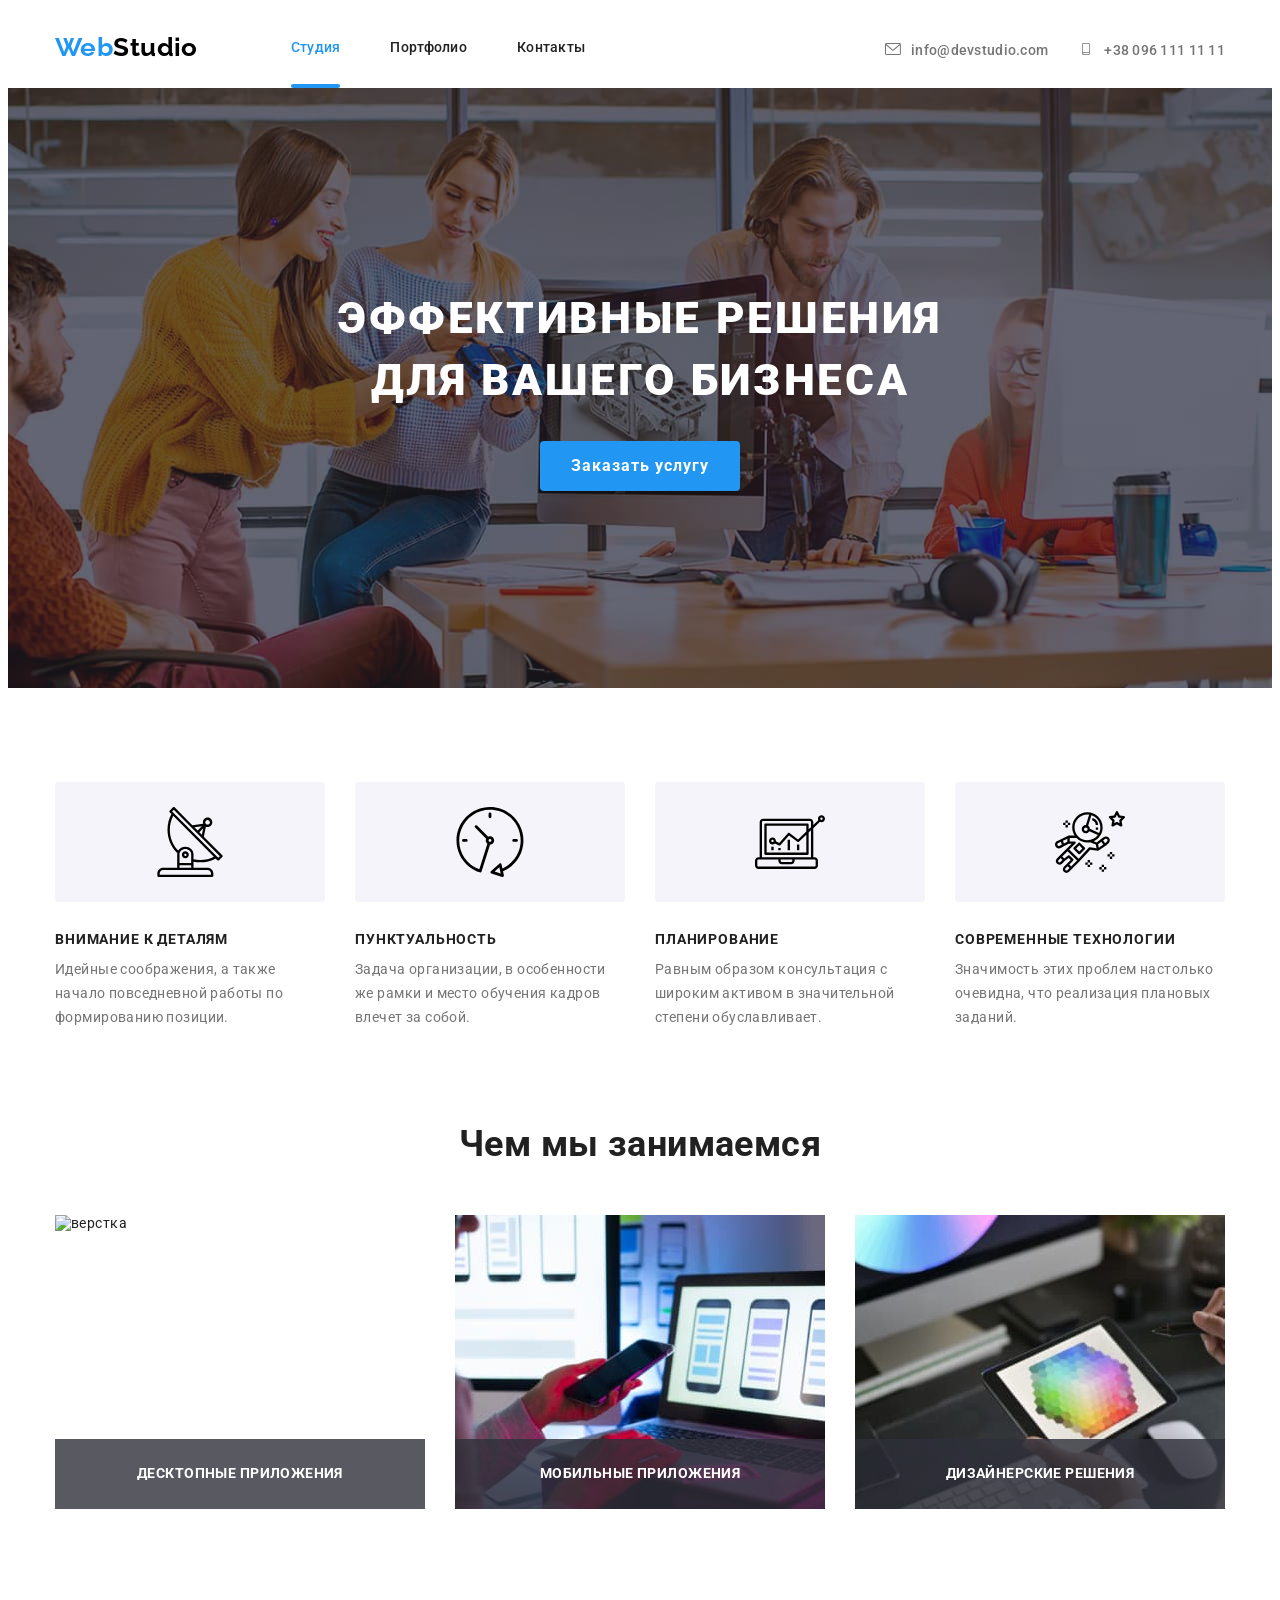
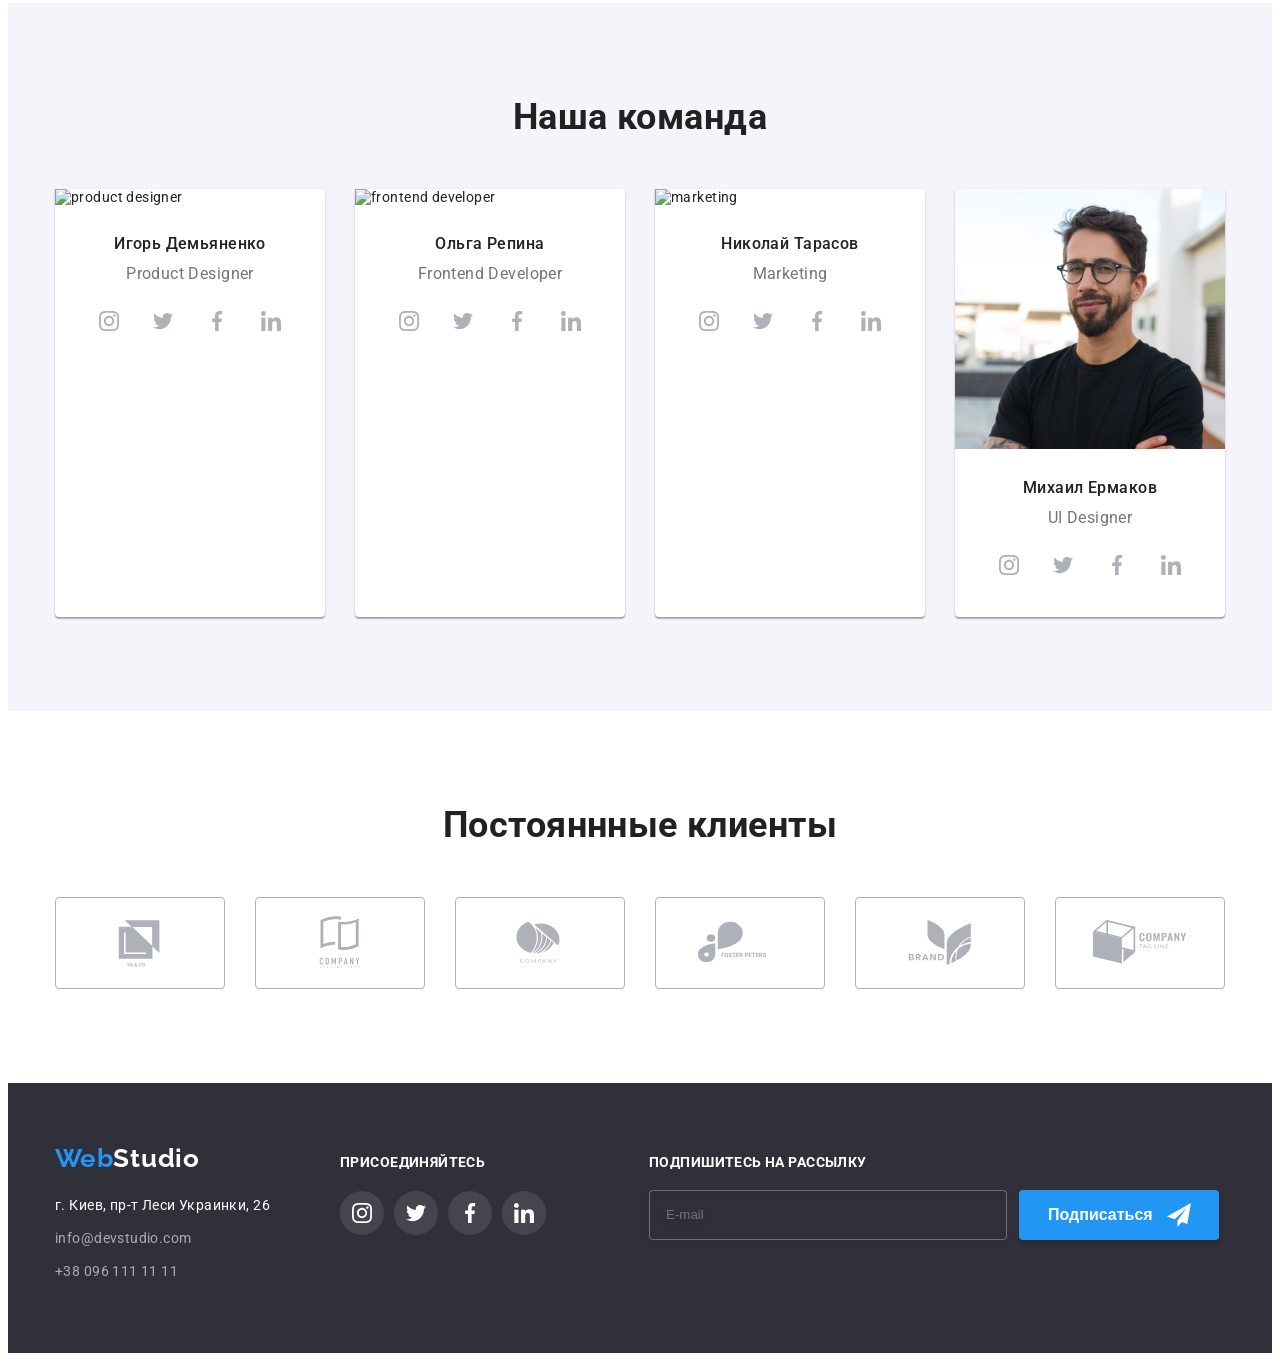
==== index.html @ c9134919 "qwert" ====
<!DOCTYPE html>
<html lang="ru">

<head>
    <meta charset="UTF-8" />
    <meta http-equiv="X-UA-Compatible" content="IE=edge" />
    <meta name="viewport" content="width=device-width, initial-scale=1.0" />
    <title>WebStudio</title>
    <!--Шрифты -->
    <link rel="preconnect" href="https://fonts.googleapis.com">
    <link rel="preconnect" href="https://fonts.gstatic.com" crossorigin>
    <link
        href="https://fonts.googleapis.com/css2?family=Raleway:wght@700&family=Roboto:wght@400;500;700;900&display=swap"
        rel="stylesheet">

    <!--normalize css  -->
    <link rel="stylesheet" href="./css/normalize.css">

    <!--Стили -->
  <!-- <link rel="stylesheet" href="./css/styles.css" />-->
    <link rel="stylesheet" href="./css/main.min.css"  />
</head>

<body>
    <header class="header">
        <div class="header__container container">

            <a href="./index.html" class="logo">
            <span class="logo-color">Web</span>Studio</a>

            <nav class="contact-links nav">
                <ul class=" nav__site">
                    <li class="nav__item"><a href="./index.html" class="nav__link  current">Студия</a></li>
                    <li class="nav__item"><a href="./portfolio.html" class=" nav__link">Портфолио</a></li>
                    <li class="nav__item"><a href="" class=" nav__link">Контакты</a></li>
                </ul>
            </nav>
            <ul class="contact">
                <li class="contact__item"><a href="mailto:info@devstudio.com" class="contact__e"><svg class="header-icon"
                            width="16" height="12">
                            <use href="./images/symbol-defs-1.svg#icon-envelope-1"></use>
                        </svg>info@devstudio.com</a></li>
                <li class="contact__item"><a href="tel:+380961111111" class="contact__tel"><svg class="header-icon" width="16"
                            height="12">
                            <use href="./images/symbol-defs-1.svg#icon-smartphone-1"></use>
                        </svg>+38 096 111 11 11</a></li>
            </ul>
        </div>
    </header>
    <main>
        <section class="hero hero__container">

            <h1 class="hero__titel">Эффективные решения
                <br>
                для вашего бизнеса
            </h1>
            <button data-modal-open type="button" class="hero__btn">Заказать услугу</button>

        </section>

        <section class="benefit">
            <h2 hidden>Наши приемущества</h2>
            <div class="container benefit__container">
                <ul class="benefit__list">
                    <li class="benefit__item">
                        <div class="icons">
                            <svg class="benefit-icon benefit__icon">
                                <use href="./images/symbol-defs-2.svg#icon-antenna1"></use>
                            </svg>
                        </div>
                        <h3 class="benefit__title">Внимание к деталям</h3>
                        <p class=" benefit__text">Идейные соображения, а также начало повседневной работы по формированию позиции.
                        </p>
                    </li>
                    <li class="benefit__item">
                        <div class="icons">
                            <svg class="benefit-icon">
                                <use href="./images/symbol-defs-2.svg#icon-clock1"></use>
                            </svg>
                        </div>
                        <h3 class="benefit__title">Пунктуальность</h3>
                        <p class="benefit__text">Задача организации, в особенности же рамки и место обучения кадров влечет за
                            собой.</p>
                    </li>
                    <li class="benefit__item">
                        <div class="icons">
                            <svg class="benefit-icon">
                                <use href="./images/symbol-defs-2.svg#icon-diagram1"></use>
                            </svg>
                        </div>
                        <h3 class="benefit__title">Планирование</h3>
                        <p class="benefit__text">Равным образом консультация с широким активом в значительной степени
                            обуславливает.</p>
                    </li>
                    <li class="benefit__item">
                        <div class="icons">
                            <svg class="benefit-icon">
                                <use href="./images/symbol-defs-2.svg#icon-astronaut1"></use>
                            </svg>
                        </div>
                        <h3 class="benefit__title">Современные технологии</h3>
                        <p class="benefit__text">Значимость этих проблем настолько очевидна, что реализация плановых заданий.</p>
                    </li>
                </ul>
            </div>
        </section>

        <section class="our-work">
            <div class="container our-work__container">
                <h2 class="section__title ">Чем мы занимаемся</h2>
                <ul class="our-work__list">
                    <li class="our-work__item ">
                        <div class="box">
                        <img src="./images/services/comp.jpg" alt="верстка" width="370">
                    </div>
                   <p class="our-work__text">Десктопные приложения</p>
                    </li>
                    
                    <li class="our-work__item">
                        <div class="box">
                        <img src="./images/services/phone.jpg" alt="дизайн" width="370">
                    </div>
                    
                        <p class="our-work__text">Мобильные приложения</p>
                    
                    </li>
                    <li class="our-work__item">
                    <div class="box">
                        <img src="./images/services/tablet.jpg" alt="оформление" width="370">
                    </div>
                        
                        <p class="our-work__text">Дизайнерские решения</p>
                    
                    </li>

                </ul>
            </div>
        </section>

        <section class="about-us">

            <h2 class="section__title">Наша команда</h2>
            <div class="container about-us__container">
                <ul class="about-us__list">
                    <li class="about-us__item">
                        <article class="about-us__card ">
                            <div class=" about-us__thumb">
                                <img src="./images/team/product_designer.jpg" alt="product designer" width="270">
                            </div>
                            <div class="position worker-container">
                                <h3 class="name worker-container__name">Игорь Демьяненко</h3>
                                <p class="text worker-container__text">Product Designer</p>
                                <ul class="list workers-soc__list">
                                    <li class="workers-soc__item">
                                        <a href="" class=" link workers-soc__link">
                                            <svg class="workers-soc__icon" width="20" height="20">
                                                <use href="./images/symbol-defs.svg#icon-instagram-2"></use>
                                            </svg>
                                        </a>
                                    </li>
                                    <li class="workers-soc__item"><a href="" class=" link workers-soc__link">
                                            <svg class="workers-soc__icon" width="20" height="20">
                                                <use href="./images/symbol-defs.svg#icon-twitter-1"></use>
                                            </svg>
                                        </a>
                                    </li>
                                    <li class=" workers-soc__item"><a href="" class="link workers-soc__link">
                                            <svg class="workers-soc__icon" width="20" height="20">
                                                <use href="./images/symbol-defs.svg#icon-facebook-1"></use>
                                            </svg>
                                        </a>
                                    </li>
                                    <li class=" workers-soc__item"><a href="" class=" link workers-soc__link">
                                            <svg class="workers-soc__icon" width="20" height="20">
                                                <use href="./images/symbol-defs.svg#icon-linkedin-1"></use>
                                            </svg>
                                        </a>
                                    </li>
                                </ul>
                            </div>
                        </article>
                    </li>

                    <li class="about-us__item">
                        <article class="about-us__card">
                            <div class="about-us__thumb">
                                <img src="./images/team/frontend_developer.jpg" alt="frontend developer" width="270">
                            </div>
                            <div class="position worker-container">
                                <h3 class="name worker-container__name">Ольга Репина</h3>
                                <p class="text worker-container__text">Frontend Developer</p>
                                <ul class="workers-soc__list list">
                                    <li class="workers-soc__item">
                                        <a href="" class="link workers-soc__link">
                                            <svg class="workers-soc__icon" width="20" height="20">
                                                <use href="./images/symbol-defs.svg#icon-instagram-2"></use>
                                            </svg>
                                        </a>
                                    </li>
                                    <li class="workers-soc__item"><a href="" class="workers-soc__link link">
                                            <svg class="workers-soc__icon" width="20" height="20">
                                                <use href="./images/symbol-defs.svg#icon-twitter-1"></use>
                                            </svg>
                                        </a>
                                    </li>
                                    <li class="workers-soc__item"><a href="" class="workers-soc__link link">
                                            <svg class="workers-soc__icon" width="20" height="20">
                                                <use href="./images/symbol-defs.svg#icon-facebook-1"></use>
                                            </svg>
                                        </a>
                                    </li>
                                    <li class="workers-soc__item"><a href="" class="workers-soc__link link">
                                            <svg class="workers-soc__icon" width="20" height="20">
                                                <use href="./images/symbol-defs.svg#icon-linkedin-1"></use>
                                            </svg>
                                        </a>
                                    </li>
                                </ul>
                            </div>
                        </article>
                    </li>

                    <li class="about-us__item">
                        <article class="about-us__card">
                            <div class="about-us__thumb">
                                <img src="./images/team/marketing.jpg" alt="marketing" width="270">
                            </div>
                            <div class="position worker-container">
                                <h3 class="name worker-container__name">Николай Тарасов</h3>
                                <p class="text worker-container__text">Marketing</p>
                                <ul class="list workers-soc__list">
                                    <li class="workers-soc__item">
                                        <a href="" class="link workers-soc__link">
                                            <svg class="workers-soc__icon" width="20" height="20">
                                                <use href="./images/symbol-defs.svg#icon-instagram-2"></use>
                                            </svg>
                                        </a>
                                    </li>
                                    <li class="workers-soc__item"><a href="" class="link workers-soc__link">
                                            <svg class="workers-soc__icon" width="20" height="20">
                                                <use href="./images/symbol-defs.svg#icon-twitter-1"></use>
                                            </svg>
                                        </a>
                                    </li>
                                    <li class="workers-soc__item"><a href="" class="link workers-soc__link">
                                            <svg class="workers-soc__icon" width="20" height="20">
                                                <use href="./images/symbol-defs.svg#icon-facebook-1"></use>
                                            </svg>
                                        </a>
                                    </li>
                                    <li class="workers-soc__item"><a href="" class="link workers-soc__link">
                                            <svg class="workers-soc__icon" width="20" height="20">
                                                <use href="./images/symbol-defs.svg#icon-linkedin-1"></use>
                                            </svg>
                                        </a>
                                    </li>
                                </ul>
                            </div>
                        </article>
                    </li>

                    <li class="about-us__item">
                        <article class="about-us__card">
                            <div class="about-us__thumb">
                                <img src="./images/team/ui_designer.jpg" alt="ui_designer" width="270">
                            </div>
                            <div class="position worker-container">
                                <h3 class="name worker-container__name">Михаил Ермаков</h3>
                                <p class="text worker-container__text">UI Designer</p>
                                <ul class="list workers-soc__list">
                                    <li class="workers-soc__item">
                                        <a href="" class="link workers-soc__link">
                                            <svg class="workers-soc__icon" width="20" height="20">
                                                <use href="./images/symbol-defs.svg#icon-instagram-2"></use>
                                            </svg>
                                        </a>
                                    </li>
                                    <li class="workers-soc__item"><a href="" class="link workers-soc__link">
                                            <svg class="workers-soc__icon" width="20" height="20">
                                                <use href="./images/symbol-defs.svg#icon-twitter-1"></use>
                                            </svg>
                                        </a>
                                    </li>
                                    <li class="workers-soc__item"><a href="" class="link workers-soc__link">
                                            <svg class="workers-soc__icon" width="20" height="20">
                                                <use href="./images/symbol-defs.svg#icon-facebook-1"></use>
                                            </svg>
                                        </a>
                                    </li>
                                    <li class="workers-soc__item"><a href="" class="link workers-soc__link">
                                            <svg class="workers-soc__icon" width="20" height="20">
                                                <use href="./images/symbol-defs.svg#icon-linkedin-1"></use>
                                            </svg>
                                        </a>
                                    </li>
                                </ul>
                            </div>
                        </article>

                    </li>

                </ul>
            </div>
        </section>
        <section class="section clients">
            <div class="container clients__container">
                <h2 class="clients__title">Постояннные клиенты</h2>
                <ul class="clients__list">
                    <li class="clients__item">
                        <a class="clients__link" href="">
                            <svg class="clients-icon" width="106" height="60">
                                <use href="./images/symbol-defs-2.svg#icon-Logo1"></use>
                            </svg>
                        </a>
                    </li>
                    <li class=" clients__item">
                        <a class="clients__link" href="">
                            <svg class="clients-icon" width="106" height="60">
                                <use href="./images/symbol-defs-2.svg#icon-Logo2"></use>
                            </svg>
                        </a>
                    </li>
                    <li class=" clients__item">
                        <a class="clients__link" href="">
                            <svg class="clients-icon" width="106" height="60">
                                <use href="./images/symbol-defs-2.svg#icon-Logo3"></use>
                            </svg>
                        </a>
                    </li>
                    <li class="clients__item">
                        <a class="clients__link" href="">
                            <svg class="clients-icon" width="106" height="60">
                                <use href="./images/symbol-defs-2.svg#icon-Logo4"></use>
                            </svg>
                        </a>
                    </li>
                    <li class=" clients__item">
                        <a class="clients__link" href="">
                            <svg class="clients-icon" width="106" height="60">
                                <use href="./images/symbol-defs-4.svg#icon-Logo5"></use>
                            </svg>
                        </a>
                    </li>
                    <li class="clients__item">
                        <a class="clients__link" href="">
                            <svg class="clients-icon" width="106" height="60">
                                <use href="./images/symbol-defs-2.svg#icon-Logo6"></use>
                            </svg>
                        </a>
                    </li>
                </ul>
            </div>
        </section>
<div class="backdrop is-hidden" data-modal>
            <div class="modal">
        <botton type="botton" class="modal-bnt_close" data-modal-close>
                    <svg class="modal-close modal-bnt_img" width="18" height="18">
                    <use href="./images/symbol-defs-5.svg#icon-close-black-18dp-2-1-2-1"></use>
                </svg>
            
        </botton>

        <p class="modal_title">Оставьте свои данные, мы вам перезвоним</p>

        <form>
        <div class="modal_field">
            <label class="modal_label" for="user-name">Имя</label>
            <div class="input-wrap">
            <input
            type="text"
            class="modal-input input-wrap"
            name="user-name"
            id="user-name"
            />
            <svg class="modal-icon" width="18" height="18">
                <use href="./images/symbol-defs6.svg#icon-person-black-18dp-1-1"></use>
            </svg>
        </div>
        </div>
        <div class=" modal_field">
            <label for="user-tel" class="modal_label">Телефон</label>
            <div class="input-wrap">
            <input
            type="tel"
            class="modal-input"
            name="user-tel"
            id="user-tel"
            />
            <svg class="modal-icon" width="18" height="18">
                <use href="./images/symbol-defs6.svg#icon-phone-black-18dp-1-1"></use>
            </svg>
        </div>
        </div>
        <div class=" modal_field">
            <label for="user-email" class="modal_label">Почта</label>
            <div class="input-wrap">
            <input
                type="email"
                class="modal-input"
                name="user-email"
                id="user-email"
            />
            <svg class="modal-icon" width="18" height="18">
                <use href="./images/symbol-defs6.svg#icon-Vector-1-1"></use>
            </svg>
            </div>
        </div>
        <div class=" modal_field">
            <label for="user-text" class="modal_label">Комментарий</label>
            <textarea
            name="user-text"
            id="user-text"
            class="modal-text"
            placeholder="Введите текст"
            ></textarea>
        </div>

        <div class="covenant">
            <input class="checkbox-policy visually-hidden"
             type="checkbox" 
             name="covenant"
              id="covenant">
            <label for="covenant" class="covenant-title">
Соглашаюсь с рассылкой и принимаю
            
            </label><a class="covenant-link" href="">Условия договора</a>
        </div>

            <button type="submit" class="modal-bnt-send">Отправить</button>
        </form>
        </div>
        </div>
        
        </div>

        <script src="./js/modal.js">
                    </script>
</body>

<footer>
    <section class="footer__section">
    <div class="container footer">
    <div class="logo-adress">
        <a href="./index.html" class="logo"><span class="logo-color">Web</span><span class="bottom-logo-color">Studio</span></a>
        <address>
        <ul class="contact-link__list">
        <li class="item">
        <a href="https://g.page/stamp-capital?share" 
                            class="addres-link"
                            target="_blank" rel="noopener nofollow noreferrer">г. Киев, пр-т Леси Украинки, 26
                        </a>
        </li>

        <li class="item"><a href="mailto:info@devstudio.com" class="e-link">info@devstudio.com</a></li>
                        <li class="item"><a href="tel:+380961111111" class="ph-link">+38 096 111 11 11</a></li>
                    </ul>
        </address>
    </div>

    <div class="footer-soc">
        <p class="footer-soc__titel">Присоединяйтесь</p>
        <ul class="footer-soc__list">
        <li class="footer-soc__item">
        <a class="footer-soc__link" href="">
        <svg class="footer-soc__icon" width="20" height="20">
        <use href="./images/symbol-defs.svg#icon-instagram-2"></use>
        </svg>
        </a>
        </li>

        <li class=" footer-soc__item">
        <a class=" footer-soc__link" href="">
        <svg class=" footer-soc__icon" width="20" height="20">
        <use href="./images/symbol-defs.svg#icon-twitter-1"></use>
        </svg>
        </a>
        </li>
        
        <li class=" footer-soc__item">
        <a class=" footer-soc__link" href="">
        <svg class=" footer-soc__icon" width="20" height="20">
        <use href="./images/symbol-defs.svg#icon-facebook-1"></use>
        </svg>
        </a>
        </li>
        
        <li class="footer-soc__item">
        <a class="footer-soc__link" href="">
        <svg class="footer-soc__icon" width="20" height="20">
        <use href="./images/symbol-defs.svg#icon-linkedin-1"></use>
        </svg>
        </a>
        </li>
        </ul>

    </div>
<div class="footer-form">
        <p class="footer-form__title">Подпишитесь на рассылку</p>
        <form class="footer-form__mail">
            <input type="email" class="footer-form__input" name="footer-mail" placeholder="E-mail" id="footer-mail">
            <button class="footer-form__btn" type="submit">
            Подписаться<svg class="icon-send" width="24" height="24">
                <use href="./images/symbol-defs8.svg#icon-icon-send-1"></use>
            </svg>
            </button>
        </form>
        </div>  
    </div>
    </section>
</footer>


</html>
---- css/styles.css ----
/**,
*::before,
*::after {
    box-sizing: border-box
}*/

/* Переменные */
/*
:root {
    --text-color: #757575;
    --bnt-color-hover: #F5F4FA;
    --btn-color-hb: #2196F3;
    --btn-color-text: #212121;
    --default-white: #ffffff;
    --font-size: 14px;
    --bg-color: #2F303A;
    --set-gap: 30px;
    --card-shadow: 0px 1px 3px rgba(0, 0, 0, 0.12),
        0px 1px 1px rgba(0, 0, 0, 0.14),
        0px 2px 1px rgba(0, 0, 0, 0.2);
    --timing-duration: 250ms;
    --timing-function: cubic-bezier(0.4, 0, 0.2, 1);
}*/

/*Основные: цвет и текст */
/*body {
    font-family: 'Roboto', sans-serif;
    color: var(--btn-color-text);
    font-size: 14px;
    letter-spacing: 0.03em;
}
*/
/*
.container {
    width: 1200px;
    margin-left: auto;
    margin-right: auto;
    padding-left: 15px;
    padding-right: 15px;
    
}*/

/*Утилиты*/
/*
img {
    display: block;
    width: 100%;
    height: auto;
}
.contact__e,
.contact__tel {
    text-decoration: none;
    font-style: normal;
}

.visually-hidden {
    position: absolute;
    white-space: nowrap;
    width: 1px;
    height: 1px;
    overflow: hidden;
    border: 0;
    padding: 0;
    clip: rect(0 0 0 0);
    clip-path: inset(50%);
    margin: -1px;
}

.e-link {
    text-decoration: none;
    font-style: normal;
}

.ph-link {
    text-decoration: none;
    font-style: normal;
}

ul {
    padding: 0;
    margin: 0;
    list-style: none;
}

li {
    list-style-type: none;
}

p,
h1,
h2,
h3,
h4,
h5,
h6 {
    margin: 0;
}

ul,
ol,
li {
    margin: 0;
    padding: 0;
}
*/

/*Header*/
/*
.header__container {
    display: flex;
    align-items: center;
}

.logo-color {
    color: var(--btn-color-hb);
    text-decoration: none;
    font-family: Raleway;
    font-weight: 700;
    font-size: 26px;
    line-height: 1.2;
}

.logo {
    text-decoration: none;
    font-family: Raleway;
    font-weight: 700;
    font-size: 26px;
    line-height: 1.2;
    color: #000000;
}

.header-icon {

    align-items: center;
    vertical-align: middle;
    margin-right: 10px;
    fill: currentColor;
}

/*Header-Навигация */
/*
.nav__site {
    display: flex;
    justify-content: center;


    font-style: normal;
    font-weight: 500;
    font-size: var(--font-size);
    line-height: 1.14;
}


.nav__site:hover,
.nav__site:focus {
    color: var(--btn-color-hb);
}



.contact {
    padding: 0;
    margin: 0;
    display: flex;

}

.nav__site:first-child {
    margin-left: 93px;
}

.nav__site .nav__item {
    margin-right: 50px;
}

.contact .contact__item:last-child {
    margin-right: 0;
}

.nav__site .current {
    color: var(--btn-color-hb);
}


.current::after {
    content: '';
    position: absolute;
    left: 0;
    bottom: 0;
    display: flex;
    width: 100%;
    height: 4px;
    background-color: #2196F3;
    border-radius: 2px;

}



/*Header-Контактные линки */
/*
.contact {
    margin-left: auto;

    font-style: normal;
    font-weight: 400;
    line-height: 1.14;
    color: var(--text-color);
    padding-top: 5px;
}

.contact__e {
    margin-right: 30px;
}

.contact__e,
.contact__tel {
    display: flex;
    font-style: normal;
    font-weight: 500;
    font-size: var(--font-size);
    line-height: 1.14;
    letter-spacing: 0.02em;

    color: var(--text-color);

transition: color var(--timing-duration) var(--timing-function);
}

.contact .contact__e:hover,
.contact .contact__e:focus,
.contact .contact__tel:hover,
.contact .contact__tel:focus {
    color: var(--btn-color-hb);
}

.nav {
    /*display: block;*/
    /*align-items: baseline;

}*/

/*Ссылки в шапке*/
/*
.nav__link {
    display: flex;
    position: relative;

    padding-top: 32px;
    padding-bottom: 32px;

    text-decoration: none;
    font-weight: 500;
    line-height: 1.14;
    letter-spacing: 0.02em;
    color: var(--btn-color-text);

    transition: color var(--timing-duration) var(--timing-function);

}

.nav__link:hover,
.nav__link:focus {
    color: var(--btn-color-hb);
}

*/
/* Кнопки-Главная */
/*button {
    cursor: pointer;
    border: none;
}*/
/*
.hero {
    padding-bottom: 200px;
    background-color: var(--bg-color);
}

.hero__container {
    max-width: 1600px;
    height: 600px;
    margin: 0 auto;
    padding-top: 200px;
    padding-bottom: 200px;
    background-image: linear-gradient(rgba(47, 48, 58, 0.4), rgba(47, 48, 58, 0.4)), url(../images/background-img/hero.jpg);
    background-repeat: no-repeat;
    background-position: center;


}

.hero__titel {
    width: 696px;
    margin-left: auto;
    margin-right: auto;
    margin-bottom: 30px;
    color: #FFFFFF;
    font-weight: 900;
    font-size: 44px;
    line-height: 1.4;
    letter-spacing: 0.06em;
    text-align: center;
    text-transform: uppercase
}

.hero__btn {
    width: 200px;
    height: 50px;
    display: block;
    margin: 0 auto;


    background: var(--btn-color-hb);
    box-shadow: 0px 4px 4px rgba(0, 0, 0, 0.15);
    border-radius: 4px;


    font-family: 'Roboto';
    font-style: normal;
    font-weight: 700;
    font-size: 16px;
    line-height: 1.87;
    letter-spacing: 0.06em;
    color: #FFFFFF;
}
*/


/*Страница "Главная"*/
/*.benefit {
    padding-top: 94px;
    padding-bottom: 94px;
}

.benefit__list{
    display: flex;
    flex-wrap: wrap;
    justify-content: center;
    margin: 0px;
    padding: 0px;
    margin-left: -30px;

}

.benefit__title{
    font-style: normal;
    font-weight: 700;
    font-size: var(--font-size);
    line-height: 1.14;
    letter-spacing: 0.06em;
    text-transform: uppercase;
}

.benefit__text {
    font-style: normal;
    font-weight: 400;
    line-height: 1.71;
    color: var(--text-color);
    padding-top: 10px;

}

.benefit__item {
    display: flex;
    flex-wrap: wrap;
    width: 270px;
    flex-basis: calc(100% / 4 -30px);
    margin-left: 30px;
}

.benefit__item:last-child {
    margin-right: 0;
}

.benefit-icon {
    width: 70px;
    height: 70px;
}

.icons {
    margin-bottom: 30px;
    width: 270px;
    height: 120px;
    justify-content: center;
    display: inline-flex;
    align-items: center;
    background: #F5F4FA;
    border-radius: 4px;
}
*/

/*Чем мы занимаемся*/
/*
.our-work__container {
    padding-bottom: 94px;
}

.our-work__container>.our-work__list {
    display: flex;

}

.our-work__list .our-work__item+.our-work__item {
    flex-basis: calc(100% / 3 -30px);
}

.our-work__item:not(:last-child) {
    margin-right: 30px;
}

.our-work__item {
    position: relative;
}

.work-card-text {

    padding-top: 27px;
    padding-bottom: 27px;
    width: 370px;
    height: 70px;
    left: 615px;
    top: 1435px;
    background-color: rgba(47, 48, 58, 0.8);
    background-image: linear-gradient(rgba(47, 48, 58, 0.4), rgba(47, 48, 58, 0.4));
    
}

.our-work__text  {
        position: absolute;
        bottom: 0;
        right: 0;
        left: 0;
        display: flex;
        align-items: center;
        justify-content: center;
        height: 70px;
        text-transform: uppercase;
        line-height: 1.14;
        font-weight: 700;
        color: #ffffff;
        background: rgba(47, 48, 58, 0.8);
    }
*/
/*Команда*/
/*
.about-us {
    display: block;
    margin: 0 auto;
    padding-top: 94px;
    padding-bottom: 94px;
    background: #F5F4FA;
}

.section__title {
    text-align: center;
    font-style: normal;
    font-weight: 700;
    font-size: 36px;
    line-height: 1.16;
    color: var(--btn-color-text);
    margin-bottom: 50px;
}

.about-us__list {
    display: flex;
}

.w-card {
    width: 270px;
    height: 428px;
    left: 215px;
    top: 1635px;

    margin-right: 30px;

    background-color: #FFFFFF;

    box-shadow: 0px 1px 3px rgba(0, 0, 0, 0.12), 0px 1px 1px rgba(0, 0, 0, 0.14), 0px 2px 1px rgba(0, 0, 0, 0.2);
    border-radius: 0px 0px 4px 4px;
}


.name-position {
    padding-top: 30px;
    padding-bottom: 30px;
  
}

.name-position .name {
    margin-bottom: 10px;
}

.about-us .name {
    font-weight: 500;
    font-size: 16px;
    line-height: 1.18;
    text-align: center;
}

.about-us .text {
    display: block;
    margin-bottom: 16px;
    font-weight: 400;
    font-size: 16px;
    line-height: 1.19;
    text-align: center;
    color: var(--text-color);
}

.our-work__item:last-child {
    margin-right: 0;
}


.workers-soc-list {
    display: flex;
    justify-content: center;
   

}

.workers-soc-item {
    width: 44px;
    height: 44px;
    margin-right: 10px;
}

.workers-soc-item:last-child {
    margin-right: 0;
}

.workers-soc-link {
    width: 100%;
    height: 100%;
    background-color: var(--default-white);
    border-radius: 50%;
    display: flex;
    align-items: center;
    justify-content: center;
    fill: #AFB1B8;
transition: background-color var(--timing-duration) var(--timing-function);

}

.workers-soc-link:hover,
.workers-soc-link:focus {
    background-color: var(--btn-color-hb);
}

.workers-soc-link:hover .workers-soc-icon,
.workers-soc-link:focus .workers-soc-icon {
    fill: var(--default-white);
}*/
 /*Клиенты*/
/*
.clients {
    padding-top: 94px;
    padding-bottom: 94px;
}

.clients__container {
    width: 1200px;
    margin: 0 auto;
    padding-left: 15px;
    padding-right: 15px;
}

.clients__title {
    font-weight: 700;
    font-size: 36px;
    line-height: 1.16;
    text-align: center;
    margin-bottom: 50px;
    color: var(--btn-color-text);
}


.clients__list {
    display: flex;
}

.clients__item {
    margin-right: 30px;
    color: #AFB1B8;
    transition: color var(--timing-duration) var(--timing-function)
}

.clients__item:hover,
.clients__item:focus {
    color: var(--btn-color-hb);
}

.clients__link {
    display: inline-flex;
    align-items: center;
    justify-content: center;
    width: 170px;
    height: 92px;
    border-radius: 4px;
    border: 1px solid #AFB1B8;
    color: #AFB1B8;
    fill: currentColor;
    transition: color var(--timing-duration) var(--timing-function), 
    border-color var(--timing-duration) var(--timing-function);
}

.clients__link:hover,
.clients__link:focus {
    border-color: var(--btn-color-hb);
}

.clients__link:hover ,
.clients__link:focus  {
    color: var(--btn-color-hb);
}*/


/*Страница "Портфолио"*/
/*
.set {
    border-top: 1px solid #ECECEC;
    padding-top: 94px;
    padding-bottom: 94px;
}*/

/* Кнопки-Портфолио */
/*
.card-nav-list {
    display: flex;
    justify-content: center;
    margin-bottom: 50px;

}

.card-nav-list .item {
    margin-left: 8px;
}

.card-nav-list .site-nav-btn {

    font-family: inherit;
    font-weight: 500;
    line-height: 1.14;
    letter-spacing: 0.03em;
    color: var(--btn-color-text);
    background-color: #F5F4FA;
}

.site-bnt {
    display: block;

    border-radius: 4px;

    font-family: 'Roboto';
    font-weight: 500;
    font-size: 16px;
    line-height: 1.62;
    letter-spacing: 0.03em;
    color: var(--btn-color-text);
    background-color: var(--bnt-color-hover);

    padding: 6px 22px;

transition: color var(--timing-duration) var(--timing-function),
background-color var(--timing-duration) var(--timing-function),
box-shadow var(--timing-duration) var(--timing-function);

}

.site-bnt:hover,
.site-bnt:focus {
    color: var(--bnt-color-hover);
    background-color: var(--btn-color-hb);
    box-shadow: 0px 3px 1px rgba(0, 0, 0, 0.1), 0px 1px 2px rgba(0, 0, 0, 0.08), 0px 2px 2px rgba(0, 0, 0, 0.12);
    border-radius: 4px;
}*/

/*Карточки*/

/*
.set-list {
    display: flex;
    flex-wrap: wrap;
    margin-bottom: -30px;
}

.set-list>.item {
    flex-basis: calc(100% / 3 - 30px);
    margin-right: 30px;
    margin-bottom: 30px;
    
}


/*
.set-list .item:nth-child(3n) {
    margin-right: 0px;
    padding-right: 0px;
}

.set-list .title {
    font-weight: 700;
    font-size: 18px;
    line-height: 2;
    letter-spacing: 0.06em;
    align-items: center;

}
/*
.set-list .text {
    font-style: normal;
    font-size: 16px;
    line-height: 2.25;
    color: var(--text-color);
}
*/
/* CARD */
/*
.card {
    width: 370px;
    height: 404px;
    overflow: hidden;
    background-color: #FFFFFF;
    border: 1px solid #EEEEEE;
    cursor: pointer;
    transition: box-shadow var(--timing-duration) var(--timing-function),
    border-radius var(--timing-duration) var(--timing-function);
}

.card-content {
    padding: 20px 24px;

}

.card:hover,
.card:focus {
    box-shadow: var(--card-shadow);
    border-radius: 0px 0px 4px 4px;
}

.card-thumb {
    position: relative;
    overflow: hidden;
}

.card-top-text{
        font-weight: 400;
        font-size: 18px;
        line-height: 1.55;
        letter-spacing: 0.03em;
        
        color: #FFFFFF;

        position: absolute;
        display: inline-block;
        width: 100%;
        height: 100%;
        left: 0;
        top: 0;
        background-color: rgba(33, 150, 243, 0.9);
        padding: 63px 24px;
    

        transform: translateY(100%);
        transition: transform 250ms var(--timing-function) ;

}
.set-list .item:hover .card-top-text {
    transform: translateY(0%)
}
*/
/*Модальное окно*/
/*
.backdrop {
    position: fixed;
    top: 0;
    left: 0;
    width: 100%;
    height: 100%;
    
    background: rgba(0, 0, 0, 0.2);
    opacity: 1;

    transform:  opacity var(--timing-duration) var(--timing-function), 
    visibility var(--timing-duration) var(--timing-function);  
}

.backdrop.is-hidden {
    opacity:0; 
    visibility: hidden; 
    pointer-events: none;
}

.modal {
    padding: 40px;
    position: absolute;
    top: 50%;
    left: 50%;
    width: 528px;
    height: 581px;
    background-color: #fff;
    box-shadow: 0px 1px 3px rgb(0 0 0 / 12%), 0px 1px 1px rgb(0 0 0 / 14%),
    0px 2px 1px rgb(0 0 0 / 20%);
    border-radius: 4px;
    
    transform: translate(-50%, -50% );
    transition: transform 250ms cubic-bezier(0.4, 0, 0.2, 1),
    opacity 250ms cubic-bezier(0.4, 0, 0.2, 1);
}

.backdrop.is-hidden .modal {
    transform: translate(-50%, -50%) scale(0.75);
    opacity: 0;
  }


.modal-bnt-close {
    display: flex;
    position: absolute;
    top: 8px;
    right: 8px;
    width: 30px;
    height: 30px;
    border-radius: 50%;
    border: 1px solid rgba(0, 0, 0, 0.1);
    background-color: var(--secondary-background-color);
    cursor: pointer;
    align-items: center;
    justify-content: center;
    transition: fill 250ms cubic-bezier(0.4, 0, 0.2, 1);
}

.modal-bnt-close:hover,
.modal-bnt-close:focus {
    fill: var(--btn-color-hb);
}

.modal-title {
    text-align: center;
    font-size: 18px;
    font-weight: 600;
    margin-bottom: 15px;
    font-weight: 700;
    font-size: 20px;
    line-height: 1.15;
    letter-spacing: 0.03em;
    color: #212121;
    }
*/
    /*Форма*/
/*
    .modal-field {
    margin-bottom: 10px;
    }  

    .input-wrap {
    position: relative;
    }

    .modal-icon {
    position: absolute;
    left: 7px;
    top: 50%;
    transform: translateY(-50%);
    }

    .modal-input {
    width: 100%;
    height: 45px;
    border: 1px solid rgba(33, 33, 33, 0.2);
    border-radius: 4px;
    fill: currentColor;
    padding-left: 30px;
    outline: none;
    transition: border-color 250ms var(--timing-function), 
    fill 250ms var(--timing-function) ;
    }

    .modal-input:focus,
    .modal-input:hover {
    border-color: #2196F3;
    }


    .modal-input:focus + .modal-icon,
    .modal-input:hover + .modal-icon
    {
    fill: #2196F3;
    }

    .modal-label {
    position: relative;
    display: block;
    font-size: 12px;
    line-height: 1.17;
    letter-spacing: 0.01em;
    margin-bottom: 4px;
    color: #757575;
    }

    textarea {
        resize: none;
        } 
    
.modal-text {
    padding: 12px 16px;
    width: 100%;
    height: 120px;

    border: 1px solid rgba(33, 33, 33, 0.2);
    border-radius: 4px;
    resize: none;
    outline: none;
    transition: border 250ms var(--transition-cubic);
}

.modal-text:focus,
.modal-text:hover {
    border: 1px solid #2196F3;
}
*/
/*Чекбокс*/
/*
.covenant{
    display: flex;
    align-items: center;
    margin-bottom: 30px; ;
    
}

.covenant-title  {
    padding-left: 8px;
    font-weight: 400;
    font-size: 14px;
    line-height: 1.71;
    letter-spacing: 0.03em;
    color: #757575;

    display: flex;
    align-items: center;
    }

.covenant-title::before {
    content: "";
    width: 16px;
    height: 15px;
    border: 2px solid  #212121;
    border-radius: 3px;
    margin-right: 8px;
} 

.checkbox-policy:checked +.covenant-title::before {
    background-color: #2196F3;
    background-image: url(../images/icon/checkbox.svg);
    border: none;
    background-repeat: no-repeat;
    background-position: center;

}
.checkbox-policy:focus +.covenant-title::before {
    border-color: #2196F3;
}

.checkbox-policy:focus:not(:checked) +.covenant-title::before {
    border-color: #2196F3;
  }

  .checkbox-policy:disabled +.covenant-title::before {
    border-color: #2196F3;
  }

.covenant-link {
    display: block;
    padding-left: 4px;
    font-weight: 400;
    font-size: 14px;
    line-height: 1.71;
    letter-spacing: 0.03em;
    color: #2196F3;
}

    .modal-bnt-send {
    
        width: 200px;
        height: 50px;
        display: block;
        margin: 0 auto;
    
        background: var(--btn-color-hb);
        box-shadow: 0px 4px 4px rgba(0, 0, 0, 0.15);
        border-radius: 4px;
    
        font-family: 'Roboto';
        font-style: normal;
        font-weight: 700;
        font-size: 16px;
        line-height: 1.87;
        letter-spacing: 0.06em;
        color: #FFFFFF;
        transition: background var(--timing-duration) var(--timing-function);
    }
    

    .modal-bnt-send:hover,
    .modal-bnt-send:focus {
        background: #188CE8;
    }

*/
/*Подвал*/
/*
.logo-adress {
    margin-right: 70px;
}

.footer>.container {
    display: flex;
    align-items: baseline;
}

.footer_section {
    margin: 0 auto;
    background: var(--bg-color);
    padding-top: 60px;
    padding-bottom: 60px;

}

.footer_section .footer {
    display: flex;
    align-items: baseline;
}


.contact-link-list .item:first-child {
    margin-top: 20px;
}

.bottom-logo-color {
    color: #ffffff;
    text-decoration: none;
    font-weight: 700;
    font-size: 26px;
    line-height: 1.2;
    letter-spacing: 0.03em;
}

.contact-link-list .item {
    margin-bottom: 9px;
}

.e-link,
.ph-link {
    font-style: normal;
    font-weight: 400;
    line-height: 1.71;
    letter-spacing: 0.03em;
    color: rgba(255, 255, 255, 0.6);

    display: block;
transition: color var(--timing-duration) var(--timing-function);

}

.contact-link-list .e-link:hover,
.contact-link-list .e-link:focus,
.contact-link-list .addres-link:hover,
.contact-link-list .addres-link:focus,
.contact-link-list .ph-link:hover,
.contact-link-list .ph-link:focus {
    color: var(--btn-color-hb);
}

.addres-link {
    text-decoration: none;

    font-style: normal;
    font-weight: 400;
    line-height: 1.71;
    letter-spacing: 0.03em;
    color: #ffffff;
    transition: color var(--timing-duration) var(--timing-function);
}

.title-soc {
    margin-bottom: 20px;
    font-weight: 700;
    font-size: 14px;
    line-height: 1.14;
    text-transform: uppercase;
    color: #FFFFFF;
}

.footer-soc {
margin-right: 93px;
}


.footer-soc-list {
    display: flex;
    margin-bottom: 30px;
}

.footer-soc-item {
    width: 44px;
    height: 44px;
    margin-right: 10px;
}

.footer-soc-icon {
    fill: #FFFFFF;
}

.footer-soc-link {
    width: 100%;
    height: 100%;
    background-color: rgba(255, 255, 255, 0.1);
    
    border-radius: 50%;
    display: flex;
    align-items: center;
    justify-content: center;
    fill: #ffffff;

    transition: background-color var(--timing-duration) var(--timing-function);
    
}

.footer-soc-link:hover,
.footer-soc-link:focus {
    background-color: var(--btn-color-hb);
}

.footer-soc-link:hover .footer-soc-icon,
.footer-soc-link:focus .footer-soc-icon {
    fill: var(--default-white);
}

.footer-form {
  margin-right: auto;
}

.footer-title {
  font-family: 'Roboto';
  font-style: normal;
  font-weight: 700;
  font-size: 14px;
  line-height: calc(16 / 14);
  letter-spacing: 0.03em;
  text-transform: uppercase;
  margin-bottom: 20px;
  color: #FFFFFF;
}

.footer-mail-form {
    display: flex;
    border: none;
}


.footer-input {
    width: 358px;
    height: 50px;

    background-color: transparent;
    border: 1px solid rgba(255, 255, 255, 0.3);
    filter: drop-shadow(0px 4px 4px rgba(0, 0, 0, 0.15));
    border-radius: 4px;
    outline: none;
    color: rgba(255, 255, 255, 0.6);

    padding-left: 16px;
    margin-right: 12px;

    transition: border var(--timing-duration) var(--timing-function);
}


.footer-input:focus,
.footer-input:hover {
    border-color: var(--btn-color-hb);
    }

.footer-btn {
    position: relative;
    display: flex;
    align-items: center;
    width: 200px;
    height: 50px;
    background-color: var(--btn-color-hb);
    box-shadow: 0px 4px 4px rgba(0, 0, 0, 0.15);
    border-radius: 4px;
    border-color: transparent;
    font-weight: 700;
    font-size: 16px;
    line-height: calc(30 / 16);
    padding-left: 29px;
    color: #ffffff;
    fill: currentColor;;
    transition: fill var(--timing-duration) var(--timing-function);
    transition: background-color var(--timing-duration) var(--timing-function);
}

.footer-btn:hover,
.footer-btn:focus {
    background-color: #ffffff;
    color: var(--btn-color-hb);
}

.icon-send {
    position: absolute;
    right: 28px;
    margin-left: 10px;
}

.icon-send:hover,
.icon-send:focus {
    background-color: #ffffff;
    color: var(--btn-color-hb);
    fill:  var(--btn-color-hb);
}*/
---- css/main.min.css ----
*,*::before,*::after{box-sizing:border-box}:root{--text-color: #757575;--bnt-color-hover: #F5F4FA;--btn-color-hb: #2196F3;--btn-color-text: #212121;--default-white: #ffffff;--font-size: 14px;--bg-color: #2F303A;--set-gap: 30px;--card-shadow: 0px 1px 3px rgba(0, 0, 0, 0.12), 0px 1px 1px rgba(0, 0, 0, 0.14), 0px 2px 1px rgba(0, 0, 0, 0.2);--timing-duration: 250ms;--timing-function: cubic-bezier(0.4, 0, 0.2, 1)}img{display:block;height:auto}.contact__e,.contact__tel{text-decoration:none;font-style:normal}.visually-hidden{position:absolute;white-space:nowrap;width:1px;height:1px;overflow:hidden;border:0;padding:0;clip:rect(0 0 0 0);clip-path:inset(50%);margin:-1px}.e-link{text-decoration:none;font-style:normal}.ph-link{text-decoration:none;font-style:normal}ul{padding:0;margin:0;list-style:none}li{list-style-type:none}p,h1,h2,h3,h4,h5,h6{margin:0}ul,ol,li{margin:0;padding:0}body{font-family:"Roboto",sans-serif;color:var(--btn-color-text);font-size:14px;letter-spacing:.03em}.container{width:1200px;margin-left:auto;margin-right:auto;padding-left:15px;padding-right:15px}button{cursor:pointer;border:none}.header__container{display:flex;align-items:center}.logo-color{color:var(--btn-color-hb);text-decoration:none;font-family:Raleway;font-weight:700;font-size:26px;line-height:1.2}.logo{text-decoration:none;font-family:Raleway;font-weight:700;font-size:26px;line-height:1.2;color:#000}.header-icon{align-items:center;vertical-align:middle;margin-right:10px;fill:currentColor}.nav__site{display:flex;justify-content:center;font-style:normal;font-weight:500;font-size:var(--font-size);line-height:1.14}.nav__site:hover,.nav__site:focus{color:var(--btn-color-hb)}.contact{padding:0;margin:0;display:flex}.nav__site:first-child{margin-left:93px}.nav__site .nav__item{margin-right:50px}.contact .contact__item:last-child{margin-right:0}.nav__site .current{color:var(--btn-color-hb)}.current::after{content:"";position:absolute;left:0;bottom:0;display:flex;width:100%;height:4px;background-color:#2196f3;border-radius:2px}.contact{margin-left:auto;font-style:normal;font-weight:400;line-height:1.14;color:var(--text-color);padding-top:5px}.contact__e{margin-right:30px}.contact__e,.contact__tel{display:flex;font-style:normal;font-weight:500;font-size:var(--font-size);line-height:1.14;letter-spacing:.02em;color:var(--text-color);transition:color var(--timing-duration) var(--timing-function)}.contact .contact__e:hover,.contact .contact__e:focus,.contact .contact__e:hover,.contact .contact__e:focus,.contact .contact__tel:hover,.contact .contact__tel:focus,.contact .contact__tel:hover,.contact .contact__tel:focus{color:var(--btn-color-hb)}.nav{align-items:baseline}.nav__link{display:flex;position:relative;padding-top:32px;padding-bottom:32px;text-decoration:none;font-weight:500;line-height:1.14;letter-spacing:.02em;color:var(--btn-color-text);transition:color var(--timing-duration) var(--timing-function)}.nav__link:hover,.nav__link:focus{color:var(--btn-color-hb)}.hero{padding-bottom:200px;background-color:var(--bg-color)}.hero__container{max-width:1600px;height:600px;margin:0 auto;padding-top:200px;padding-bottom:200px;background-image:linear-gradient(rgba(47, 48, 58, 0.4), rgba(47, 48, 58, 0.4)),url(../images/background-img/hero.jpg);background-repeat:no-repeat;background-position:center}.hero__titel{width:696px;margin-left:auto;margin-right:auto;margin-bottom:30px;color:#fff;font-weight:900;font-size:44px;line-height:1.4;letter-spacing:.06em;text-align:center;text-transform:uppercase}.hero__btn{width:200px;height:50px;display:block;margin:0 auto;background:var(--btn-color-hb);box-shadow:0px 4px 4px rgba(0,0,0,.15);border-radius:4px;font-family:"Roboto";font-style:normal;font-weight:700;font-size:16px;line-height:1.87;letter-spacing:.06em;color:#fff}.benefit{padding-top:94px;padding-bottom:94px}.benefit__list{display:flex;flex-wrap:wrap;justify-content:center;margin:0px;padding:0px;margin-left:-30px}.benefit__title{font-style:normal;font-weight:700;font-size:var(--font-size);line-height:1.14;letter-spacing:.06em;text-transform:uppercase}.benefit__text{font-style:normal;font-weight:400;line-height:1.71;color:var(--text-color);padding-top:10px}.benefit__item{display:flex;flex-wrap:wrap;width:270px;flex-basis:calc(25% - 30px);margin-left:30px}.benefit__item:last-child{margin-right:0}.benefit-icon{width:70px;height:70px}.icons{margin-bottom:30px;width:270px;height:120px;justify-content:center;display:inline-flex;align-items:center;background:#f5f4fa;border-radius:4px}.our-work__container{padding-bottom:94px}.our-work__container>.our-work__list{display:flex}.our-work__list .our-work__item+.our-work__item{flex-basis:calc(33.3333333333% - 30px)}.our-work__item:not(:last-child){margin-right:30px}.our-work__item{position:relative}.work-card-text{padding-top:27px;padding-bottom:27px;width:370px;height:70px;left:615px;top:1435px;background-color:rgba(47,48,58,.8);background-image:linear-gradient(rgba(47, 48, 58, 0.4), rgba(47, 48, 58, 0.4))}.our-work__text{position:absolute;bottom:0;right:0;left:0;display:flex;align-items:center;justify-content:center;height:70px;text-transform:uppercase;line-height:1.14;font-weight:700;color:#fff;background:rgba(47,48,58,.8)}.about-us{display:block;margin:0 auto;padding-top:94px;padding-bottom:94px;background:#f5f4fa}.section__title{text-align:center;font-style:normal;font-weight:700;font-size:36px;line-height:1.16;color:var(--btn-color-text);margin-bottom:50px}.about-us__list{display:flex}.about-us__card{width:270px;height:428px;left:215px;top:1635px;margin-right:30px;background-color:#fff;box-shadow:0px 1px 3px rgba(0,0,0,.12),0px 1px 1px rgba(0,0,0,.14),0px 2px 1px rgba(0,0,0,.2);border-radius:0px 0px 4px 4px}.worker-container{padding-top:30px;padding-bottom:30px}.worker-container .worker-container__name{margin-bottom:10px}.about-us .name{font-weight:500;font-size:16px;line-height:1.18;text-align:center}.about-us .text{display:block;margin-bottom:16px;font-weight:400;font-size:16px;line-height:1.19;text-align:center;color:var(--text-color)}.our-work__item:last-child{margin-right:0}.workers-soc__list{display:flex;justify-content:center}.workers-soc__item{width:44px;height:44px;margin-right:10px}.workers-soc__item:last-child{margin-right:0}.workers-soc__link{width:100%;height:100%;background-color:var(--default-white);border-radius:50%;display:flex;align-items:center;justify-content:center;fill:#afb1b8;transition:background-color var(--timing-duration) var(--timing-function)}.workers-soc__link:hover,.workers-soc__link:focus{background-color:var(--btn-color-hb)}.workers-soc__link:hover .workers-soc__icon,.workers-soc__link:focus .workers-soc__icon{fill:var(--default-white)}.clients{padding-top:94px;padding-bottom:94px}.clients__container{width:1200px;margin:0 auto;padding-left:15px;padding-right:15px}.clients__title{font-weight:700;font-size:36px;line-height:1.16;text-align:center;margin-bottom:50px;color:var(--btn-color-text)}.clients__list{display:flex}.clients__item{margin-right:30px;color:#afb1b8;transition:color var(--timing-duration) var(--timing-function)}.clients__item:hover,.clients__item:focus{color:var(--btn-color-hb)}.clients__link{display:inline-flex;align-items:center;justify-content:center;width:170px;height:92px;border-radius:4px;border:1px solid #afb1b8;color:#afb1b8;fill:currentColor;transition:color var(--timing-duration) var(--timing-function),border-color var(--timing-duration) var(--timing-function)}.clients__link:hover,.clients__link:focus{border-color:var(--btn-color-hb)}.clients__link:hover,.clients__link:focus{color:var(--btn-color-hb)}.set{border-top:1px solid #ececec;padding-top:94px;padding-bottom:94px}.set__list{display:flex;flex-wrap:wrap;margin-bottom:-30px}.set__list>.set__item{flex-basis:calc(33.3333333333% - 30px);margin-right:30px;margin-bottom:30px}.set__item:nth-child(3n){margin-right:0px;padding-right:0px}.card-content__title{font-weight:700;font-size:18px;line-height:2;letter-spacing:.06em;align-items:center}.card-content__text{font-style:normal;font-size:16px;line-height:2.25;color:var(--text-color)}.logo-adress{margin-right:70px}.footer>.container{display:flex;align-items:baseline}.footer__section{margin:0 auto;background:var(--bg-color);padding-top:60px;padding-bottom:60px}.footer__section .footer{display:flex;align-items:baseline}.contact-link__list .item:first-child{margin-top:20px}.bottom-logo-color{color:#fff;text-decoration:none;font-weight:700;font-size:26px;line-height:1.2;letter-spacing:.03em}.contact-link__list .item{margin-bottom:9px}.e-link,.ph-link{font-style:normal;font-weight:400;line-height:1.71;letter-spacing:.03em;color:rgba(255,255,255,.6);display:block;transition:color var(--timing-duration) var(--timing-function)}.contact-link__list .e-link:hover,.contact-link__list .e-link:focus,.contact-link__list .addres-link:hover,.contact-link__list .addres-link:focus,.contact-link__list .ph-link:hover,.contact-link__list .ph-link:focus{color:var(--btn-color-hb)}.addres-link{text-decoration:none;font-style:normal;font-weight:400;line-height:1.71;letter-spacing:.03em;color:#fff;transition:color var(--timing-duration) var(--timing-function)}.footer-soc__titel{margin-bottom:20px;font-weight:700;font-size:14px;line-height:1.14;text-transform:uppercase;color:#fff}.footer-soc{margin-right:93px}.footer-soc__list{display:flex;margin-bottom:30px}.footer-soc__item{width:44px;height:44px;margin-right:10px}.footer-soc__icon{fill:#fff}.footer-soc__link{width:100%;height:100%;background-color:rgba(255,255,255,.1);border-radius:50%;display:flex;align-items:center;justify-content:center;fill:#fff;transition:background-color var(--timing-duration) var(--timing-function)}.footer-soc__link:hover,.footer-soc__link:focus{background-color:var(--btn-color-hb)}.footer-soc__link:hover .footer-soc_icon,.footer-soc__link:focus .footer-soc_icon{fill:var(--default-white)}.footer-form{margin-right:auto}.footer-form__title{font-family:"Roboto";font-style:normal;font-weight:700;font-size:14px;line-height:1.1428571429;letter-spacing:.03em;text-transform:uppercase;margin-bottom:20px;color:#fff}.footer-form__mail{display:flex;border:none}.footer-form__input{width:358px;height:50px;background-color:rgba(0,0,0,0);border:1px solid rgba(255,255,255,.3);filter:drop-shadow(0px 4px 4px rgba(0, 0, 0, 0.15));border-radius:4px;outline:none;color:rgba(255,255,255,.6);padding-left:16px;margin-right:12px;transition:border var(--timing-duration) var(--timing-function)}.footer-form__input:focus,.footer-form__input:hover{border-color:var(--btn-color-hb)}.footer-form__btn{position:relative;display:flex;align-items:center;width:200px;height:50px;background-color:var(--btn-color-hb);box-shadow:0px 4px 4px rgba(0,0,0,.15);border-radius:4px;border-color:rgba(0,0,0,0);font-weight:700;font-size:16px;line-height:1.875;padding-left:29px;color:#fff;fill:currentColor;transition:fill var(--timing-duration) var(--timing-function);transition:background-color var(--timing-duration) var(--timing-function)}.footer-form__btn:hover,.footer-form__btn:focus{background-color:#fff;color:var(--btn-color-hb)}.icon-send{position:absolute;right:28px;margin-left:10px}.icon-send:hover,.icon-send:focus{background-color:#fff;color:var(--btn-color-hb);fill:var(--btn-color-hb)}.nav-list_card{display:flex;justify-content:center;margin-bottom:50px}.nav-list_item{margin-left:8px}.nav-list_card .site-nav-btn{font-family:inherit;font-weight:500;line-height:1.14;letter-spacing:.03em;color:var(--btn-color-text);background-color:#f5f4fa}.site-bnt{display:block;border-radius:4px;font-family:"Roboto";font-weight:500;font-size:16px;line-height:1.62;letter-spacing:.03em;color:var(--btn-color-text);background-color:var(--bnt-color-hover);padding:6px 22px;transition:color var(--timing-duration) var(--timing-function),background-color var(--timing-duration) var(--timing-function),box-shadow var(--timing-duration) var(--timing-function)}.site-bnt:hover,.site-bnt:focus{color:var(--bnt-color-hover);background-color:var(--btn-color-hb);box-shadow:0px 3px 1px rgba(0,0,0,.1),0px 1px 2px rgba(0,0,0,.08),0px 2px 2px rgba(0,0,0,.12);border-radius:4px}.card{width:370px;height:404px;overflow:hidden;background-color:#fff;border:1px solid #eee;cursor:pointer;transition:box-shadow var(--timing-duration) var(--timing-function),border-radius var(--timing-duration) var(--timing-function)}.card:hover,.card:focus{box-shadow:var(--card-shadow);border-radius:0px 0px 4px 4px}.card-content{padding:20px 24px}.card-thumb{position:relative;overflow:hidden}.card-top-text{font-weight:400;font-size:18px;line-height:1.55;letter-spacing:.03em;color:#fff;position:absolute;display:inline-block;width:100%;height:100%;left:0;top:0;background-color:rgba(33,150,243,.9);padding:63px 24px;transform:translateY(100%);transition:transform 250ms var(--timing-function)}.set__item:hover .card-top-text{transform:translateY(0%)}.backdrop{position:fixed;top:0;left:0;width:100%;height:100%;background:rgba(0,0,0,.2);opacity:1;transform:opacity var(--timing-duration) var(--timing-function),visibility var(--timing-duration) var(--timing-function)}.backdrop.is-hidden{opacity:0;visibility:hidden;pointer-events:none}.modal{padding:40px;position:absolute;top:50%;left:50%;width:528px;height:581px;background-color:#fff;box-shadow:0px 1px 3px rgba(0,0,0,.12),0px 1px 1px rgba(0,0,0,.14),0px 2px 1px rgba(0,0,0,.2);border-radius:4px;transform:translate(-50%, -50%);transition:transform 250ms cubic-bezier(0.4, 0, 0.2, 1),opacity 250ms cubic-bezier(0.4, 0, 0.2, 1)}.backdrop.is-hidden .modal{transform:translate(-50%, -50%) scale(0.75);opacity:0}.modal-bnt_close{display:flex;position:absolute;top:8px;right:8px;width:30px;height:30px;border-radius:50%;border:1px solid rgba(0,0,0,.1);background-color:var(--secondary-background-color);cursor:pointer;align-items:center;justify-content:center;transition:fill 250ms cubic-bezier(0.4, 0, 0.2, 1)}.modal-bnt_close:hover,.modal-bnt_close:focus{fill:var(--btn-color-hb)}.modal_title{text-align:center;font-size:18px;font-weight:600;margin-bottom:15px;font-weight:700;font-size:20px;line-height:1.15;letter-spacing:.03em;color:#212121}.modal_field{margin-bottom:10px}.input-wrap{position:relative}.modal-icon{position:absolute;left:7px;top:50%;transform:translateY(-50%)}.modal-input{width:100%;height:45px;border:1px solid rgba(33,33,33,.2);border-radius:4px;fill:currentColor;padding-left:30px;outline:none;transition:border-color 250ms var(--timing-function),fill 250ms var(--timing-function)}.modal-input:focus,.modal-input:hover{border-color:#2196f3}.modal-input:focus+.modal-icon,.modal-input:hover+.modal-icon{fill:#2196f3}.modal_label{position:relative;display:block;font-size:12px;line-height:1.17;letter-spacing:.01em;margin-bottom:4px;color:#757575}textarea{resize:none}.modal-text{padding:12px 16px;width:100%;height:120px;border:1px solid rgba(33,33,33,.2);border-radius:4px;resize:none;outline:none;transition:border 250ms var(--transition-cubic)}.modal-text:focus,.modal-text:hover{border:1px solid #2196f3}.covenant{display:flex;align-items:center;margin-bottom:30px}.covenant-title{padding-left:8px;font-weight:400;font-size:14px;line-height:1.71;letter-spacing:.03em;color:#757575;display:flex;align-items:center}.covenant-title::before{content:"";width:16px;height:15px;border:2px solid #212121;border-radius:3px;margin-right:8px}.checkbox-policy:checked+.covenant-title::before{background-color:#2196f3;background-image:url(../images/icon/checkbox.svg);border:none;background-repeat:no-repeat;background-position:center}.checkbox-policy:focus+.covenant-title::before{border-color:#2196f3}.checkbox-policy:focus:not(:checked)+.covenant-title::before{border-color:#2196f3}.checkbox-policy:disabled+.covenant-title::before{border-color:#2196f3}.covenant-link{display:block;padding-left:4px;font-weight:400;font-size:14px;line-height:1.71;letter-spacing:.03em;color:#2196f3}.modal-bnt-send{width:200px;height:50px;display:block;margin:0 auto;background:var(--btn-color-hb);box-shadow:0px 4px 4px rgba(0,0,0,.15);border-radius:4px;font-family:"Roboto";font-style:normal;font-weight:700;font-size:16px;line-height:1.87;letter-spacing:.06em;color:#fff;transition:background var(--timing-duration) var(--timing-function)}.modal-bnt-send:hover,.modal-bnt-send:focus{background:#188ce8}/*# sourceMappingURL=main.min.css.map */
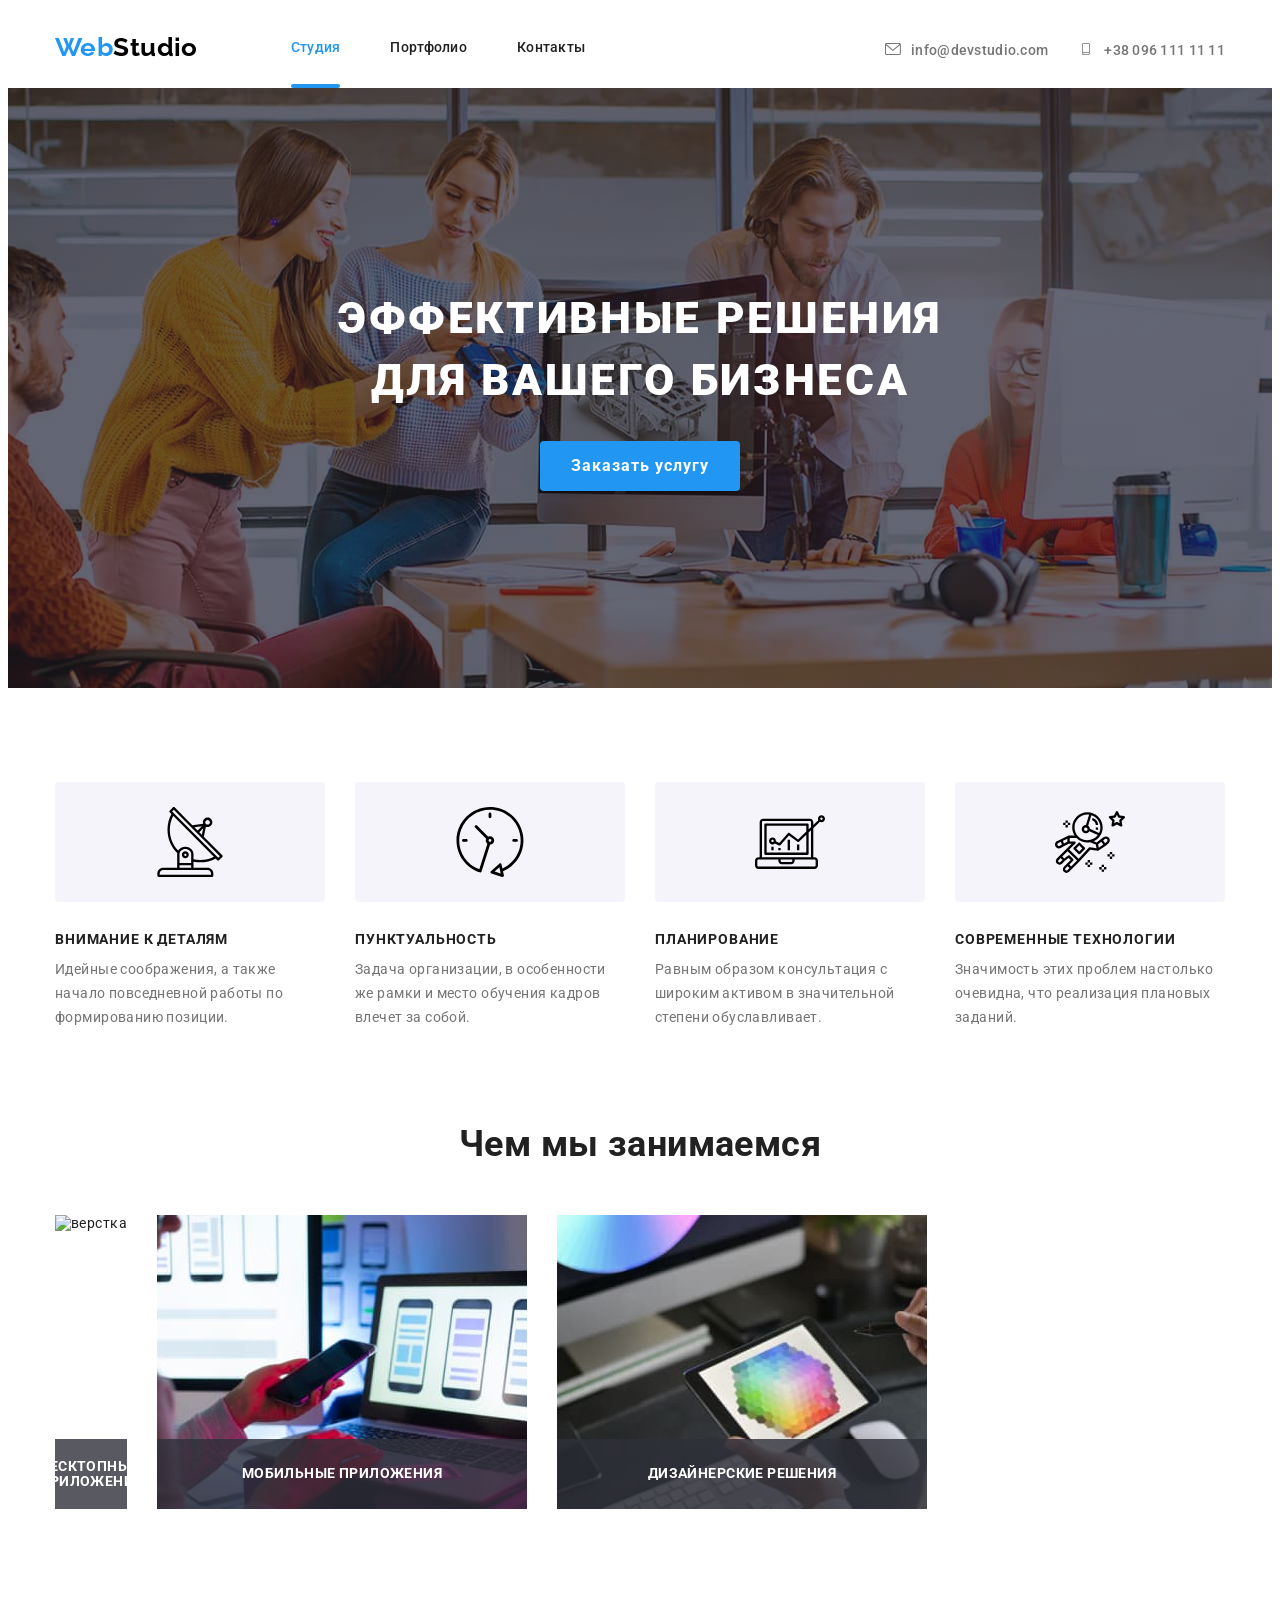
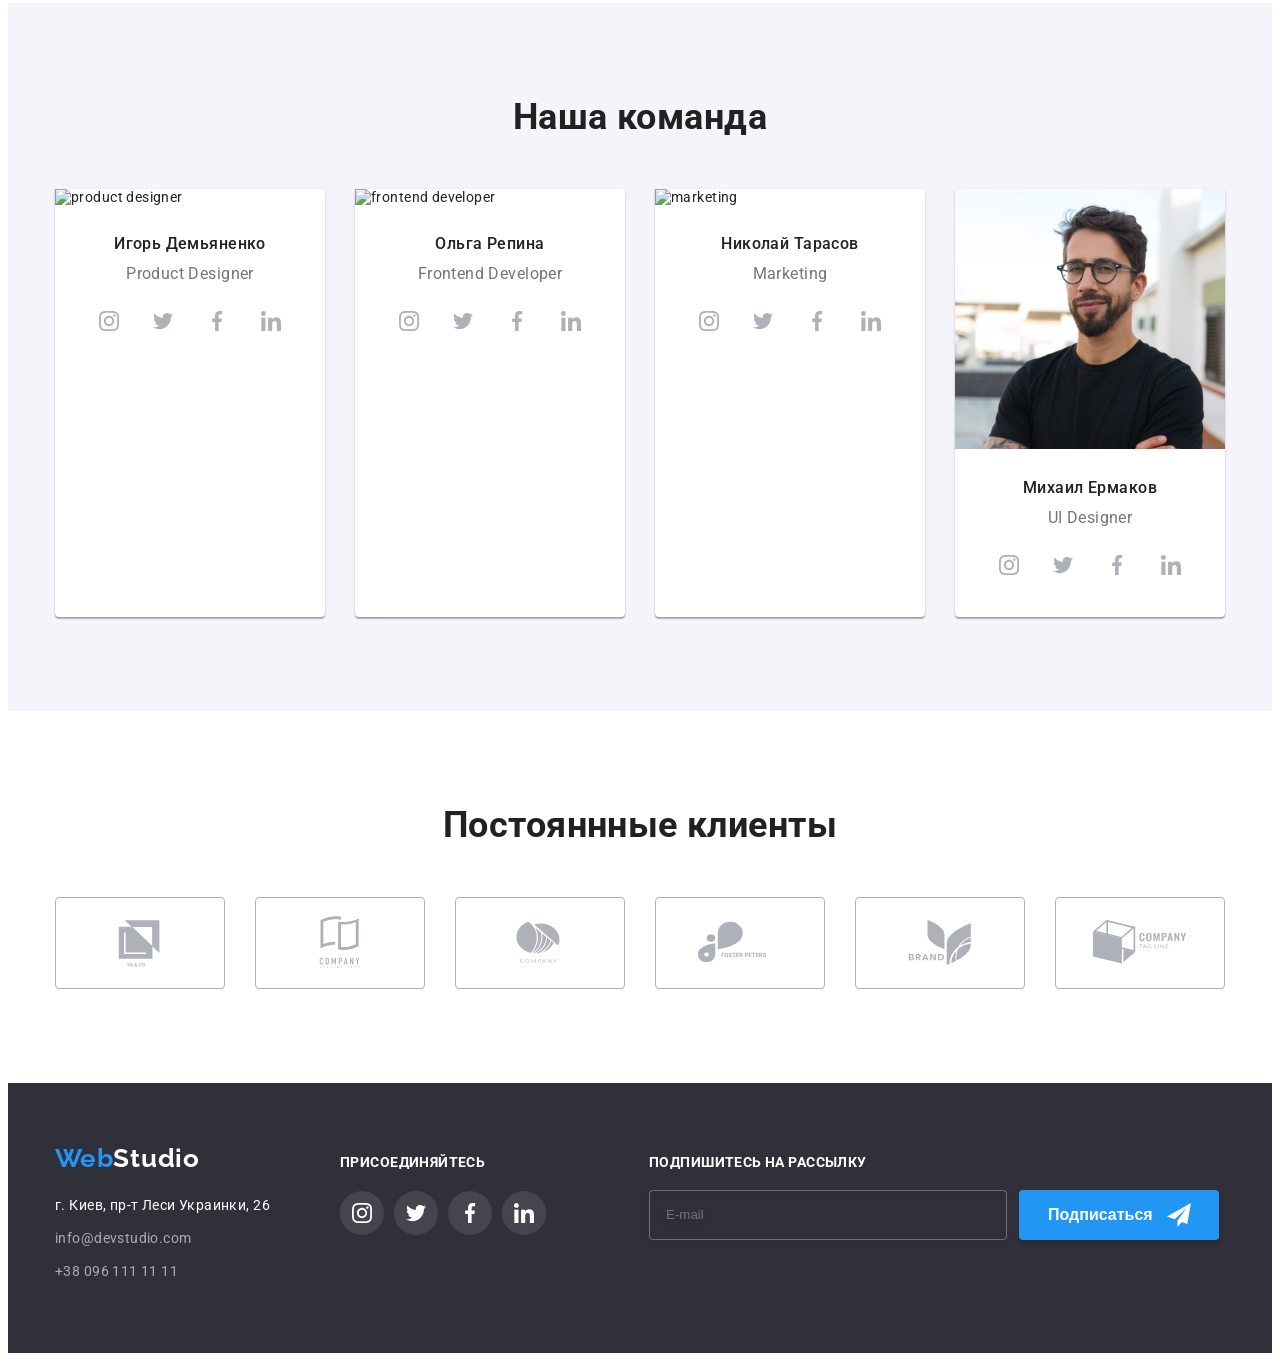
==== commit 33923c94: "start" ====
--- a/index.html
+++ b/index.html
@@ -1,516 +1,529 @@
 <!DOCTYPE html>
 <html lang="ru">
-
-<head>
+  <head>
     <meta charset="UTF-8" />
     <meta http-equiv="X-UA-Compatible" content="IE=edge" />
     <meta name="viewport" content="width=device-width, initial-scale=1.0" />
     <title>WebStudio</title>
     <!--Шрифты -->
-    <link rel="preconnect" href="https://fonts.googleapis.com">
-    <link rel="preconnect" href="https://fonts.gstatic.com" crossorigin>
+    <link rel="preconnect" href="https://fonts.googleapis.com" />
+    <link rel="preconnect" href="https://fonts.gstatic.com" crossorigin />
     <link
-        href="https://fonts.googleapis.com/css2?family=Raleway:wght@700&family=Roboto:wght@400;500;700;900&display=swap"
-        rel="stylesheet">
+      href="https://fonts.googleapis.com/css2?family=Raleway:wght@700&family=Roboto:wght@400;500;700;900&display=swap"
+      rel="stylesheet"
+    />
 
     <!--normalize css  -->
-    <link rel="stylesheet" href="./css/normalize.css">
+    <link rel="stylesheet" href="./css/normalize.css" />
 
     <!--Стили -->
-  <!-- <link rel="stylesheet" href="./css/styles.css" />-->
-    <link rel="stylesheet" href="./css/main.min.css"  />
-</head>
-
-<body>
-    <header class="header">
-        <div class="header__container container">
-
-            <a href="./index.html" class="logo">
-            <span class="logo-color">Web</span>Studio</a>
-
-            <nav class="contact-links nav">
-                <ul class=" nav__site">
-                    <li class="nav__item"><a href="./index.html" class="nav__link  current">Студия</a></li>
-                    <li class="nav__item"><a href="./portfolio.html" class=" nav__link">Портфолио</a></li>
-                    <li class="nav__item"><a href="" class=" nav__link">Контакты</a></li>
-                </ul>
-            </nav>
-            <ul class="contact">
-                <li class="contact__item"><a href="mailto:info@devstudio.com" class="contact__e"><svg class="header-icon"
-                            width="16" height="12">
-                            <use href="./images/symbol-defs-1.svg#icon-envelope-1"></use>
-                        </svg>info@devstudio.com</a></li>
-                <li class="contact__item"><a href="tel:+380961111111" class="contact__tel"><svg class="header-icon" width="16"
-                            height="12">
-                            <use href="./images/symbol-defs-1.svg#icon-smartphone-1"></use>
-                        </svg>+38 096 111 11 11</a></li>
-            </ul>
-        </div>
+    <link rel="stylesheet" href="./css/styles.css" />
+  </head>
+
+  <body>
+    <header>
+      <div class="container c-site-nav">
+        <a href="./index.html" class="logo"><span class="logo-color">Web</span>Studio</a>
+        <nav class="contact-links">
+          <ul class="site-nav">
+            <li class="item"><a href="./index.html" class="site-nav-link current">Студия</a></li>
+            <li class="item"><a href="./portfolio.html" class="site-nav-link">Портфолио</a></li>
+            <li class="item"><a href="" class="site-nav-link">Контакты</a></li>
+          </ul>
+        </nav>
+        <ul class="header-contact-link">
+          <li class="item">
+            <a href="mailto:info@devstudio.com" class="h-e-link"
+              ><svg class="header-icon" width="16" height="12">
+                <use href="./images/symbol-defs-1.svg#icon-envelope-1"></use></svg
+              >info@devstudio.com</a
+            >
+          </li>
+          <li class="item">
+            <a href="tel:+380961111111" class="h-ph-link"
+              ><svg class="header-icon" width="16" height="12">
+                <use href="./images/symbol-defs-1.svg#icon-smartphone-1"></use></svg
+              >+38 096 111 11 11</a
+            >
+          </li>
+        </ul>
+      </div>
     </header>
     <main>
-        <section class="hero hero__container">
-
-            <h1 class="hero__titel">Эффективные решения
-                <br>
-                для вашего бизнеса
-            </h1>
-            <button data-modal-open type="button" class="hero__btn">Заказать услугу</button>
-
-        </section>
-
-        <section class="benefit">
-            <h2 hidden>Наши приемущества</h2>
-            <div class="container benefit__container">
-                <ul class="benefit__list">
-                    <li class="benefit__item">
-                        <div class="icons">
-                            <svg class="benefit-icon benefit__icon">
-                                <use href="./images/symbol-defs-2.svg#icon-antenna1"></use>
-                            </svg>
-                        </div>
-                        <h3 class="benefit__title">Внимание к деталям</h3>
-                        <p class=" benefit__text">Идейные соображения, а также начало повседневной работы по формированию позиции.
-                        </p>
-                    </li>
-                    <li class="benefit__item">
-                        <div class="icons">
-                            <svg class="benefit-icon">
-                                <use href="./images/symbol-defs-2.svg#icon-clock1"></use>
-                            </svg>
-                        </div>
-                        <h3 class="benefit__title">Пунктуальность</h3>
-                        <p class="benefit__text">Задача организации, в особенности же рамки и место обучения кадров влечет за
-                            собой.</p>
-                    </li>
-                    <li class="benefit__item">
-                        <div class="icons">
-                            <svg class="benefit-icon">
-                                <use href="./images/symbol-defs-2.svg#icon-diagram1"></use>
-                            </svg>
-                        </div>
-                        <h3 class="benefit__title">Планирование</h3>
-                        <p class="benefit__text">Равным образом консультация с широким активом в значительной степени
-                            обуславливает.</p>
-                    </li>
-                    <li class="benefit__item">
-                        <div class="icons">
-                            <svg class="benefit-icon">
-                                <use href="./images/symbol-defs-2.svg#icon-astronaut1"></use>
-                            </svg>
-                        </div>
-                        <h3 class="benefit__title">Современные технологии</h3>
-                        <p class="benefit__text">Значимость этих проблем настолько очевидна, что реализация плановых заданий.</p>
-                    </li>
-                </ul>
+      <section class="hero hero-container">
+        <h1 class="hero-titel">
+          Эффективные решения
+          <br />
+          для вашего бизнеса
+        </h1>
+        <button data-modal-open type="button" class="hero-botton">Заказать услугу</button>
+      </section>
+
+      <section class="s-benefit">
+        <h2 hidden>Наши приемущества</h2>
+        <div class="container benefit-block">
+          <ul class="benefit-list">
+            <li class="item">
+              <div class="icons">
+                <svg class="benefit-icon">
+                  <use href="./images/symbol-defs-2.svg#icon-antenna1"></use>
+                </svg>
+              </div>
+              <h3 class="title">Внимание к деталям</h3>
+              <p class="text">
+                Идейные соображения, а также начало повседневной работы по формированию позиции.
+              </p>
+            </li>
+            <li class="item">
+              <div class="icons">
+                <svg class="benefit-icon">
+                  <use href="./images/symbol-defs-2.svg#icon-clock1"></use>
+                </svg>
+              </div>
+              <h3 class="title">Пунктуальность</h3>
+              <p class="text">
+                Задача организации, в особенности же рамки и место обучения кадров влечет за собой.
+              </p>
+            </li>
+            <li class="item">
+              <div class="icons">
+                <svg class="benefit-icon">
+                  <use href="./images/symbol-defs-2.svg#icon-diagram1"></use>
+                </svg>
+              </div>
+              <h3 class="title">Планирование</h3>
+              <p class="text">
+                Равным образом консультация с широким активом в значительной степени обуславливает.
+              </p>
+            </li>
+            <li class="item">
+              <div class="icons">
+                <svg class="benefit-icon">
+                  <use href="./images/symbol-defs-2.svg#icon-astronaut1"></use>
+                </svg>
+              </div>
+              <h3 class="title">Современные технологии</h3>
+              <p class="text">
+                Значимость этих проблем настолько очевидна, что реализация плановых заданий.
+              </p>
+            </li>
+          </ul>
+        </div>
+      </section>
+
+      <section class="s-about-our-work">
+        <div class="container about-our-work">
+          <h2 class="work about-us-title">Чем мы занимаемся</h2>
+          <ul class="our-work-list">
+            <li class="work-item">
+              <div class="box">
+                <img src="./images/services/comp.jpg" alt="верстка" width="370" />
+              </div>
+              <p class="work-c-text">Десктопные приложения</p>
+            </li>
+
+            <li class="work-item">
+              <div class="box">
+                <img src="./images/services/phone.jpg" alt="дизайн" width="370" />
+              </div>
+
+              <p class="work-c-text">Мобильные приложения</p>
+            </li>
+            <li class="work-item">
+              <div class="box">
+                <img src="./images/services/tablet.jpg" alt="оформление" width="370" />
+              </div>
+
+              <p class="work-c-text">Дизайнерские решения</p>
+            </li>
+          </ul>
+        </div>
+      </section>
+
+      <section class="about-us">
+        <h2 class="about-us-title">Наша команда</h2>
+        <div class="container about-us-block">
+          <ul class="about-us-list">
+            <li class="list">
+              <article class="w-card">
+                <div class="w-card-thumb">
+                  <img
+                    src="./images/team/product_designer.jpg"
+                    alt="product designer"
+                    width="270"
+                  />
+                </div>
+                <div class="name-position">
+                  <h3 class="name">Игорь Демьяненко</h3>
+                  <p class="text">Product Designer</p>
+                  <ul class="workers-soc-list list">
+                    <li class="workers-soc-item">
+                      <a href="" class="workers-soc-link link">
+                        <svg class="workers-soc-icon" width="20" height="20">
+                          <use href="./images/symbol-defs.svg#icon-instagram-2"></use>
+                        </svg>
+                      </a>
+                    </li>
+                    <li class="workers-soc-item">
+                      <a href="" class="workers-soc-link link">
+                        <svg class="workers-soc-icon" width="20" height="20">
+                          <use href="./images/symbol-defs.svg#icon-twitter-1"></use>
+                        </svg>
+                      </a>
+                    </li>
+                    <li class="workers-soc-item">
+                      <a href="" class="workers-soc-link link">
+                        <svg class="workers-soc-icon" width="20" height="20">
+                          <use href="./images/symbol-defs.svg#icon-facebook-1"></use>
+                        </svg>
+                      </a>
+                    </li>
+                    <li class="workers-soc-item">
+                      <a href="" class="workers-soc-link link">
+                        <svg class="workers-soc-icon" width="20" height="20">
+                          <use href="./images/symbol-defs.svg#icon-linkedin-1"></use>
+                        </svg>
+                      </a>
+                    </li>
+                  </ul>
+                </div>
+              </article>
+            </li>
+
+            <li class="list">
+              <article class="w-card">
+                <div class="w-card-thumb">
+                  <img
+                    src="./images/team/frontend_developer.jpg"
+                    alt="frontend developer"
+                    width="270"
+                  />
+                </div>
+                <div class="name-position">
+                  <h3 class="name">Ольга Репина</h3>
+                  <p class="text">Frontend Developer</p>
+                  <ul class="workers-soc-list list">
+                    <li class="workers-soc-item">
+                      <a href="" class="workers-soc-link link">
+                        <svg class="workers-soc-icon" width="20" height="20">
+                          <use href="./images/symbol-defs.svg#icon-instagram-2"></use>
+                        </svg>
+                      </a>
+                    </li>
+                    <li class="workers-soc-item">
+                      <a href="" class="workers-soc-link link">
+                        <svg class="workers-soc-icon" width="20" height="20">
+                          <use href="./images/symbol-defs.svg#icon-twitter-1"></use>
+                        </svg>
+                      </a>
+                    </li>
+                    <li class="workers-soc-item">
+                      <a href="" class="workers-soc-link link">
+                        <svg class="workers-soc-icon" width="20" height="20">
+                          <use href="./images/symbol-defs.svg#icon-facebook-1"></use>
+                        </svg>
+                      </a>
+                    </li>
+                    <li class="workers-soc-item">
+                      <a href="" class="workers-soc-link link">
+                        <svg class="workers-soc-icon" width="20" height="20">
+                          <use href="./images/symbol-defs.svg#icon-linkedin-1"></use>
+                        </svg>
+                      </a>
+                    </li>
+                  </ul>
+                </div>
+              </article>
+            </li>
+
+            <li class="list">
+              <article class="w-card">
+                <div class="w-card-thumb">
+                  <img src="./images/team/marketing.jpg" alt="marketing" width="270" />
+                </div>
+                <div class="name-position">
+                  <h3 class="name">Николай Тарасов</h3>
+                  <p class="text">Marketing</p>
+                  <ul class="workers-soc-list list">
+                    <li class="workers-soc-item">
+                      <a href="" class="workers-soc-link link">
+                        <svg class="workers-soc-icon" width="20" height="20">
+                          <use href="./images/symbol-defs.svg#icon-instagram-2"></use>
+                        </svg>
+                      </a>
+                    </li>
+                    <li class="workers-soc-item">
+                      <a href="" class="workers-soc-link link">
+                        <svg class="workers-soc-icon" width="20" height="20">
+                          <use href="./images/symbol-defs.svg#icon-twitter-1"></use>
+                        </svg>
+                      </a>
+                    </li>
+                    <li class="workers-soc-item">
+                      <a href="" class="workers-soc-link link">
+                        <svg class="workers-soc-icon" width="20" height="20">
+                          <use href="./images/symbol-defs.svg#icon-facebook-1"></use>
+                        </svg>
+                      </a>
+                    </li>
+                    <li class="workers-soc-item">
+                      <a href="" class="workers-soc-link link">
+                        <svg class="workers-soc-icon" width="20" height="20">
+                          <use href="./images/symbol-defs.svg#icon-linkedin-1"></use>
+                        </svg>
+                      </a>
+                    </li>
+                  </ul>
+                </div>
+              </article>
+            </li>
+
+            <li class="list">
+              <article class="w-card">
+                <div class="w-card-thumb">
+                  <img src="./images/team/ui_designer.jpg" alt="ui_designer" width="270" />
+                </div>
+                <div class="name-position">
+                  <h3 class="name">Михаил Ермаков</h3>
+                  <p class="text">UI Designer</p>
+                  <ul class="workers-soc-list list">
+                    <li class="workers-soc-item">
+                      <a href="" class="workers-soc-link link">
+                        <svg class="workers-soc-icon" width="20" height="20">
+                          <use href="./images/symbol-defs.svg#icon-instagram-2"></use>
+                        </svg>
+                      </a>
+                    </li>
+                    <li class="workers-soc-item">
+                      <a href="" class="workers-soc-link link">
+                        <svg class="workers-soc-icon" width="20" height="20">
+                          <use href="./images/symbol-defs.svg#icon-twitter-1"></use>
+                        </svg>
+                      </a>
+                    </li>
+                    <li class="workers-soc-item">
+                      <a href="" class="workers-soc-link link">
+                        <svg class="workers-soc-icon" width="20" height="20">
+                          <use href="./images/symbol-defs.svg#icon-facebook-1"></use>
+                        </svg>
+                      </a>
+                    </li>
+                    <li class="workers-soc-item">
+                      <a href="" class="workers-soc-link link">
+                        <svg class="workers-soc-icon" width="20" height="20">
+                          <use href="./images/symbol-defs.svg#icon-linkedin-1"></use>
+                        </svg>
+                      </a>
+                    </li>
+                  </ul>
+                </div>
+              </article>
+            </li>
+          </ul>
+        </div>
+      </section>
+      <section class="section clients">
+        <div class="container our-clients">
+          <h2 class="title-clients">Постояннные клиенты</h2>
+          <ul class="list-clients">
+            <li class="list-item">
+              <a class="clients-link" href="">
+                <svg class="clients-icon" width="106" height="60">
+                  <use href="./images/symbol-defs-2.svg#icon-Logo1"></use>
+                </svg>
+              </a>
+            </li>
+            <li class="list-item">
+              <a class="clients-link" href="">
+                <svg class="clients-icon" width="106" height="60">
+                  <use href="./images/symbol-defs-2.svg#icon-Logo2"></use>
+                </svg>
+              </a>
+            </li>
+            <li class="list-item">
+              <a class="clients-link" href="">
+                <svg class="clients-icon" width="106" height="60">
+                  <use href="./images/symbol-defs-2.svg#icon-Logo3"></use>
+                </svg>
+              </a>
+            </li>
+            <li class="list-item">
+              <a class="clients-link" href="">
+                <svg class="clients-icon" width="106" height="60">
+                  <use href="./images/symbol-defs-2.svg#icon-Logo4"></use>
+                </svg>
+              </a>
+            </li>
+            <li class="list-item">
+              <a class="clients-link" href="">
+                <svg class="clients-icon" width="106" height="60">
+                  <use href="./images/symbol-defs-4.svg#icon-Logo5"></use>
+                </svg>
+              </a>
+            </li>
+            <li class="list-item">
+              <a class="clients-link" href="">
+                <svg class="clients-icon" width="106" height="60">
+                  <use href="./images/symbol-defs-2.svg#icon-Logo6"></use>
+                </svg>
+              </a>
+            </li>
+          </ul>
+        </div>
+      </section>
+      <div class="backdrop is-hidden" data-modal>
+        <div class="modal">
+          <button type="button" class="modal-bnt-close" data-modal-close>
+            <svg class="modal-close" width="18" height="18">
+              <use href="./images/symbol-defs-5.svg#icon-close-black-18dp-2-1-2-1"></use>
+            </svg>
+          </button>
+
+          <p class="modal-title">Оставьте свои данные, мы вам перезвоним</p>
+
+          <form>
+            <div class="modal-field">
+              <label class="modal-label" for="user-name">Имя</label>
+              <div class="input-wrap">
+                <input type="text" class="modal-input" name="user-name" id="user-name" />
+                <svg class="modal-icon" width="18" height="18">
+                  <use href="./images/symbol-defs6.svg#icon-person-black-18dp-1-1"></use>
+                </svg>
+              </div>
             </div>
-        </section>
-
-        <section class="our-work">
-            <div class="container our-work__container">
-                <h2 class="section__title ">Чем мы занимаемся</h2>
-                <ul class="our-work__list">
-                    <li class="our-work__item ">
-                        <div class="box">
-                        <img src="./images/services/comp.jpg" alt="верстка" width="370">
-                    </div>
-                   <p class="our-work__text">Десктопные приложения</p>
-                    </li>
-                    
-                    <li class="our-work__item">
-                        <div class="box">
-                        <img src="./images/services/phone.jpg" alt="дизайн" width="370">
-                    </div>
-                    
-                        <p class="our-work__text">Мобильные приложения</p>
-                    
-                    </li>
-                    <li class="our-work__item">
-                    <div class="box">
-                        <img src="./images/services/tablet.jpg" alt="оформление" width="370">
-                    </div>
-                        
-                        <p class="our-work__text">Дизайнерские решения</p>
-                    
-                    </li>
-
-                </ul>
+            <div class="modal-field">
+              <label for="user-tel" class="modal-label">Телефон</label>
+              <div class="input-wrap">
+                <input type="tel" class="modal-input" name="user-tel" id="user-tel" />
+                <svg class="modal-icon" width="18" height="18">
+                  <use href="./images/symbol-defs6.svg#icon-phone-black-18dp-1-1"></use>
+                </svg>
+              </div>
             </div>
-        </section>
-
-        <section class="about-us">
-
-            <h2 class="section__title">Наша команда</h2>
-            <div class="container about-us__container">
-                <ul class="about-us__list">
-                    <li class="about-us__item">
-                        <article class="about-us__card ">
-                            <div class=" about-us__thumb">
-                                <img src="./images/team/product_designer.jpg" alt="product designer" width="270">
-                            </div>
-                            <div class="position worker-container">
-                                <h3 class="name worker-container__name">Игорь Демьяненко</h3>
-                                <p class="text worker-container__text">Product Designer</p>
-                                <ul class="list workers-soc__list">
-                                    <li class="workers-soc__item">
-                                        <a href="" class=" link workers-soc__link">
-                                            <svg class="workers-soc__icon" width="20" height="20">
-                                                <use href="./images/symbol-defs.svg#icon-instagram-2"></use>
-                                            </svg>
-                                        </a>
-                                    </li>
-                                    <li class="workers-soc__item"><a href="" class=" link workers-soc__link">
-                                            <svg class="workers-soc__icon" width="20" height="20">
-                                                <use href="./images/symbol-defs.svg#icon-twitter-1"></use>
-                                            </svg>
-                                        </a>
-                                    </li>
-                                    <li class=" workers-soc__item"><a href="" class="link workers-soc__link">
-                                            <svg class="workers-soc__icon" width="20" height="20">
-                                                <use href="./images/symbol-defs.svg#icon-facebook-1"></use>
-                                            </svg>
-                                        </a>
-                                    </li>
-                                    <li class=" workers-soc__item"><a href="" class=" link workers-soc__link">
-                                            <svg class="workers-soc__icon" width="20" height="20">
-                                                <use href="./images/symbol-defs.svg#icon-linkedin-1"></use>
-                                            </svg>
-                                        </a>
-                                    </li>
-                                </ul>
-                            </div>
-                        </article>
-                    </li>
-
-                    <li class="about-us__item">
-                        <article class="about-us__card">
-                            <div class="about-us__thumb">
-                                <img src="./images/team/frontend_developer.jpg" alt="frontend developer" width="270">
-                            </div>
-                            <div class="position worker-container">
-                                <h3 class="name worker-container__name">Ольга Репина</h3>
-                                <p class="text worker-container__text">Frontend Developer</p>
-                                <ul class="workers-soc__list list">
-                                    <li class="workers-soc__item">
-                                        <a href="" class="link workers-soc__link">
-                                            <svg class="workers-soc__icon" width="20" height="20">
-                                                <use href="./images/symbol-defs.svg#icon-instagram-2"></use>
-                                            </svg>
-                                        </a>
-                                    </li>
-                                    <li class="workers-soc__item"><a href="" class="workers-soc__link link">
-                                            <svg class="workers-soc__icon" width="20" height="20">
-                                                <use href="./images/symbol-defs.svg#icon-twitter-1"></use>
-                                            </svg>
-                                        </a>
-                                    </li>
-                                    <li class="workers-soc__item"><a href="" class="workers-soc__link link">
-                                            <svg class="workers-soc__icon" width="20" height="20">
-                                                <use href="./images/symbol-defs.svg#icon-facebook-1"></use>
-                                            </svg>
-                                        </a>
-                                    </li>
-                                    <li class="workers-soc__item"><a href="" class="workers-soc__link link">
-                                            <svg class="workers-soc__icon" width="20" height="20">
-                                                <use href="./images/symbol-defs.svg#icon-linkedin-1"></use>
-                                            </svg>
-                                        </a>
-                                    </li>
-                                </ul>
-                            </div>
-                        </article>
-                    </li>
-
-                    <li class="about-us__item">
-                        <article class="about-us__card">
-                            <div class="about-us__thumb">
-                                <img src="./images/team/marketing.jpg" alt="marketing" width="270">
-                            </div>
-                            <div class="position worker-container">
-                                <h3 class="name worker-container__name">Николай Тарасов</h3>
-                                <p class="text worker-container__text">Marketing</p>
-                                <ul class="list workers-soc__list">
-                                    <li class="workers-soc__item">
-                                        <a href="" class="link workers-soc__link">
-                                            <svg class="workers-soc__icon" width="20" height="20">
-                                                <use href="./images/symbol-defs.svg#icon-instagram-2"></use>
-                                            </svg>
-                                        </a>
-                                    </li>
-                                    <li class="workers-soc__item"><a href="" class="link workers-soc__link">
-                                            <svg class="workers-soc__icon" width="20" height="20">
-                                                <use href="./images/symbol-defs.svg#icon-twitter-1"></use>
-                                            </svg>
-                                        </a>
-                                    </li>
-                                    <li class="workers-soc__item"><a href="" class="link workers-soc__link">
-                                            <svg class="workers-soc__icon" width="20" height="20">
-                                                <use href="./images/symbol-defs.svg#icon-facebook-1"></use>
-                                            </svg>
-                                        </a>
-                                    </li>
-                                    <li class="workers-soc__item"><a href="" class="link workers-soc__link">
-                                            <svg class="workers-soc__icon" width="20" height="20">
-                                                <use href="./images/symbol-defs.svg#icon-linkedin-1"></use>
-                                            </svg>
-                                        </a>
-                                    </li>
-                                </ul>
-                            </div>
-                        </article>
-                    </li>
-
-                    <li class="about-us__item">
-                        <article class="about-us__card">
-                            <div class="about-us__thumb">
-                                <img src="./images/team/ui_designer.jpg" alt="ui_designer" width="270">
-                            </div>
-                            <div class="position worker-container">
-                                <h3 class="name worker-container__name">Михаил Ермаков</h3>
-                                <p class="text worker-container__text">UI Designer</p>
-                                <ul class="list workers-soc__list">
-                                    <li class="workers-soc__item">
-                                        <a href="" class="link workers-soc__link">
-                                            <svg class="workers-soc__icon" width="20" height="20">
-                                                <use href="./images/symbol-defs.svg#icon-instagram-2"></use>
-                                            </svg>
-                                        </a>
-                                    </li>
-                                    <li class="workers-soc__item"><a href="" class="link workers-soc__link">
-                                            <svg class="workers-soc__icon" width="20" height="20">
-                                                <use href="./images/symbol-defs.svg#icon-twitter-1"></use>
-                                            </svg>
-                                        </a>
-                                    </li>
-                                    <li class="workers-soc__item"><a href="" class="link workers-soc__link">
-                                            <svg class="workers-soc__icon" width="20" height="20">
-                                                <use href="./images/symbol-defs.svg#icon-facebook-1"></use>
-                                            </svg>
-                                        </a>
-                                    </li>
-                                    <li class="workers-soc__item"><a href="" class="link workers-soc__link">
-                                            <svg class="workers-soc__icon" width="20" height="20">
-                                                <use href="./images/symbol-defs.svg#icon-linkedin-1"></use>
-                                            </svg>
-                                        </a>
-                                    </li>
-                                </ul>
-                            </div>
-                        </article>
-
-                    </li>
-
-                </ul>
+            <div class="modal-field">
+              <label for="user-email" class="modal-label">Почта</label>
+              <div class="input-wrap">
+                <input type="email" class="modal-input" name="user-email" id="user-email" />
+                <svg class="modal-icon" width="18" height="18">
+                  <use href="./images/symbol-defs6.svg#icon-Vector-1-1"></use>
+                </svg>
+              </div>
             </div>
-        </section>
-        <section class="section clients">
-            <div class="container clients__container">
-                <h2 class="clients__title">Постояннные клиенты</h2>
-                <ul class="clients__list">
-                    <li class="clients__item">
-                        <a class="clients__link" href="">
-                            <svg class="clients-icon" width="106" height="60">
-                                <use href="./images/symbol-defs-2.svg#icon-Logo1"></use>
-                            </svg>
-                        </a>
-                    </li>
-                    <li class=" clients__item">
-                        <a class="clients__link" href="">
-                            <svg class="clients-icon" width="106" height="60">
-                                <use href="./images/symbol-defs-2.svg#icon-Logo2"></use>
-                            </svg>
-                        </a>
-                    </li>
-                    <li class=" clients__item">
-                        <a class="clients__link" href="">
-                            <svg class="clients-icon" width="106" height="60">
-                                <use href="./images/symbol-defs-2.svg#icon-Logo3"></use>
-                            </svg>
-                        </a>
-                    </li>
-                    <li class="clients__item">
-                        <a class="clients__link" href="">
-                            <svg class="clients-icon" width="106" height="60">
-                                <use href="./images/symbol-defs-2.svg#icon-Logo4"></use>
-                            </svg>
-                        </a>
-                    </li>
-                    <li class=" clients__item">
-                        <a class="clients__link" href="">
-                            <svg class="clients-icon" width="106" height="60">
-                                <use href="./images/symbol-defs-4.svg#icon-Logo5"></use>
-                            </svg>
-                        </a>
-                    </li>
-                    <li class="clients__item">
-                        <a class="clients__link" href="">
-                            <svg class="clients-icon" width="106" height="60">
-                                <use href="./images/symbol-defs-2.svg#icon-Logo6"></use>
-                            </svg>
-                        </a>
-                    </li>
-                </ul>
+            <div class="modal-field">
+              <label for="user-text" class="modal-label">Комментарий</label>
+              <textarea
+                name="user-text"
+                id="user-text"
+                class="modal-text"
+                placeholder="Введите текст"
+              ></textarea>
             </div>
-        </section>
-<div class="backdrop is-hidden" data-modal>
-            <div class="modal">
-        <botton type="botton" class="modal-bnt_close" data-modal-close>
-                    <svg class="modal-close modal-bnt_img" width="18" height="18">
-                    <use href="./images/symbol-defs-5.svg#icon-close-black-18dp-2-1-2-1"></use>
-                </svg>
-            
-        </botton>
-
-        <p class="modal_title">Оставьте свои данные, мы вам перезвоним</p>
-
-        <form>
-        <div class="modal_field">
-            <label class="modal_label" for="user-name">Имя</label>
-            <div class="input-wrap">
-            <input
-            type="text"
-            class="modal-input input-wrap"
-            name="user-name"
-            id="user-name"
-            />
-            <svg class="modal-icon" width="18" height="18">
-                <use href="./images/symbol-defs6.svg#icon-person-black-18dp-1-1"></use>
-            </svg>
+
+            <div class="covenant">
+              <input
+                class="checkbox-policy visually-hidden"
+                type="checkbox"
+                name="covenant"
+                id="covenant"
+              />
+              <label for="covenant" class="covenant-title">
+                Соглашаюсь с рассылкой и принимаю </label
+              ><a class="covenant-link" href="">Условия договора</a>
+            </div>
+
+            <button type="submit" class="modal-bnt-send">Отправить</button>
+          </form>
         </div>
+      </div>
+
+      <script src="./js/modal.js"></script>
+    </main>
+    <footer>
+      <section class="s-footer">
+        <h2 hidden>Футер</h2>
+        <div class="container footer">
+          <div class="logo-adress">
+            <a href="./index.html" class="logo"
+              ><span class="logo-color">Web</span><span class="bottom-logo-color">Studio</span></a
+            >
+            <address>
+              <ul class="contact-link-list">
+                <li class="item">
+                  <a
+                    href="https://g.page/stamp-capital?share"
+                    class="addres-link"
+                    target="_blank"
+                    rel="noopener nofollow noreferrer"
+                    >г. Киев, пр-т Леси Украинки, 26
+                  </a>
+                </li>
+
+                <li class="item">
+                  <a href="mailto:info@devstudio.com" class="e-link">info@devstudio.com</a>
+                </li>
+                <li class="item">
+                  <a href="tel:+380961111111" class="ph-link">+38 096 111 11 11</a>
+                </li>
+              </ul>
+            </address>
+          </div>
+
+          <div class="footer-soc">
+            <p class="title-soc">Присоединяйтесь</p>
+            <ul class="footer-soc-list">
+              <li class="footer-soc-item">
+                <a class="footer-soc-link" href="">
+                  <svg class="footer-soc-icon" width="20" height="20">
+                    <use href="./images/symbol-defs.svg#icon-instagram-2"></use>
+                  </svg>
+                </a>
+              </li>
+
+              <li class="footer-soc-item">
+                <a class="footer-soc-link" href="">
+                  <svg class="footer-soc-icon" width="20" height="20">
+                    <use href="./images/symbol-defs.svg#icon-twitter-1"></use>
+                  </svg>
+                </a>
+              </li>
+
+              <li class="footer-soc-item">
+                <a class="footer-soc-link" href="">
+                  <svg class="footer-soc-icon" width="20" height="20">
+                    <use href="./images/symbol-defs.svg#icon-facebook-1"></use>
+                  </svg>
+                </a>
+              </li>
+
+              <li class="footer-soc-item">
+                <a class="footer-soc-link" href="">
+                  <svg class="footer-soc-icon" width="20" height="20">
+                    <use href="./images/symbol-defs.svg#icon-linkedin-1"></use>
+                  </svg>
+                </a>
+              </li>
+            </ul>
+          </div>
+          <div class="footer-form">
+            <p class="footer-title">Подпишитесь на рассылку</p>
+            <form class="footer-mail-form">
+              <label for="footer-mail"></label>
+              <input
+                type="email"
+                class="footer-input"
+                name="footer-mail"
+                placeholder="E-mail"
+                id="footer-mail"
+              />
+              <button class="footer-btn button" type="submit">
+                Подписаться<svg class="icon-send" width="24" height="24">
+                  <use href="./images/symbol-defs8.svg#icon-icon-send-1"></use>
+                </svg>
+              </button>
+            </form>
+          </div>
         </div>
-        <div class=" modal_field">
-            <label for="user-tel" class="modal_label">Телефон</label>
-            <div class="input-wrap">
-            <input
-            type="tel"
-            class="modal-input"
-            name="user-tel"
-            id="user-tel"
-            />
-            <svg class="modal-icon" width="18" height="18">
-                <use href="./images/symbol-defs6.svg#icon-phone-black-18dp-1-1"></use>
-            </svg>
-        </div>
-        </div>
-        <div class=" modal_field">
-            <label for="user-email" class="modal_label">Почта</label>
-            <div class="input-wrap">
-            <input
-                type="email"
-                class="modal-input"
-                name="user-email"
-                id="user-email"
-            />
-            <svg class="modal-icon" width="18" height="18">
-                <use href="./images/symbol-defs6.svg#icon-Vector-1-1"></use>
-            </svg>
-            </div>
-        </div>
-        <div class=" modal_field">
-            <label for="user-text" class="modal_label">Комментарий</label>
-            <textarea
-            name="user-text"
-            id="user-text"
-            class="modal-text"
-            placeholder="Введите текст"
-            ></textarea>
-        </div>
-
-        <div class="covenant">
-            <input class="checkbox-policy visually-hidden"
-             type="checkbox" 
-             name="covenant"
-              id="covenant">
-            <label for="covenant" class="covenant-title">
-Соглашаюсь с рассылкой и принимаю
-            
-            </label><a class="covenant-link" href="">Условия договора</a>
-        </div>
-
-            <button type="submit" class="modal-bnt-send">Отправить</button>
-        </form>
-        </div>
-        </div>
-        
-        </div>
-
-        <script src="./js/modal.js">
-                    </script>
-</body>
-
-<footer>
-    <section class="footer__section">
-    <div class="container footer">
-    <div class="logo-adress">
-        <a href="./index.html" class="logo"><span class="logo-color">Web</span><span class="bottom-logo-color">Studio</span></a>
-        <address>
-        <ul class="contact-link__list">
-        <li class="item">
-        <a href="https://g.page/stamp-capital?share" 
-                            class="addres-link"
-                            target="_blank" rel="noopener nofollow noreferrer">г. Киев, пр-т Леси Украинки, 26
-                        </a>
-        </li>
-
-        <li class="item"><a href="mailto:info@devstudio.com" class="e-link">info@devstudio.com</a></li>
-                        <li class="item"><a href="tel:+380961111111" class="ph-link">+38 096 111 11 11</a></li>
-                    </ul>
-        </address>
-    </div>
-
-    <div class="footer-soc">
-        <p class="footer-soc__titel">Присоединяйтесь</p>
-        <ul class="footer-soc__list">
-        <li class="footer-soc__item">
-        <a class="footer-soc__link" href="">
-        <svg class="footer-soc__icon" width="20" height="20">
-        <use href="./images/symbol-defs.svg#icon-instagram-2"></use>
-        </svg>
-        </a>
-        </li>
-
-        <li class=" footer-soc__item">
-        <a class=" footer-soc__link" href="">
-        <svg class=" footer-soc__icon" width="20" height="20">
-        <use href="./images/symbol-defs.svg#icon-twitter-1"></use>
-        </svg>
-        </a>
-        </li>
-        
-        <li class=" footer-soc__item">
-        <a class=" footer-soc__link" href="">
-        <svg class=" footer-soc__icon" width="20" height="20">
-        <use href="./images/symbol-defs.svg#icon-facebook-1"></use>
-        </svg>
-        </a>
-        </li>
-        
-        <li class="footer-soc__item">
-        <a class="footer-soc__link" href="">
-        <svg class="footer-soc__icon" width="20" height="20">
-        <use href="./images/symbol-defs.svg#icon-linkedin-1"></use>
-        </svg>
-        </a>
-        </li>
-        </ul>
-
-    </div>
-<div class="footer-form">
-        <p class="footer-form__title">Подпишитесь на рассылку</p>
-        <form class="footer-form__mail">
-            <input type="email" class="footer-form__input" name="footer-mail" placeholder="E-mail" id="footer-mail">
-            <button class="footer-form__btn" type="submit">
-            Подписаться<svg class="icon-send" width="24" height="24">
-                <use href="./images/symbol-defs8.svg#icon-icon-send-1"></use>
-            </svg>
-            </button>
-        </form>
-        </div>  
-    </div>
-    </section>
-</footer>
-
-
+      </section>
+    </footer>
+  </body>
 </html>
-
-
-
--- a/css/styles.css
+++ b/css/styles.css
@@ -1,89 +1,85 @@
-/**,
+*,
 *::before,
 *::after {
-    box-sizing: border-box
-}*/
-
-/* Переменные */
-/*
+  box-sizing: border-box;
+}
+
+/* Змінні */
 :root {
-    --text-color: #757575;
-    --bnt-color-hover: #F5F4FA;
-    --btn-color-hb: #2196F3;
-    --btn-color-text: #212121;
-    --default-white: #ffffff;
-    --font-size: 14px;
-    --bg-color: #2F303A;
-    --set-gap: 30px;
-    --card-shadow: 0px 1px 3px rgba(0, 0, 0, 0.12),
-        0px 1px 1px rgba(0, 0, 0, 0.14),
-        0px 2px 1px rgba(0, 0, 0, 0.2);
-    --timing-duration: 250ms;
-    --timing-function: cubic-bezier(0.4, 0, 0.2, 1);
-}*/
-
-/*Основные: цвет и текст */
-/*body {
-    font-family: 'Roboto', sans-serif;
-    color: var(--btn-color-text);
-    font-size: 14px;
-    letter-spacing: 0.03em;
-}
-*/
-/*
+  --text-color: #757575;
+  --bnt-color-hover: #f5f4fa;
+  --btn-color-hb: #2196f3;
+  --btn-color-text: #212121;
+  --default-white: #ffffff;
+  --font-size: 14px;
+  --bg-color: #2f303a;
+  --set-gap: 30px;
+  --card-shadow: 0px 1px 3px rgba(0, 0, 0, 0.12), 0px 1px 1px rgba(0, 0, 0, 0.14),
+    0px 2px 1px rgba(0, 0, 0, 0.2);
+  --timing-duration: 250ms;
+  --timing-function: cubic-bezier(0.4, 0, 0.2, 1);
+}
+
+body {
+  font-family: 'Roboto', sans-serif;
+  color: var(--btn-color-text);
+  font-size: 14px;
+  letter-spacing: 0.03em;
+}
+
+img {
+  display: block;
+  width: 100%;
+  height: auto;
+}
+
 .container {
-    width: 1200px;
-    margin-left: auto;
-    margin-right: auto;
-    padding-left: 15px;
-    padding-right: 15px;
-    
-}*/
-
-/*Утилиты*/
-/*
-img {
-    display: block;
-    width: 100%;
-    height: auto;
-}
-.contact__e,
-.contact__tel {
-    text-decoration: none;
-    font-style: normal;
+  width: 1200px;
+  margin-left: auto;
+  margin-right: auto;
+  padding-left: 15px;
+  padding-right: 15px;
+  /*outline: 1px solid red*/
+}
+
+/*Утиліти*/
+.h-e-link,
+.h-ph-link {
+  text-decoration: none;
+  font-style: normal;
 }
 
 .visually-hidden {
-    position: absolute;
-    white-space: nowrap;
-    width: 1px;
-    height: 1px;
-    overflow: hidden;
-    border: 0;
-    padding: 0;
-    clip: rect(0 0 0 0);
-    clip-path: inset(50%);
-    margin: -1px;
+  position: absolute;
+  white-space: nowrap;
+  width: 1px;
+  height: 1px;
+  overflow: hidden;
+  border: 0;
+  padding: 0;
+  clip: rect(0 0 0 0);
+  clip-path: inset(50%);
+  margin: -1px;
 }
 
 .e-link {
-    text-decoration: none;
-    font-style: normal;
+  text-decoration: none;
+  font-style: normal;
 }
 
 .ph-link {
-    text-decoration: none;
-    font-style: normal;
+  text-decoration: none;
+  font-style: normal;
 }
 
 ul {
-    padding: 0;
-    margin: 0;
-    list-style: none;
+  padding: 0;
+  margin: 0;
+  list-style: none;
 }
 
 li {
-    list-style-type: none;
+  list-style-type: none;
 }
 
 p,
@@ -93,973 +89,895 @@
 h4,
 h5,
 h6 {
-    margin: 0;
+  margin: 0;
 }
 
 ul,
 ol,
 li {
-    margin: 0;
-    padding: 0;
-}
-*/
-
-/*Header*/
-/*
-.header__container {
-    display: flex;
-    align-items: center;
+  margin: 0;
+  padding: 0;
+}
+
+.c-site-nav {
+  display: flex;
+  align-items: center;
 }
 
 .logo-color {
-    color: var(--btn-color-hb);
-    text-decoration: none;
-    font-family: Raleway;
-    font-weight: 700;
-    font-size: 26px;
-    line-height: 1.2;
+  color: var(--btn-color-hb);
+  text-decoration: none;
+  font-family: Raleway;
+  font-weight: 700;
+  font-size: 26px;
+  line-height: 1.2;
 }
 
 .logo {
-    text-decoration: none;
-    font-family: Raleway;
-    font-weight: 700;
-    font-size: 26px;
-    line-height: 1.2;
-    color: #000000;
+  text-decoration: none;
+  font-family: Raleway;
+  font-weight: 700;
+  font-size: 26px;
+  line-height: 1.2;
+  color: #000000;
 }
 
 .header-icon {
-
-    align-items: center;
-    vertical-align: middle;
-    margin-right: 10px;
-    fill: currentColor;
-}
-
-/*Header-Навигация */
-/*
-.nav__site {
-    display: flex;
-    justify-content: center;
-
-
-    font-style: normal;
-    font-weight: 500;
-    font-size: var(--font-size);
-    line-height: 1.14;
-}
-
-
-.nav__site:hover,
-.nav__site:focus {
-    color: var(--btn-color-hb);
-}
-
-
-
-.contact {
-    padding: 0;
-    margin: 0;
-    display: flex;
-
-}
-
-.nav__site:first-child {
-    margin-left: 93px;
-}
-
-.nav__site .nav__item {
-    margin-right: 50px;
-}
-
-.contact .contact__item:last-child {
-    margin-right: 0;
-}
-
-.nav__site .current {
-    color: var(--btn-color-hb);
-}
-
+  align-items: center;
+  vertical-align: middle;
+  margin-right: 10px;
+  fill: currentColor;
+}
+
+.site-nav {
+  display: flex;
+  justify-content: center;
+
+  font-style: normal;
+  font-weight: 500;
+  font-size: var(--font-size);
+  line-height: 1.14;
+}
+
+.site-nav:hover,
+.site-nav:focus {
+  color: var(--btn-color-hb);
+}
+
+.site-nav .header-contact-link {
+  padding: 0;
+  margin: 0;
+}
+
+.site-nav:first-child {
+  margin-left: 93px;
+}
+
+.site-nav .item {
+  margin-right: 50px;
+}
+
+.header-contact-link .item:last-child {
+  margin-right: 0;
+}
+
+.site-nav .current {
+  color: var(--btn-color-hb);
+}
 
 .current::after {
-    content: '';
-    position: absolute;
-    left: 0;
-    bottom: 0;
-    display: flex;
-    width: 100%;
-    height: 4px;
-    background-color: #2196F3;
-    border-radius: 2px;
-
-}
-
-
-
-/*Header-Контактные линки */
-/*
-.contact {
-    margin-left: auto;
-
-    font-style: normal;
-    font-weight: 400;
-    line-height: 1.14;
-    color: var(--text-color);
-    padding-top: 5px;
-}
-
-.contact__e {
-    margin-right: 30px;
-}
-
-.contact__e,
-.contact__tel {
-    display: flex;
-    font-style: normal;
-    font-weight: 500;
-    font-size: var(--font-size);
-    line-height: 1.14;
-    letter-spacing: 0.02em;
-
-    color: var(--text-color);
-
-transition: color var(--timing-duration) var(--timing-function);
-}
-
-.contact .contact__e:hover,
-.contact .contact__e:focus,
-.contact .contact__tel:hover,
-.contact .contact__tel:focus {
-    color: var(--btn-color-hb);
-}
-
-.nav {
-    /*display: block;*/
-    /*align-items: baseline;
-
-}*/
-
-/*Ссылки в шапке*/
-/*
-.nav__link {
-    display: flex;
-    position: relative;
-
-    padding-top: 32px;
-    padding-bottom: 32px;
-
-    text-decoration: none;
-    font-weight: 500;
-    line-height: 1.14;
-    letter-spacing: 0.02em;
-    color: var(--btn-color-text);
-
-    transition: color var(--timing-duration) var(--timing-function);
-
-}
-
-.nav__link:hover,
-.nav__link:focus {
-    color: var(--btn-color-hb);
-}
-
-*/
-/* Кнопки-Главная */
-/*button {
-    cursor: pointer;
-    border: none;
-}*/
-/*
+  content: '';
+  position: absolute;
+  left: 0;
+  bottom: 0;
+  display: flex;
+  width: 100%;
+  height: 4px;
+  background-color: #2196f3;
+  border-radius: 2px;
+}
+
+.header-contact-link {
+  margin-left: auto;
+}
+
+.h-e-link {
+  margin-right: 30px;
+}
+
+.h-e-link,
+.h-ph-link {
+  display: flex;
+  font-style: normal;
+  font-weight: 500;
+  font-size: var(--font-size);
+  line-height: 1.14;
+  letter-spacing: 0.02em;
+
+  color: var(--text-color);
+
+  transition: color var(--timing-duration) var(--timing-function);
+}
+
+.header-contact-link {
+  display: flex;
+}
+
+.header-contact-link .h-e-link:hover,
+.header-contact-link .h-e-link:focus,
+.header-contact-link .h-ph-link:hover,
+.header-contact-link .h-ph-link:focus {
+  color: var(--btn-color-hb);
+}
+
+.contact-links {
+  align-items: baseline;
+}
+
+.site-nav-link {
+  display: flex;
+  position: relative;
+
+  padding-top: 32px;
+  padding-bottom: 32px;
+
+  text-decoration: none;
+  font-weight: 500;
+  line-height: 1.14;
+  letter-spacing: 0.02em;
+  color: var(--btn-color-text);
+
+  transition: color var(--timing-duration) var(--timing-function);
+}
+
+.site-nav-link:hover,
+.site-nav-link:focus {
+  color: var(--btn-color-hb);
+}
+
+button {
+  cursor: pointer;
+  border: none;
+}
+
 .hero {
-    padding-bottom: 200px;
-    background-color: var(--bg-color);
-}
-
-.hero__container {
-    max-width: 1600px;
-    height: 600px;
-    margin: 0 auto;
-    padding-top: 200px;
-    padding-bottom: 200px;
-    background-image: linear-gradient(rgba(47, 48, 58, 0.4), rgba(47, 48, 58, 0.4)), url(../images/background-img/hero.jpg);
-    background-repeat: no-repeat;
-    background-position: center;
-
-
-}
-
-.hero__titel {
-    width: 696px;
-    margin-left: auto;
-    margin-right: auto;
-    margin-bottom: 30px;
-    color: #FFFFFF;
-    font-weight: 900;
-    font-size: 44px;
-    line-height: 1.4;
-    letter-spacing: 0.06em;
-    text-align: center;
-    text-transform: uppercase
-}
-
-.hero__btn {
-    width: 200px;
-    height: 50px;
-    display: block;
-    margin: 0 auto;
-
-
-    background: var(--btn-color-hb);
-    box-shadow: 0px 4px 4px rgba(0, 0, 0, 0.15);
-    border-radius: 4px;
-
-
-    font-family: 'Roboto';
-    font-style: normal;
-    font-weight: 700;
-    font-size: 16px;
-    line-height: 1.87;
-    letter-spacing: 0.06em;
-    color: #FFFFFF;
-}
-*/
-
-
-/*Страница "Главная"*/
-/*.benefit {
-    padding-top: 94px;
-    padding-bottom: 94px;
-}
-
-.benefit__list{
-    display: flex;
-    flex-wrap: wrap;
-    justify-content: center;
-    margin: 0px;
-    padding: 0px;
-    margin-left: -30px;
-
-}
-
-.benefit__title{
-    font-style: normal;
-    font-weight: 700;
-    font-size: var(--font-size);
-    line-height: 1.14;
-    letter-spacing: 0.06em;
-    text-transform: uppercase;
-}
-
-.benefit__text {
-    font-style: normal;
-    font-weight: 400;
-    line-height: 1.71;
-    color: var(--text-color);
-    padding-top: 10px;
-
-}
-
-.benefit__item {
-    display: flex;
-    flex-wrap: wrap;
-    width: 270px;
-    flex-basis: calc(100% / 4 -30px);
-    margin-left: 30px;
-}
-
-.benefit__item:last-child {
-    margin-right: 0;
+  padding-bottom: 200px;
+  background-color: var(--bg-color);
+}
+
+.hero-container {
+  max-width: 1600px;
+  height: 600px;
+  margin: 0 auto;
+  padding-top: 200px;
+  padding-bottom: 200px;
+  background-image: linear-gradient(rgba(47, 48, 58, 0.4), rgba(47, 48, 58, 0.4)),
+    url(../images/background-img/hero.jpg);
+  background-repeat: no-repeat;
+  background-position: center;
+}
+
+.hero-titel {
+  width: 696px;
+  margin-left: auto;
+  margin-right: auto;
+  margin-bottom: 30px;
+  color: #ffffff;
+  font-weight: 900;
+  font-size: 44px;
+  line-height: 1.4;
+  letter-spacing: 0.06em;
+  text-align: center;
+  text-transform: uppercase;
+}
+
+.hero-botton {
+  width: 200px;
+  height: 50px;
+  display: block;
+  margin: 0 auto;
+
+  background: var(--btn-color-hb);
+  box-shadow: 0px 4px 4px rgba(0, 0, 0, 0.15);
+  border-radius: 4px;
+
+  font-family: 'Roboto';
+  font-style: normal;
+  font-weight: 700;
+  font-size: 16px;
+  line-height: 1.87;
+  letter-spacing: 0.06em;
+  color: #ffffff;
+}
+
+.s-benefit {
+  padding-top: 94px;
+  padding-bottom: 94px;
+}
+
+.benefit-list {
+  display: flex;
+  flex-wrap: wrap;
+  justify-content: center;
+  margin: 0px;
+  padding: 0px;
+  margin-left: -30px;
+}
+
+.benefit-list .title {
+  font-style: normal;
+  font-weight: 700;
+  font-size: var(--font-size);
+  line-height: 1.14;
+  letter-spacing: 0.06em;
+  text-transform: uppercase;
+}
+
+.benefit-list .item {
+  display: flex;
+  flex-wrap: wrap;
+  width: 270px;
+  flex-basis: calc(100% / 4 -30px);
+  margin-left: 30px;
+}
+
+.benefit-list.item:last-child {
+  margin-right: 0;
 }
 
 .benefit-icon {
-    width: 70px;
-    height: 70px;
+  width: 70px;
+  height: 70px;
 }
 
 .icons {
-    margin-bottom: 30px;
-    width: 270px;
-    height: 120px;
-    justify-content: center;
-    display: inline-flex;
-    align-items: center;
-    background: #F5F4FA;
-    border-radius: 4px;
-}
-*/
-
-/*Чем мы занимаемся*/
-/*
-.our-work__container {
-    padding-bottom: 94px;
-}
-
-.our-work__container>.our-work__list {
-    display: flex;
-
-}
-
-.our-work__list .our-work__item+.our-work__item {
-    flex-basis: calc(100% / 3 -30px);
-}
-
-.our-work__item:not(:last-child) {
-    margin-right: 30px;
-}
-
-.our-work__item {
-    position: relative;
+  margin-bottom: 30px;
+  width: 270px;
+  height: 120px;
+  justify-content: center;
+  display: inline-flex;
+  align-items: center;
+  background: #f5f4fa;
+  border-radius: 4px;
+}
+
+.s-about-our-work {
+  padding-bottom: 94px;
+}
+
+.about-our-work > .our-work-list {
+  display: flex;
+}
+
+.our-work-list .work-item + .work-item {
+  flex-basis: calc(100% / 3 -30px);
+}
+
+.work-item:not(:last-child) {
+  margin-right: 30px;
+}
+
+.our-work-list .work-item {
+  position: relative;
 }
 
 .work-card-text {
-
-    padding-top: 27px;
-    padding-bottom: 27px;
-    width: 370px;
-    height: 70px;
-    left: 615px;
-    top: 1435px;
-    background-color: rgba(47, 48, 58, 0.8);
-    background-image: linear-gradient(rgba(47, 48, 58, 0.4), rgba(47, 48, 58, 0.4));
-    
-}
-
-.our-work__text  {
-        position: absolute;
-        bottom: 0;
-        right: 0;
-        left: 0;
-        display: flex;
-        align-items: center;
-        justify-content: center;
-        height: 70px;
-        text-transform: uppercase;
-        line-height: 1.14;
-        font-weight: 700;
-        color: #ffffff;
-        background: rgba(47, 48, 58, 0.8);
-    }
-*/
-/*Команда*/
-/*
+  padding-top: 27px;
+  padding-bottom: 27px;
+  width: 370px;
+  height: 70px;
+  left: 615px;
+  top: 1435px;
+  background-color: rgba(47, 48, 58, 0.8);
+  background-image: linear-gradient(rgba(47, 48, 58, 0.4), rgba(47, 48, 58, 0.4));
+}
+
+.work-c-text {
+  position: absolute;
+  bottom: 0;
+  right: 0;
+  left: 0;
+  display: flex;
+  align-items: center;
+  justify-content: center;
+  height: 70px;
+  text-transform: uppercase;
+  line-height: 1.14;
+  font-weight: 700;
+  color: #ffffff;
+  background: rgba(47, 48, 58, 0.8);
+}
+
 .about-us {
-    display: block;
-    margin: 0 auto;
-    padding-top: 94px;
-    padding-bottom: 94px;
-    background: #F5F4FA;
-}
-
-.section__title {
-    text-align: center;
-    font-style: normal;
-    font-weight: 700;
-    font-size: 36px;
-    line-height: 1.16;
-    color: var(--btn-color-text);
-    margin-bottom: 50px;
-}
-
-.about-us__list {
-    display: flex;
+  display: block;
+  margin: 0 auto;
+  padding-top: 94px;
+  padding-bottom: 94px;
+  background: #f5f4fa;
+}
+
+.about-us-title {
+  text-align: center;
+  font-style: normal;
+  font-weight: 700;
+  font-size: 36px;
+  line-height: 1.16;
+  color: var(--btn-color-text);
+  margin-bottom: 50px;
+}
+
+.about-us-list {
+  display: flex;
 }
 
 .w-card {
-    width: 270px;
-    height: 428px;
-    left: 215px;
-    top: 1635px;
-
-    margin-right: 30px;
-
-    background-color: #FFFFFF;
-
-    box-shadow: 0px 1px 3px rgba(0, 0, 0, 0.12), 0px 1px 1px rgba(0, 0, 0, 0.14), 0px 2px 1px rgba(0, 0, 0, 0.2);
-    border-radius: 0px 0px 4px 4px;
-}
-
+  width: 270px;
+  height: 428px;
+  left: 215px;
+  top: 1635px;
+
+  margin-right: 30px;
+
+  background-color: #ffffff;
+
+  box-shadow: 0px 1px 3px rgba(0, 0, 0, 0.12), 0px 1px 1px rgba(0, 0, 0, 0.14),
+    0px 2px 1px rgba(0, 0, 0, 0.2);
+  border-radius: 0px 0px 4px 4px;
+}
 
 .name-position {
-    padding-top: 30px;
-    padding-bottom: 30px;
-  
+  padding-top: 30px;
+  padding-bottom: 30px;
 }
 
 .name-position .name {
-    margin-bottom: 10px;
+  margin-bottom: 10px;
 }
 
 .about-us .name {
-    font-weight: 500;
-    font-size: 16px;
-    line-height: 1.18;
-    text-align: center;
+  font-weight: 500;
+  font-size: 16px;
+  line-height: 1.18;
+  text-align: center;
 }
 
 .about-us .text {
-    display: block;
-    margin-bottom: 16px;
-    font-weight: 400;
-    font-size: 16px;
-    line-height: 1.19;
-    text-align: center;
-    color: var(--text-color);
-}
-
-.our-work__item:last-child {
-    margin-right: 0;
-}
-
+  display: block;
+  margin-bottom: 16px;
+  font-weight: 400;
+  font-size: 16px;
+  line-height: 1.19;
+  text-align: center;
+  color: var(--text-color);
+}
+
+.work-item:last-child {
+  margin-right: 0;
+}
 
 .workers-soc-list {
-    display: flex;
-    justify-content: center;
-   
-
+  display: flex;
+  justify-content: center;
 }
 
 .workers-soc-item {
-    width: 44px;
-    height: 44px;
-    margin-right: 10px;
+  width: 44px;
+  height: 44px;
+  margin-right: 10px;
 }
 
 .workers-soc-item:last-child {
-    margin-right: 0;
+  margin-right: 0;
 }
 
 .workers-soc-link {
-    width: 100%;
-    height: 100%;
-    background-color: var(--default-white);
-    border-radius: 50%;
-    display: flex;
-    align-items: center;
-    justify-content: center;
-    fill: #AFB1B8;
-transition: background-color var(--timing-duration) var(--timing-function);
-
+  width: 100%;
+  height: 100%;
+  background-color: var(--default-white);
+  border-radius: 50%;
+  display: flex;
+  align-items: center;
+  justify-content: center;
+  fill: #afb1b8;
+  transition: background-color var(--timing-duration) var(--timing-function);
 }
 
 .workers-soc-link:hover,
 .workers-soc-link:focus {
-    background-color: var(--btn-color-hb);
+  background-color: var(--btn-color-hb);
 }
 
 .workers-soc-link:hover .workers-soc-icon,
 .workers-soc-link:focus .workers-soc-icon {
-    fill: var(--default-white);
-}*/
- /*Клиенты*/
-/*
+  fill: var(--default-white);
+}
+
 .clients {
-    padding-top: 94px;
-    padding-bottom: 94px;
-}
-
-.clients__container {
-    width: 1200px;
-    margin: 0 auto;
-    padding-left: 15px;
-    padding-right: 15px;
-}
-
-.clients__title {
-    font-weight: 700;
-    font-size: 36px;
-    line-height: 1.16;
-    text-align: center;
-    margin-bottom: 50px;
-    color: var(--btn-color-text);
-}
-
-
-.clients__list {
-    display: flex;
-}
-
-.clients__item {
-    margin-right: 30px;
-    color: #AFB1B8;
-    transition: color var(--timing-duration) var(--timing-function)
-}
-
-.clients__item:hover,
-.clients__item:focus {
-    color: var(--btn-color-hb);
-}
-
-.clients__link {
-    display: inline-flex;
-    align-items: center;
-    justify-content: center;
-    width: 170px;
-    height: 92px;
-    border-radius: 4px;
-    border: 1px solid #AFB1B8;
-    color: #AFB1B8;
-    fill: currentColor;
-    transition: color var(--timing-duration) var(--timing-function), 
+  padding-top: 94px;
+  padding-bottom: 94px;
+}
+
+.our-clients {
+  width: 1200px;
+  margin: 0 auto;
+  padding-left: 15px;
+  padding-right: 15px;
+}
+
+.title-clients {
+  font-weight: 700;
+  font-size: 36px;
+  line-height: 1.16;
+  text-align: center;
+  margin-bottom: 50px;
+  color: var(--btn-color-text);
+}
+
+.list-clients {
+  display: flex;
+}
+
+.list-item {
+  margin-right: 30px;
+  color: #afb1b8;
+  transition: color var(--timing-duration) var(--timing-function);
+}
+
+.list-item:hover,
+.list-item:focus {
+  color: var(--btn-color-hb);
+}
+
+.clients-link {
+  display: inline-flex;
+  align-items: center;
+  justify-content: center;
+  width: 170px;
+  height: 92px;
+  border-radius: 4px;
+  border: 1px solid #afb1b8;
+  color: #afb1b8;
+  fill: currentColor;
+  transition: color var(--timing-duration) var(--timing-function),
     border-color var(--timing-duration) var(--timing-function);
 }
 
-.clients__link:hover,
-.clients__link:focus {
-    border-color: var(--btn-color-hb);
-}
-
-.clients__link:hover ,
-.clients__link:focus  {
-    color: var(--btn-color-hb);
-}*/
-
-
-/*Страница "Портфолио"*/
-/*
+.clients-link:hover,
+.clients-link:focus {
+  border-color: var(--btn-color-hb);
+}
+
+.clients-link:hover,
+.clients-link:focus {
+  color: var(--btn-color-hb);
+}
+.clients-icon:hover .clients-icon:focus {
+  color: var(--btn-color-hb);
+}
+
 .set {
-    border-top: 1px solid #ECECEC;
-    padding-top: 94px;
-    padding-bottom: 94px;
-}*/
-
-/* Кнопки-Портфолио */
-/*
+  border-top: 1px solid #ececec;
+  padding-top: 94px;
+  padding-bottom: 94px;
+}
+
 .card-nav-list {
-    display: flex;
-    justify-content: center;
-    margin-bottom: 50px;
-
+  display: flex;
+  justify-content: center;
+  margin-bottom: 50px;
 }
 
 .card-nav-list .item {
-    margin-left: 8px;
+  margin-left: 8px;
 }
 
 .card-nav-list .site-nav-btn {
-
-    font-family: inherit;
-    font-weight: 500;
-    line-height: 1.14;
-    letter-spacing: 0.03em;
-    color: var(--btn-color-text);
-    background-color: #F5F4FA;
+  font-family: inherit;
+  font-weight: 500;
+  line-height: 1.14;
+  letter-spacing: 0.03em;
+  color: var(--btn-color-text);
+  background-color: #f5f4fa;
 }
 
 .site-bnt {
-    display: block;
-
-    border-radius: 4px;
-
-    font-family: 'Roboto';
-    font-weight: 500;
-    font-size: 16px;
-    line-height: 1.62;
-    letter-spacing: 0.03em;
-    color: var(--btn-color-text);
-    background-color: var(--bnt-color-hover);
-
-    padding: 6px 22px;
-
-transition: color var(--timing-duration) var(--timing-function),
-background-color var(--timing-duration) var(--timing-function),
-box-shadow var(--timing-duration) var(--timing-function);
-
+  display: block;
+
+  border-radius: 4px;
+
+  font-family: 'Roboto';
+  font-weight: 500;
+  font-size: 16px;
+  line-height: 1.62;
+  letter-spacing: 0.03em;
+  color: var(--btn-color-text);
+  background-color: var(--bnt-color-hover);
+
+  padding: 6px 22px;
+
+  transition: color var(--timing-duration) var(--timing-function),
+    background-color var(--timing-duration) var(--timing-function),
+    box-shadow var(--timing-duration) var(--timing-function);
 }
 
 .site-bnt:hover,
 .site-bnt:focus {
-    color: var(--bnt-color-hover);
-    background-color: var(--btn-color-hb);
-    box-shadow: 0px 3px 1px rgba(0, 0, 0, 0.1), 0px 1px 2px rgba(0, 0, 0, 0.08), 0px 2px 2px rgba(0, 0, 0, 0.12);
-    border-radius: 4px;
-}*/
-
-/*Карточки*/
-
-/*
+  color: var(--bnt-color-hover);
+  background-color: var(--btn-color-hb);
+  box-shadow: 0px 3px 1px rgba(0, 0, 0, 0.1), 0px 1px 2px rgba(0, 0, 0, 0.08),
+    0px 2px 2px rgba(0, 0, 0, 0.12);
+  border-radius: 4px;
+}
+
 .set-list {
-    display: flex;
-    flex-wrap: wrap;
-    margin-bottom: -30px;
-}
-
-.set-list>.item {
-    flex-basis: calc(100% / 3 - 30px);
-    margin-right: 30px;
-    margin-bottom: 30px;
-    
-}
-
-
-/*
+  display: flex;
+  flex-wrap: wrap;
+  margin-bottom: -30px;
+}
+
+.set-list > .item {
+  flex-basis: calc(100% / 3 - 30px);
+  margin-right: 30px;
+  margin-bottom: 30px;
+}
+
 .set-list .item:nth-child(3n) {
-    margin-right: 0px;
-    padding-right: 0px;
+  margin-right: 0px;
+  padding-right: 0px;
 }
 
 .set-list .title {
-    font-weight: 700;
-    font-size: 18px;
-    line-height: 2;
-    letter-spacing: 0.06em;
-    align-items: center;
-
-}
-/*
+  font-weight: 700;
+  font-size: 18px;
+  line-height: 2;
+  letter-spacing: 0.06em;
+  align-items: center;
+}
+
 .set-list .text {
-    font-style: normal;
-    font-size: 16px;
-    line-height: 2.25;
-    color: var(--text-color);
-}
-*/
-/* CARD */
-/*
+  font-style: normal;
+  font-size: 16px;
+  line-height: 2.25;
+  color: var(--text-color);
+}
+
 .card {
-    width: 370px;
-    height: 404px;
-    overflow: hidden;
-    background-color: #FFFFFF;
-    border: 1px solid #EEEEEE;
-    cursor: pointer;
-    transition: box-shadow var(--timing-duration) var(--timing-function),
+  width: 370px;
+  height: 404px;
+  overflow: hidden;
+  background-color: #ffffff;
+  border: 1px solid #eeeeee;
+  cursor: pointer;
+  transition: box-shadow var(--timing-duration) var(--timing-function),
     border-radius var(--timing-duration) var(--timing-function);
 }
 
 .card-content {
-    padding: 20px 24px;
-
+  padding: 20px 24px;
 }
 
 .card:hover,
 .card:focus {
-    box-shadow: var(--card-shadow);
-    border-radius: 0px 0px 4px 4px;
+  box-shadow: var(--card-shadow);
+  border-radius: 0px 0px 4px 4px;
 }
 
 .card-thumb {
-    position: relative;
-    overflow: hidden;
-}
-
-.card-top-text{
-        font-weight: 400;
-        font-size: 18px;
-        line-height: 1.55;
-        letter-spacing: 0.03em;
-        
-        color: #FFFFFF;
-
-        position: absolute;
-        display: inline-block;
-        width: 100%;
-        height: 100%;
-        left: 0;
-        top: 0;
-        background-color: rgba(33, 150, 243, 0.9);
-        padding: 63px 24px;
-    
-
-        transform: translateY(100%);
-        transition: transform 250ms var(--timing-function) ;
-
+  position: relative;
+  overflow: hidden;
+}
+
+.card-top-text {
+  font-weight: 400;
+  font-size: 18px;
+  line-height: 1.55;
+  letter-spacing: 0.03em;
+
+  color: #ffffff;
+
+  position: absolute;
+  display: inline-block;
+  width: 100%;
+  height: 100%;
+  left: 0;
+  top: 0;
+  background-color: rgba(33, 150, 243, 0.9);
+  padding: 63px 24px;
+
+  transform: translateY(100%);
+  transition: transform 250ms var(--timing-function);
 }
 .set-list .item:hover .card-top-text {
-    transform: translateY(0%)
-}
-*/
-/*Модальное окно*/
-/*
+  transform: translateY(0%);
+}
+
+.header-contact-link {
+  font-style: normal;
+  font-weight: 400;
+  line-height: 1.14;
+  color: var(--text-color);
+  padding-top: 5px;
+}
+
+.benefit-list .text {
+  font-style: normal;
+  font-weight: 400;
+  line-height: 1.71;
+  color: var(--text-color);
+  padding-top: 10px;
+}
+
 .backdrop {
-    position: fixed;
-    top: 0;
-    left: 0;
-    width: 100%;
-    height: 100%;
-    
-    background: rgba(0, 0, 0, 0.2);
-    opacity: 1;
-
-    transform:  opacity var(--timing-duration) var(--timing-function), 
-    visibility var(--timing-duration) var(--timing-function);  
+  position: fixed;
+  top: 0;
+  left: 0;
+  width: 100%;
+  height: 100%;
+
+  background: rgba(0, 0, 0, 0.2);
+  opacity: 1;
+
+  transform: opacity var(--timing-duration) var(--timing-function),
+    visibility var(--timing-duration) var(--timing-function);
 }
 
 .backdrop.is-hidden {
-    opacity:0; 
-    visibility: hidden; 
-    pointer-events: none;
+  opacity: 0;
+  visibility: hidden;
+  pointer-events: none;
 }
 
 .modal {
-    padding: 40px;
-    position: absolute;
-    top: 50%;
-    left: 50%;
-    width: 528px;
-    height: 581px;
-    background-color: #fff;
-    box-shadow: 0px 1px 3px rgb(0 0 0 / 12%), 0px 1px 1px rgb(0 0 0 / 14%),
+  padding: 40px;
+  position: absolute;
+  top: 50%;
+  left: 50%;
+  width: 528px;
+  height: 581px;
+  background-color: #fff;
+  box-shadow: 0px 1px 3px rgb(0 0 0 / 12%), 0px 1px 1px rgb(0 0 0 / 14%),
     0px 2px 1px rgb(0 0 0 / 20%);
-    border-radius: 4px;
-    
-    transform: translate(-50%, -50% );
-    transition: transform 250ms cubic-bezier(0.4, 0, 0.2, 1),
+  border-radius: 4px;
+
+  transform: translate(-50%, -50%);
+  transition: transform 250ms cubic-bezier(0.4, 0, 0.2, 1),
     opacity 250ms cubic-bezier(0.4, 0, 0.2, 1);
 }
 
 .backdrop.is-hidden .modal {
-    transform: translate(-50%, -50%) scale(0.75);
-    opacity: 0;
-  }
-
+  transform: translate(-50%, -50%) scale(0.75);
+  opacity: 0;
+}
 
 .modal-bnt-close {
-    display: flex;
-    position: absolute;
-    top: 8px;
-    right: 8px;
-    width: 30px;
-    height: 30px;
-    border-radius: 50%;
-    border: 1px solid rgba(0, 0, 0, 0.1);
-    background-color: var(--secondary-background-color);
-    cursor: pointer;
-    align-items: center;
-    justify-content: center;
-    transition: fill 250ms cubic-bezier(0.4, 0, 0.2, 1);
+  display: flex;
+  position: absolute;
+  top: 8px;
+  right: 8px;
+  width: 30px;
+  height: 30px;
+  border-radius: 50%;
+  border: 1px solid rgba(0, 0, 0, 0.1);
+  background-color: var(--secondary-background-color);
+  cursor: pointer;
+  align-items: center;
+  justify-content: center;
+  transition: fill 250ms cubic-bezier(0.4, 0, 0.2, 1);
 }
 
 .modal-bnt-close:hover,
 .modal-bnt-close:focus {
-    fill: var(--btn-color-hb);
+  fill: var(--btn-color-hb);
 }
 
 .modal-title {
-    text-align: center;
-    font-size: 18px;
-    font-weight: 600;
-    margin-bottom: 15px;
-    font-weight: 700;
-    font-size: 20px;
-    line-height: 1.15;
-    letter-spacing: 0.03em;
-    color: #212121;
-    }
-*/
-    /*Форма*/
-/*
-    .modal-field {
-    margin-bottom: 10px;
-    }  
-
-    .input-wrap {
-    position: relative;
-    }
-
-    .modal-icon {
-    position: absolute;
-    left: 7px;
-    top: 50%;
-    transform: translateY(-50%);
-    }
-
-    .modal-input {
-    width: 100%;
-    height: 45px;
-    border: 1px solid rgba(33, 33, 33, 0.2);
-    border-radius: 4px;
-    fill: currentColor;
-    padding-left: 30px;
-    outline: none;
-    transition: border-color 250ms var(--timing-function), 
-    fill 250ms var(--timing-function) ;
-    }
-
-    .modal-input:focus,
-    .modal-input:hover {
-    border-color: #2196F3;
-    }
-
-
-    .modal-input:focus + .modal-icon,
-    .modal-input:hover + .modal-icon
-    {
-    fill: #2196F3;
-    }
-
-    .modal-label {
-    position: relative;
-    display: block;
-    font-size: 12px;
-    line-height: 1.17;
-    letter-spacing: 0.01em;
-    margin-bottom: 4px;
-    color: #757575;
-    }
-
-    textarea {
-        resize: none;
-        } 
-    
+  text-align: center;
+  font-size: 18px;
+  font-weight: 600;
+  margin-bottom: 15px;
+  font-weight: 700;
+  font-size: 20px;
+  line-height: 1.15;
+  letter-spacing: 0.03em;
+  color: #212121;
+}
+
+.modal-field {
+  margin-bottom: 10px;
+}
+
+.input-wrap {
+  position: relative;
+}
+
+.modal-icon {
+  position: absolute;
+  left: 7px;
+  top: 50%;
+  transform: translateY(-50%);
+}
+
+.modal-input {
+  width: 100%;
+  height: 40px;
+  border: 1px solid rgba(33, 33, 33, 0.2);
+  border-radius: 4px;
+  fill: currentColor;
+  padding-left: 30px;
+  outline: none;
+  transition: border-color 250ms var(--timing-function), fill 250ms var(--timing-function);
+}
+
+.modal-input:focus,
+.modal-input:hover {
+  border-color: #2196f3;
+}
+
+.modal-input:focus + .modal-icon,
+.modal-input:hover + .modal-icon {
+  fill: #2196f3;
+}
+
+.modal-label {
+  position: relative;
+  display: block;
+  font-size: 12px;
+  line-height: 1.17;
+  letter-spacing: 0.01em;
+  margin-bottom: 4px;
+  color: #757575;
+}
+
+textarea {
+  resize: none;
+}
+
 .modal-text {
-    padding: 12px 16px;
-    width: 100%;
-    height: 120px;
-
-    border: 1px solid rgba(33, 33, 33, 0.2);
-    border-radius: 4px;
-    resize: none;
-    outline: none;
-    transition: border 250ms var(--transition-cubic);
+  padding: 12px 16px;
+  width: 100%;
+  height: 120px;
+
+  border: 1px solid rgba(33, 33, 33, 0.2);
+  border-radius: 4px;
+  resize: none;
+  outline: none;
+  transition: border 250ms var(--transition-cubic);
 }
 
 .modal-text:focus,
 .modal-text:hover {
-    border: 1px solid #2196F3;
-}
-*/
-/*Чекбокс*/
-/*
-.covenant{
-    display: flex;
-    align-items: center;
-    margin-bottom: 30px; ;
-    
-}
-
-.covenant-title  {
-    padding-left: 8px;
-    font-weight: 400;
-    font-size: 14px;
-    line-height: 1.71;
-    letter-spacing: 0.03em;
-    color: #757575;
-
-    display: flex;
-    align-items: center;
-    }
+  border: 1px solid #2196f3;
+}
+
+.covenant {
+  display: flex;
+  align-items: center;
+  margin-bottom: 30px;
+}
+
+.covenant-title {
+  padding-left: 8px;
+  font-weight: 400;
+  font-size: 14px;
+  line-height: 1.71;
+  letter-spacing: 0.03em;
+  color: #757575;
+
+  display: flex;
+  align-items: center;
+}
 
 .covenant-title::before {
-    content: "";
-    width: 16px;
-    height: 15px;
-    border: 2px solid  #212121;
-    border-radius: 3px;
-    margin-right: 8px;
-} 
-
-.checkbox-policy:checked +.covenant-title::before {
-    background-color: #2196F3;
-    background-image: url(../images/icon/checkbox.svg);
-    border: none;
-    background-repeat: no-repeat;
-    background-position: center;
-
-}
-.checkbox-policy:focus +.covenant-title::before {
-    border-color: #2196F3;
-}
-
-.checkbox-policy:focus:not(:checked) +.covenant-title::before {
-    border-color: #2196F3;
-  }
-
-  .checkbox-policy:disabled +.covenant-title::before {
-    border-color: #2196F3;
-  }
+  content: '';
+  width: 16px;
+  height: 15px;
+  border: 2px solid #212121;
+  border-radius: 3px;
+  margin-right: 8px;
+}
+
+.checkbox-policy:checked + .covenant-title::before {
+  background-color: #2196f3;
+  background-image: url(../images/icon/checkbox.svg);
+  border: none;
+  background-repeat: no-repeat;
+  background-position: center;
+}
+.checkbox-policy:focus + .covenant-title::before {
+  border-color: #2196f3;
+}
+
+.checkbox-policy:focus:not(:checked) + .covenant-title::before {
+  border-color: #2196f3;
+}
+
+.checkbox-policy:disabled + .covenant-title::before {
+  border-color: #2196f3;
+}
 
 .covenant-link {
-    display: block;
-    padding-left: 4px;
-    font-weight: 400;
-    font-size: 14px;
-    line-height: 1.71;
-    letter-spacing: 0.03em;
-    color: #2196F3;
-}
-
-    .modal-bnt-send {
-    
-        width: 200px;
-        height: 50px;
-        display: block;
-        margin: 0 auto;
-    
-        background: var(--btn-color-hb);
-        box-shadow: 0px 4px 4px rgba(0, 0, 0, 0.15);
-        border-radius: 4px;
-    
-        font-family: 'Roboto';
-        font-style: normal;
-        font-weight: 700;
-        font-size: 16px;
-        line-height: 1.87;
-        letter-spacing: 0.06em;
-        color: #FFFFFF;
-        transition: background var(--timing-duration) var(--timing-function);
-    }
-    
-
-    .modal-bnt-send:hover,
-    .modal-bnt-send:focus {
-        background: #188CE8;
-    }
-
-*/
-/*Подвал*/
-/*
+  display: block;
+  padding-left: 4px;
+  font-weight: 400;
+  font-size: 14px;
+  line-height: 1.71;
+  letter-spacing: 0.03em;
+  color: #2196f3;
+}
+
+.modal-bnt-send {
+  width: 200px;
+  height: 50px;
+  display: block;
+  margin: 0 auto;
+
+  background: var(--btn-color-hb);
+  box-shadow: 0px 4px 4px rgba(0, 0, 0, 0.15);
+  border-radius: 4px;
+
+  font-family: 'Roboto';
+  font-style: normal;
+  font-weight: 700;
+  font-size: 16px;
+  line-height: 1.87;
+  letter-spacing: 0.06em;
+  color: #ffffff;
+  transition: background var(--timing-duration) var(--timing-function);
+}
+
+.modal-bnt-send:hover,
+.modal-bnt-send:focus {
+  background: #188ce8;
+}
+
 .logo-adress {
-    margin-right: 70px;
-}
-
-.footer>.container {
-    display: flex;
-    align-items: baseline;
-}
-
-.footer_section {
-    margin: 0 auto;
-    background: var(--bg-color);
-    padding-top: 60px;
-    padding-bottom: 60px;
-
-}
-
-.footer_section .footer {
-    display: flex;
-    align-items: baseline;
-}
-
+  margin-right: 70px;
+}
+
+.footer > .container {
+  display: flex;
+  align-items: baseline;
+}
+
+.s-footer {
+  margin: 0 auto;
+  background: var(--bg-color);
+  padding-top: 60px;
+  padding-bottom: 60px;
+}
+
+.s-footer .footer {
+  display: flex;
+  align-items: baseline;
+}
 
 .contact-link-list .item:first-child {
-    margin-top: 20px;
+  margin-top: 20px;
 }
 
 .bottom-logo-color {
-    color: #ffffff;
-    text-decoration: none;
-    font-weight: 700;
-    font-size: 26px;
-    line-height: 1.2;
-    letter-spacing: 0.03em;
+  color: #ffffff;
+  text-decoration: none;
+  font-weight: 700;
+  font-size: 26px;
+  line-height: 1.2;
+  letter-spacing: 0.03em;
 }
 
 .contact-link-list .item {
-    margin-bottom: 9px;
+  margin-bottom: 9px;
 }
 
 .e-link,
 .ph-link {
-    font-style: normal;
-    font-weight: 400;
-    line-height: 1.71;
-    letter-spacing: 0.03em;
-    color: rgba(255, 255, 255, 0.6);
-
-    display: block;
-transition: color var(--timing-duration) var(--timing-function);
-
+  font-style: normal;
+  font-weight: 400;
+  line-height: 1.71;
+  letter-spacing: 0.03em;
+  color: rgba(255, 255, 255, 0.6);
+
+  display: block;
+  transition: color var(--timing-duration) var(--timing-function);
 }
 
 .contact-link-list .e-link:hover,
@@ -1068,72 +986,70 @@
 .contact-link-list .addres-link:focus,
 .contact-link-list .ph-link:hover,
 .contact-link-list .ph-link:focus {
-    color: var(--btn-color-hb);
+  color: var(--btn-color-hb);
 }
 
 .addres-link {
-    text-decoration: none;
-
-    font-style: normal;
-    font-weight: 400;
-    line-height: 1.71;
-    letter-spacing: 0.03em;
-    color: #ffffff;
-    transition: color var(--timing-duration) var(--timing-function);
+  text-decoration: none;
+
+  font-style: normal;
+  font-weight: 400;
+  line-height: 1.71;
+  letter-spacing: 0.03em;
+  color: #ffffff;
+  transition: color var(--timing-duration) var(--timing-function);
 }
 
 .title-soc {
-    margin-bottom: 20px;
-    font-weight: 700;
-    font-size: 14px;
-    line-height: 1.14;
-    text-transform: uppercase;
-    color: #FFFFFF;
+  margin-bottom: 20px;
+  font-weight: 700;
+  font-size: 14px;
+  line-height: 1.14;
+  text-transform: uppercase;
+  color: #ffffff;
 }
 
 .footer-soc {
-margin-right: 93px;
-}
-
+  margin-right: 93px;
+}
 
 .footer-soc-list {
-    display: flex;
-    margin-bottom: 30px;
+  display: flex;
+  margin-bottom: 30px;
 }
 
 .footer-soc-item {
-    width: 44px;
-    height: 44px;
-    margin-right: 10px;
+  width: 44px;
+  height: 44px;
+  margin-right: 10px;
 }
 
 .footer-soc-icon {
-    fill: #FFFFFF;
+  fill: #ffffff;
 }
 
 .footer-soc-link {
-    width: 100%;
-    height: 100%;
-    background-color: rgba(255, 255, 255, 0.1);
-    
-    border-radius: 50%;
-    display: flex;
-    align-items: center;
-    justify-content: center;
-    fill: #ffffff;
-
-    transition: background-color var(--timing-duration) var(--timing-function);
-    
+  width: 100%;
+  height: 100%;
+  background-color: rgba(255, 255, 255, 0.1);
+
+  border-radius: 50%;
+  display: flex;
+  align-items: center;
+  justify-content: center;
+  fill: #ffffff;
+
+  transition: background-color var(--timing-duration) var(--timing-function);
 }
 
 .footer-soc-link:hover,
 .footer-soc-link:focus {
-    background-color: var(--btn-color-hb);
+  background-color: var(--btn-color-hb);
 }
 
 .footer-soc-link:hover .footer-soc-icon,
 .footer-soc-link:focus .footer-soc-icon {
-    fill: var(--default-white);
+  fill: var(--default-white);
 }
 
 .footer-form {
@@ -1149,73 +1065,71 @@
   letter-spacing: 0.03em;
   text-transform: uppercase;
   margin-bottom: 20px;
-  color: #FFFFFF;
+  color: #ffffff;
 }
 
 .footer-mail-form {
-    display: flex;
-    border: none;
-}
-
+  display: flex;
+  border: none;
+}
 
 .footer-input {
-    width: 358px;
-    height: 50px;
-
-    background-color: transparent;
-    border: 1px solid rgba(255, 255, 255, 0.3);
-    filter: drop-shadow(0px 4px 4px rgba(0, 0, 0, 0.15));
-    border-radius: 4px;
-    outline: none;
-    color: rgba(255, 255, 255, 0.6);
-
-    padding-left: 16px;
-    margin-right: 12px;
-
-    transition: border var(--timing-duration) var(--timing-function);
-}
-
+  width: 358px;
+  height: 50px;
+
+  background-color: transparent;
+  border: 1px solid rgba(255, 255, 255, 0.3);
+  filter: drop-shadow(0px 4px 4px rgba(0, 0, 0, 0.15));
+  border-radius: 4px;
+  outline: none;
+  color: rgba(255, 255, 255, 0.6);
+
+  padding-left: 16px;
+  margin-right: 12px;
+
+  transition: border var(--timing-duration) var(--timing-function);
+}
 
 .footer-input:focus,
 .footer-input:hover {
-    border-color: var(--btn-color-hb);
-    }
+  border-color: var(--btn-color-hb);
+}
 
 .footer-btn {
-    position: relative;
-    display: flex;
-    align-items: center;
-    width: 200px;
-    height: 50px;
-    background-color: var(--btn-color-hb);
-    box-shadow: 0px 4px 4px rgba(0, 0, 0, 0.15);
-    border-radius: 4px;
-    border-color: transparent;
-    font-weight: 700;
-    font-size: 16px;
-    line-height: calc(30 / 16);
-    padding-left: 29px;
-    color: #ffffff;
-    fill: currentColor;;
-    transition: fill var(--timing-duration) var(--timing-function);
-    transition: background-color var(--timing-duration) var(--timing-function);
+  position: relative;
+  display: flex;
+  align-items: center;
+  width: 200px;
+  height: 50px;
+  background-color: var(--btn-color-hb);
+  box-shadow: 0px 4px 4px rgba(0, 0, 0, 0.15);
+  border-radius: 4px;
+  border-color: transparent;
+  font-weight: 700;
+  font-size: 16px;
+  line-height: calc(30 / 16);
+  padding-left: 29px;
+  color: #ffffff;
+  fill: currentColor;
+  transition: fill var(--timing-duration) var(--timing-function);
+  transition: background-color var(--timing-duration) var(--timing-function);
 }
 
 .footer-btn:hover,
 .footer-btn:focus {
-    background-color: #ffffff;
-    color: var(--btn-color-hb);
+  background-color: #ffffff;
+  color: var(--btn-color-hb);
 }
 
 .icon-send {
-    position: absolute;
-    right: 28px;
-    margin-left: 10px;
+  position: absolute;
+  right: 28px;
+  margin-left: 10px;
 }
 
 .icon-send:hover,
 .icon-send:focus {
-    background-color: #ffffff;
-    color: var(--btn-color-hb);
-    fill:  var(--btn-color-hb);
-}*/+  background-color: #ffffff;
+  color: var(--btn-color-hb);
+  fill: var(--btn-color-hb);
+}
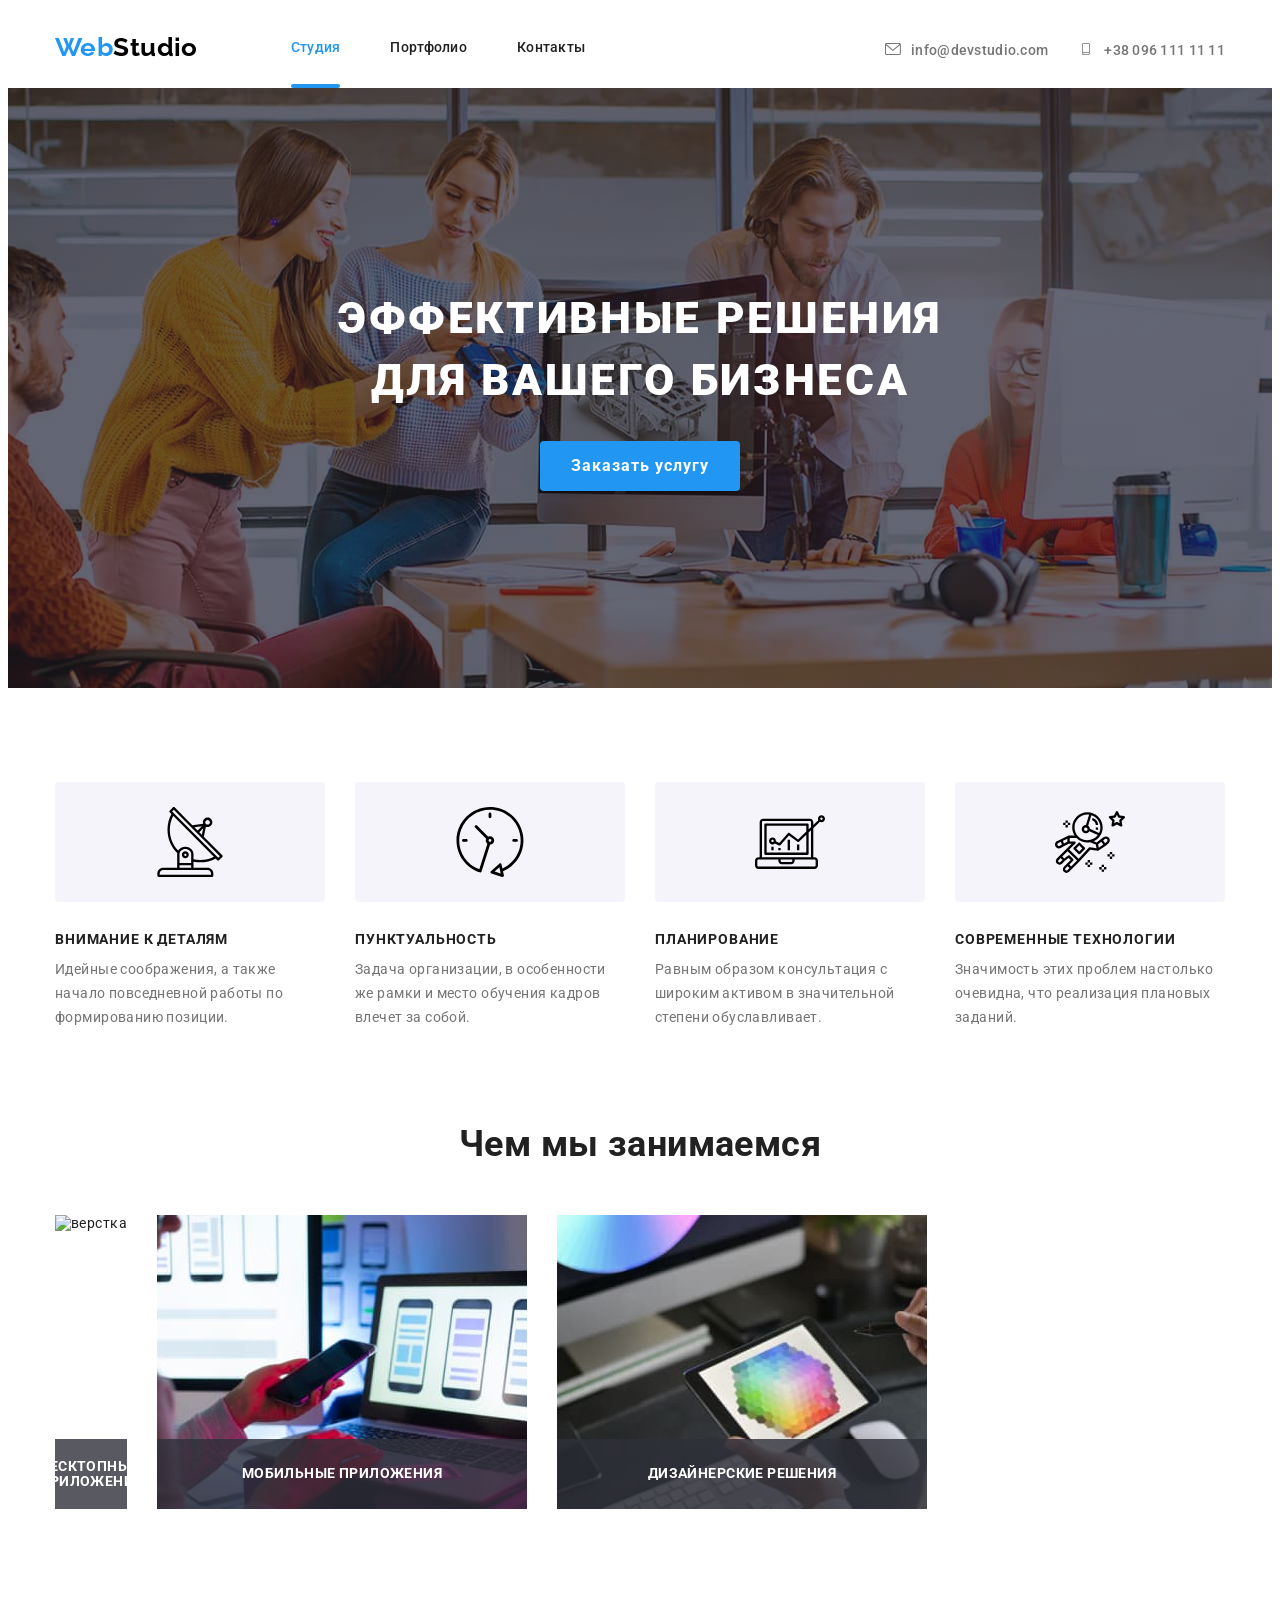
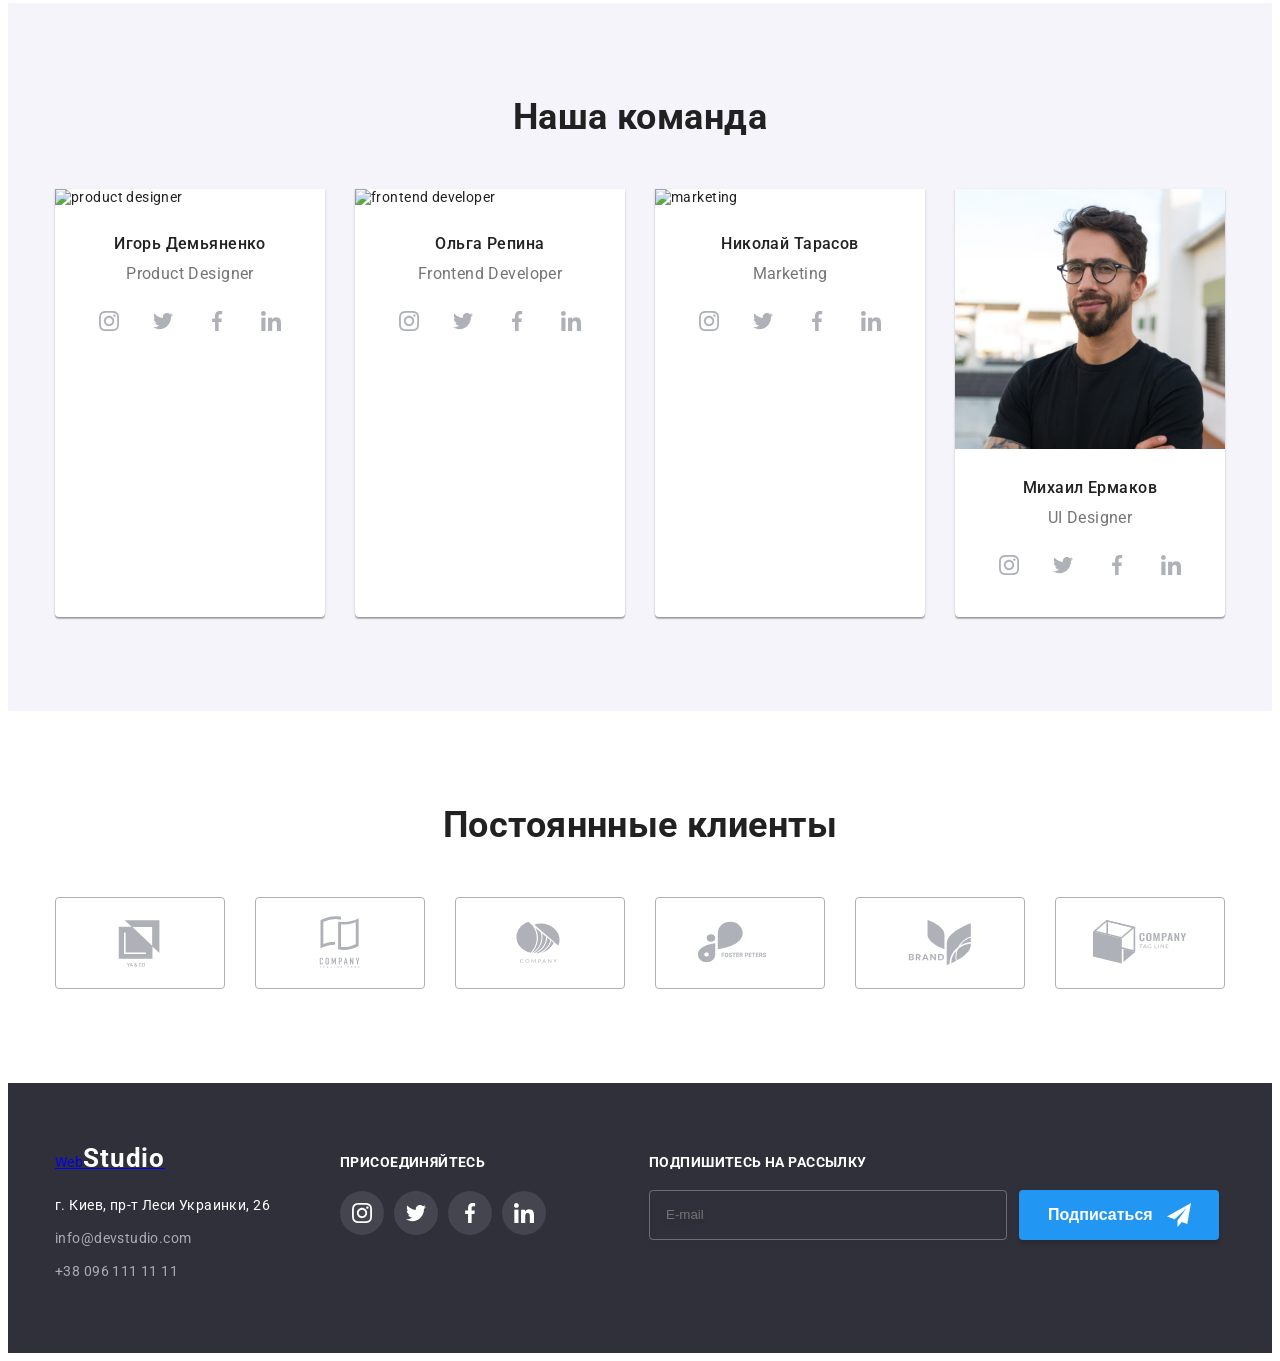
==== commit bae1ef76: "rewrited-header" ====
--- a/index.html
+++ b/index.html
@@ -23,25 +23,25 @@
   <body>
     <header>
       <div class="container c-site-nav">
-        <a href="./index.html" class="logo"><span class="logo-color">Web</span>Studio</a>
+        <a href="./index.html" class="c-site-nav__logo"><span class="c-site-nav__logo-color">Web</span>Studio</a>
         <nav class="contact-links">
-          <ul class="site-nav">
-            <li class="item"><a href="./index.html" class="site-nav-link current">Студия</a></li>
-            <li class="item"><a href="./portfolio.html" class="site-nav-link">Портфолио</a></li>
-            <li class="item"><a href="" class="site-nav-link">Контакты</a></li>
+          <ul class="contact-list">
+            <li class="contact-list__item"><a href="./index.html" class="contact-list__link current">Студия</a></li>
+            <li class="contact-list__item"><a href="./portfolio.html" class="contact-list__link">Портфолио</a></li>
+            <li class="contact-list__item"><a href="" class="contact-list__link">Контакты</a></li>
           </ul>
         </nav>
-        <ul class="header-contact-link">
-          <li class="item">
-            <a href="mailto:info@devstudio.com" class="h-e-link"
-              ><svg class="header-icon" width="16" height="12">
+        <ul class="header-contact">
+          <li class="header-contact__item">
+            <a href="mailto:info@devstudio.com" class="header-contact__mail"
+              ><svg class="header-contact__icon" width="16" height="12">
                 <use href="./images/symbol-defs-1.svg#icon-envelope-1"></use></svg
               >info@devstudio.com</a
             >
           </li>
-          <li class="item">
-            <a href="tel:+380961111111" class="h-ph-link"
-              ><svg class="header-icon" width="16" height="12">
+          <li class="header-contact__item">
+            <a href="tel:+380961111111" class="header-contact__phone"
+              ><svg class="header-contact__icon" width="16" height="12">
                 <use href="./images/symbol-defs-1.svg#icon-smartphone-1"></use></svg
               >+38 096 111 11 11</a
             >
--- a/css/styles.css
+++ b/css/styles.css
@@ -43,8 +43,8 @@
 }
 
 /*Утиліти*/
-.h-e-link,
-.h-ph-link {
+.header-contact__mail,
+.header-contact__phone {
   text-decoration: none;
   font-style: normal;
 }
@@ -104,7 +104,7 @@
   align-items: center;
 }
 
-.logo-color {
+.c-site-nav__logo-color {
   color: var(--btn-color-hb);
   text-decoration: none;
   font-family: Raleway;
@@ -113,7 +113,7 @@
   line-height: 1.2;
 }
 
-.logo {
+.c-site-nav__logo {
   text-decoration: none;
   font-family: Raleway;
   font-weight: 700;
@@ -122,14 +122,14 @@
   color: #000000;
 }
 
-.header-icon {
+.header-contact__icon {
   align-items: center;
   vertical-align: middle;
   margin-right: 10px;
   fill: currentColor;
 }
 
-.site-nav {
+.contact-list {
   display: flex;
   justify-content: center;
 
@@ -139,29 +139,29 @@
   line-height: 1.14;
 }
 
-.site-nav:hover,
-.site-nav:focus {
+.contact-list:hover,
+.contact-list:focus {
   color: var(--btn-color-hb);
 }
 
-.site-nav .header-contact-link {
+.contact-list .header-contact {
   padding: 0;
   margin: 0;
 }
 
-.site-nav:first-child {
+.contact-list:first-child {
   margin-left: 93px;
 }
 
-.site-nav .item {
+.contact-list .contact-list__item {
   margin-right: 50px;
 }
 
-.header-contact-link .item:last-child {
+.header-contact .header-contact__item:last-child {
   margin-right: 0;
 }
 
-.site-nav .current {
+.contact-list .current {
   color: var(--btn-color-hb);
 }
 
@@ -177,16 +177,16 @@
   border-radius: 2px;
 }
 
-.header-contact-link {
+.header-contact {
   margin-left: auto;
 }
 
-.h-e-link {
+.header-contact__mail {
   margin-right: 30px;
 }
 
-.h-e-link,
-.h-ph-link {
+.header-contact__mail,
+.header-contact__phone {
   display: flex;
   font-style: normal;
   font-weight: 500;
@@ -199,14 +199,14 @@
   transition: color var(--timing-duration) var(--timing-function);
 }
 
-.header-contact-link {
-  display: flex;
-}
-
-.header-contact-link .h-e-link:hover,
-.header-contact-link .h-e-link:focus,
-.header-contact-link .h-ph-link:hover,
-.header-contact-link .h-ph-link:focus {
+.header-contact {
+  display: flex;
+}
+
+.header-contact .header-contact__mail:hover,
+.header-contact .header-contact__mail:focus,
+.header-contact .header-contact__phone:hover,
+.header-contact .header-contact__phone:focus {
   color: var(--btn-color-hb);
 }
 
@@ -214,7 +214,7 @@
   align-items: baseline;
 }
 
-.site-nav-link {
+.contact-list__link {
   display: flex;
   position: relative;
 
@@ -230,8 +230,8 @@
   transition: color var(--timing-duration) var(--timing-function);
 }
 
-.site-nav-link:hover,
-.site-nav-link:focus {
+.contact-list__link:hover,
+.contact-list__link:focus {
   color: var(--btn-color-hb);
 }
 
@@ -691,7 +691,7 @@
   transform: translateY(0%);
 }
 
-.header-contact-link {
+.header-contact {
   font-style: normal;
   font-weight: 400;
   line-height: 1.14;
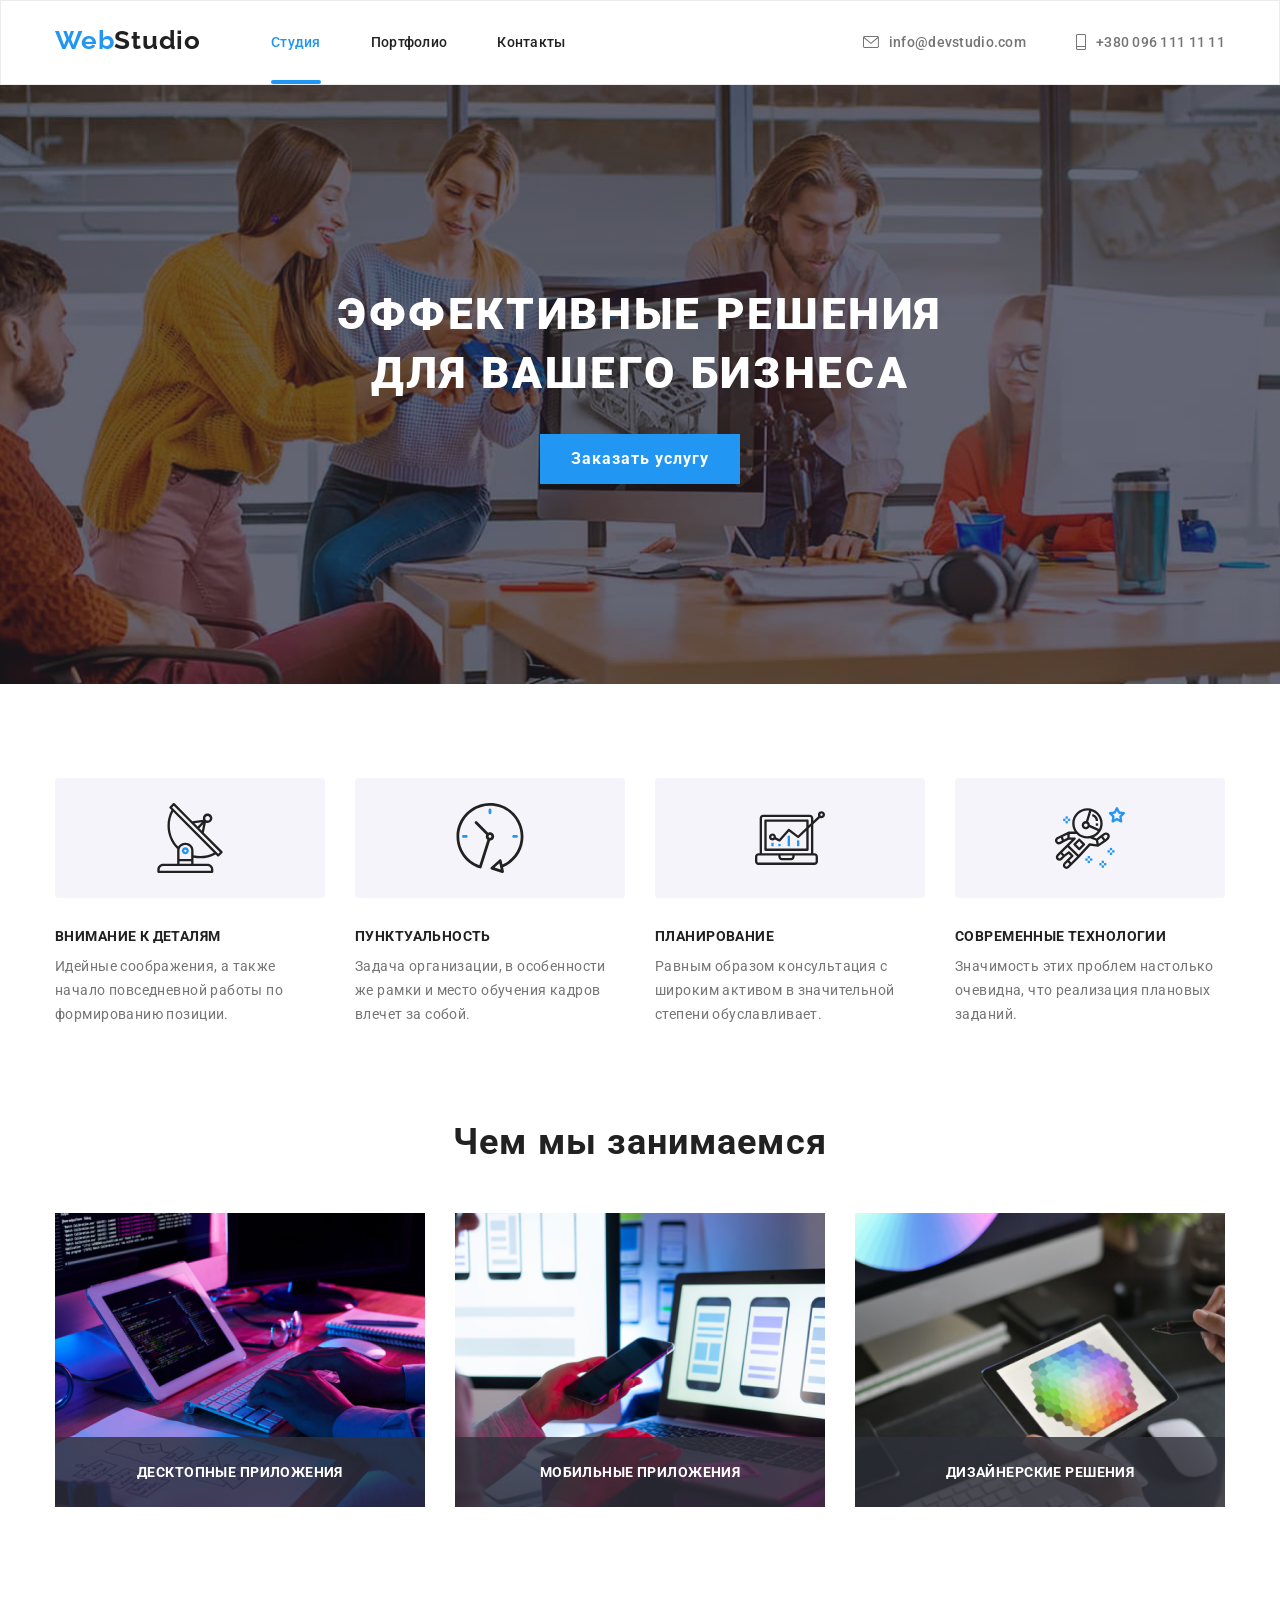
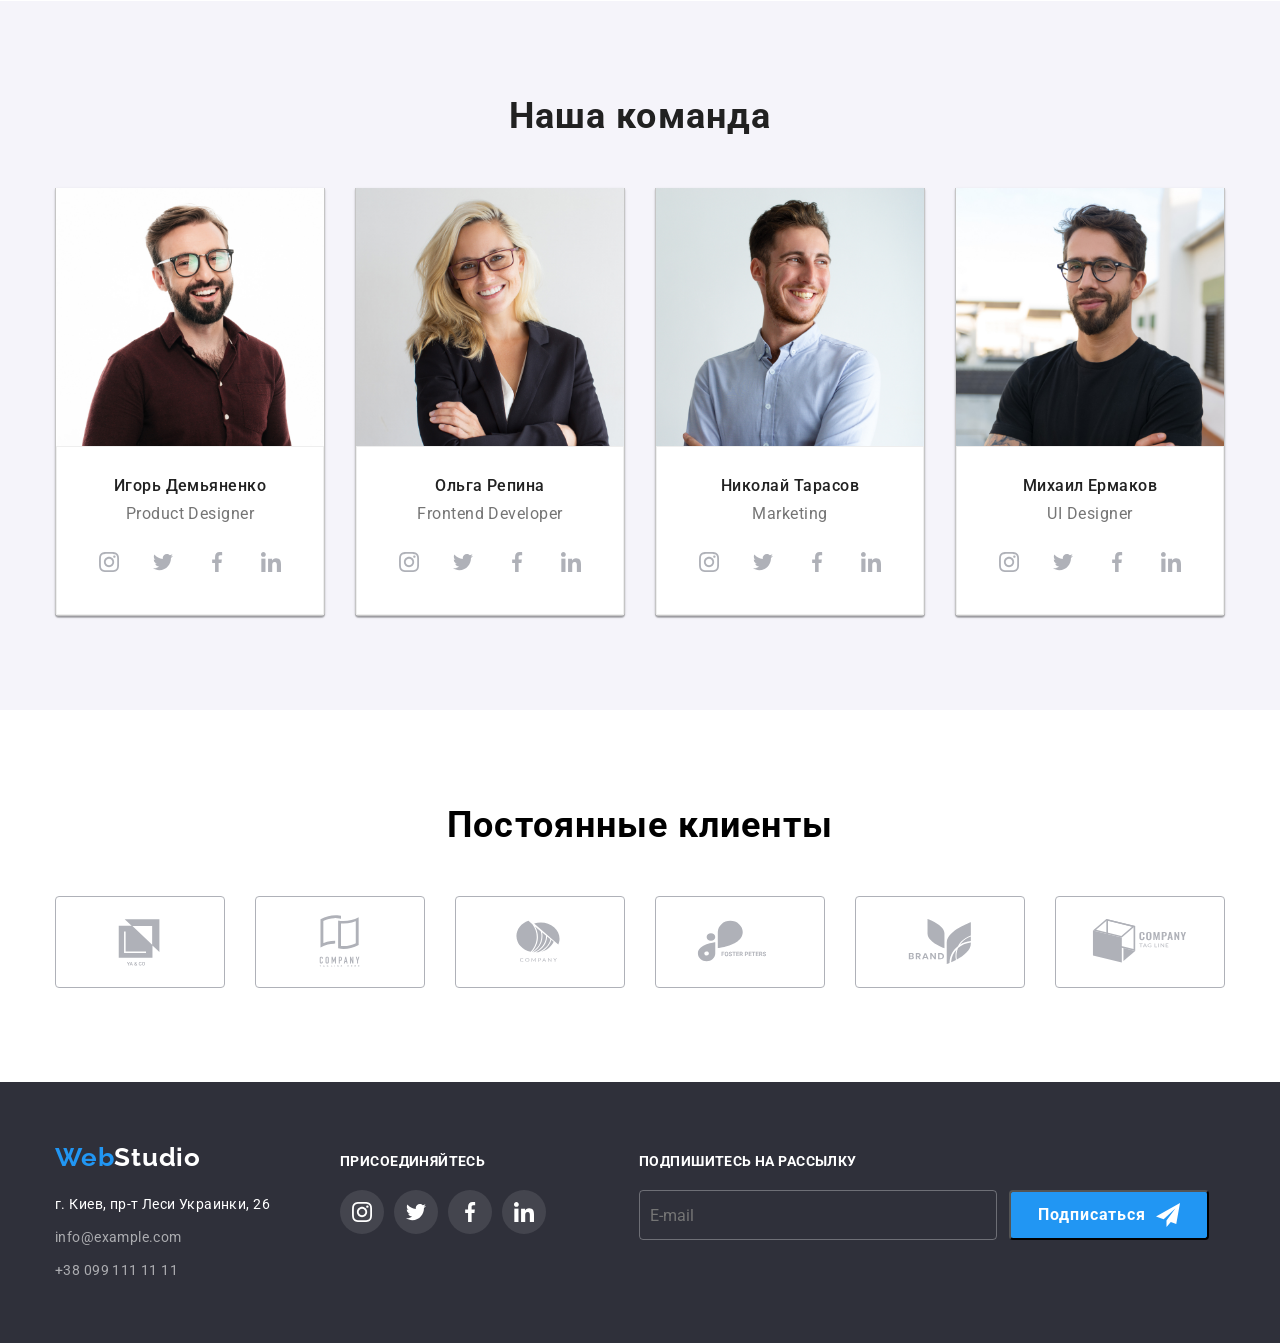
==== commit b9e337ee: "final" ====
--- a/index.html
+++ b/index.html
@@ -4,526 +4,504 @@
     <meta charset="UTF-8" />
     <meta http-equiv="X-UA-Compatible" content="IE=edge" />
     <meta name="viewport" content="width=device-width, initial-scale=1.0" />
-    <title>WebStudio</title>
-    <!--Шрифты -->
+    <title>Document</title>
     <link rel="preconnect" href="https://fonts.googleapis.com" />
     <link rel="preconnect" href="https://fonts.gstatic.com" crossorigin />
     <link
-      href="https://fonts.googleapis.com/css2?family=Raleway:wght@700&family=Roboto:wght@400;500;700;900&display=swap"
+      href="https://fonts.googleapis.com/css2?family=Raleway:wght@700&family=Roboto:wght@500&display=swap"
       rel="stylesheet"
     />
-
-    <!--normalize css  -->
-    <link rel="stylesheet" href="./css/normalize.css" />
-
-    <!--Стили -->
-    <link rel="stylesheet" href="./css/styles.css" />
+    <link
+      rel="stylesheet"
+      href="https://cdnjs.cloudflare.com/ajax/libs/modern-normalize/1.1.0/modern-normalize.min.css"
+      integrity="sha512-wpPYUAdjBVSE4KJnH1VR1HeZfpl1ub8YT/NKx4PuQ5NmX2tKuGu6U/JRp5y+Y8XG2tV+wKQpNHVUX03MfMFn9Q=="
+      crossorigin="anonymous"
+      referrerpolicy="no-referrer"
+    />
+    
+    <link rel="stylesheet" href="./css/style.css" />
+    <link rel="stylesheet" href="./css/main.min.css">
   </head>
-
   <body>
-    <header>
-      <div class="container c-site-nav">
-        <a href="./index.html" class="c-site-nav__logo"><span class="c-site-nav__logo-color">Web</span>Studio</a>
-        <nav class="contact-links">
-          <ul class="contact-list">
-            <li class="contact-list__item"><a href="./index.html" class="contact-list__link current">Студия</a></li>
-            <li class="contact-list__item"><a href="./portfolio.html" class="contact-list__link">Портфолио</a></li>
-            <li class="contact-list__item"><a href="" class="contact-list__link">Контакты</a></li>
+    <header class="header">
+      <div class="container flex header__container">
+        <a class="header__logo link" href="" lang="en">
+          Web<span class="header__studio">Studio</span></a
+        >
+        <nav class="nav">
+          <ul class="nav__list list">
+            <li class="nav__item">
+              <a href="index.html" class="nav__link current link">Студия</a>
+            </li>
+            <li class="nav__item">
+              <a href="portfolio.html" class="nav__link link">Портфолио</a>
+            </li>
+            <li class="nav__item">
+              <a href="#contact" class="nav__link link">Контакты</a>
+            </li>
           </ul>
         </nav>
-        <ul class="header-contact">
-          <li class="header-contact__item">
-            <a href="mailto:info@devstudio.com" class="header-contact__mail"
-              ><svg class="header-contact__icon" width="16" height="12">
-                <use href="./images/symbol-defs-1.svg#icon-envelope-1"></use></svg
-              >info@devstudio.com</a
-            >
-          </li>
-          <li class="header-contact__item">
-            <a href="tel:+380961111111" class="header-contact__phone"
-              ><svg class="header-contact__icon" width="16" height="12">
-                <use href="./images/symbol-defs-1.svg#icon-smartphone-1"></use></svg
-              >+38 096 111 11 11</a
-            >
-          </li>
-        </ul>
+        <div class="header-connect">
+          <ul class="flex list">
+            <li class="header-info">
+              <a href="" class="header-contacts link"
+                ><svg class="header-soc-icon" width="16" height="12">
+                  <use href="./1/icons.svg#icon-envelope"></use></svg
+                >info@devstudio.com</a
+              >
+            </li>
+            <li class="header-info">
+              <a href="" class="header-tel link"
+                ><svg class="header-soc-icon" width="10" height="16">
+                  <use href="./1/icons.svg#icon-Vector"></use></svg
+                >+380 096 111 11 11</a
+              >
+            </li>
+          </ul>
+        </div>
       </div>
     </header>
     <main>
-      <section class="hero hero-container">
-        <h1 class="hero-titel">
-          Эффективные решения
-          <br />
-          для вашего бизнеса
-        </h1>
-        <button data-modal-open type="button" class="hero-botton">Заказать услугу</button>
+      <section class="hero">
+        <div class="container">
+          <h1 class="hero-title">
+            Эффективные решения<br />
+            для вашего бизнеса
+          </h1>
+
+          <button class="hero-btn link" type="button" data-modal-open>
+            Заказать услугу
+          </button>
+        </div>
+      </section>
+      <section class="about">
+        <div class="container">
+          <ul class="about-list list flex">
+            <li class="about-item item">
+              <div class="about-square-item">
+                <svg class="about-soc-icon" width="70" height="70">
+                  <use href="./1/icons.svg#icon-antenna-1"></use>
+                </svg>
+              </div>
+              <h3 class="about-title">Внимание к деталям</h3>
+              <p class="about-text">
+                Идейные соображения, а также начало повседневной работы по
+                формированию позиции.
+              </p>
+            </li>
+            <li class="about-item item">
+              <div class="about-square-item">
+                <svg class="about-soc-icon" width="70" height="70">
+                  <use href="./1/icons.svg#icon-clock-1"></use>
+                </svg>
+              </div>
+              <h3 class="about-title">Пунктуальность</h3>
+              <p class="about-text">
+                Задача организации, в особенности же рамки и место обучения
+                кадров влечет за собой.
+              </p>
+            </li>
+            <li class="about-item item">
+              <div class="about-square-item">
+                <svg class="about-soc-icon" width="70" height="70">
+                  <use href="./1/icons.svg#icon-diagram-1"></use>
+                </svg>
+              </div>
+              <h3 class="about-title">Планирование</h3>
+              <p class="about-text">
+                Равным образом консультация с широким активом в значительной
+                степени обуславливает.
+              </p>
+            </li>
+            <li class="about-item item">
+              <div class="about-square-item">
+                <svg class="about-soc-icon" width="70" height="70">
+                  <use href="./1/icons.svg#icon-astronaut-1"></use>
+                </svg>
+              </div>
+              <h3 class="about-title">Современные технологии</h3>
+              <p class="about-text">
+                Значимость этих проблем настолько очевидна, что реализация
+                плановых заданий.
+              </p>
+            </li>
+          </ul>
+        </div>
+      </section>
+      <section class="about-second">
+        <div class="container">
+          <h2 class="about-second-title">Чем мы занимаемся</h2>
+          <ul class="about-second-list list flex">
+            <li class="about-second-item item">
+              <img
+                src="./1/1.png"
+                alt="Человек пишет на клавиатуре"
+                width="370"
+                height="294"
+              />
+              <p class="about-top-text">Десктопные приложения</p>
+            </li>
+            <li class="about-second-item item">
+              <img
+                src="./1/2.png"
+                alt="Человек держит телефон"
+                width="370"
+                height="294"
+              />
+              <p class="about-top-text">Мобильные приложения</p>
+            </li>
+            <li class="about-second-item item">
+              <img
+                src="./1/3.png"
+                alt="Человек держит планшет"
+                width="370"
+                height="294"
+              />
+              <p class="about-top-text">Дизайнерские решения</p>
+            </li>
+          </ul>
+        </div>
+      </section>
+      <section class="team">
+        <div class="container">
+          <h2 class="team-title">Наша команда</h2>
+          <ul class="team-list list flex">
+            <li class="team-item item">
+              <img src="./1/4.jpg" alt="Человек" width="270" height="260" />
+              <div class="main-wrap">
+                <h3 class="team-item-title">Игорь Демьяненко</h3>
+                <p class="team-item-text" lang="en">Product Designer</p>
+                <ul class="team-soc-list list">
+                  <li class="team-soc-item">
+                    <a href="" class="team-soc-link link"
+                      ><svg class="team-soc-icon" width="20" height="20">
+                        <use href="./1/icons.svg#icon-instagram-2-2"></use></svg
+                    ></a>
+                  </li>
+                  <li class="team-soc-item">
+                    <a href="" class="team-soc-link link"
+                      ><svg class="team-soc-icon" width="20" height="20">
+                        <use href="./1/icons.svg#icon-twitter-1-2"></use></svg
+                    ></a>
+                  </li>
+                  <li class="team-soc-item">
+                    <a href="" class="team-soc-link link"
+                      ><svg class="team-soc-icon" width="20" height="20">
+                        <use href="./1/icons.svg#icon-facebook-1-1"></use></svg
+                    ></a>
+                  </li>
+                  <li class="team-soc-item">
+                    <a href="" class="team-soc-link link"
+                      ><svg class="team-soc-icon" width="20" height="20">
+                        <use href="./1/icons.svg#icon-linkedin-1-1"></use></svg
+                    ></a>
+                  </li>
+                </ul>
+              </div>
+            </li>
+            <li class="team-item item">
+              <img src="./1/5.jpg" alt="Человек" width="270" height="260" />
+              <div class="main-wrap">
+                <h3 class="team-item-title">Ольга Репина</h3>
+                <p class="team-item-text" lang="en">Frontend Developer</p>
+                <ul class="team-soc-list list">
+                  <li class="team-soc-item">
+                    <a href="" class="team-soc-link link"
+                      ><svg class="team-soc-icon" width="20" height="20">
+                        <use href="./1/icons.svg#icon-instagram-2-2"></use></svg
+                    ></a>
+                  </li>
+                  <li class="team-soc-item">
+                    <a href="" class="team-soc-link link"
+                      ><svg class="team-soc-icon" width="20" height="20">
+                        <use href="./1/icons.svg#icon-twitter-1-2"></use></svg
+                    ></a>
+                  </li>
+                  <li class="team-soc-item">
+                    <a href="" class="team-soc-link link"
+                      ><svg class="team-soc-icon" width="20" height="20">
+                        <use href="./1/icons.svg#icon-facebook-1-1"></use></svg
+                    ></a>
+                  </li>
+                  <li class="team-soc-item">
+                    <a href="" class="team-soc-link link"
+                      ><svg class="team-soc-icon" width="20" height="20">
+                        <use href="./1/icons.svg#icon-linkedin-1-1"></use></svg
+                    ></a>
+                  </li>
+                </ul>
+              </div>
+            </li>
+            <li class="team-item item">
+              <img src="./1/6.jpg" alt="Человек" width="270" height="260" />
+              <div class="main-wrap">
+                <h3 class="team-item-title">Николай Тарасов</h3>
+                <p class="team-item-text" lang="en">Marketing</p>
+                <ul class="team-soc-list list">
+                  <li class="team-soc-item">
+                    <a href="" class="team-soc-link link"
+                      ><svg class="team-soc-icon" width="20" height="20">
+                        <use href="./1/icons.svg#icon-instagram-2-2"></use></svg
+                    ></a>
+                  </li>
+                  <li class="team-soc-item">
+                    <a href="" class="team-soc-link link"
+                      ><svg class="team-soc-icon" width="20" height="20">
+                        <use href="./1/icons.svg#icon-twitter-1-2"></use></svg
+                    ></a>
+                  </li>
+                  <li class="team-soc-item">
+                    <a href="" class="team-soc-link link"
+                      ><svg class="team-soc-icon" width="20" height="20">
+                        <use href="./1/icons.svg#icon-facebook-1-1"></use></svg
+                    ></a>
+                  </li>
+                  <li class="team-soc-item">
+                    <a href="" class="team-soc-link link"
+                      ><svg class="team-soc-icon" width="20" height="20">
+                        <use href="./1/icons.svg#icon-linkedin-1-1"></use></svg
+                    ></a>
+                  </li>
+                </ul>
+              </div>
+            </li>
+            <li class="team-item item">
+              <img src="./1/7.jpg" alt="Человек" width="270" height="260" />
+              <div class="main-wrap">
+                <h3 class="team-item-title">Михаил Ермаков</h3>
+                <p class="team-item-text" lang="en">UI Designer</p>
+                <ul class="team-soc-list list">
+                  <li class="team-soc-item">
+                    <a href="" class="team-soc-link link"
+                      ><svg class="team-soc-icon" width="20" height="20">
+                        <use href="./1/icons.svg#icon-instagram-2-2"></use></svg
+                    ></a>
+                  </li>
+                  <li class="team-soc-item">
+                    <a href="" class="team-soc-link link"
+                      ><svg class="team-soc-icon" width="20" height="20">
+                        <use href="./1/icons.svg#icon-twitter-1-2"></use></svg
+                    ></a>
+                  </li>
+                  <li class="team-soc-item">
+                    <a href="" class="team-soc-link link"
+                      ><svg class="team-soc-icon" width="20" height="20">
+                        <use href="./1/icons.svg#icon-facebook-1-1"></use></svg
+                    ></a>
+                  </li>
+                  <li class="team-soc-item">
+                    <a href="" class="team-soc-link link"
+                      ><svg class="team-soc-icon" width="20" height="20">
+                        <use href="./1/icons.svg#icon-linkedin-1-1"></use></svg
+                    ></a>
+                  </li>
+                </ul>
+              </div>
+            </li>
+          </ul>
+        </div>
       </section>
 
-      <section class="s-benefit">
-        <h2 hidden>Наши приемущества</h2>
-        <div class="container benefit-block">
-          <ul class="benefit-list">
-            <li class="item">
-              <div class="icons">
-                <svg class="benefit-icon">
-                  <use href="./images/symbol-defs-2.svg#icon-antenna1"></use>
-                </svg>
-              </div>
-              <h3 class="title">Внимание к деталям</h3>
-              <p class="text">
-                Идейные соображения, а также начало повседневной работы по формированию позиции.
-              </p>
-            </li>
-            <li class="item">
-              <div class="icons">
-                <svg class="benefit-icon">
-                  <use href="./images/symbol-defs-2.svg#icon-clock1"></use>
-                </svg>
-              </div>
-              <h3 class="title">Пунктуальность</h3>
-              <p class="text">
-                Задача организации, в особенности же рамки и место обучения кадров влечет за собой.
-              </p>
-            </li>
-            <li class="item">
-              <div class="icons">
-                <svg class="benefit-icon">
-                  <use href="./images/symbol-defs-2.svg#icon-diagram1"></use>
-                </svg>
-              </div>
-              <h3 class="title">Планирование</h3>
-              <p class="text">
-                Равным образом консультация с широким активом в значительной степени обуславливает.
-              </p>
-            </li>
-            <li class="item">
-              <div class="icons">
-                <svg class="benefit-icon">
-                  <use href="./images/symbol-defs-2.svg#icon-astronaut1"></use>
-                </svg>
-              </div>
-              <h3 class="title">Современные технологии</h3>
-              <p class="text">
-                Значимость этих проблем настолько очевидна, что реализация плановых заданий.
-              </p>
+      <section class="client">
+        <div class="container">
+          <h2 class="client-title">Постоянные клиенты</h2>
+          <ul class="client-list list">
+            <li class="client-item item">
+              <a href="" class="client-soc-link link"
+                ><svg class="client-soc-icon" width="106" height="60">
+                  <use href="./1/icons.svg#icon-photo5"></use></svg
+              ></a>
+            </li>
+            <li class="client-item item">
+              <a href="" class="client-soc-link link"
+                ><svg class="client-soc-icon" width="106" height="60">
+                  <use href="./1/icons.svg#icon-photo4"></use></svg
+              ></a>
+            </li>
+            <li class="client-item item">
+              <a href="" class="client-soc-link link"
+                ><svg class="client-soc-icon" width="106" height="60">
+                  <use href="./1/icons.svg#icon-photo3"></use></svg
+              ></a>
+            </li>
+            <li class="client-item item">
+              <a href="" class="client-soc-link link"
+                ><svg class="client-soc-icon" width="106" height="60">
+                  <use href="./1/icons.svg#icon-photo2"></use></svg
+              ></a>
+            </li>
+            <li class="client-item item">
+              <a href="" class="client-soc-link link"
+                ><svg class="client-soc-icon" width="106" height="60">
+                  <use href="./1/icons.svg#icon-photo1"></use></svg
+              ></a>
+            </li>
+            <li class="client-item item">
+              <a href="" class="client-soc-link link"
+                ><svg class="client-soc-icon" width="106" height="60">
+                  <use href="./1/icons.svg#icon-photo"></use></svg
+              ></a>
             </li>
           </ul>
         </div>
       </section>
 
-      <section class="s-about-our-work">
-        <div class="container about-our-work">
-          <h2 class="work about-us-title">Чем мы занимаемся</h2>
-          <ul class="our-work-list">
-            <li class="work-item">
-              <div class="box">
-                <img src="./images/services/comp.jpg" alt="верстка" width="370" />
-              </div>
-              <p class="work-c-text">Десктопные приложения</p>
-            </li>
+      <footer class="footer">
+        <div class="container">
+          <div class="footerf-felx">
+            <div class="footer-content">
+              <a class="link header-logo-footer" href="" lang="en">
+                Web<span class="header-studio-footer">Studio</span></a
+              >
 
-            <li class="work-item">
-              <div class="box">
-                <img src="./images/services/phone.jpg" alt="дизайн" width="370" />
-              </div>
+              <address>
+                <ul class="contacts-list list">
+                  <li class="contacts-item item">
+                    <a href="" class="contacts-link-addres link"
+                      >г. Киев, пр-т Леси Украинки, 26</a
+                    >
+                  </li>
+                  <li class="contacts-item item">
+                    <a href="" class="contacts-link link">info@example.com</a>
+                  </li>
+                  <li class="contacts-item item">
+                    <a href="" class="contacts-link link">+38 099 111 11 11</a>
+                  </li>
+                </ul>
+              </address>
+            </div>
+          </div>
 
-              <p class="work-c-text">Мобильные приложения</p>
-            </li>
-            <li class="work-item">
-              <div class="box">
-                <img src="./images/services/tablet.jpg" alt="оформление" width="370" />
-              </div>
-
-              <p class="work-c-text">Дизайнерские решения</p>
-            </li>
-          </ul>
-        </div>
-      </section>
-
-      <section class="about-us">
-        <h2 class="about-us-title">Наша команда</h2>
-        <div class="container about-us-block">
-          <ul class="about-us-list">
-            <li class="list">
-              <article class="w-card">
-                <div class="w-card-thumb">
-                  <img
-                    src="./images/team/product_designer.jpg"
-                    alt="product designer"
-                    width="270"
-                  />
-                </div>
-                <div class="name-position">
-                  <h3 class="name">Игорь Демьяненко</h3>
-                  <p class="text">Product Designer</p>
-                  <ul class="workers-soc-list list">
-                    <li class="workers-soc-item">
-                      <a href="" class="workers-soc-link link">
-                        <svg class="workers-soc-icon" width="20" height="20">
-                          <use href="./images/symbol-defs.svg#icon-instagram-2"></use>
-                        </svg>
-                      </a>
-                    </li>
-                    <li class="workers-soc-item">
-                      <a href="" class="workers-soc-link link">
-                        <svg class="workers-soc-icon" width="20" height="20">
-                          <use href="./images/symbol-defs.svg#icon-twitter-1"></use>
-                        </svg>
-                      </a>
-                    </li>
-                    <li class="workers-soc-item">
-                      <a href="" class="workers-soc-link link">
-                        <svg class="workers-soc-icon" width="20" height="20">
-                          <use href="./images/symbol-defs.svg#icon-facebook-1"></use>
-                        </svg>
-                      </a>
-                    </li>
-                    <li class="workers-soc-item">
-                      <a href="" class="workers-soc-link link">
-                        <svg class="workers-soc-icon" width="20" height="20">
-                          <use href="./images/symbol-defs.svg#icon-linkedin-1"></use>
-                        </svg>
-                      </a>
-                    </li>
-                  </ul>
-                </div>
-              </article>
-            </li>
-
-            <li class="list">
-              <article class="w-card">
-                <div class="w-card-thumb">
-                  <img
-                    src="./images/team/frontend_developer.jpg"
-                    alt="frontend developer"
-                    width="270"
-                  />
-                </div>
-                <div class="name-position">
-                  <h3 class="name">Ольга Репина</h3>
-                  <p class="text">Frontend Developer</p>
-                  <ul class="workers-soc-list list">
-                    <li class="workers-soc-item">
-                      <a href="" class="workers-soc-link link">
-                        <svg class="workers-soc-icon" width="20" height="20">
-                          <use href="./images/symbol-defs.svg#icon-instagram-2"></use>
-                        </svg>
-                      </a>
-                    </li>
-                    <li class="workers-soc-item">
-                      <a href="" class="workers-soc-link link">
-                        <svg class="workers-soc-icon" width="20" height="20">
-                          <use href="./images/symbol-defs.svg#icon-twitter-1"></use>
-                        </svg>
-                      </a>
-                    </li>
-                    <li class="workers-soc-item">
-                      <a href="" class="workers-soc-link link">
-                        <svg class="workers-soc-icon" width="20" height="20">
-                          <use href="./images/symbol-defs.svg#icon-facebook-1"></use>
-                        </svg>
-                      </a>
-                    </li>
-                    <li class="workers-soc-item">
-                      <a href="" class="workers-soc-link link">
-                        <svg class="workers-soc-icon" width="20" height="20">
-                          <use href="./images/symbol-defs.svg#icon-linkedin-1"></use>
-                        </svg>
-                      </a>
-                    </li>
-                  </ul>
-                </div>
-              </article>
-            </li>
-
-            <li class="list">
-              <article class="w-card">
-                <div class="w-card-thumb">
-                  <img src="./images/team/marketing.jpg" alt="marketing" width="270" />
-                </div>
-                <div class="name-position">
-                  <h3 class="name">Николай Тарасов</h3>
-                  <p class="text">Marketing</p>
-                  <ul class="workers-soc-list list">
-                    <li class="workers-soc-item">
-                      <a href="" class="workers-soc-link link">
-                        <svg class="workers-soc-icon" width="20" height="20">
-                          <use href="./images/symbol-defs.svg#icon-instagram-2"></use>
-                        </svg>
-                      </a>
-                    </li>
-                    <li class="workers-soc-item">
-                      <a href="" class="workers-soc-link link">
-                        <svg class="workers-soc-icon" width="20" height="20">
-                          <use href="./images/symbol-defs.svg#icon-twitter-1"></use>
-                        </svg>
-                      </a>
-                    </li>
-                    <li class="workers-soc-item">
-                      <a href="" class="workers-soc-link link">
-                        <svg class="workers-soc-icon" width="20" height="20">
-                          <use href="./images/symbol-defs.svg#icon-facebook-1"></use>
-                        </svg>
-                      </a>
-                    </li>
-                    <li class="workers-soc-item">
-                      <a href="" class="workers-soc-link link">
-                        <svg class="workers-soc-icon" width="20" height="20">
-                          <use href="./images/symbol-defs.svg#icon-linkedin-1"></use>
-                        </svg>
-                      </a>
-                    </li>
-                  </ul>
-                </div>
-              </article>
-            </li>
-
-            <li class="list">
-              <article class="w-card">
-                <div class="w-card-thumb">
-                  <img src="./images/team/ui_designer.jpg" alt="ui_designer" width="270" />
-                </div>
-                <div class="name-position">
-                  <h3 class="name">Михаил Ермаков</h3>
-                  <p class="text">UI Designer</p>
-                  <ul class="workers-soc-list list">
-                    <li class="workers-soc-item">
-                      <a href="" class="workers-soc-link link">
-                        <svg class="workers-soc-icon" width="20" height="20">
-                          <use href="./images/symbol-defs.svg#icon-instagram-2"></use>
-                        </svg>
-                      </a>
-                    </li>
-                    <li class="workers-soc-item">
-                      <a href="" class="workers-soc-link link">
-                        <svg class="workers-soc-icon" width="20" height="20">
-                          <use href="./images/symbol-defs.svg#icon-twitter-1"></use>
-                        </svg>
-                      </a>
-                    </li>
-                    <li class="workers-soc-item">
-                      <a href="" class="workers-soc-link link">
-                        <svg class="workers-soc-icon" width="20" height="20">
-                          <use href="./images/symbol-defs.svg#icon-facebook-1"></use>
-                        </svg>
-                      </a>
-                    </li>
-                    <li class="workers-soc-item">
-                      <a href="" class="workers-soc-link link">
-                        <svg class="workers-soc-icon" width="20" height="20">
-                          <use href="./images/symbol-defs.svg#icon-linkedin-1"></use>
-                        </svg>
-                      </a>
-                    </li>
-                  </ul>
-                </div>
-              </article>
-            </li>
-          </ul>
-        </div>
-      </section>
-      <section class="section clients">
-        <div class="container our-clients">
-          <h2 class="title-clients">Постояннные клиенты</h2>
-          <ul class="list-clients">
-            <li class="list-item">
-              <a class="clients-link" href="">
-                <svg class="clients-icon" width="106" height="60">
-                  <use href="./images/symbol-defs-2.svg#icon-Logo1"></use>
-                </svg>
-              </a>
-            </li>
-            <li class="list-item">
-              <a class="clients-link" href="">
-                <svg class="clients-icon" width="106" height="60">
-                  <use href="./images/symbol-defs-2.svg#icon-Logo2"></use>
-                </svg>
-              </a>
-            </li>
-            <li class="list-item">
-              <a class="clients-link" href="">
-                <svg class="clients-icon" width="106" height="60">
-                  <use href="./images/symbol-defs-2.svg#icon-Logo3"></use>
-                </svg>
-              </a>
-            </li>
-            <li class="list-item">
-              <a class="clients-link" href="">
-                <svg class="clients-icon" width="106" height="60">
-                  <use href="./images/symbol-defs-2.svg#icon-Logo4"></use>
-                </svg>
-              </a>
-            </li>
-            <li class="list-item">
-              <a class="clients-link" href="">
-                <svg class="clients-icon" width="106" height="60">
-                  <use href="./images/symbol-defs-4.svg#icon-Logo5"></use>
-                </svg>
-              </a>
-            </li>
-            <li class="list-item">
-              <a class="clients-link" href="">
-                <svg class="clients-icon" width="106" height="60">
-                  <use href="./images/symbol-defs-2.svg#icon-Logo6"></use>
-                </svg>
-              </a>
-            </li>
-          </ul>
-        </div>
-      </section>
+          <div class="footer-slogan">
+            <p class="footer-text-slogan">присоединяйтесь</p>
+            <ul class="team-soc-list-footer list">
+              <li class="team-soc-item">
+                <a href="" class="team-soc-link-footer link"
+                  ><svg class="footer-soc-icon" width="20" height="20">
+                    <use href="./1/icons.svg#icon-instagram-2-2"></use></svg
+                ></a>
+              </li>
+              <li class="team-soc-item">
+                <a href="" class="team-soc-link-footer link"
+                  ><svg class="footer-soc-icon" width="20" height="20">
+                    <use href="./1/icons.svg#icon-twitter-1-2"></use></svg
+                ></a>
+              </li>
+              <li class="team-soc-item">
+                <a href="" class="team-soc-link-footer link"
+                  ><svg class="footer-soc-icon" width="20" height="20">
+                    <use href="./1/icons.svg#icon-facebook-1-1"></use></svg
+                ></a>
+              </li>
+              <li class="team-soc-item">
+                <a href="" class="team-soc-link-footer link"
+                  ><svg class="footer-soc-icon" width="20" height="20">
+                    <use href="./1/icons.svg#icon-linkedin-1-1"></use></svg
+                ></a>
+              </li>
+            </ul>
+          </div>
+          <form >
+          <div class="footer-field">
+            
+            <p class="footer-text">Подпишитесь на рассылку</p>
+            <div class="footer-flex">
+              <input
+                type="email"
+                class="footer-input"
+                name="user-mail"
+                placeholder="E-mail"
+                required
+              />
+              <button class="telegram">
+                Подписаться<svg class="footer-btn" width="24px" height="24px">
+                  <use href="./1/icons.svg#icon-icon-send"></use>
+                </svg>
+              </button>
+            </div>
+          </div>
+        </div>
+      </form>
+      </footer>
       <div class="backdrop is-hidden" data-modal>
+        <!-- я удалил тут ис хиден!! -->
         <div class="modal">
-          <button type="button" class="modal-bnt-close" data-modal-close>
-            <svg class="modal-close" width="18" height="18">
-              <use href="./images/symbol-defs-5.svg#icon-close-black-18dp-2-1-2-1"></use>
+          <button type="button" class="modal-btn" data-modal-close>
+            <svg class="modal-icon" width="17" height="17">
+              <use href="./1/icons.svg#icon-close-black-18dp-2-1"></use>
             </svg>
           </button>
-
           <p class="modal-title">Оставьте свои данные, мы вам перезвоним</p>
-
           <form>
             <div class="modal-field">
-              <label class="modal-label" for="user-name">Имя</label>
+              <label class="moda-text">Ваше имя </label>
               <div class="input-wrap">
-                <input type="text" class="modal-input" name="user-name" id="user-name" />
-                <svg class="modal-icon" width="18" height="18">
-                  <use href="./images/symbol-defs6.svg#icon-person-black-18dp-1-1"></use>
+                <input
+                  type="text"
+                  class="modal-input"
+                  name="user-name"
+                  required
+                />
+                <svg class="modal-icons" width="18" height="18">
+                  <use href="./1/icons.svg#icon-person-black-18dp-1"></use>
                 </svg>
               </div>
             </div>
             <div class="modal-field">
-              <label for="user-tel" class="modal-label">Телефон</label>
+              <label class="moda-text">Телефон</label>
               <div class="input-wrap">
-                <input type="tel" class="modal-input" name="user-tel" id="user-tel" />
-                <svg class="modal-icon" width="18" height="18">
-                  <use href="./images/symbol-defs6.svg#icon-phone-black-18dp-1-1"></use>
+                <input
+                  type="text"
+                  class="modal-input"
+                  name="user-name"
+                  required
+                />
+                <svg class="modal-icons" width="18" height="18">
+                  <use href="./1/icons.svg#icon-phone-black-18dp-1"></use>
                 </svg>
               </div>
             </div>
             <div class="modal-field">
-              <label for="user-email" class="modal-label">Почта</label>
+              <label class="moda-text">Почта</label>
               <div class="input-wrap">
-                <input type="email" class="modal-input" name="user-email" id="user-email" />
-                <svg class="modal-icon" width="18" height="18">
-                  <use href="./images/symbol-defs6.svg#icon-Vector-1-1"></use>
-                </svg>
-              </div>
-            </div>
-            <div class="modal-field">
-              <label for="user-text" class="modal-label">Комментарий</label>
+                <input
+                  type="text"
+                  class="modal-input"
+                  name="user-name"
+                  required
+                />
+                <svg class="modal-icons" width="18" height="18">
+                  <use href="./1/icons.svg#icon-email-black-18dp-1"></use>
+                </svg>
+              </div>
+            </div>
+            <div class="modal-field-com">
+              <label for="user-text" class="moda-text">Комментарий</label>
               <textarea
                 name="user-text"
                 id="user-text"
-                class="modal-text"
+                class="modal-textarea"
                 placeholder="Введите текст"
               ></textarea>
             </div>
-
-            <div class="covenant">
+            <div class="modal-field-flex">
               <input
-                class="checkbox-policy visually-hidden"
                 type="checkbox"
-                name="covenant"
-                id="covenant"
+                name="privacy"
+                value="true"
+                class="modal-check visually-hidden"
+                id="privacy"
               />
-              <label for="covenant" class="covenant-title">
-                Соглашаюсь с рассылкой и принимаю </label
-              ><a class="covenant-link" href="">Условия договора</a>
-            </div>
-
-            <button type="submit" class="modal-bnt-send">Отправить</button>
+              <label for="privacy" class="check-text">
+                Соглашаюсь с рассылкой и принимаю
+              </label>
+              <a href="" class="modal-doc">Условия договора</a>
+            </div>
+            <button type="submit" class="modal-btn-sbm">Отправить</button>
           </form>
         </div>
       </div>
-
-      <script src="./js/modal.js"></script>
     </main>
-    <footer>
-      <section class="s-footer">
-        <h2 hidden>Футер</h2>
-        <div class="container footer">
-          <div class="logo-adress">
-            <a href="./index.html" class="logo"
-              ><span class="logo-color">Web</span><span class="bottom-logo-color">Studio</span></a
-            >
-            <address>
-              <ul class="contact-link-list">
-                <li class="item">
-                  <a
-                    href="https://g.page/stamp-capital?share"
-                    class="addres-link"
-                    target="_blank"
-                    rel="noopener nofollow noreferrer"
-                    >г. Киев, пр-т Леси Украинки, 26
-                  </a>
-                </li>
-
-                <li class="item">
-                  <a href="mailto:info@devstudio.com" class="e-link">info@devstudio.com</a>
-                </li>
-                <li class="item">
-                  <a href="tel:+380961111111" class="ph-link">+38 096 111 11 11</a>
-                </li>
-              </ul>
-            </address>
-          </div>
-
-          <div class="footer-soc">
-            <p class="title-soc">Присоединяйтесь</p>
-            <ul class="footer-soc-list">
-              <li class="footer-soc-item">
-                <a class="footer-soc-link" href="">
-                  <svg class="footer-soc-icon" width="20" height="20">
-                    <use href="./images/symbol-defs.svg#icon-instagram-2"></use>
-                  </svg>
-                </a>
-              </li>
-
-              <li class="footer-soc-item">
-                <a class="footer-soc-link" href="">
-                  <svg class="footer-soc-icon" width="20" height="20">
-                    <use href="./images/symbol-defs.svg#icon-twitter-1"></use>
-                  </svg>
-                </a>
-              </li>
-
-              <li class="footer-soc-item">
-                <a class="footer-soc-link" href="">
-                  <svg class="footer-soc-icon" width="20" height="20">
-                    <use href="./images/symbol-defs.svg#icon-facebook-1"></use>
-                  </svg>
-                </a>
-              </li>
-
-              <li class="footer-soc-item">
-                <a class="footer-soc-link" href="">
-                  <svg class="footer-soc-icon" width="20" height="20">
-                    <use href="./images/symbol-defs.svg#icon-linkedin-1"></use>
-                  </svg>
-                </a>
-              </li>
-            </ul>
-          </div>
-          <div class="footer-form">
-            <p class="footer-title">Подпишитесь на рассылку</p>
-            <form class="footer-mail-form">
-              <label for="footer-mail"></label>
-              <input
-                type="email"
-                class="footer-input"
-                name="footer-mail"
-                placeholder="E-mail"
-                id="footer-mail"
-              />
-              <button class="footer-btn button" type="submit">
-                Подписаться<svg class="icon-send" width="24" height="24">
-                  <use href="./images/symbol-defs8.svg#icon-icon-send-1"></use>
-                </svg>
-              </button>
-            </form>
-          </div>
-        </div>
-      </section>
-    </footer>
+    <script src="./js/modal.js"></script>
   </body>
 </html>
--- a/css/style.css
+++ b/css/style.css
@@ -0,0 +1,156 @@
+/* -----------------------------------------------vars------------------------------------------------------------------------------- */
+
+
+
+
+
+
+
+
+
+
+.portfolio-hero-btn:focus,
+.portfolio-hero-btn:hover {
+    color: #FFFFFF;
+    background-color: var(--accent-color);
+    box-shadow: 0px 3px 1px rgba(0, 0, 0, 0.1), 0px 1px 2px rgba(0, 0, 0, 0.08),
+        0px 2px 2px rgba(0, 0, 0, 0.12);
+
+
+}
+
+.porfolio-hero-item1:hover .prt-text,
+.porfolio-hero-item1:focus .prt-text,
+.prt-link:focus .prt-text {
+    transform: translateY(0);
+}
+
+
+.prt-wrap-text {
+    position: relative;
+    overflow: hidden;
+}
+
+.prt-text {
+    position: absolute;
+    top: 0;
+    background-color: rgba(33, 150, 243, 0.9);
+    ;
+    height: 100%;
+    font-weight: 400;
+    font-size: 18px;
+    line-height: 1.55;
+    letter-spacing: 0.03em;
+    color: #FFFFFF;
+    text-align: center;
+    padding: 63px 24px 63px 24px;
+    transform: translateY(101%);
+    transition: transform 250ms cubic-bezier(0.4, 0, 0.2, 1);
+
+}
+
+.prt-link {
+    display: block;
+}
+
+.prt-link:hover,
+.prt-link:focus {
+    box-shadow: 0px 1px 1px rgba(0, 0, 0, 0.12), 0px 4px 4px rgba(0, 0, 0, 0.06), 1px 4px 6px rgba(0, 0, 0, 0.16);
+}
+
+.portfolio-wrap {
+    padding: 20px 24px;
+}
+
+.porfolio-hero1 {
+    padding-top: 56px;
+}
+
+.portfolio-hero {
+    padding-bottom: 94px;
+    padding-top: 94px;
+}
+
+.portfolio-hero-title {
+    font-weight: bold;
+    font-size: 18px;
+    line-height: 2;
+    color: var(--main-text-color);
+    letter-spacing: 0.06em;
+
+}
+
+.portfolio-hero-text {
+    font-size: 18px;
+    line-height: 2;
+    color: var(--second-text-color);
+    letter-spacing: 0.06em;
+    margin-top: 4px;
+}
+
+.porfolio-hero-item {
+    margin-left: 8px;
+}
+
+
+
+.portfolio-hero-btn {
+    display: inline-block;
+    border-radius: 4px;
+    border: 0px;
+    padding: 6px 22px;
+    background-color: var(--team-background-color);
+
+    font-family: inherit;
+    font-style: normal;
+    font-weight: 500;
+    font-size: 16px;
+    line-height: 1.62;
+    text-align: center;
+    letter-spacing: 0.03em;
+    color: var(--main-title-color);
+    cursor: pointer;
+    transition: box-shadow 250ms cubic-bezier(0.4, 0, 0.2, 1),
+        color 250ms cubic-bezier(0.4, 0, 0.2, 1),
+        background-color 250ms cubic-bezier(0.4, 0, 0.2, 1);
+
+
+}
+
+.porfolio-hero-item1 {
+    margin-right: 30px;
+    margin-bottom: 30px;
+    border: 1px solid #EEEEEE;
+    transition: box-shadow 250ms cubic-bezier(0.4, 0, 0.2, 1);
+}
+
+.porfolio-hero-item1:focus,
+.porfolio-hero-item1:hover {
+    box-shadow: 0px 1px 1px rgba(0, 0, 0, 0.12), 0px 4px 4px rgba(0, 0, 0, 0.06), 1px 4px 6px rgba(0, 0, 0, 0.16);
+
+}
+
+.porfolio-hero-item1:nth-child(n+7) {
+    margin-bottom: 0px;
+}
+
+.porfolio-hero-item1:nth-child(3n) {
+    margin-right: 0;
+}
+
+.porfolio-hero-list1 {
+    flex-wrap: wrap;
+    padding-inline-start: 0px;
+    display: flex;
+    justify-content: center;
+    width: 1200px;
+
+}
+
+
+.porfolio-hero-list {
+    display: flex;
+    justify-content: center;
+    margin: 0;
+    margin-bottom: 50px;
+}
--- a/css/main.min.css
+++ b/css/main.min.css
@@ -0,0 +1,2 @@
+.header{border:1px solid #ECECEC}.header-info{margin-right:50px;display:flex}.header-info:last-child{margin-right:0px}.header-connect{margin-left:auto}.header__container{justify-content:space-between;text-align:center;display:flex}.header__studio{color:var(--main-text-color)}.header-tel{display:flex;font-weight:500;font-size:14px;line-height:1.33;letter-spacing:0.02em;color:var(--second-text-color);align-items:center;flex-wrap:nowrap;transition:color 250ms cubic-bezier(0.4, 0, 0.2, 1);padding-bottom:32px;padding-top:32px}.header-tel:focus,.header-tel:hover{color:var(--accent-color)}.header-soc-icon:focus .header-tel,.header-soc-icon:hover .header-tel{color:var(--accent-color)}.header-contacts{display:flex;font-weight:500;font-size:14px;line-height:1.33;letter-spacing:0.02em;color:var(--second-text-color);padding-top:32px;padding-bottom:32px;height:100%;display:flex;align-items:center;justify-content:center;transition:color 250ms cubic-bezier(0.4, 0, 0.2, 1)}.header-contacts:hover,.header-contacts:focus{color:var(--accent-color)}.header-contacts:hover .header-soc-icon,.header-contacts:focus .header-soc-icon{fill:var(--accent-color)}.header__logo{padding:24px 0;display:block;font-family:Raleway;font-style:normal;font-weight:bold;font-size:26px;line-height:1.19;letter-spacing:0.03em;margin-right:70px;color:var(--accent-color)}.header-soc-link{height:100%;display:flex;align-items:center;justify-content:center}.header-soc-icon{fill:currentColor;margin-right:10px;transition:fill 250ms cubic-bezier(0.4, 0, 0.2, 1)}.header-soc-icon:focus,.header-soc-icon:hover{fill:var(--accent-color)}.header-soc-icon:focus .header-contacts,.header-soc-icon:hover .header-contacts{color:var(--accent-color)}.header-tel:hover .header-soc-icon,.header-tel:focus .header-soc-icon{fill:var(--accent-color)}.nav__item{margin-right:50px;box-sizing:border-box}.nav__item:last-child{margin-right:0px}.nav__link.current::after{content:"";position:absolute;width:100%;height:4px;background-color:var(--accent-color);border-radius:2px;left:0;bottom:0}.nav__list{display:flex}.nav__link{display:block;font-weight:500;font-size:14px;line-height:1.33;letter-spacing:0.02em;color:var(--header-text-color);padding-bottom:32px;padding-top:32px;transition:color 250ms cubic-bezier(0.4, 0, 0.2, 1);position:relative}.nav__link:focus,.nav__link:hover{color:var(--accent-color)}.hero{background-color:var(--header-background-color);background-image:linear-gradient(rgba(47,48,58,0.4), rgba(47,48,58,0.4)),url(../1/Background.jpg);background-repeat:no-repeat;background-position:center;background-size:cover;padding-bottom:200px;padding-top:200px;max-width:1600px;margin:0 auto}.hero-title{font-weight:900;font-size:44px;line-height:1.36;text-align:center;letter-spacing:0.06em;text-transform:uppercase;color:var(--first-button-color)}.hero-btn{font-family:inherit;font-weight:bold;font-size:16px;line-height:30px;border:none;letter-spacing:0.06em;color:var(--first-button-color);background-color:var(--accent-color);width:200px;height:50px;margin-top:40px;display:block;align-items:center;text-align:center;margin:0 auto;margin-top:30px;transition:background-color 250ms cubic-bezier(0.4, 0, 0.2, 1)}.hero-btn:focus,.hero-btn:hover{background-color:#188ce8}.about-top-text{position:absolute;bottom:0;font-weight:700;font-size:14px;line-height:1.15;letter-spacing:0.03em;text-transform:uppercase;color:#FFFFFF;background-color:rgba(47,48,58,0.8);height:23.8%;width:100%;display:flex;align-items:center;justify-content:center}.about-square{display:flex;padding-bottom:30px}.about-square-item{width:270px;height:120px;background:#F5F4FA;border-radius:4px;margin-bottom:30px;align-items:center;justify-content:center;display:flex}.about-square-list{display:flex}.about{padding-top:94px;padding-bottom:94px;margin-left:0px}.about-list{margin-top:0px;margin-bottom:0px;padding-inline-start:0px}.about-item{margin-left:30px;width:270px}.about-item:first-child{margin-left:0px}.about-title{font-weight:bold;font-size:14px;line-height:1.18;letter-spacing:0.03em;text-transform:uppercase;color:var(--main-text-color);margin-bottom:10px}.about-text{font-weight:normal;font-size:14px;line-height:1.71;letter-spacing:0.03em;color:var(--second-text-color)}.about-second-list{margin-left:-30px}.about-second{padding-bottom:94px}.about-second-title{font-weight:bold;font-size:36px;line-height:1.18;text-align:center;letter-spacing:0.03em;color:var(--main-text-color);margin-bottom:50px}.about-second-item{margin-left:30px;position:relative}.team{background-color:var(--team-background-color);padding-bottom:94px;padding-top:94px}.team-soc-list-footer{display:flex;justify-content:center}.team-soc-icon{fill:var(--icon-color);transition:fill 250ms cubic-bezier(0.4, 0, 0.2, 1)}.team-soc-link:hover .team-soc-icon,.team-soc-link:focus .team-soc-icon{fill:#FFFFFF}.team-soc-list{display:flex;justify-content:center}.team-soc-link{width:100%;height:100%;border-radius:50%;display:flex;align-items:center;justify-content:center;transition:background-color 250ms cubic-bezier(0.4, 0, 0.2, 1)}.team-soc-link:hover,.team-soc-link:focus{background-color:var(--accent-color)}.team-soc-item{width:44px;height:44px;margin-right:10px}.team-soc-item:last-child{margin-right:0px}.team-title{font-weight:bold;font-size:36px;line-height:1.18;text-align:center;letter-spacing:0.03em;color:var(--main-text-color);margin-bottom:50px}.team-item-title{font-weight:500;font-size:16px;line-height:1.18;text-align:center;letter-spacing:0.03em;color:var(--main-text-color);margin-bottom:10px}.team-item-text{font-weight:normal;font-size:16px;line-height:1.18;text-align:center;letter-spacing:0.03em;color:var(--second-text-color);margin-bottom:16px}.team-list{padding-inline-start:0px;margin:0}.team-item{margin-left:30px;justify-content:space-between;background:#FFFFFF;box-shadow:0px 1px 3px rgba(0,0,0,0.12),0px 1px 1px rgba(0,0,0,0.14),0px 2px 1px rgba(0,0,0,0.2);border-radius:0px 0px 4px 4px;border:1px solid #c5c5c5;border-top:0}.team-item:first-child{margin-left:0}.team-div{padding-top:30px;padding-bottom:30px}.contacts-item{margin-bottom:9px}.contacts-item:last-child{margin-bottom:0px}.contacts-list{display:block}.contacts-link{font-weight:normal;font-size:14px;line-height:1.71;letter-spacing:0.03em;color:var(--footer-text-color);text-decoration:none;transition:color 250ms cubic-bezier(0.4, 0, 0.2, 1)}.contacts-link:focus,.contacts-link:hover{color:var(--first-button-color)}.contacts-link-addres{font-weight:normal;font-size:14px;line-height:1.71;letter-spacing:0.03em;color:var(--first-button-color);margin-bottom:9px}.main-wrap{background:#FFFFFF;border:1px solid #EEEEEE;box-sizing:border-box;padding-bottom:30px;padding-top:30px}.telegram{width:200px;height:50px;background:#2196F3;border-radius:4px;text-align:center;display:flex;justify-content:center;align-items:center;font-weight:700;font-size:16px;line-height:1.875;letter-spacing:0.06em;color:#FFFFFF;transition:background 250ms cubic-bezier(0.4, 0, 0.2, 1),color 250ms cubic-bezier(0.4, 0, 0.2, 1);margin-left:12px}.telegram:focus,.telegram:hover{background-color:#FFFFFF;color:var(--accent-color)}.telegram:focus .footer-btn,.telegram:hover .footer-btn{fill:var(--accent-color)}.client-soc-link{fill:var(--icon-color);border-color:var(--icon-color);width:170px;height:92px;border:1px solid #AFB1B8;border-radius:4px;margin-right:30px;transition:border-color 250ms cubic-bezier(0.4, 0, 0.2, 1) fill 250ms cubic-bezier(0.4, 0, 0.2, 1)}.client-soc-link:hover,.client-soc-link:focus{fill:var(--accent-color);border-color:var(--accent-color)}.client-soc-link:hover .client-item,.client-soc-link:focus .client-item{border-color:var(--accent-color)}.client-soc-link{width:100%;height:100%;display:flex;align-items:center;justify-content:center;outline:transparent}.client{padding-bottom:94px;padding-top:94px}.client-title{text-align:center;font-weight:700;font-size:36px;line-height:1.17;text-align:center;letter-spacing:0.03em}.client-list{display:flex;margin-top:50px}.client-item{width:170px;height:92px;margin-right:30px}.client-item:hover,.client-item:focus{border-color:var(--accent-color)}.client-item:last-child{margin-right:0px}.client-item:hover .client-soc-link,.client-item:focus .client-soc-link{fill:var(--accent-color)}.current-client{fill:var(--accent-color);border-color:var(--accent-color)}.header-studio-footer{color:var(--first-button-color);margin-bottom:20px}.footer-btn{margin-left:10px;fill:#FFFFFF;transition:fill 250ms cubic-bezier(0.4, 0, 0.2, 1)}.footer-field{margin-right:auto}.footerf-felx{display:flex}.footer-input{width:358px;height:50px;border:1px solid rgba(255,255,255,0.3);border-radius:4px;background-color:transparent;padding-left:10px;color:#FFFFFF;outline:none}.footer-input:hover,.footer-input:focus{border-color:var(--accent-color)}.team-soc-link-footer{width:100%;height:100%;border-radius:50%;display:flex;align-items:center;justify-content:center;background:rgba(255,255,255,0.1);transition:background-color 250ms cubic-bezier(0.4, 0, 0.2, 1)}.footer-text-slogan{font-weight:700;font-size:14px;line-height:1.14;letter-spacing:0.03em;text-transform:uppercase;color:#FFFFFF;margin-bottom:20px}.footer-text{font-weight:700;font-size:14px;line-height:1.14;letter-spacing:0.03em;text-transform:uppercase;color:#FFFFFF;margin-bottom:20px}.footer{padding-bottom:60px;padding-top:60px}.footer .container{display:flex;align-items:baseline}.header-logo-footer{margin-bottom:20px;font-family:Raleway;font-style:normal;font-weight:bold;font-size:26px;line-height:1.19;letter-spacing:0.03em;color:var(--accent-color)}.footer-slogan{margin-right:93px}.footer-soc-icon{fill:#FFFFFF}.footer-content{margin-right:70px}.team-soc-link-footer:hover .team-soc-icon,.team-soc-link-footer:focus .team-soc-icon{fill:#FFFFFF}.team-soc-link-footer:hover,.team-soc-link-footer:focus{background-color:var(--accent-color)}.footer-flex{display:flex}.is-hidden{visibility:hidden;opacity:0;pointer-events:none}.visually-hidden{position:absolute;white-space:nowrap;width:1px;height:1px;overflow:hidden;border:0;padding:0;clip:rect(0 0 0 0);clip-path:inset(50%);margin:-1px}.backdrop{width:100%;height:100%;background-color:rgba(0,0,0,0.2);position:fixed;top:0;transition:opacity 250ms, visibility 250ms}.modal{width:528px;height:581px;background-color:#FFFFFF;box-shadow:0px 1px 3px rgba(0,0,0,0.12),0px 1px 1px rgba(0,0,0,0.14),0px 2px 1px rgba(0,0,0,0.2);border-radius:4px;position:absolute;top:50%;left:50%;transform:translate(-50%, -50%);padding:40px}.modal-btn{display:flex;position:absolute;top:8px;right:8px;width:30px;height:30px;border-radius:50%;border:1px solid rgba(0,0,0,0.1);background-color:#FFFFFF;cursor:pointer;align-items:center;justify-content:center;transition:fill 250ms cubic-bezier(0.4, 0, 0.2, 1)}.modal-icon{fill:#212121}.modal-icon:focus,.modal-icon:hover{fill:var(--accent-color)}.modal-btn:hover .modal-icon{fill:var(--accent-color)}.modal-title{font-weight:700;font-size:20px;line-height:23px;text-align:center;letter-spacing:0.03em;color:var(--main-text-color);margin-bottom:12px}.modal-input{width:100%;height:40px;border:1px solid rgba(33,33,33,0.2);border-radius:4px;padding:15px 0 15px 42px;outline:transparent;transition:border-color 250ms cubic-bezier(0.4, 0, 0.2, 1)}.modal-input:focus{border-color:var(--accent-color)}.modal-input:focus+.modal-icons{fill:var(--accent-color)}.moda-text{color:var(--second-text-color);font-weight:400;font-size:12px;line-height:1.16;letter-spacing:0.01em;display:block;margin-bottom:4px}.modal-coment{width:100%;height:120px;border:1px solid rgba(33,33,33,0.2);border-radius:4px}.modal-textarea{width:100%;background:#FFFFFF;border-radius:4px;height:120px;border:1px solid rgba(33,33,33,0.2);resize:none;padding-top:12px;padding-left:16px;padding-right:16px;padding-bottom:12px;font-weight:400;font-size:12px;line-height:1.16;letter-spacing:0.01em;color:rgba(117,117,117,0.5);outline:transparent;transition:border-color 250ms cubic-bezier(0.4, 0, 0.2, 1)}.modal-textarea:hover,.modal-textarea:focus{border-color:var(--accent-color)}.modal-field-com{margin-bottom:20px}.modal-icons{position:absolute;left:15px;top:50%;transform:translateY(-50%);fill:#212121;transition:fill 250ms cubic-bezier(0.4, 0, 0.2, 1)}.input-wrap{position:relative}.modal-field{margin-bottom:10px}.check-text{padding-left:8px;font-weight:400;font-size:14px;line-height:1.71;letter-spacing:0.03em;color:#757575;display:flex;align-items:center}.check-text::before{content:"";width:16px;height:15px;border:2px solid #212121;border-radius:3px;margin-right:8px}.modal-check:checked+.check-text::before{background-color:var(--accent-color);border-color:var(--accent-color);background-image:url(../1/check.svg);background-repeat:no-repeat;background-position:center;border:none}.modal-check:focus+.check-text::before{border-color:var(--accent-color)}.modal-field-flex{display:flex;align-items:center;margin-bottom:30px}.modal-doc{display:block;padding-left:4px;font-weight:400;font-size:14px;line-height:1.71;letter-spacing:0.03em;color:#2196F3}.modal-btn-sbm{width:200px;height:50px;display:block;margin:0 auto;background:var(--accent-color);box-shadow:0px 4px 4px rgba(0,0,0,0.15);border-radius:4px;border-color:transparent;font-family:'Roboto';font-style:normal;font-weight:700;font-size:16px;line-height:1.87;letter-spacing:0.06em;color:#FFFFFF;transition:background 250ms cubic-bezier(0.4, 0, 0.2, 1)}p,h1,h2,h3,h4,h5,h6{margin:0}ul,ol{margin:0;padding-left:0}:root{--main-text-color: #212121;--second-text-color: #757575;--header-text-color: #212121;--header-background-color: #2F303A;--first-button-color: #FFFFFF;--accent-color: #2196F3;--footer-text-color: #FFFFFF99;--team-background-color: #F5F4FA;--border-color: #EEEEEE;--icon-color: #AFB1B8}img{display:block;max-width:100%;height:auto}.flex{display:flex}.button{cursor:pointer}.link{text-decoration:none}.list{list-style:none}body{font-family:'Roboto', sans-serif;background-color:white}.current{color:var(--accent-color)}footer{background-color:var(--header-background-color)}.focus:focus{color:var(--accent-color)}.hover:hover{color:var(--accent-color)}address{font-style:normal;margin-top:20px}.current-btn{color:var(--first-button-color);background-color:var(--accent-color)}.container{width:1200px;margin:0 auto;padding-left:15px;padding-right:15px}
+/*# sourceMappingURL=main.min.css.map */
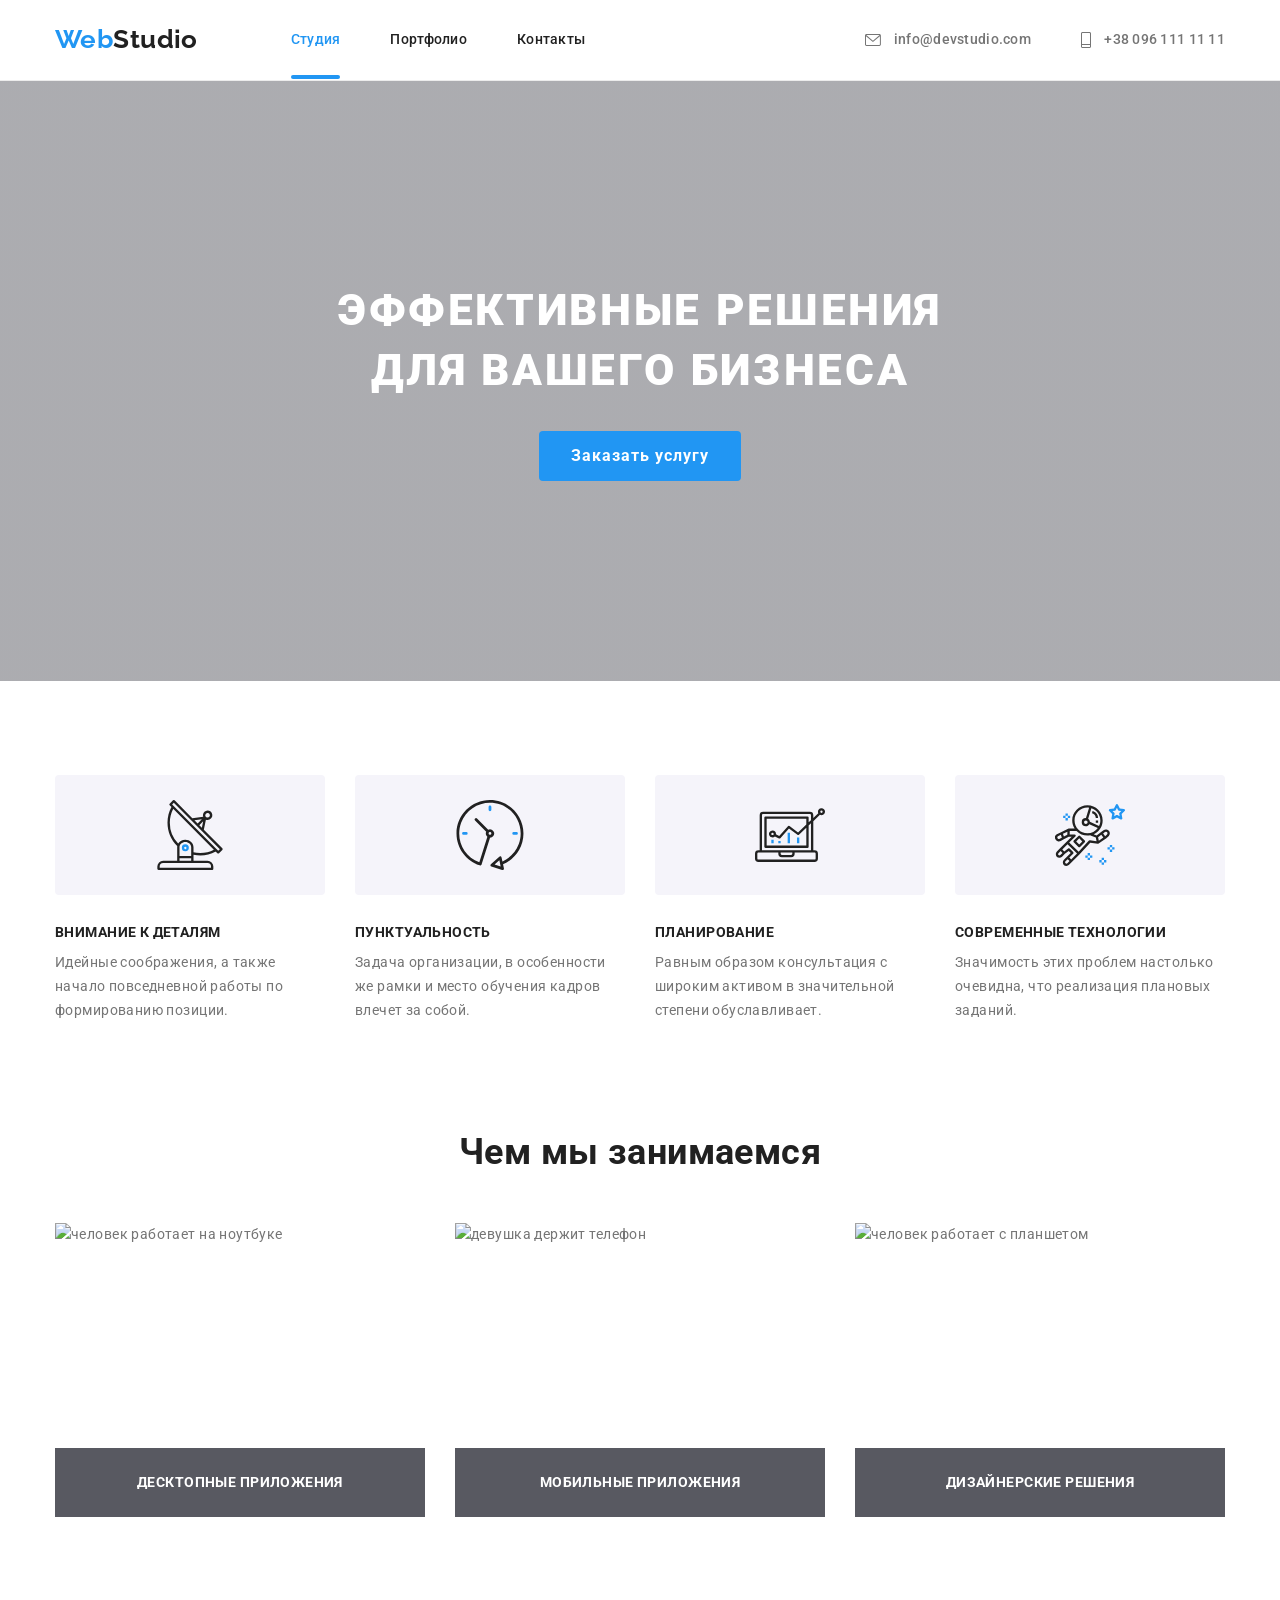
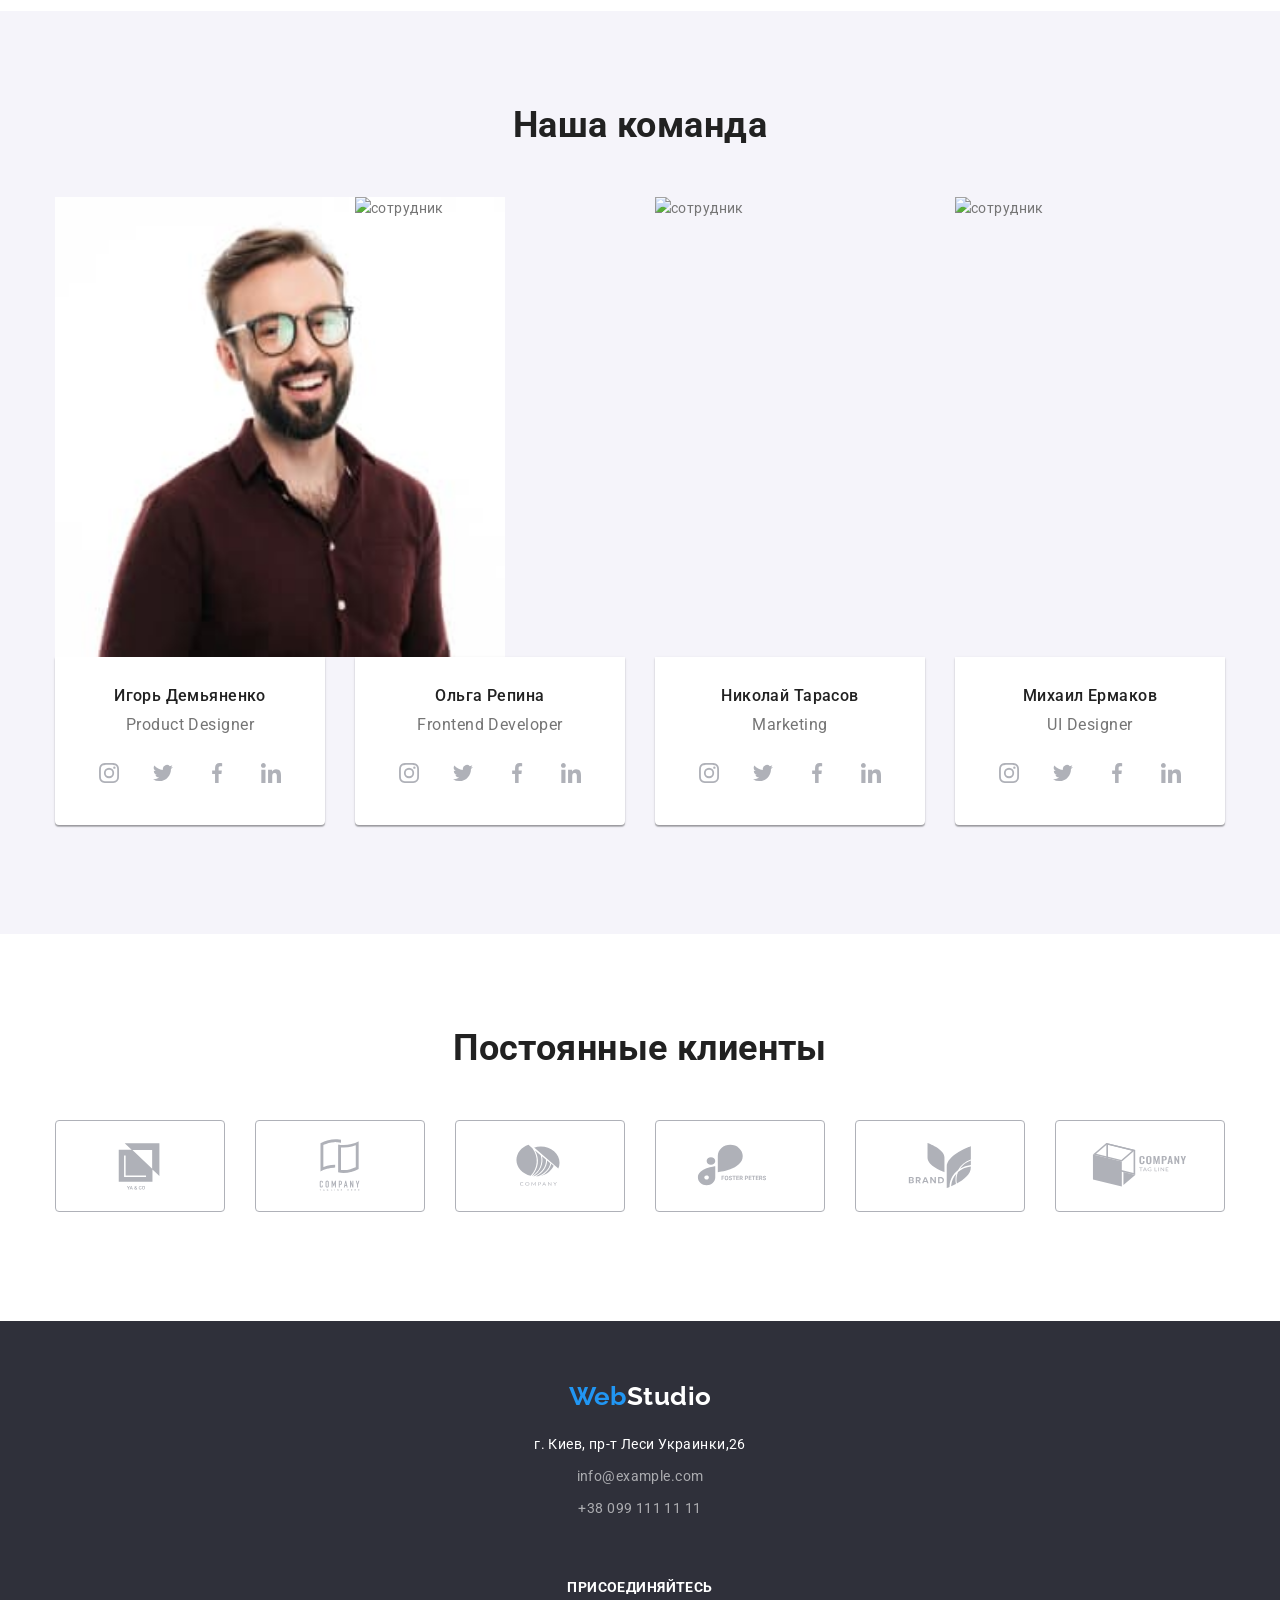
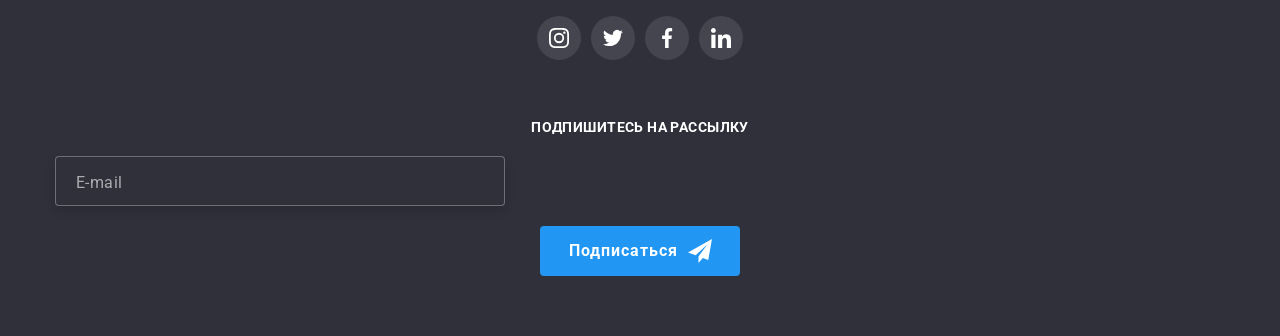
==== commit 4e75acfc: "final2" ====
--- a/index.html
+++ b/index.html
@@ -1,507 +1,792 @@
 <!DOCTYPE html>
 <html lang="ru">
-  <head>
-    <meta charset="UTF-8" />
-    <meta http-equiv="X-UA-Compatible" content="IE=edge" />
-    <meta name="viewport" content="width=device-width, initial-scale=1.0" />
-    <title>Document</title>
-    <link rel="preconnect" href="https://fonts.googleapis.com" />
-    <link rel="preconnect" href="https://fonts.gstatic.com" crossorigin />
-    <link
-      href="https://fonts.googleapis.com/css2?family=Raleway:wght@700&family=Roboto:wght@500&display=swap"
-      rel="stylesheet"
-    />
-    <link
-      rel="stylesheet"
-      href="https://cdnjs.cloudflare.com/ajax/libs/modern-normalize/1.1.0/modern-normalize.min.css"
-      integrity="sha512-wpPYUAdjBVSE4KJnH1VR1HeZfpl1ub8YT/NKx4PuQ5NmX2tKuGu6U/JRp5y+Y8XG2tV+wKQpNHVUX03MfMFn9Q=="
-      crossorigin="anonymous"
-      referrerpolicy="no-referrer"
-    />
-    
-    <link rel="stylesheet" href="./css/style.css" />
-    <link rel="stylesheet" href="./css/main.min.css">
-  </head>
-  <body>
-    <header class="header">
-      <div class="container flex header__container">
-        <a class="header__logo link" href="" lang="en">
-          Web<span class="header__studio">Studio</span></a
-        >
-        <nav class="nav">
-          <ul class="nav__list list">
-            <li class="nav__item">
-              <a href="index.html" class="nav__link current link">Студия</a>
-            </li>
-            <li class="nav__item">
-              <a href="portfolio.html" class="nav__link link">Портфолио</a>
-            </li>
-            <li class="nav__item">
-              <a href="#contact" class="nav__link link">Контакты</a>
-            </li>
-          </ul>
-        </nav>
-        <div class="header-connect">
-          <ul class="flex list">
-            <li class="header-info">
-              <a href="" class="header-contacts link"
-                ><svg class="header-soc-icon" width="16" height="12">
-                  <use href="./1/icons.svg#icon-envelope"></use></svg
-                >info@devstudio.com</a
-              >
-            </li>
-            <li class="header-info">
-              <a href="" class="header-tel link"
-                ><svg class="header-soc-icon" width="10" height="16">
-                  <use href="./1/icons.svg#icon-Vector"></use></svg
-                >+380 096 111 11 11</a
-              >
-            </li>
-          </ul>
+    <head>
+        <meta charset="UTF-8" />
+        <meta http-equiv="X-UA-Compatible" content="IE=edge" />
+        <meta name="viewport" content="width=device-width, initial-scale=1.0" />
+        <title>Document</title>
+        <link rel="preconnect" href="https://fonts.googleapis.com" />
+        <link rel="preconnect" href="https://fonts.gstatic.com" crossorigin />
+        <link
+            href="https://fonts.googleapis.com/css2?family=Raleway:wght@700&family=Roboto:wght@400;500;700;900&display=swap"
+            rel="stylesheet"
+        />
+        <link
+            rel="stylesheet"
+            href="https://cdnjs.cloudflare.com/ajax/libs/modern-normalize/1.1.0/modern-normalize.css"
+            integrity="sha512-Y0MM+V6ymRKN2zStTqzQ227DWhhp4Mzdo6gnlRnuaNCbc+YN/ZH0sBCLTM4M0oSy9c9VKiCvd4Jk44aCLrNS5Q=="
+            crossorigin="anonymous"
+            referrerpolicy="no-referrer"
+        />
+        <link rel="stylesheet" href="./css/styles.css" />
+        <link rel="stylesheet" href="./css/main.min.css" />
+    </head>
+    <body>
+        <!-- HEADER!!!!!!!!!!!!!! -->
+        <header class="header">
+            <div class="container header__container">
+                <a class="header__logo logo" href="./index.html"
+                    >Web<span class="header__accent link">Studio</span></a
+                >
+                <nav class="nav">
+                    <ul class="nav__list header__list">
+                        <li class="nav__item">
+                            <a class="link current" href="./index.html"
+                                >Cтудия</a
+                            >
+                        </li>
+                        <li class="nav__item">
+                            <a class="link" href="./portfolio.html"
+                                >Портфолио</a
+                            >
+                        </li>
+                        <li class="nav__item">
+                            <a class="link" href="">Контакты</a>
+                        </li>
+                    </ul>
+                </nav>
+                <ul class="contacts header__list">
+                    <li class="contacts__item">
+                        <a class="link" href="mailto:info@devstudio.com">
+                            <div class="icon">
+                                <svg class="icon__mail" width="16" height="12">
+                                    <use
+                                        href="./images/symbol-defs.svg#icon-mail"
+                                    ></use>
+                                </svg>
+                            </div>
+                            info@devstudio.com</a
+                        >
+                    </li>
+                    <li class="contacts__item">
+                        <a class="link" href="tel:+380961111111">
+                            <div class="icon">
+                                <svg class="icon__tel" width="10" height="16">
+                                    <use
+                                        href="./images/symbol-defs.svg#icon-tel"
+                                    ></use>
+                                </svg>
+                            </div>
+                            +38 096 111 11 11</a
+                        >
+                    </li>
+                </ul>
+            </div>
+        </header>
+        <main>
+            <!-- HERO!!!!!!!!!!!!!! -->
+            <section class="hero">
+                <h1 class="hero__title">
+                    Эффективные решения для вашего бизнеса
+                </h1>
+                <button class="primary-btn" data-modal-open type="button">
+                    Заказать услугу
+                </button>
+            </section>
+            <!-- FEATURES!!!!!!!!!!!!!!!!!! -->
+            <section class="section features">
+                <div class="container">
+                    <h2 class="hidden-title">Особенности</h2>
+                    <ul class="features__list">
+                        <li class="features__item">
+                            <div class="features__box">
+                                <svg width="70" height="70">
+                                    <use
+                                        href="./images/symbol-defs.svg#icon-antenna-1-1"
+                                    ></use>
+                                </svg>
+                            </div>
+                            <h3 class="features__title top-text">
+                                Внимание к деталям
+                            </h3>
+                            <p class="features__text">
+                                Идейные соображения, а также начало повседневной
+                                работы по формированию позиции.
+                            </p>
+                        </li>
+                        <li class="features__item">
+                            <div class="features__box">
+                                <svg width="70" height="70">
+                                    <use
+                                        href="./images/symbol-defs.svg#icon-clock-1-1"
+                                    ></use>
+                                </svg>
+                            </div>
+                            <h3 class="features__title top-text">
+                                Пунктуальность
+                            </h3>
+                            <p class="features__text">
+                                Задача организации, в особенности же рамки и
+                                место обучения кадров влечет за собой.
+                            </p>
+                        </li>
+                        <li class="features__item">
+                            <div class="features__box">
+                                <svg width="70" height="70">
+                                    <use
+                                        href="./images/symbol-defs.svg#icon-diagram-1-1"
+                                    ></use>
+                                </svg>
+                            </div>
+                            <h3 class="features__title top-text">
+                                Планирование
+                            </h3>
+                            <p class="features__text">
+                                Равным образом консультация с широким активом в
+                                значительной степени обуславливает.
+                            </p>
+                        </li>
+                        <li class="features__item">
+                            <div class="features__box">
+                                <svg width="70" height="70">
+                                    <use
+                                        href="./images/symbol-defs.svg#icon-astronaut-1-1"
+                                    ></use>
+                                </svg>
+                            </div>
+                            <h3 class="features__title top-text">
+                                Современные технологии
+                            </h3>
+                            <p class="features__text">
+                                Значимость этих проблем настолько очевидна, что
+                                реализация плановых заданий.
+                            </p>
+                        </li>
+                    </ul>
+                </div>
+            </section>
+            <!-- WORK!!!!!!!!!!!!!!! -->
+            <section class="section">
+                <div class="container">
+                    <h2 class="work-title">Чем мы занимаемся</h2>
+                    <ul class="work">
+                        <li class="work__item">
+                            <div class="work__box">
+                                <a class="work__link" href=""
+                                    ><img
+                                        src="./images/w1.jpg"
+                                        alt="человек работает на ноутбуке"
+                                        width="370"
+                                        height="294"
+                                    />
+                                    <p class="work__text top-text">
+                                        Десктопные приложения
+                                    </p></a
+                                >
+                            </div>
+                        </li>
+                        <li class="work__item">
+                            <div class="work__box">
+                                <a class="work__link" href=""
+                                    ><img
+                                        src="./images/w2.jpg"
+                                        alt="девушка держит телефон"
+                                        width="370"
+                                        height="294"
+                                    />
+                                    <p class="work__text top-text">
+                                        Мобильные приложения
+                                    </p></a
+                                >
+                            </div>
+                        </li>
+                        <li class="work__item">
+                            <div class="work__box">
+                                <a class="work__link" href=""
+                                    ><img
+                                        src="./images/w3.jpg"
+                                        alt="человек работает с планшетом"
+                                        width="370"
+                                        height="294"
+                                    />
+                                    <p class="work__text top-text">
+                                        Дизайнерские решения
+                                    </p></a
+                                >
+                            </div>
+                        </li>
+                    </ul>
+                </div>
+            </section>
+            <!-- TEAM!!!!!!!!!!!!!!!!!!!!! -->
+            <section class="section team">
+                <div class="container">
+                    <h2 class="second-title">Наша команда</h2>
+                    <ul class="team__list">
+                        <li class="team__item">
+                            <img
+                                src="./images/com.jpg"
+                                alt="сотрудник"
+                                width="450"
+                                height="460"
+                            />
+                            <div class="team__box">
+                                <h3 class="team__title">Игорь Демьяненко</h3>
+                                <p class="team__text">Product Designer</p>
+                                <ul class="social">
+                                    <li class="social__item">
+                                        <a
+                                            href=""
+                                            class="social__link team__link"
+                                        >
+                                            <svg
+                                                width="44"
+                                                height="44"
+                                                class="team__icon"
+                                            >
+                                                <use
+                                                    href="./images/symbol-defs.svg#icon-Ellipse11"
+                                                ></use></svg
+                                        ></a>
+                                    </li>
+                                    <li class="social__item">
+                                        <a
+                                            href=""
+                                            class="social__link team__link"
+                                        >
+                                            <svg
+                                                width="44"
+                                                height="44"
+                                                class="team__icon"
+                                            >
+                                                <use
+                                                    href="./images/symbol-defs.svg#icon-Ellipse22"
+                                                ></use></svg
+                                        ></a>
+                                    </li>
+                                    <li class="social__item">
+                                        <a
+                                            href=""
+                                            class="social__link team__link"
+                                        >
+                                            <svg
+                                                width="44"
+                                                height="44"
+                                                class="team__icon"
+                                            >
+                                                <use
+                                                    href="./images/symbol-defs.svg#icon-Ellipse33"
+                                                ></use></svg
+                                        ></a>
+                                    </li>
+                                    <li class="social__item">
+                                        <a
+                                            href=""
+                                            class="social__link team__link"
+                                        >
+                                            <svg
+                                                width="44"
+                                                height="44"
+                                                class="team__icon"
+                                            >
+                                                <use
+                                                    href="./images/symbol-defs.svg#icon-Ellipse44"
+                                                ></use></svg
+                                        ></a>
+                                    </li>
+                                </ul>
+                            </div>
+                        </li>
+                        <li class="team__item">
+                            <img
+                                src="./images/c1.jpg"
+                                alt="сотрудник"
+                                width="450"
+                                height="460"
+                            />
+                            <div class="team__box">
+                                <h3 class="team__title">Ольга Репина</h3>
+                                <p class="team__text">Frontend Developer</p>
+                                <ul class="social">
+                                    <li class="social__item">
+                                        <a
+                                            href=""
+                                            class="social__link team__link"
+                                        >
+                                            <svg
+                                                width="44"
+                                                height="44"
+                                                class="team__icon"
+                                            >
+                                                <use
+                                                    href="./images/symbol-defs.svg#icon-Ellipse11"
+                                                ></use></svg
+                                        ></a>
+                                    </li>
+                                    <li class="social__item">
+                                        <a
+                                            href=""
+                                            class="social__link team__link"
+                                        >
+                                            <svg
+                                                width="44"
+                                                height="44"
+                                                class="team__icon"
+                                            >
+                                                <use
+                                                    href="./images/symbol-defs.svg#icon-Ellipse22"
+                                                ></use></svg
+                                        ></a>
+                                    </li>
+                                    <li class="social__item">
+                                        <a
+                                            href=""
+                                            class="social__link team__link"
+                                        >
+                                            <svg
+                                                width="44"
+                                                height="44"
+                                                class="team__icon"
+                                            >
+                                                <use
+                                                    href="./images/symbol-defs.svg#icon-Ellipse33"
+                                                ></use></svg
+                                        ></a>
+                                    </li>
+                                    <li class="social__item">
+                                        <a
+                                            href=""
+                                            class="social__link team__link"
+                                        >
+                                            <svg
+                                                width="44"
+                                                height="44"
+                                                class="team__icon"
+                                            >
+                                                <use
+                                                    href="./images/symbol-defs.svg#icon-Ellipse44"
+                                                ></use></svg
+                                        ></a>
+                                    </li>
+                                </ul>
+                            </div>
+                        </li>
+                        <li class="team__item">
+                            <img
+                                src="./images/c2.jpg"
+                                alt="сотрудник"
+                                width="450"
+                                height="460"
+                            />
+                            <div class="team__box">
+                                <h3 class="team__title">Николай Тарасов</h3>
+                                <p class="team__text">Marketing</p>
+                                <ul class="social">
+                                    <li class="social__item">
+                                        <a
+                                            href=""
+                                            class="social__link team__link"
+                                        >
+                                            <svg
+                                                width="44"
+                                                height="44"
+                                                class="team__icon"
+                                            >
+                                                <use
+                                                    href="./images/symbol-defs.svg#icon-Ellipse11"
+                                                ></use></svg
+                                        ></a>
+                                    </li>
+                                    <li class="social__item">
+                                        <a
+                                            href=""
+                                            class="social__link team__link"
+                                        >
+                                            <svg
+                                                width="44"
+                                                height="44"
+                                                class="team__icon"
+                                            >
+                                                <use
+                                                    href="./images/symbol-defs.svg#icon-Ellipse22"
+                                                ></use></svg
+                                        ></a>
+                                    </li>
+                                    <li class="social__item">
+                                        <a
+                                            href=""
+                                            class="social__link team__link"
+                                        >
+                                            <svg
+                                                width="44"
+                                                height="44"
+                                                class="team__icon"
+                                            >
+                                                <use
+                                                    href="./images/symbol-defs.svg#icon-Ellipse33"
+                                                ></use></svg
+                                        ></a>
+                                    </li>
+                                    <li class="social__item">
+                                        <a
+                                            href=""
+                                            class="social__link team__link"
+                                        >
+                                            <svg
+                                                width="44"
+                                                height="44"
+                                                class="team__icon"
+                                            >
+                                                <use
+                                                    href="./images/symbol-defs.svg#icon-Ellipse44"
+                                                ></use></svg
+                                        ></a>
+                                    </li>
+                                </ul>
+                            </div>
+                        </li>
+                        <li class="team__item">
+                            <img
+                                src="./images/c3.jpg"
+                                alt="сотрудник"
+                                width="450"
+                                height="460"
+                            />
+                            <div class="team__box">
+                                <h3 class="team__title">Михаил Ермаков</h3>
+                                <p class="team__text">UI Designer</p>
+                                <ul class="social">
+                                    <li class="social__item">
+                                        <a
+                                            href=""
+                                            class="social__link team__link"
+                                        >
+                                            <svg
+                                                width="44"
+                                                height="44"
+                                                class="team__icon"
+                                            >
+                                                <use
+                                                    href="./images/symbol-defs.svg#icon-Ellipse11"
+                                                ></use></svg
+                                        ></a>
+                                    </li>
+                                    <li class="social__item">
+                                        <a
+                                            href=""
+                                            class="social__link team__link"
+                                        >
+                                            <svg
+                                                width="44"
+                                                height="44"
+                                                class="team__icon"
+                                            >
+                                                <use
+                                                    href="./images/symbol-defs.svg#icon-Ellipse22"
+                                                ></use></svg
+                                        ></a>
+                                    </li>
+                                    <li class="social__item">
+                                        <a
+                                            href=""
+                                            class="social__link team__link"
+                                            ><svg
+                                                width="44"
+                                                height="44"
+                                                class="team__icon"
+                                            >
+                                                <use
+                                                    href="./images/symbol-defs.svg#icon-Ellipse33"
+                                                ></use></svg
+                                        ></a>
+                                    </li>
+                                    <li class="social__item">
+                                        <a
+                                            href=""
+                                            class="social__link team__link"
+                                        >
+                                            <svg
+                                                width="44"
+                                                height="44"
+                                                class="team__icon"
+                                            >
+                                                <use
+                                                    href="./images/symbol-defs.svg#icon-Ellipse44"
+                                                ></use></svg
+                                        ></a>
+                                    </li>
+                                </ul>
+                            </div>
+                        </li>
+                    </ul>
+                </div>
+            </section>
+            <section class="section">
+                <div class="container">
+                    <h2 class="second-title">Постоянные клиенты</h2>
+                    <ul class="company">
+                        <li class="company__item">
+                            <a class="company__link" href=""
+                                ><svg
+                                    class="company__icon"
+                                    width="106"
+                                    height="60"
+                                >
+                                    <use
+                                        href="./images/symbol-defs.svg#icon-Logo1"
+                                    ></use></svg
+                            ></a>
+                        </li>
+                        <li class="company__item">
+                            <a class="company__link" href=""
+                                ><svg
+                                    class="company__icon"
+                                    width="106"
+                                    height="60"
+                                >
+                                    <use
+                                        href="./images/symbol-defs.svg#icon-Logo2"
+                                    ></use></svg
+                            ></a>
+                        </li>
+                        <li class="company__item">
+                            <a class="company__link" href=""
+                                ><svg
+                                    class="company__icon"
+                                    width="106"
+                                    height="60"
+                                >
+                                    <use
+                                        href="./images/symbol-defs.svg#icon-Logo3"
+                                    ></use></svg
+                            ></a>
+                        </li>
+                        <li class="company__item">
+                            <a class="company__link" href=""
+                                ><svg
+                                    class="company__icon"
+                                    width="106"
+                                    height="60"
+                                >
+                                    <use
+                                        href="./images/symbol-defs.svg#icon-Logo4"
+                                    ></use></svg
+                            ></a>
+                        </li>
+                        <li class="company__item">
+                            <a class="company__link" href=""
+                                ><svg
+                                    class="company__icon"
+                                    width="106"
+                                    height="60"
+                                >
+                                    <use
+                                        href="./images/symbol-defs.svg#icon-Logo5"
+                                    ></use></svg
+                            ></a>
+                        </li>
+                        <li class="company__item">
+                            <a class="company__link" href=""
+                                ><svg
+                                    class="company__icon"
+                                    width="106"
+                                    height="60"
+                                >
+                                    <use
+                                        href="./images/symbol-defs.svg#icon-Logo6"
+                                    ></use></svg
+                            ></a>
+                        </li>
+                    </ul>
+                </div>
+            </section>
+        </main>
+        <!-- FOOTER!!!!!!!!!!!!! -->
+        <footer class="footer">
+            <div class="container footer__join">
+                <div class="flex">
+                    <a class="logo" href="./index.html"
+                        >Web<span class="footer__accent link">Studio</span></a
+                    >
+                    <address class="address">
+                        <ul class="address__list">
+                            <li class="address__item">
+                                <a
+                                    class="address__link address__accent"
+                                    href="https://goo.gl/maps/76U28vaaBTSz9hpb8"
+                                    target="_blank"
+                                    >г. Киев, пр-т Леси Украинки,26</a
+                                >
+                            </li>
+                            <li class="address__item">
+                                <a
+                                    class="address__link"
+                                    href="mailto:info@example.com"
+                                    >info@example.com</a
+                                >
+                            </li>
+                            <li class="address__item">
+                                <a
+                                    class="address__link"
+                                    href="tel:+380991111111"
+                                    >+38 099 111 11 11</a
+                                >
+                            </li>
+                        </ul>
+                    </address>
+                </div>
+                <div class="join">
+                    <h2 class="join__title top-text">присоединяйтесь</h2>
+                    <ul class="social join__list">
+                        <li class="social__item">
+                            <a href="" class="join__link social__link"
+                                ><svg width="44" height="44" class="join__icon">
+                                    <use
+                                        href="./images/symbol-defs.svg#icon-Ellipse11"
+                                    ></use></svg
+                            ></a>
+                        </li>
+                        <li class="social__item">
+                            <a href="" class="join__link social__link">
+                                <svg width="44" height="44" class="join__icon">
+                                    <use
+                                        href="./images/symbol-defs.svg#icon-Ellipse22"
+                                    ></use></svg
+                            ></a>
+                        </li>
+                        <li class="social__item">
+                            <a href="" class="join__link social__link">
+                                <svg width="44" height="44" class="join__icon">
+                                    <use
+                                        href="./images/symbol-defs.svg#icon-Ellipse33"
+                                    ></use></svg
+                            ></a>
+                        </li>
+                        <li class="social__item">
+                            <a href="" class="join__link social__link"
+                                ><svg width="44" height="44" class="join__icon">
+                                    <use
+                                        href="./images/symbol-defs.svg#icon-Ellipse44"
+                                    ></use></svg
+                            ></a>
+                        </li>
+                    </ul>
+                </div>
+                <div class="subs">
+                    <h2 class="subs__title top-text">
+                        Подпишитесь на рассылку
+                    </h2>
+                    <form>
+                        <p class="form">
+                            <input
+                                class="form__mail"
+                                type="email"
+                                name="email"
+                                placeholder="E-mail"
+                                id="email"
+                            />
+                            <button type="submit" class="form__btn">
+                                <svg
+                                    width="24"
+                                    height="24"
+                                    class="form__icontg"
+                                >
+                                    <use
+                                        href="./images/icon-defs.svg#icon-tg"
+                                    ></use>
+                                </svg>
+                                Подписаться
+                            </button>
+                        </p>
+                    </form>
+                </div>
+            </div>
+        </footer>
+        <div class="backdrop is-hidden" data-modal>
+            <div class="modal">
+                <button type="button" class="modal-btn" data-modal-close>
+                    <svg class="modal-btn__icon">
+                        <use href="./images/icon-defs.svg#icon-close"></use>
+                    </svg>
+                </button>
+                <p class="modal__title">
+                    Оставьте свои данные, мы вам перезвоним
+                </p>
+                <form>
+                    <div class="modal__field">
+                        <label for="name" class="modal__label">Имя</label>
+                        <div class="input-wrap">
+                            <input
+                                type="text"
+                                name="name"
+                                id="name"
+                                class="modal-input"
+                            />
+                            <svg class="modal__icon">
+                                <use
+                                    href="./images/icon-defs.svg#icon-person"
+                                ></use>
+                            </svg>
+                        </div>
+                    </div>
+                    <div class="modal__field">
+                        <label for="tel" class="modal__label">Телефон</label>
+                        <div class="input-wrap">
+                            <input
+                                type="tel"
+                                name="tel"
+                                id="tel"
+                                class="modal-input"
+                            />
+                            <svg class="modal__icon">
+                                <use
+                                    href="./images/icon-defs.svg#icon-phone-1"
+                                ></use>
+                            </svg>
+                        </div>
+                    </div>
+                    <div class="modal__field">
+                        <label for="mail" class="modal__label">Почта</label>
+                        <div class="input-wrap">
+                            <input
+                                type="email"
+                                name="mail"
+                                id="mail"
+                                class="modal-input"
+                            />
+                            <svg class="modal__icon">
+                                <use
+                                    href="./images/icon-defs.svg#icon-email-1"
+                                ></use>
+                            </svg>
+                        </div>
+                    </div>
+                    <div class="comment-field">
+                        <label class="modal__label" for="comment"
+                            >Комментарий</label
+                        >
+                        <textarea
+                            name="comment"
+                            id="comment"
+                            placeholder="Введите текс"
+                            class="comment-field__text"
+                        ></textarea>
+                    </div>
+                    <div class="checkbox">
+                        <input
+                            type="checkbox"
+                            name="agree"
+                            id="agree"
+                            class="checkbox__check hidden-title"
+                        />
+                        <label for="agree" class="checkbox__text">
+                            <span>
+                                <svg class="checkbox__icon">
+                                    <use
+                                        href="./images/modal-defs-min.svg#icon-Vector-min"
+                                    ></use>
+                                </svg>
+                            </span>
+                            Соглашаюсь c рассылкой и принимаю
+                            <a class="checkbox__link" href="">
+                                Условия договора</a
+                            >
+                        </label>
+                    </div>
+                    <button class="btn-input" type="submit">Отправить</button>
+                </form>
+            </div>
         </div>
-      </div>
-    </header>
-    <main>
-      <section class="hero">
-        <div class="container">
-          <h1 class="hero-title">
-            Эффективные решения<br />
-            для вашего бизнеса
-          </h1>
-
-          <button class="hero-btn link" type="button" data-modal-open>
-            Заказать услугу
-          </button>
-        </div>
-      </section>
-      <section class="about">
-        <div class="container">
-          <ul class="about-list list flex">
-            <li class="about-item item">
-              <div class="about-square-item">
-                <svg class="about-soc-icon" width="70" height="70">
-                  <use href="./1/icons.svg#icon-antenna-1"></use>
-                </svg>
-              </div>
-              <h3 class="about-title">Внимание к деталям</h3>
-              <p class="about-text">
-                Идейные соображения, а также начало повседневной работы по
-                формированию позиции.
-              </p>
-            </li>
-            <li class="about-item item">
-              <div class="about-square-item">
-                <svg class="about-soc-icon" width="70" height="70">
-                  <use href="./1/icons.svg#icon-clock-1"></use>
-                </svg>
-              </div>
-              <h3 class="about-title">Пунктуальность</h3>
-              <p class="about-text">
-                Задача организации, в особенности же рамки и место обучения
-                кадров влечет за собой.
-              </p>
-            </li>
-            <li class="about-item item">
-              <div class="about-square-item">
-                <svg class="about-soc-icon" width="70" height="70">
-                  <use href="./1/icons.svg#icon-diagram-1"></use>
-                </svg>
-              </div>
-              <h3 class="about-title">Планирование</h3>
-              <p class="about-text">
-                Равным образом консультация с широким активом в значительной
-                степени обуславливает.
-              </p>
-            </li>
-            <li class="about-item item">
-              <div class="about-square-item">
-                <svg class="about-soc-icon" width="70" height="70">
-                  <use href="./1/icons.svg#icon-astronaut-1"></use>
-                </svg>
-              </div>
-              <h3 class="about-title">Современные технологии</h3>
-              <p class="about-text">
-                Значимость этих проблем настолько очевидна, что реализация
-                плановых заданий.
-              </p>
-            </li>
-          </ul>
-        </div>
-      </section>
-      <section class="about-second">
-        <div class="container">
-          <h2 class="about-second-title">Чем мы занимаемся</h2>
-          <ul class="about-second-list list flex">
-            <li class="about-second-item item">
-              <img
-                src="./1/1.png"
-                alt="Человек пишет на клавиатуре"
-                width="370"
-                height="294"
-              />
-              <p class="about-top-text">Десктопные приложения</p>
-            </li>
-            <li class="about-second-item item">
-              <img
-                src="./1/2.png"
-                alt="Человек держит телефон"
-                width="370"
-                height="294"
-              />
-              <p class="about-top-text">Мобильные приложения</p>
-            </li>
-            <li class="about-second-item item">
-              <img
-                src="./1/3.png"
-                alt="Человек держит планшет"
-                width="370"
-                height="294"
-              />
-              <p class="about-top-text">Дизайнерские решения</p>
-            </li>
-          </ul>
-        </div>
-      </section>
-      <section class="team">
-        <div class="container">
-          <h2 class="team-title">Наша команда</h2>
-          <ul class="team-list list flex">
-            <li class="team-item item">
-              <img src="./1/4.jpg" alt="Человек" width="270" height="260" />
-              <div class="main-wrap">
-                <h3 class="team-item-title">Игорь Демьяненко</h3>
-                <p class="team-item-text" lang="en">Product Designer</p>
-                <ul class="team-soc-list list">
-                  <li class="team-soc-item">
-                    <a href="" class="team-soc-link link"
-                      ><svg class="team-soc-icon" width="20" height="20">
-                        <use href="./1/icons.svg#icon-instagram-2-2"></use></svg
-                    ></a>
-                  </li>
-                  <li class="team-soc-item">
-                    <a href="" class="team-soc-link link"
-                      ><svg class="team-soc-icon" width="20" height="20">
-                        <use href="./1/icons.svg#icon-twitter-1-2"></use></svg
-                    ></a>
-                  </li>
-                  <li class="team-soc-item">
-                    <a href="" class="team-soc-link link"
-                      ><svg class="team-soc-icon" width="20" height="20">
-                        <use href="./1/icons.svg#icon-facebook-1-1"></use></svg
-                    ></a>
-                  </li>
-                  <li class="team-soc-item">
-                    <a href="" class="team-soc-link link"
-                      ><svg class="team-soc-icon" width="20" height="20">
-                        <use href="./1/icons.svg#icon-linkedin-1-1"></use></svg
-                    ></a>
-                  </li>
-                </ul>
-              </div>
-            </li>
-            <li class="team-item item">
-              <img src="./1/5.jpg" alt="Человек" width="270" height="260" />
-              <div class="main-wrap">
-                <h3 class="team-item-title">Ольга Репина</h3>
-                <p class="team-item-text" lang="en">Frontend Developer</p>
-                <ul class="team-soc-list list">
-                  <li class="team-soc-item">
-                    <a href="" class="team-soc-link link"
-                      ><svg class="team-soc-icon" width="20" height="20">
-                        <use href="./1/icons.svg#icon-instagram-2-2"></use></svg
-                    ></a>
-                  </li>
-                  <li class="team-soc-item">
-                    <a href="" class="team-soc-link link"
-                      ><svg class="team-soc-icon" width="20" height="20">
-                        <use href="./1/icons.svg#icon-twitter-1-2"></use></svg
-                    ></a>
-                  </li>
-                  <li class="team-soc-item">
-                    <a href="" class="team-soc-link link"
-                      ><svg class="team-soc-icon" width="20" height="20">
-                        <use href="./1/icons.svg#icon-facebook-1-1"></use></svg
-                    ></a>
-                  </li>
-                  <li class="team-soc-item">
-                    <a href="" class="team-soc-link link"
-                      ><svg class="team-soc-icon" width="20" height="20">
-                        <use href="./1/icons.svg#icon-linkedin-1-1"></use></svg
-                    ></a>
-                  </li>
-                </ul>
-              </div>
-            </li>
-            <li class="team-item item">
-              <img src="./1/6.jpg" alt="Человек" width="270" height="260" />
-              <div class="main-wrap">
-                <h3 class="team-item-title">Николай Тарасов</h3>
-                <p class="team-item-text" lang="en">Marketing</p>
-                <ul class="team-soc-list list">
-                  <li class="team-soc-item">
-                    <a href="" class="team-soc-link link"
-                      ><svg class="team-soc-icon" width="20" height="20">
-                        <use href="./1/icons.svg#icon-instagram-2-2"></use></svg
-                    ></a>
-                  </li>
-                  <li class="team-soc-item">
-                    <a href="" class="team-soc-link link"
-                      ><svg class="team-soc-icon" width="20" height="20">
-                        <use href="./1/icons.svg#icon-twitter-1-2"></use></svg
-                    ></a>
-                  </li>
-                  <li class="team-soc-item">
-                    <a href="" class="team-soc-link link"
-                      ><svg class="team-soc-icon" width="20" height="20">
-                        <use href="./1/icons.svg#icon-facebook-1-1"></use></svg
-                    ></a>
-                  </li>
-                  <li class="team-soc-item">
-                    <a href="" class="team-soc-link link"
-                      ><svg class="team-soc-icon" width="20" height="20">
-                        <use href="./1/icons.svg#icon-linkedin-1-1"></use></svg
-                    ></a>
-                  </li>
-                </ul>
-              </div>
-            </li>
-            <li class="team-item item">
-              <img src="./1/7.jpg" alt="Человек" width="270" height="260" />
-              <div class="main-wrap">
-                <h3 class="team-item-title">Михаил Ермаков</h3>
-                <p class="team-item-text" lang="en">UI Designer</p>
-                <ul class="team-soc-list list">
-                  <li class="team-soc-item">
-                    <a href="" class="team-soc-link link"
-                      ><svg class="team-soc-icon" width="20" height="20">
-                        <use href="./1/icons.svg#icon-instagram-2-2"></use></svg
-                    ></a>
-                  </li>
-                  <li class="team-soc-item">
-                    <a href="" class="team-soc-link link"
-                      ><svg class="team-soc-icon" width="20" height="20">
-                        <use href="./1/icons.svg#icon-twitter-1-2"></use></svg
-                    ></a>
-                  </li>
-                  <li class="team-soc-item">
-                    <a href="" class="team-soc-link link"
-                      ><svg class="team-soc-icon" width="20" height="20">
-                        <use href="./1/icons.svg#icon-facebook-1-1"></use></svg
-                    ></a>
-                  </li>
-                  <li class="team-soc-item">
-                    <a href="" class="team-soc-link link"
-                      ><svg class="team-soc-icon" width="20" height="20">
-                        <use href="./1/icons.svg#icon-linkedin-1-1"></use></svg
-                    ></a>
-                  </li>
-                </ul>
-              </div>
-            </li>
-          </ul>
-        </div>
-      </section>
-
-      <section class="client">
-        <div class="container">
-          <h2 class="client-title">Постоянные клиенты</h2>
-          <ul class="client-list list">
-            <li class="client-item item">
-              <a href="" class="client-soc-link link"
-                ><svg class="client-soc-icon" width="106" height="60">
-                  <use href="./1/icons.svg#icon-photo5"></use></svg
-              ></a>
-            </li>
-            <li class="client-item item">
-              <a href="" class="client-soc-link link"
-                ><svg class="client-soc-icon" width="106" height="60">
-                  <use href="./1/icons.svg#icon-photo4"></use></svg
-              ></a>
-            </li>
-            <li class="client-item item">
-              <a href="" class="client-soc-link link"
-                ><svg class="client-soc-icon" width="106" height="60">
-                  <use href="./1/icons.svg#icon-photo3"></use></svg
-              ></a>
-            </li>
-            <li class="client-item item">
-              <a href="" class="client-soc-link link"
-                ><svg class="client-soc-icon" width="106" height="60">
-                  <use href="./1/icons.svg#icon-photo2"></use></svg
-              ></a>
-            </li>
-            <li class="client-item item">
-              <a href="" class="client-soc-link link"
-                ><svg class="client-soc-icon" width="106" height="60">
-                  <use href="./1/icons.svg#icon-photo1"></use></svg
-              ></a>
-            </li>
-            <li class="client-item item">
-              <a href="" class="client-soc-link link"
-                ><svg class="client-soc-icon" width="106" height="60">
-                  <use href="./1/icons.svg#icon-photo"></use></svg
-              ></a>
-            </li>
-          </ul>
-        </div>
-      </section>
-
-      <footer class="footer">
-        <div class="container">
-          <div class="footerf-felx">
-            <div class="footer-content">
-              <a class="link header-logo-footer" href="" lang="en">
-                Web<span class="header-studio-footer">Studio</span></a
-              >
-
-              <address>
-                <ul class="contacts-list list">
-                  <li class="contacts-item item">
-                    <a href="" class="contacts-link-addres link"
-                      >г. Киев, пр-т Леси Украинки, 26</a
-                    >
-                  </li>
-                  <li class="contacts-item item">
-                    <a href="" class="contacts-link link">info@example.com</a>
-                  </li>
-                  <li class="contacts-item item">
-                    <a href="" class="contacts-link link">+38 099 111 11 11</a>
-                  </li>
-                </ul>
-              </address>
-            </div>
-          </div>
-
-          <div class="footer-slogan">
-            <p class="footer-text-slogan">присоединяйтесь</p>
-            <ul class="team-soc-list-footer list">
-              <li class="team-soc-item">
-                <a href="" class="team-soc-link-footer link"
-                  ><svg class="footer-soc-icon" width="20" height="20">
-                    <use href="./1/icons.svg#icon-instagram-2-2"></use></svg
-                ></a>
-              </li>
-              <li class="team-soc-item">
-                <a href="" class="team-soc-link-footer link"
-                  ><svg class="footer-soc-icon" width="20" height="20">
-                    <use href="./1/icons.svg#icon-twitter-1-2"></use></svg
-                ></a>
-              </li>
-              <li class="team-soc-item">
-                <a href="" class="team-soc-link-footer link"
-                  ><svg class="footer-soc-icon" width="20" height="20">
-                    <use href="./1/icons.svg#icon-facebook-1-1"></use></svg
-                ></a>
-              </li>
-              <li class="team-soc-item">
-                <a href="" class="team-soc-link-footer link"
-                  ><svg class="footer-soc-icon" width="20" height="20">
-                    <use href="./1/icons.svg#icon-linkedin-1-1"></use></svg
-                ></a>
-              </li>
-            </ul>
-          </div>
-          <form >
-          <div class="footer-field">
-            
-            <p class="footer-text">Подпишитесь на рассылку</p>
-            <div class="footer-flex">
-              <input
-                type="email"
-                class="footer-input"
-                name="user-mail"
-                placeholder="E-mail"
-                required
-              />
-              <button class="telegram">
-                Подписаться<svg class="footer-btn" width="24px" height="24px">
-                  <use href="./1/icons.svg#icon-icon-send"></use>
-                </svg>
-              </button>
-            </div>
-          </div>
-        </div>
-      </form>
-      </footer>
-      <div class="backdrop is-hidden" data-modal>
-        <!-- я удалил тут ис хиден!! -->
-        <div class="modal">
-          <button type="button" class="modal-btn" data-modal-close>
-            <svg class="modal-icon" width="17" height="17">
-              <use href="./1/icons.svg#icon-close-black-18dp-2-1"></use>
-            </svg>
-          </button>
-          <p class="modal-title">Оставьте свои данные, мы вам перезвоним</p>
-          <form>
-            <div class="modal-field">
-              <label class="moda-text">Ваше имя </label>
-              <div class="input-wrap">
-                <input
-                  type="text"
-                  class="modal-input"
-                  name="user-name"
-                  required
-                />
-                <svg class="modal-icons" width="18" height="18">
-                  <use href="./1/icons.svg#icon-person-black-18dp-1"></use>
-                </svg>
-              </div>
-            </div>
-            <div class="modal-field">
-              <label class="moda-text">Телефон</label>
-              <div class="input-wrap">
-                <input
-                  type="text"
-                  class="modal-input"
-                  name="user-name"
-                  required
-                />
-                <svg class="modal-icons" width="18" height="18">
-                  <use href="./1/icons.svg#icon-phone-black-18dp-1"></use>
-                </svg>
-              </div>
-            </div>
-            <div class="modal-field">
-              <label class="moda-text">Почта</label>
-              <div class="input-wrap">
-                <input
-                  type="text"
-                  class="modal-input"
-                  name="user-name"
-                  required
-                />
-                <svg class="modal-icons" width="18" height="18">
-                  <use href="./1/icons.svg#icon-email-black-18dp-1"></use>
-                </svg>
-              </div>
-            </div>
-            <div class="modal-field-com">
-              <label for="user-text" class="moda-text">Комментарий</label>
-              <textarea
-                name="user-text"
-                id="user-text"
-                class="modal-textarea"
-                placeholder="Введите текст"
-              ></textarea>
-            </div>
-            <div class="modal-field-flex">
-              <input
-                type="checkbox"
-                name="privacy"
-                value="true"
-                class="modal-check visually-hidden"
-                id="privacy"
-              />
-              <label for="privacy" class="check-text">
-                Соглашаюсь с рассылкой и принимаю
-              </label>
-              <a href="" class="modal-doc">Условия договора</a>
-            </div>
-            <button type="submit" class="modal-btn-sbm">Отправить</button>
-          </form>
-        </div>
-      </div>
-    </main>
-    <script src="./js/modal.js"></script>
-  </body>
+        <script src="./js/modal.js"></script>
+    </body>
 </html>
--- a/css/styles.css
+++ b/css/styles.css
@@ -0,0 +1,807 @@
+button,
+textarea {
+    font: inherit;
+    outline: none;
+}
+button {
+    cursor: pointer;
+}
+a {
+    color: inherit;
+    text-decoration: none;
+}
+img,
+picture,
+svg {
+    display: block;
+}
+p,
+h1,
+h2,
+h3,
+h4,
+h5 {
+    margin: 0;
+}
+ul,
+ol {
+    list-style: none;
+    padding-left: 0;
+    margin: 0;
+}
+/* ПЕРЕМЕННЫЕ!!!! */
+:root {
+    --accent-color: #2196f3;
+    --second-title-color: #212121;
+    --text-color: #757575;
+    --contacts-color: rgba(255, 255, 255, 0.6);
+    --address-color: #ffffff;
+    --title-color: #ffffff;
+    --logo-color: #2196f3;
+    --main-color: #212121;
+    --primary-btn-color: #ffffff;
+    --secondary-btn-color: #212121;
+    --background-primary-btn: #2196f3;
+    --add-accent-color: #188ce8;
+    --background-secondary-btn: #f5f4fa;
+    --background-footer: #2f303a;
+    --background-header: #ffffff;
+    --background-section: #f5f4fa;
+    --icon-color: #afb1b8;
+    --timing-function: cubic-bezier(0.4, 0, 0.2, 1);
+}
+
+/* body {
+    font-family: 'Roboto', sans-serif;
+    font-size: 14px;
+    letter-spacing: 0.03em;
+    line-height: 1.71;
+    color: var(--text-color);
+    background-color: var(--background-header);
+} */
+
+/* .container {
+    width: 1230px;
+    margin: 0 auto;
+    padding: 0 15px;
+}
+.section {
+    padding-top: 94px;
+    padding-bottom: 94px;
+}
+.hidden-title {
+    position: absolute;
+    white-space: nowrap;
+    width: 1px;
+    height: 1px;
+    overflow: hidden;
+    border: 0;
+    padding: 0;
+    opacity: 0;
+    clip: rect(0 0 0 0);
+    clip-path: inset(50%);
+    margin: -1px;
+}
+.second-title {
+    margin-bottom: 50px;
+
+    font-weight: 700;
+    font-size: 36px;
+    line-height: 1.16;
+    text-align: center;
+    color: var(--second-title-color);
+} */
+
+/* .top-text {
+    font-weight: 700;
+    font-size: 14px;
+    line-height: 1.14;
+    letter-spacing: 0.03em;
+    text-transform: uppercase;
+} */
+
+/* .logo {
+    font-family: 'Raleway', sans-serif;
+    font-weight: 700;
+    font-size: 26px;
+    line-height: 1.19;
+    color: var(--logo-color);
+    transition-property: color;
+    transition-duration: 250ms;
+    transition-timing-function: cubic-bezier(0.4, 0, 0.2, 1);
+}
+.logo .link:focus,
+.logo .link:hover {
+    color: var(--accent-color);
+} */
+
+/* .header__list {
+    display: flex;
+    font-weight: 500;
+    font-size: 14px;
+    line-height: 1.14;
+    letter-spacing: 0.02em;
+} */
+
+/* HEADER!!!!!!!!!!!!!!!!!! */
+/* .header {
+    border-bottom: 1px solid #ececec;
+}
+.header__container {
+    display: flex;
+    align-items: center;
+}
+.header__logo {
+    display: block;
+    padding-top: 24px;
+    padding-bottom: 25px;
+} */
+/* .link {
+    transition-property: color;
+    transition-duration: 250ms;
+    transition-timing-function: cubic-bezier(0.4, 0, 0.2, 1);
+} */
+/* .link.current::after {
+    position: absolute;
+    left: 0;
+    bottom: 0;
+    content: '';
+    display: block;
+    width: 100%;
+    height: 4px;
+    border-radius: 2px;
+    background-color: var(--accent-color);
+} */
+/* .link.current {
+    position: relative;
+} */
+
+/* .header__logo--accent {
+    color: var(--main-color);
+} */
+/* .nav__list {
+    display: flex;
+    margin-left: 93px;
+    color: var(--main-color);
+} */
+/* .link {
+    padding-top: 32px;
+    padding-bottom: 32px;
+} */
+/* .header__list .link:focus,
+.header__list .link:hover {
+    color: var(--accent-color);
+} */
+/* .nav__list .nav__item:not(:last-child) {
+    margin-right: 50px;
+} */
+
+/* .contacts {
+    display: flex;
+    margin-left: auto;
+    align-items: center;
+} */
+/* .current {
+    color: var(--accent-color);
+} */
+
+/* .contacts .contacts__item:not(:last-child) {
+    margin-right: 50px;
+} */
+/* .icon {
+    display: inline-flex;
+    padding-right: 10px;
+    vertical-align: middle;
+} */
+/* .icon__mail,
+.icon__tel {
+    fill: var(--text-color);
+} */
+/* .icon:hover {
+    color: var(--accent-color);
+} */
+/* .icon:hover .icon__tel {
+    fill: var(--accent-color);
+} */
+/* .contacts__item:hover .icon__tel,
+.contacts__item:hover .icon__mail {
+    fill: var(--accent-color);
+} */
+/* HERO!!!!!!!!!!!!!!!!!!!!!!!!!!!! */
+/* .hero {
+    margin-left: auto;
+    margin-right: auto;
+    max-width: 1600px;
+    height: 600px;
+    background-image: linear-gradient(
+            to right,
+            rgba(47, 48, 58, 0.4),
+            rgba(47, 48, 58, 0.4)
+        ),
+        url(../images/hero\(1\).jpg);
+    text-align: center;
+    padding: 200px 0;
+}
+.hero__title {
+    margin: 0 auto;
+    max-width: 650px;
+
+    font-weight: 900;
+    font-size: 44px;
+    line-height: 1.36;
+    letter-spacing: 0.06em;
+    text-transform: uppercase;
+    color: var(--title-color);
+}
+.primary-btn {
+    margin-top: 30px;
+    padding: 10px 32px 10px 32px;
+    font-weight: 700;
+    font-size: 16px;
+    line-height: 1.88;
+    letter-spacing: 0.06em;
+    color: var(--primary-btn-color);
+    background-color: var(--background-primary-btn);
+    border: var(--accent-color);
+    border-radius: 4px;
+}
+.primary-btn:focus,
+.primary-btn:hover {
+    background-color: var(--add-accent-color);
+    border-radius: 4px;
+} */
+
+/* FEATURE!!!!!!!!!!!!!!!!!!!!!!!! */
+/* .features {
+    padding-bottom: 0;
+}
+.features__list {
+    display: flex;
+}
+.features__list .features__item:not(:last-child) {
+    margin-right: 30px;
+}
+.features__title {
+    margin-bottom: 10px;
+    color: var(--second-title-color);
+}
+.features__item {
+    width: 270px;
+}
+.features__box {
+    display: flex;
+    align-items: center;
+    justify-content: center;
+    margin-bottom: 30px;
+    width: 100%;
+    height: 120px;
+    background: var(--background-section);
+    border-radius: 4px;
+} */
+/* WORK!!!!!!!!!!!!!!!!! */
+/* .work__link {
+    display: block;
+    position: relative;
+}
+.work__text {
+    position: absolute;
+    left: 0;
+    bottom: 0;
+    width: 100%;
+    text-align: center;
+    padding-top: 27px;
+    padding-bottom: 27px;
+    background: rgba(47, 48, 58, 0.8);
+    color: var(--title-color);
+}
+
+.work {
+    display: flex;
+}
+.work .work__item:not(:last-child) {
+    margin-right: 30px;
+} */
+
+/* TEAM!!!!!!!!!!!!!!!!!! */
+/* .team {
+    background-color: var(--background-section);
+}
+
+.team__list {
+    display: flex;
+}
+.team__list .team__item:not(:last-child) {
+    margin-right: 30px;
+}
+.team__box {
+    display: flex;
+    flex-direction: column;
+    align-items: center;
+    padding-top: 30px;
+    padding-bottom: 30px;
+    background-color: var(--title-color);
+    box-shadow: 0px 1px 3px rgba(0, 0, 0, 0.12), 0px 1px 1px rgba(0, 0, 0, 0.14),
+        0px 2px 1px rgba(0, 0, 0, 0.2);
+    border-radius: 0px 0px 4px 4px;
+}
+.team__item .team__title {
+    margin-bottom: 10px;
+
+    font-weight: 500;
+    font-size: 16px;
+    line-height: 1.18;
+    text-align: center;
+    color: var(--second-title-color);
+}
+.team__text {
+    font-size: 16px;
+    line-height: 19px;
+    text-align: center;
+    margin-bottom: 16px;
+} */
+/* .social {
+    display: flex;
+}
+.social__item:not(:last-child) {
+    margin-right: 10px;
+} */
+/* .team__link {
+    background-color: transparent;
+} */
+/* .social__link {
+    display: flex;
+    width: 44px;
+    height: 44px;
+    border: 1px;
+    border-radius: 50%;
+    transition-property: background-color, fill, border-radius;
+    transition-duration: 250ms;
+    transition-timing-function: cubic-bezier(0.4, 0, 0.2, 1);
+} */
+/* .team__icon {
+    fill: currentColor;
+    fill: var(--icon-color);
+} */
+/* .social__item:last-child .social {
+    margin-right: 0;
+}
+.social__link:hover {
+    border-radius: 50%;
+    background-color: var(--accent-color);
+} */
+/* .team__icon:hover {
+    fill: var(--primary-btn-color);
+} */
+
+/* CLIENTS!!!!!!!!!!!!!!!!!!!! */
+
+/* .company {
+    display: flex;
+    justify-content: space-around;
+}
+.company__link {
+    align-items: center;
+    display: flex;
+    width: 170px;
+    height: 92px;
+    border: 1px solid #afb1b8;
+    border-radius: 4px;
+    margin-left: auto;
+}
+.company__icon {
+    transition-property: fill;
+    transition-duration: 250ms;
+    transition-timing-function: cubic-bezier(0.4, 0, 0.2, 1);
+    margin: 0 auto;
+    fill: var(--icon-color);
+}
+.company__link:hover .company__icon {
+    fill: var(--accent-color);
+}
+.company__link:hover {
+    border: 1px solid var(--accent-color);
+} */
+
+/* FOOTER!!!!!!!!!!!!!!!!!! */
+/* .footer {
+    background-color: var(--background-footer);
+    padding-top: 60px;
+    padding-bottom: 60px;
+}
+
+.address__list {
+    color: var(--contacts-color);
+    margin-top: 20px;
+}
+.address__accent {
+    color: var(--address-color);
+}
+
+.address__link {
+    font-style: normal;
+    padding-top: 25px;
+    padding-bottom: 25px;
+    transition-property: color;
+    transition-duration: 250ms;
+    transition-timing-function: cubic-bezier(0.4, 0, 0.2, 1);
+}
+.address__list .address__link:focus,
+.address__list .address__link:hover {
+    color: var(--address-color);
+}
+.address__list .address__item:not(:last-child) {
+    margin-bottom: 9px;
+} */
+/* Присоединяйтесь!!!!!!!!!!!!!!!! */
+/* .footer__join {
+    align-items: baseline;
+    display: flex;
+}
+.join {
+    margin-left: 70px;
+    margin-right: 93px;
+}
+.join__title {
+    margin-bottom: 20px;
+    color: var(--title-color);
+}
+.join__link {
+    background-color: rgba(255, 255, 255, 0.1);
+}
+.join__icon {
+    fill: currentColor;
+    fill: var(--primary-btn-color);
+}
+.join__link:hover,
+.join__link:focus {
+    background-color: var(--accent-color);
+    border: 1px solid var(--accent-color);
+}
+.join__icon:hover,
+.join__icon:focus {
+    fill: var(--primary-btn-color);
+} */
+
+/* .form {
+    display: flex;
+}
+.subs__title {
+    margin-bottom: 20px;
+    color: var(--title-color);
+}
+.form__mail {
+    width: 358px;
+    height: 50px;
+    font-size: 18px;
+    padding-left: 20px;
+    margin-right: 12px;
+    background-color: var(--background-footer);
+    border: 1px solid rgba(255, 255, 255, 0.3);
+    filter: drop-shadow(0px 4px 4px rgba(0, 0, 0, 0.15));
+    border-radius: 4px;
+    color: var(--title-color);
+}
+.form__mail::placeholder {
+    font-weight: 400;
+    font-size: 16px;
+    line-height: 1.25;
+    letter-spacing: 0.03em;
+    color: rgba(255, 255, 255, 0.6);
+}
+.form__btn {
+    position: relative;
+    display: flex;
+    align-items: center;
+    padding-left: 29px;
+    width: 200px;
+    height: 50px;
+    font-weight: 700;
+    font-size: 16px;
+    line-height: 1.88;
+    letter-spacing: 0.06em;
+    color: var(--primary-btn-color);
+    background: #2196f3;
+    border-radius: 4px;
+    border: none;
+    transition-property: background-color;
+    transition-duration: 250ms;
+    transition-timing-function: var(--timing-function);
+}
+.form__icontg {
+    position: absolute;
+    top: 13px;
+    right: 28px;
+}
+.form__btn:hover {
+    background-color: var(--add-accent-color);
+    box-shadow: 0px 4px 4px rgba(0, 0, 0, 0.15);
+} */
+
+/* PORTFOLIO!!!!!!!!!! */
+
+/* .filter {
+    display: flex;
+    margin-bottom: 50px;
+    justify-content: center;
+
+    font-weight: 500;
+    font-size: 16px;
+    line-height: 1.62;
+    text-align: center;
+}
+.filter__btn {
+    align-items: center;
+    padding: 6px 22px 6px 22px;
+    border: none;
+    border-radius: 4px;
+    transition-property: background-color, color, box-shadow;
+    transition-duration: 250ms;
+    transition-timing-function: cubic-bezier(0.4, 0, 0.2, 1);
+}
+.filter__btn.current {
+    color: var(--primary-btn-color);
+    background-color: var(--background-primary-btn);
+}
+.filter .filter__item:not(:last-child) {
+    margin-right: 8px;
+}
+.filter .filter__btn:focus,
+.filter .filter__btn:hover {
+    background-color: var(--background-primary-btn);
+    color: var(--primary-btn-color);
+    box-shadow: 0px 3px 1px rgba(0, 0, 0, 0.1), 0px 1px 2px rgba(0, 0, 0, 0.08),
+        0px 2px 2px rgba(0, 0, 0, 0.12);
+} */
+
+/* .portfolio__list {
+    display: flex;
+    flex-wrap: wrap;
+}
+.portfolio__item {
+    margin-right: 30px;
+    margin-bottom: 30px;
+}
+.portfolio__link {
+    display: block;
+}
+.portfolio__item:nth-child(3n) {
+    margin-right: 0px;
+}
+.portfolio__item:nth-last-child(-n + 3) {
+    margin-bottom: 0px;
+}
+.portfolio__card {
+    padding-top: 20px;
+    padding-bottom: 20px;
+    padding-left: 24px;
+    padding-right: 24px;
+    width: 370px;
+    background: var(--background-header);
+    border: 1px solid #eeeeee;
+}
+.portfolio__title {
+    margin-bottom: 4px;
+
+    font-weight: 700;
+    font-size: 18px;
+    line-height: 2;
+    letter-spacing: 0.06em;
+    color: var(--second-title-color);
+}
+.portfolio__text {
+    font-size: 16px;
+    line-height: 1.88;
+    color: var(--text-color);
+}
+.portfolio-transition__text {
+    position: absolute;
+    transform: translateY(100%);
+    transition: transform 250ms cubic-bezier(0.4, 0, 0.2, 1);
+    height: 100%;
+    top: 0;
+    font-size: 18px;
+    line-height: 1.56;
+    letter-spacing: 0.03em;
+    padding: 63px 24px;
+    color: var(--primary-btn-color);
+    background-color: rgba(33, 150, 243, 0.9);
+}
+.portfolio-transition {
+    position: relative;
+    overflow: hidden;
+}
+.portfolio__item:hover .portfolio-transition__text {
+    transform: translateX(0);
+}
+.portfolio__link:focus .portfolio-transition__text {
+    transform: translateX(0);
+}
+.portfolio__card:hover,
+.portfolio__card:focus {
+    box-shadow: 0px 1px 1px rgba(0, 0, 0, 0.12), 0px 4px 4px rgba(0, 0, 0, 0.06),
+        1px 4px 6px rgba(0, 0, 0, 0.16);
+}
+.portfolio__link:hover .portfolio__card,
+.portfolio__link:focus .portfolio__card {
+    box-shadow: 0px 1px 1px rgba(0, 0, 0, 0.12), 0px 4px 4px rgba(0, 0, 0, 0.06),
+        1px 4px 6px rgba(0, 0, 0, 0.16);
+} */
+/* МОДАЛЬНОЕ ОКНО!!!!!!!!!!! */
+/* .backdrop {
+    position: fixed;
+    top: 0;
+    background-color: rgba(47, 48, 58, 0.4);
+    width: 100vw;
+    height: 100vh;
+    opacity: 1;
+    transition: opacity 250ms cubic-bezier(0.4, 0, 0.2, 1);
+}
+.modal {
+    position: absolute;
+    bottom: 50%;
+    right: 50%;
+    transform: translate(50%, 50%) scale(1);
+    transition: transform 950ms cubic-bezier(0.4, 0, 0.2, 1);
+    width: 528px;
+    padding: 40px;
+    background: var(--primary-btn-color);
+    box-shadow: 0px 1px 3px rgba(0, 0, 0, 0.12), 0px 1px 1px rgba(0, 0, 0, 0.14),
+        0px 2px 1px rgba(0, 0, 0, 0.2);
+    border-radius: 4px;
+}
+.backdrop.is-hidden .modal {
+    transform: translate(50%, 50%) scale(15);
+    transition: transform 950ms cubic-bezier(0.4, 0, 0.2, 1);
+}
+
+.modal-btn {
+    position: absolute;
+    top: 8px;
+    right: 8px;
+    width: 30px;
+    height: 30px;
+    background: var(--primary-btn-color);
+    border: 1px solid rgba(0, 0, 0, 0.1);
+    border-radius: 50%;
+}
+.modal-btn__icon {
+    fill: var(--secondary-btn-color);
+    width: 100%;
+    height: 100%;
+}
+.modal-btn:hover .modal-btn__icon {
+    fill: var(--accent-color);
+}
+.modal-btn:focus .modal-btn__icon {
+    fill: var(--accent-color);
+}
+.is-hidden {
+    opacity: 0.5;
+    visibility: hidden;
+    pointer-events: none;
+} */
+/* .modal__title {
+    margin-bottom: 12px;
+    font-weight: 700;
+    font-size: 20px;
+    line-height: 1.15;
+    text-align: center;
+    letter-spacing: 0.03em;
+    color: var(--second-title-color);
+}
+.modal__field {
+    margin-bottom: 10px;
+}
+.modal-input {
+    width: 448px;
+    height: 40px;
+    padding-left: 42px;
+    border: 1px solid rgba(33, 33, 33, 0.2);
+    border-radius: 4px;
+    outline: none;
+} */
+/* .modal-input:focus {
+    border-color: var(--accent-color);
+    outline: var(--accent-color);
+}
+.modal-input:focus + .modal-input__icon {
+    fill: var(--accent-color);
+}
+.modal__label {
+    font-size: 12px;
+    line-height: 1.16;
+    letter-spacing: 0.01em;
+    margin-bottom: 4px;
+}
+.comment-field__text {
+    width: 448px;
+    height: 120px;
+    padding: 12px 16px;
+    resize: none;
+    border: 1px solid rgba(33, 33, 33, 0.2);
+    border-radius: 4px;
+    margin-bottom: 20px;
+} */
+/* .comment-field__text::placeholder {
+    line-height: 1.14;
+    letter-spacing: 0.01em;
+    color: rgba(117, 117, 117, 0.5);
+}
+.comment-field__text:focus {
+    border-color: var(--accent-color);
+    outline: var(--accent-color);
+}
+.checkbox__text {
+    display: flex;
+}
+.checkbox {
+    margin-left: 12px;
+}
+.checkbox__text .checkbox__icon {
+    display: flex;
+    align-items: center;
+    justify-content: center;
+    width: 16px;
+    height: 15px;
+    margin-right: 8px;
+    border: 2px solid #212121;
+    border-radius: 3px;
+} */
+/* .checkbox__check:checked + .checkbox__text .checkbox__icon {
+    background-color: var(--accent-color);
+    border: none;
+}
+.checkbox__check:checked + .checkbox__text .checkbox__icon {
+    fill: var(--primary-btn-color);
+    stroke: var(--primary-btn-color);
+} */
+/* .checkbox__icon {
+    stroke: #212121;
+    fill: transparent;
+    stroke: transparent;
+    width: 16px;
+    height: 15px;
+} */
+/* .btn-input {
+    display: block;
+    margin-right: auto;
+    margin-left: auto;
+    margin-top: 30px;
+    width: 200px;
+    height: 50px;
+    background: var(--accent-color);
+    box-shadow: 0px 4px 4px rgba(0, 0, 0, 0.15);
+    border-radius: 4px;
+    font-weight: 700;
+    font-size: 16px;
+    line-height: 1.88;
+    letter-spacing: 0.06em;
+    color: var(--primary-btn-color);
+    border: none;
+    transition-property: background-color;
+    transition-duration: 250ms;
+    transition-timing-function: var(--timing-function);
+}
+.checkbox__link {
+    display: inline-block;
+    color: var(--accent-color);
+    text-decoration: underline;
+    padding-left: 2px;
+}
+.btn-input:hover,
+.btn-input:focus {
+    background-color: var(--add-accent-color);
+    color: var(--primary-btn-color);
+    box-shadow: 0px 4px 4px rgba(0, 0, 0, 0.15);
+}
+.input-wrap {
+    position: relative;
+}
+.modal-input__icon {
+    width: 18px;
+    height: 18px;
+    position: absolute;
+    left: 15px;
+    top: 50%;
+    transform: translateY(-50%);
+} */
--- a/css/main.min.css
+++ b/css/main.min.css
@@ -1,2 +1 @@
-.header{border:1px solid #ECECEC}.header-info{margin-right:50px;display:flex}.header-info:last-child{margin-right:0px}.header-connect{margin-left:auto}.header__container{justify-content:space-between;text-align:center;display:flex}.header__studio{color:var(--main-text-color)}.header-tel{display:flex;font-weight:500;font-size:14px;line-height:1.33;letter-spacing:0.02em;color:var(--second-text-color);align-items:center;flex-wrap:nowrap;transition:color 250ms cubic-bezier(0.4, 0, 0.2, 1);padding-bottom:32px;padding-top:32px}.header-tel:focus,.header-tel:hover{color:var(--accent-color)}.header-soc-icon:focus .header-tel,.header-soc-icon:hover .header-tel{color:var(--accent-color)}.header-contacts{display:flex;font-weight:500;font-size:14px;line-height:1.33;letter-spacing:0.02em;color:var(--second-text-color);padding-top:32px;padding-bottom:32px;height:100%;display:flex;align-items:center;justify-content:center;transition:color 250ms cubic-bezier(0.4, 0, 0.2, 1)}.header-contacts:hover,.header-contacts:focus{color:var(--accent-color)}.header-contacts:hover .header-soc-icon,.header-contacts:focus .header-soc-icon{fill:var(--accent-color)}.header__logo{padding:24px 0;display:block;font-family:Raleway;font-style:normal;font-weight:bold;font-size:26px;line-height:1.19;letter-spacing:0.03em;margin-right:70px;color:var(--accent-color)}.header-soc-link{height:100%;display:flex;align-items:center;justify-content:center}.header-soc-icon{fill:currentColor;margin-right:10px;transition:fill 250ms cubic-bezier(0.4, 0, 0.2, 1)}.header-soc-icon:focus,.header-soc-icon:hover{fill:var(--accent-color)}.header-soc-icon:focus .header-contacts,.header-soc-icon:hover .header-contacts{color:var(--accent-color)}.header-tel:hover .header-soc-icon,.header-tel:focus .header-soc-icon{fill:var(--accent-color)}.nav__item{margin-right:50px;box-sizing:border-box}.nav__item:last-child{margin-right:0px}.nav__link.current::after{content:"";position:absolute;width:100%;height:4px;background-color:var(--accent-color);border-radius:2px;left:0;bottom:0}.nav__list{display:flex}.nav__link{display:block;font-weight:500;font-size:14px;line-height:1.33;letter-spacing:0.02em;color:var(--header-text-color);padding-bottom:32px;padding-top:32px;transition:color 250ms cubic-bezier(0.4, 0, 0.2, 1);position:relative}.nav__link:focus,.nav__link:hover{color:var(--accent-color)}.hero{background-color:var(--header-background-color);background-image:linear-gradient(rgba(47,48,58,0.4), rgba(47,48,58,0.4)),url(../1/Background.jpg);background-repeat:no-repeat;background-position:center;background-size:cover;padding-bottom:200px;padding-top:200px;max-width:1600px;margin:0 auto}.hero-title{font-weight:900;font-size:44px;line-height:1.36;text-align:center;letter-spacing:0.06em;text-transform:uppercase;color:var(--first-button-color)}.hero-btn{font-family:inherit;font-weight:bold;font-size:16px;line-height:30px;border:none;letter-spacing:0.06em;color:var(--first-button-color);background-color:var(--accent-color);width:200px;height:50px;margin-top:40px;display:block;align-items:center;text-align:center;margin:0 auto;margin-top:30px;transition:background-color 250ms cubic-bezier(0.4, 0, 0.2, 1)}.hero-btn:focus,.hero-btn:hover{background-color:#188ce8}.about-top-text{position:absolute;bottom:0;font-weight:700;font-size:14px;line-height:1.15;letter-spacing:0.03em;text-transform:uppercase;color:#FFFFFF;background-color:rgba(47,48,58,0.8);height:23.8%;width:100%;display:flex;align-items:center;justify-content:center}.about-square{display:flex;padding-bottom:30px}.about-square-item{width:270px;height:120px;background:#F5F4FA;border-radius:4px;margin-bottom:30px;align-items:center;justify-content:center;display:flex}.about-square-list{display:flex}.about{padding-top:94px;padding-bottom:94px;margin-left:0px}.about-list{margin-top:0px;margin-bottom:0px;padding-inline-start:0px}.about-item{margin-left:30px;width:270px}.about-item:first-child{margin-left:0px}.about-title{font-weight:bold;font-size:14px;line-height:1.18;letter-spacing:0.03em;text-transform:uppercase;color:var(--main-text-color);margin-bottom:10px}.about-text{font-weight:normal;font-size:14px;line-height:1.71;letter-spacing:0.03em;color:var(--second-text-color)}.about-second-list{margin-left:-30px}.about-second{padding-bottom:94px}.about-second-title{font-weight:bold;font-size:36px;line-height:1.18;text-align:center;letter-spacing:0.03em;color:var(--main-text-color);margin-bottom:50px}.about-second-item{margin-left:30px;position:relative}.team{background-color:var(--team-background-color);padding-bottom:94px;padding-top:94px}.team-soc-list-footer{display:flex;justify-content:center}.team-soc-icon{fill:var(--icon-color);transition:fill 250ms cubic-bezier(0.4, 0, 0.2, 1)}.team-soc-link:hover .team-soc-icon,.team-soc-link:focus .team-soc-icon{fill:#FFFFFF}.team-soc-list{display:flex;justify-content:center}.team-soc-link{width:100%;height:100%;border-radius:50%;display:flex;align-items:center;justify-content:center;transition:background-color 250ms cubic-bezier(0.4, 0, 0.2, 1)}.team-soc-link:hover,.team-soc-link:focus{background-color:var(--accent-color)}.team-soc-item{width:44px;height:44px;margin-right:10px}.team-soc-item:last-child{margin-right:0px}.team-title{font-weight:bold;font-size:36px;line-height:1.18;text-align:center;letter-spacing:0.03em;color:var(--main-text-color);margin-bottom:50px}.team-item-title{font-weight:500;font-size:16px;line-height:1.18;text-align:center;letter-spacing:0.03em;color:var(--main-text-color);margin-bottom:10px}.team-item-text{font-weight:normal;font-size:16px;line-height:1.18;text-align:center;letter-spacing:0.03em;color:var(--second-text-color);margin-bottom:16px}.team-list{padding-inline-start:0px;margin:0}.team-item{margin-left:30px;justify-content:space-between;background:#FFFFFF;box-shadow:0px 1px 3px rgba(0,0,0,0.12),0px 1px 1px rgba(0,0,0,0.14),0px 2px 1px rgba(0,0,0,0.2);border-radius:0px 0px 4px 4px;border:1px solid #c5c5c5;border-top:0}.team-item:first-child{margin-left:0}.team-div{padding-top:30px;padding-bottom:30px}.contacts-item{margin-bottom:9px}.contacts-item:last-child{margin-bottom:0px}.contacts-list{display:block}.contacts-link{font-weight:normal;font-size:14px;line-height:1.71;letter-spacing:0.03em;color:var(--footer-text-color);text-decoration:none;transition:color 250ms cubic-bezier(0.4, 0, 0.2, 1)}.contacts-link:focus,.contacts-link:hover{color:var(--first-button-color)}.contacts-link-addres{font-weight:normal;font-size:14px;line-height:1.71;letter-spacing:0.03em;color:var(--first-button-color);margin-bottom:9px}.main-wrap{background:#FFFFFF;border:1px solid #EEEEEE;box-sizing:border-box;padding-bottom:30px;padding-top:30px}.telegram{width:200px;height:50px;background:#2196F3;border-radius:4px;text-align:center;display:flex;justify-content:center;align-items:center;font-weight:700;font-size:16px;line-height:1.875;letter-spacing:0.06em;color:#FFFFFF;transition:background 250ms cubic-bezier(0.4, 0, 0.2, 1),color 250ms cubic-bezier(0.4, 0, 0.2, 1);margin-left:12px}.telegram:focus,.telegram:hover{background-color:#FFFFFF;color:var(--accent-color)}.telegram:focus .footer-btn,.telegram:hover .footer-btn{fill:var(--accent-color)}.client-soc-link{fill:var(--icon-color);border-color:var(--icon-color);width:170px;height:92px;border:1px solid #AFB1B8;border-radius:4px;margin-right:30px;transition:border-color 250ms cubic-bezier(0.4, 0, 0.2, 1) fill 250ms cubic-bezier(0.4, 0, 0.2, 1)}.client-soc-link:hover,.client-soc-link:focus{fill:var(--accent-color);border-color:var(--accent-color)}.client-soc-link:hover .client-item,.client-soc-link:focus .client-item{border-color:var(--accent-color)}.client-soc-link{width:100%;height:100%;display:flex;align-items:center;justify-content:center;outline:transparent}.client{padding-bottom:94px;padding-top:94px}.client-title{text-align:center;font-weight:700;font-size:36px;line-height:1.17;text-align:center;letter-spacing:0.03em}.client-list{display:flex;margin-top:50px}.client-item{width:170px;height:92px;margin-right:30px}.client-item:hover,.client-item:focus{border-color:var(--accent-color)}.client-item:last-child{margin-right:0px}.client-item:hover .client-soc-link,.client-item:focus .client-soc-link{fill:var(--accent-color)}.current-client{fill:var(--accent-color);border-color:var(--accent-color)}.header-studio-footer{color:var(--first-button-color);margin-bottom:20px}.footer-btn{margin-left:10px;fill:#FFFFFF;transition:fill 250ms cubic-bezier(0.4, 0, 0.2, 1)}.footer-field{margin-right:auto}.footerf-felx{display:flex}.footer-input{width:358px;height:50px;border:1px solid rgba(255,255,255,0.3);border-radius:4px;background-color:transparent;padding-left:10px;color:#FFFFFF;outline:none}.footer-input:hover,.footer-input:focus{border-color:var(--accent-color)}.team-soc-link-footer{width:100%;height:100%;border-radius:50%;display:flex;align-items:center;justify-content:center;background:rgba(255,255,255,0.1);transition:background-color 250ms cubic-bezier(0.4, 0, 0.2, 1)}.footer-text-slogan{font-weight:700;font-size:14px;line-height:1.14;letter-spacing:0.03em;text-transform:uppercase;color:#FFFFFF;margin-bottom:20px}.footer-text{font-weight:700;font-size:14px;line-height:1.14;letter-spacing:0.03em;text-transform:uppercase;color:#FFFFFF;margin-bottom:20px}.footer{padding-bottom:60px;padding-top:60px}.footer .container{display:flex;align-items:baseline}.header-logo-footer{margin-bottom:20px;font-family:Raleway;font-style:normal;font-weight:bold;font-size:26px;line-height:1.19;letter-spacing:0.03em;color:var(--accent-color)}.footer-slogan{margin-right:93px}.footer-soc-icon{fill:#FFFFFF}.footer-content{margin-right:70px}.team-soc-link-footer:hover .team-soc-icon,.team-soc-link-footer:focus .team-soc-icon{fill:#FFFFFF}.team-soc-link-footer:hover,.team-soc-link-footer:focus{background-color:var(--accent-color)}.footer-flex{display:flex}.is-hidden{visibility:hidden;opacity:0;pointer-events:none}.visually-hidden{position:absolute;white-space:nowrap;width:1px;height:1px;overflow:hidden;border:0;padding:0;clip:rect(0 0 0 0);clip-path:inset(50%);margin:-1px}.backdrop{width:100%;height:100%;background-color:rgba(0,0,0,0.2);position:fixed;top:0;transition:opacity 250ms, visibility 250ms}.modal{width:528px;height:581px;background-color:#FFFFFF;box-shadow:0px 1px 3px rgba(0,0,0,0.12),0px 1px 1px rgba(0,0,0,0.14),0px 2px 1px rgba(0,0,0,0.2);border-radius:4px;position:absolute;top:50%;left:50%;transform:translate(-50%, -50%);padding:40px}.modal-btn{display:flex;position:absolute;top:8px;right:8px;width:30px;height:30px;border-radius:50%;border:1px solid rgba(0,0,0,0.1);background-color:#FFFFFF;cursor:pointer;align-items:center;justify-content:center;transition:fill 250ms cubic-bezier(0.4, 0, 0.2, 1)}.modal-icon{fill:#212121}.modal-icon:focus,.modal-icon:hover{fill:var(--accent-color)}.modal-btn:hover .modal-icon{fill:var(--accent-color)}.modal-title{font-weight:700;font-size:20px;line-height:23px;text-align:center;letter-spacing:0.03em;color:var(--main-text-color);margin-bottom:12px}.modal-input{width:100%;height:40px;border:1px solid rgba(33,33,33,0.2);border-radius:4px;padding:15px 0 15px 42px;outline:transparent;transition:border-color 250ms cubic-bezier(0.4, 0, 0.2, 1)}.modal-input:focus{border-color:var(--accent-color)}.modal-input:focus+.modal-icons{fill:var(--accent-color)}.moda-text{color:var(--second-text-color);font-weight:400;font-size:12px;line-height:1.16;letter-spacing:0.01em;display:block;margin-bottom:4px}.modal-coment{width:100%;height:120px;border:1px solid rgba(33,33,33,0.2);border-radius:4px}.modal-textarea{width:100%;background:#FFFFFF;border-radius:4px;height:120px;border:1px solid rgba(33,33,33,0.2);resize:none;padding-top:12px;padding-left:16px;padding-right:16px;padding-bottom:12px;font-weight:400;font-size:12px;line-height:1.16;letter-spacing:0.01em;color:rgba(117,117,117,0.5);outline:transparent;transition:border-color 250ms cubic-bezier(0.4, 0, 0.2, 1)}.modal-textarea:hover,.modal-textarea:focus{border-color:var(--accent-color)}.modal-field-com{margin-bottom:20px}.modal-icons{position:absolute;left:15px;top:50%;transform:translateY(-50%);fill:#212121;transition:fill 250ms cubic-bezier(0.4, 0, 0.2, 1)}.input-wrap{position:relative}.modal-field{margin-bottom:10px}.check-text{padding-left:8px;font-weight:400;font-size:14px;line-height:1.71;letter-spacing:0.03em;color:#757575;display:flex;align-items:center}.check-text::before{content:"";width:16px;height:15px;border:2px solid #212121;border-radius:3px;margin-right:8px}.modal-check:checked+.check-text::before{background-color:var(--accent-color);border-color:var(--accent-color);background-image:url(../1/check.svg);background-repeat:no-repeat;background-position:center;border:none}.modal-check:focus+.check-text::before{border-color:var(--accent-color)}.modal-field-flex{display:flex;align-items:center;margin-bottom:30px}.modal-doc{display:block;padding-left:4px;font-weight:400;font-size:14px;line-height:1.71;letter-spacing:0.03em;color:#2196F3}.modal-btn-sbm{width:200px;height:50px;display:block;margin:0 auto;background:var(--accent-color);box-shadow:0px 4px 4px rgba(0,0,0,0.15);border-radius:4px;border-color:transparent;font-family:'Roboto';font-style:normal;font-weight:700;font-size:16px;line-height:1.87;letter-spacing:0.06em;color:#FFFFFF;transition:background 250ms cubic-bezier(0.4, 0, 0.2, 1)}p,h1,h2,h3,h4,h5,h6{margin:0}ul,ol{margin:0;padding-left:0}:root{--main-text-color: #212121;--second-text-color: #757575;--header-text-color: #212121;--header-background-color: #2F303A;--first-button-color: #FFFFFF;--accent-color: #2196F3;--footer-text-color: #FFFFFF99;--team-background-color: #F5F4FA;--border-color: #EEEEEE;--icon-color: #AFB1B8}img{display:block;max-width:100%;height:auto}.flex{display:flex}.button{cursor:pointer}.link{text-decoration:none}.list{list-style:none}body{font-family:'Roboto', sans-serif;background-color:white}.current{color:var(--accent-color)}footer{background-color:var(--header-background-color)}.focus:focus{color:var(--accent-color)}.hover:hover{color:var(--accent-color)}address{font-style:normal;margin-top:20px}.current-btn{color:var(--first-button-color);background-color:var(--accent-color)}.container{width:1200px;margin:0 auto;padding-left:15px;padding-right:15px}
-/*# sourceMappingURL=main.min.css.map */+:root{--accent-color: #2196f3;--second-title-color: #212121;--text-color: #757575;--contacts-color: rgba(255, 255, 255, 0.6);--address-color: #ffffff;--title-color: #ffffff;--logo-color: #2196f3;--main-color: #212121;--primary-btn-color: #ffffff;--secondary-btn-color: #212121;--background-primary-btn: #2196f3;--add-accent-color: #188ce8;--background-secondary-btn: #f5f4fa;--background-footer: #2f303a;--background-header: #ffffff;--background-section: #f5f4fa;--icon-color: #afb1b8;--timing-function: cubic-bezier(0.4, 0, 0.2, 1)}button,textarea{font:inherit;outline:none}button{cursor:pointer}a{color:inherit;text-decoration:none}img,picture,svg{display:block}p,h1,h2,h3,h4,h5{margin:0}ul,ol{list-style:none;padding-left:0;margin:0}body{font-family:"Roboto",sans-serif;font-size:14px;letter-spacing:.03em;line-height:1.71;color:var(--text-color);background-color:var(--background-header)}.container{margin-left:auto;margin-right:auto;padding:0 15px}@media screen and (min-width: 480px){.container{width:480px}}@media screen and (min-width: 768px){.container{width:768px}}@media screen and (min-width: 1200px){.container{width:1200px}}.section{padding-top:60px;padding-bottom:60px}@media screen and (min-width: 1200px){.section{padding-top:94px;padding-bottom:94px}}.hidden-title{position:absolute;white-space:nowrap;width:1px;height:1px;overflow:hidden;border:0;padding:0;opacity:0;clip:rect(0 0 0 0);clip-path:inset(50%);margin:-1px}.second-title{margin-bottom:50px;font-weight:700;font-size:36px;line-height:1.16;text-align:center;color:var(--second-title-color)}.top-text{font-weight:700;font-size:14px;line-height:1.14;letter-spacing:.03em;text-transform:uppercase}.logo{font-family:"Raleway",sans-serif;font-weight:700;font-size:26px;line-height:1.19;color:var(--logo-color);transition-property:color;transition-duration:250ms;transition-timing-function:cubic-bezier(0.4, 0, 0.2, 1)}.logo .link:focus,.logo .link:hover{color:var(--accent-color)}.header__accent{color:var(--main-color)}.footer__accent{color:var(--address-color)}.header{border-bottom:1px solid #ececec}.header__container{display:flex;align-items:center}.header__logo{display:block;padding-top:24px;padding-bottom:25px}.header__list{display:flex;font-weight:500;font-size:14px;line-height:1.14;letter-spacing:.02em}.header__list .link:focus,.header__list .link:hover{color:var(--accent-color)}.nav__list{margin-left:93px;color:var(--main-color)}.nav__list .nav__item:not(:last-child){margin-right:50px}.contacts{margin-left:auto;align-items:center}.contacts .contacts__item:not(:last-child){margin-right:50px}.icon{display:inline-flex;padding-right:10px;vertical-align:middle}.icon:hover{color:var(--accent-color)}.icon:hover .icon__tel{fill:var(--accent-color)}.icon__mail,.icon__tel{fill:var(--text-color)}.contacts__item:hover .icon__mail,.contacts__item:hover .icon__mail,.contacts__item:hover .icon__tel,.contacts__item:hover .icon__tel{fill:var(--accent-color)}.link{padding-top:32px;padding-bottom:32px}.link.current{position:relative}.link.current::after{position:absolute;left:0;bottom:0;content:"";display:block;width:100%;height:4px;border-radius:2px;background-color:var(--accent-color)}.link{transition-property:color;transition-duration:250ms;transition-timing-function:cubic-bezier(0.4, 0, 0.2, 1)}.current{color:var(--accent-color)}.social{display:flex}.social__item:last-child .social{margin-right:0}.social__item:not(:last-child){margin-right:10px}.social__link{display:flex;width:44px;height:44px;border-radius:50%;border:1px;transition-property:background-color,fill;transition-duration:250ms;transition-timing-function:cubic-bezier(0.4, 0, 0.2, 1)}.social__link:hover{border-radius:50%;background-color:var(--accent-color)}.hero{margin-left:auto;margin-right:auto;max-width:1600px;height:600px;background-image:linear-gradient(to right, rgba(47, 48, 58, 0.4), rgba(47, 48, 58, 0.4)),url(../images/hero\(1\).jpg);text-align:center;padding:200px 0}.hero__title{margin:0 auto;max-width:650px;font-weight:900;font-size:44px;line-height:1.36;letter-spacing:.06em;text-transform:uppercase;color:var(--title-color)}.primary-btn{margin-top:30px;padding:10px 32px 10px 32px;font-weight:700;font-size:16px;line-height:1.88;letter-spacing:.06em;color:var(--primary-btn-color);background-color:var(--background-primary-btn);border:var(--accent-color);border-radius:4px}.primary-btn:focus,.primary-btn:hover{background-color:var(--add-accent-color);border-radius:4px}.features{padding-bottom:0}.features__list{display:block}@media screen and (min-width: 768px){.features__list{display:flex;flex-wrap:wrap;margin:-15px}}@media screen and (min-width: 1200px){.features__list{display:flex;flex-wrap:wrap;margin:-15px}}.features__list .features__item:not(:last-child){margin-bottom:30px}.features__item{width:100%}@media screen and (min-width: 768px){.features__item{flex-basis:calc((100% - 60px)/2);margin:15px}}@media screen and (min-width: 1200px){.features__item{flex-basis:calc((100% - 120px)/4);margin:15px}}.features__box{display:flex;align-items:center;justify-content:center;margin-bottom:30px;width:450px;height:120px;border-radius:4px;background:var(--background-section)}@media screen and (min-width: 768px){.features__box{width:354px}}@media screen and (min-width: 1200px){.features__box{width:270px}}.features__title{margin-bottom:10px;color:var(--second-title-color)}.work-title{display:none}@media screen and (min-width: 1200px){.work-title{display:block;margin-bottom:50px;font-weight:700;font-size:36px;line-height:1.16;text-align:center;color:var(--second-title-color)}}.work{display:none}@media screen and (min-width: 1200px){.work{display:flex}}.work .work__item:not(:last-child){margin-right:30px}.work__link{display:block;position:relative}.work__text{position:absolute;left:0;bottom:0;width:100%;text-align:center;padding-top:27px;padding-bottom:27px;background:rgba(47,48,58,.8);color:var(--title-color)}.team{background-color:var(--background-section)}.team__list{display:block}@media screen and (min-width: 768px){.team__list{display:flex;flex-wrap:wrap;margin:-15px}}@media screen and (min-width: 1200px){.team__list{display:flex;flex-wrap:wrap;margin:-15px}}.team__list .team__item:not(:last-child){margin-bottom:30px}.team__item{width:450px}@media screen and (min-width: 768px){.team__item{flex-basis:calc((100% - 60px)/2);margin:15px;width:354px}}@media screen and (min-width: 1200px){.team__item{flex-basis:calc((100% - 120px)/4);margin:15px;width:270px}}.team__box{display:flex;flex-direction:column;align-items:center;padding-top:30px;padding-bottom:30px;background-color:var(--title-color);box-shadow:0px 1px 3px rgba(0,0,0,.12),0px 1px 1px rgba(0,0,0,.14),0px 2px 1px rgba(0,0,0,.2);border-radius:0px 0px 4px 4px}.team__item .team__title{margin-bottom:10px;font-weight:500;font-size:16px;line-height:1.18;text-align:center;color:var(--second-title-color)}.team__text{font-size:16px;line-height:1.18;letter-spacing:.03em;text-align:center;margin-bottom:16px}.team__link{background-color:rgba(0,0,0,0)}.team__icon{fill:currentColor;fill:var(--icon-color)}.team__icon:hover{fill:var(--primary-btn-color)}.company{display:flex;flex-wrap:wrap;margin:-15px}.company__item{width:100%}@media screen and (min-width: 480px){.company__item{flex-basis:calc((100% - 60px)/2);margin:15px}}@media screen and (min-width: 768px){.company__item{flex-basis:calc((100% - 90px)/3);margin:15px}}@media screen and (min-width: 1200px){.company__item{flex-basis:calc((100% - 180px)/6);margin:15px}}.company .company__item:not(:last-child){margin-bottom:30px}.company__link{align-items:center;display:flex;width:210px;height:92px;border-radius:4px;border:1px solid #afb1b8;margin-left:auto}@media screen and (min-width: 768px){.company__link{width:226px;height:92px;border-radius:4px}}@media screen and (min-width: 1200px){.company__link{width:170px;height:92px;border-radius:4px}}.company__link:hover{border:1px solid var(--accent-color)}.company__icon{transition-property:fill;transition-duration:250ms;transition-timing-function:cubic-bezier(0.4, 0, 0.2, 1);margin:0 auto;fill:var(--icon-color)}.company__link:hover .company__icon{fill:var(--accent-color)}.flex{text-align:center}.footer{background-color:var(--background-footer);padding-top:60px;padding-bottom:60px}.address__list{color:var(--contacts-color);margin-top:20px;margin-bottom:60px}.address__list .address__item:not(:last-child){margin-bottom:8px}.address__accent{color:var(--address-color)}.address__link{font-style:normal;padding-top:25px;padding-bottom:25px;transition-property:color;transition-duration:250ms;transition-timing-function:cubic-bezier(0.4, 0, 0.2, 1)}.address__list .address__link:focus,.address__list .address__link:hover{color:var(--address-color)}.footer__join{display:block}.join{text-align:center}.join__title{margin-bottom:20px;color:var(--title-color)}.join__list.social{justify-content:center;margin-bottom:60px}.join__link{background-color:rgba(255,255,255,.1)}.join__link:hover,.join__link:focus{background-color:var(--accent-color);border:1px solid var(--accent-color)}.join__icon{fill:currentColor;fill:var(--primary-btn-color)}.join__icon:hover,.join__icon:focus{fill:var(--primary-btn-color)}.form{display:block}.subs__title{margin-bottom:20px;color:var(--title-color);text-align:center}.form__mail{width:450px;height:50px;border-radius:4px;font-size:18px;padding-left:20px;margin-right:12px;background-color:var(--background-footer);border:1px solid rgba(255,255,255,.3);filter:drop-shadow(0px 4px 4px rgba(0, 0, 0, 0.15));color:var(--title-color)}.form__mail::placeholder{font-weight:400;font-size:16px;line-height:1.25;letter-spacing:.03em;color:rgba(255,255,255,.6)}.form__btn{margin-left:auto;margin-right:auto;position:relative;display:flex;align-items:center;margin-top:20px;padding-left:29px;width:200px;height:50px;border-radius:4px;font-weight:700;font-size:16px;line-height:1.88;letter-spacing:.06em;color:var(--primary-btn-color);background:#2196f3;border:none;transition-property:background-color;transition-duration:250ms;transition-timing-function:cubic-bezier(0.4, 0, 0.2, 1)}.form__btn:hover{background-color:var(--add-accent-color);box-shadow:0px 4px 4px rgba(0,0,0,.15)}.form__icontg{position:absolute;top:13px;right:28px}.backdrop{position:fixed;top:0;background-color:rgba(47,48,58,.4);width:100vw;height:100vh;width:100vw;height:100vh;opacity:1;transition-property:opacity;transition-duration:250ms;transition-timing-function:cubic-bezier(0.4, 0, 0.2, 1)}.modal{position:absolute;bottom:50%;right:50%;transform:translate(50%, 50%) scale(1);transition-property:transform;transition-duration:950ms;transition-timing-function:cubic-bezier(0.4, 0, 0.2, 1);width:528px;border-radius:4px;padding:40px;background:var(--primary-btn-color);box-shadow:0px 1px 3px rgba(0,0,0,.12),0px 1px 1px rgba(0,0,0,.14),0px 2px 1px rgba(0,0,0,.2)}.backdrop.is-hidden .modal{transform:translate(50%, 50%) scale(15);transition-property:transform;transition-duration:950ms;transition-timing-function:cubic-bezier(0.4, 0, 0.2, 1)}.modal-btn{position:absolute;top:8px;right:8px;width:30px;height:30px;border-radius:50%;background:var(--primary-btn-color);border:1px solid rgba(0,0,0,.1)}.modal-btn__icon{fill:var(--secondary-btn-color);width:100%;height:100%}.modal-btn:hover .modal-btn__icon{fill:var(--accent-color)}.modal-btn:focus .modal-btn__icon{fill:var(--accent-color)}.is-hidden{opacity:.5;visibility:hidden;pointer-events:none}.modal__title{margin-bottom:12px;font-weight:700;font-size:20px;line-height:1.15;letter-spacing:.03em;text-align:center;color:var(--second-title-color)}.modal__field{margin-bottom:10px}.modal-input{width:448px;height:40px;border-radius:4px;padding-left:42px;border:1px solid rgba(33,33,33,.2);outline:none}.modal-input:focus{border-color:var(--accent-color);outline:var(--accent-color)}.modal-input:focus+.modal__icon{fill:var(--accent-color)}.modal__icon{width:18px;height:18px;position:absolute;left:15px;top:50%;transform:translateY(-50%)}.modal__label{font-size:12px;line-height:1.16;letter-spacing:.01em;margin-bottom:4px}.comment-field__text{width:448px;height:120px;border-radius:4px;padding:12px 16px;resize:none;border:1px solid rgba(33,33,33,.2);margin-bottom:20px}.comment-field__text::placeholder{line-height:1.14;letter-spacing:.01em;color:rgba(117,117,117,.5)}.comment-field__text:focus{border-color:var(--accent-color);outline:var(--accent-color)}.checkbox__text{display:flex}.checkbox__text .checkbox__icon{display:flex;align-items:center;justify-content:center;width:16px;height:15px;margin-right:8px;border:2px solid #212121;border-radius:3px}.checkbox{margin-left:12px}.checkbox__check:checked+.checkbox__text .checkbox__icon{fill:var(--primary-btn-color);stroke:var(--primary-btn-color);background-color:var(--accent-color);border:none}.checkbox__icon{stroke:#212121;fill:rgba(0,0,0,0);stroke:rgba(0,0,0,0);width:16px;height:15px}.checkbox__link{display:inline-block;color:var(--accent-color);text-decoration:underline;padding-left:2px}.btn-input{display:block;margin-right:auto;margin-left:auto;margin-top:30px;width:200px;height:50px;border-radius:4px;background:var(--accent-color);box-shadow:0px 4px 4px rgba(0,0,0,.15);font-weight:700;font-size:16px;line-height:1.88;letter-spacing:.06em;color:var(--primary-btn-color);border:none;transition-property:background-color;transition-duration:250ms;transition-timing-function:cubic-bezier(0.4, 0, 0.2, 1)}.btn-input:hover,.btn-input:focus{background-color:var(--add-accent-color);color:var(--primary-btn-color);box-shadow:0px 4px 4px rgba(0,0,0,.15)}.input-wrap{position:relative}/*# sourceMappingURL=main.min.css.map */
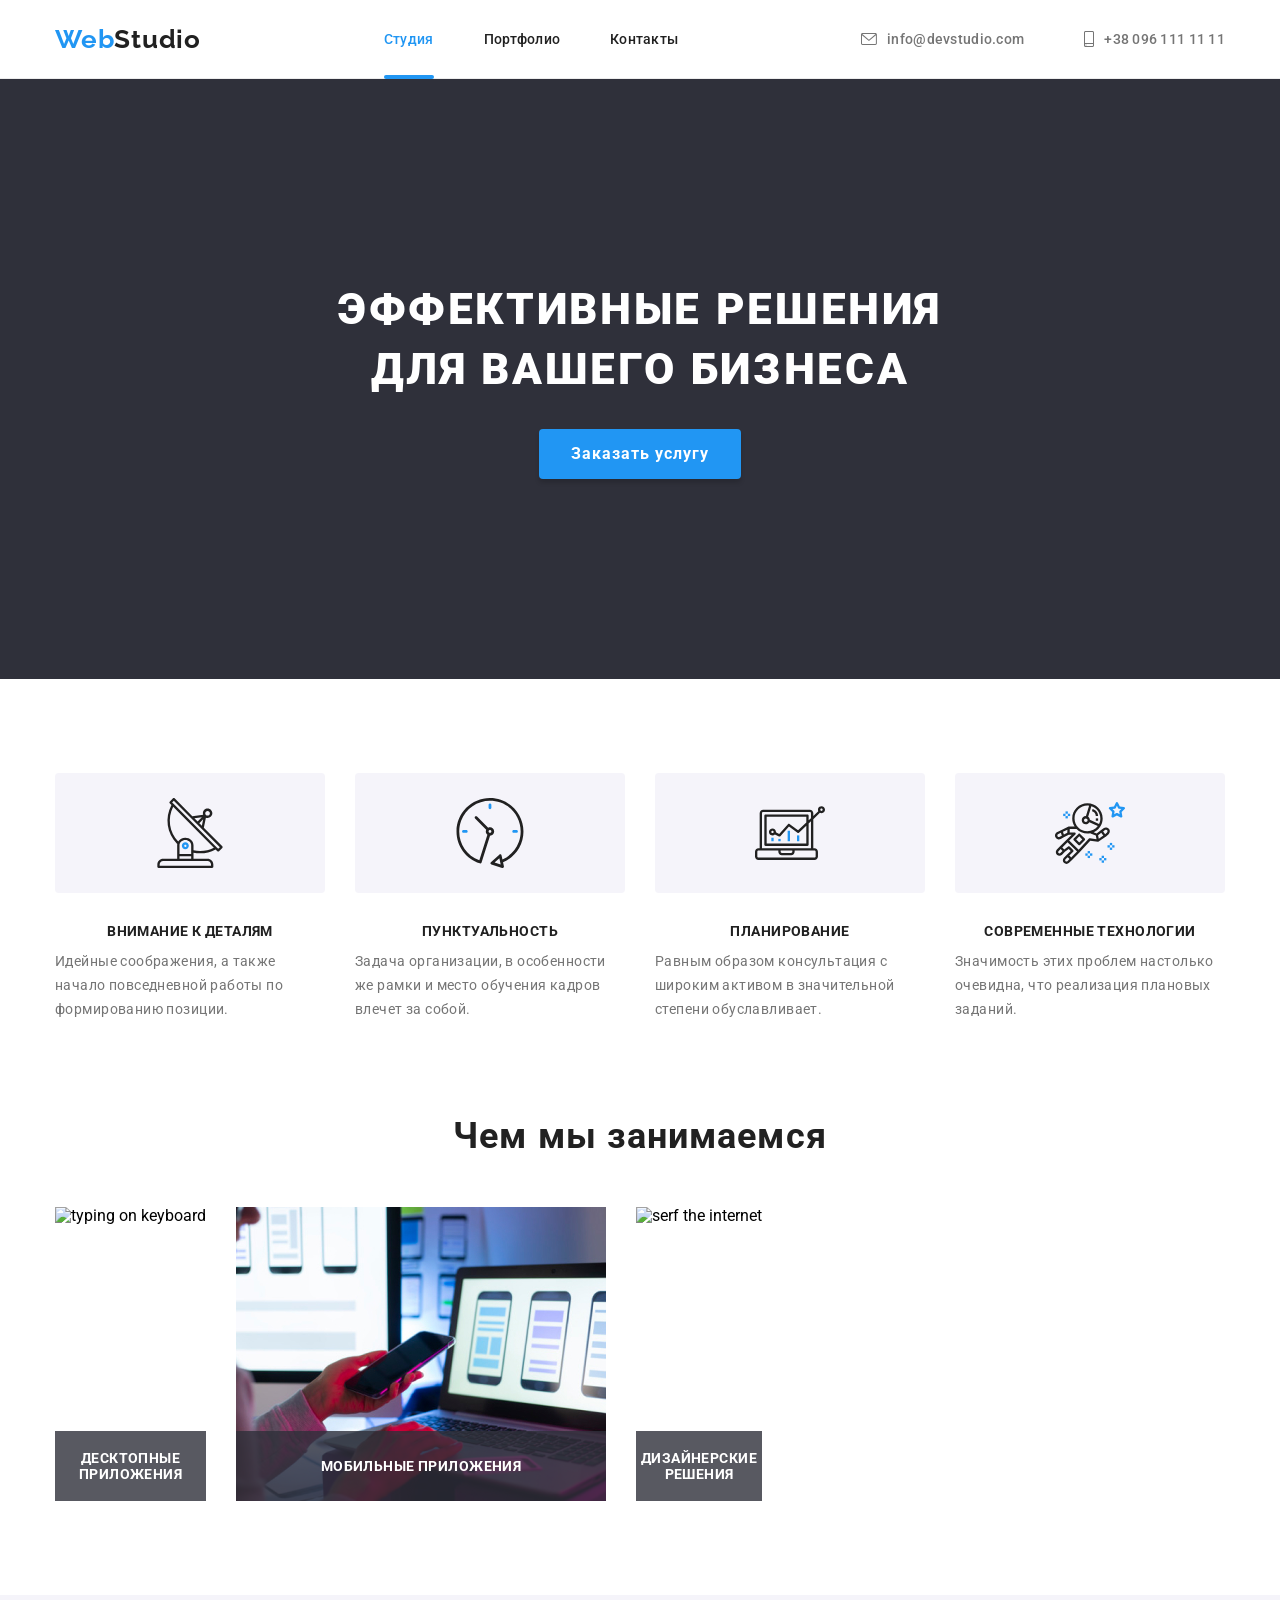
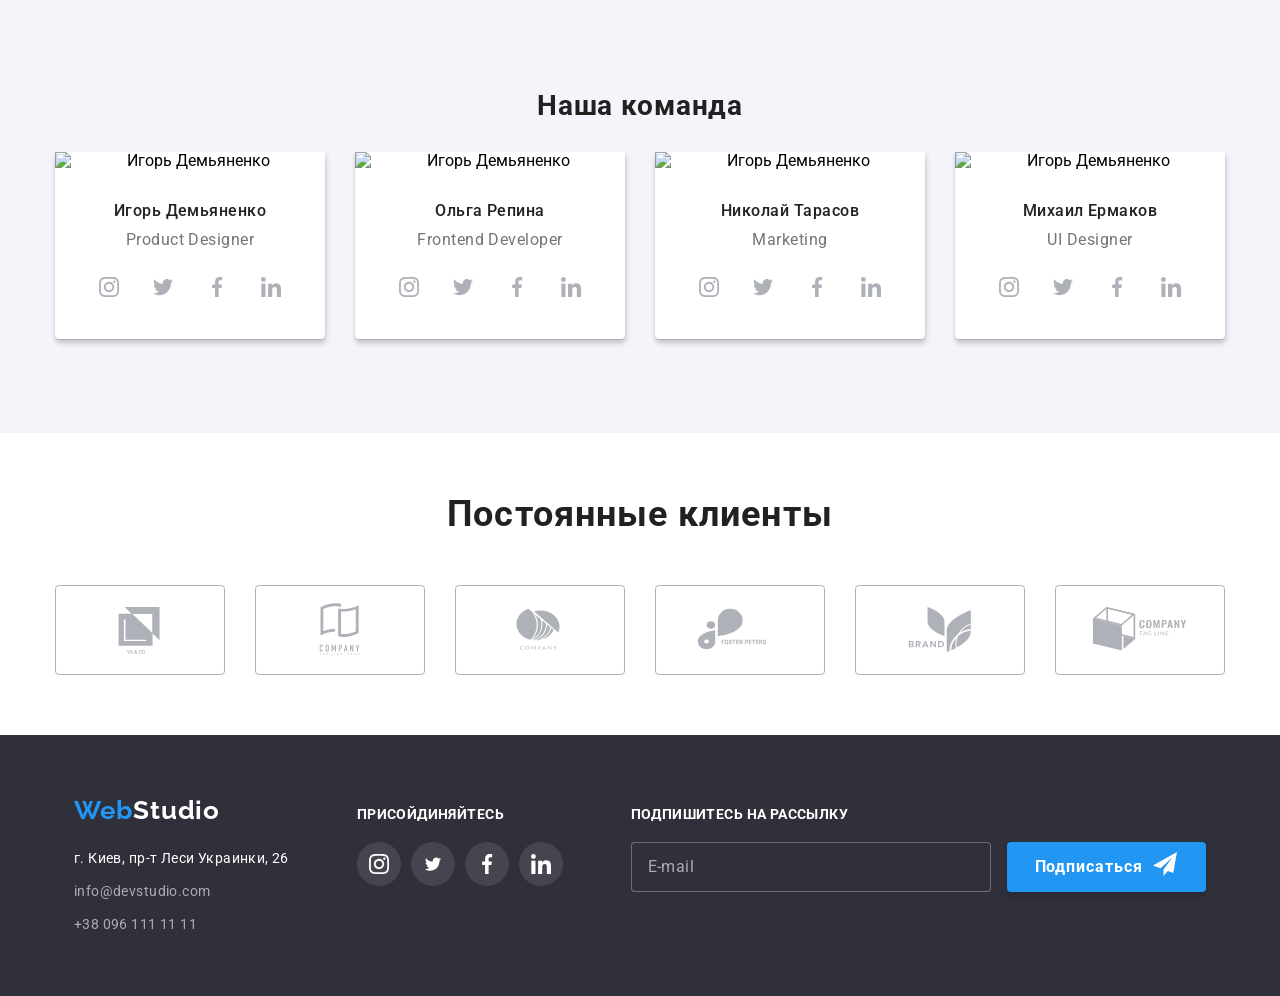
==== commit 2c8c9cc6: "final3" ====
--- a/index.html
+++ b/index.html
@@ -1,792 +1,792 @@
 <!DOCTYPE html>
 <html lang="ru">
-    <head>
-        <meta charset="UTF-8" />
-        <meta http-equiv="X-UA-Compatible" content="IE=edge" />
-        <meta name="viewport" content="width=device-width, initial-scale=1.0" />
-        <title>Document</title>
-        <link rel="preconnect" href="https://fonts.googleapis.com" />
-        <link rel="preconnect" href="https://fonts.gstatic.com" crossorigin />
-        <link
-            href="https://fonts.googleapis.com/css2?family=Raleway:wght@700&family=Roboto:wght@400;500;700;900&display=swap"
-            rel="stylesheet"
-        />
-        <link
-            rel="stylesheet"
-            href="https://cdnjs.cloudflare.com/ajax/libs/modern-normalize/1.1.0/modern-normalize.css"
-            integrity="sha512-Y0MM+V6ymRKN2zStTqzQ227DWhhp4Mzdo6gnlRnuaNCbc+YN/ZH0sBCLTM4M0oSy9c9VKiCvd4Jk44aCLrNS5Q=="
-            crossorigin="anonymous"
-            referrerpolicy="no-referrer"
-        />
-        <link rel="stylesheet" href="./css/styles.css" />
-        <link rel="stylesheet" href="./css/main.min.css" />
-    </head>
-    <body>
-        <!-- HEADER!!!!!!!!!!!!!! -->
-        <header class="header">
-            <div class="container header__container">
-                <a class="header__logo logo" href="./index.html"
-                    >Web<span class="header__accent link">Studio</span></a
+  <head>
+    <meta charset="UTF-8" />
+    <meta http-equiv="X-UA-Compatible" content="IE=edge" />
+    <meta name="viewport" content="width=device-width, initial-scale=1.0" />
+    <link rel="preconnect" href="https://fonts.googleapis.com" />
+    <link rel="preconnect" href="https://fonts.gstatic.com" crossorigin />
+    <link
+      href="https://fonts.googleapis.com/css2?family=Raleway:wght@700&family=Roboto:wght@400;500;700;900&display=swap"
+      rel="stylesheet"
+    />
+
+    <title>WebStudio</title>
+    <link
+      rel="stylesheet"
+      href="https://cdnjs.cloudflare.com/ajax/libs/modern-normalize/1.1.0/modern-normalize.min.css"
+      integrity="sha512-wpPYUAdjBVSE4KJnH1VR1HeZfpl1ub8YT/NKx4PuQ5NmX2tKuGu6U/JRp5y+Y8XG2tV+wKQpNHVUX03MfMFn9Q=="
+      crossorigin="anonymous"
+      referrerpolicy="no-referrer"
+    />
+    <link rel="stylesheet" href="./css/main.min.css" />
+  </head>
+
+  <body>
+    <header class="header">
+      <div class="header-container container">
+        <a href="./index.html" class="header-webstudio"
+          >Web<span class="header-logo">Studio</span></a
+        >
+
+        <nav class="navigation">
+          <ul class="navigation__list">
+            <li class="navigation__item">
+              <a href="./index.html" class="navigation__link current">Студия</a>
+            </li>
+            <li class="navigation__item">
+              <a href="./portfolio.html" class="navigation__link">Портфолио</a>
+            </li>
+            <li class="navigation__item">
+              <a href="tel:+380961111111" class="navigation__link">Контакты</a>
+            </li>
+          </ul>
+        </nav>
+        <ul class="contact">
+          <li class="contact__item">
+            <a class="contact__icon" href="mailto:info@devstudio.com">
+              <svg class="icon" width="16" height="12">
+                <use
+                  href="./images/icons.svg/symbol-defs.svg#icon-envelope"
+                ></use>
+              </svg>
+              info@devstudio.com</a
+            >
+          </li>
+          <li class="contact__item">
+            <a class="contact__icon" href="tel:+380961111111">
+              <svg class="icon" width="10" height="16">
+                <use
+                  href="./images/icons.svg/symbol-defs.svg#icon-smartphone"
+                ></use>
+              </svg>
+              +38 096 111 11 11</a
+            >
+          </li>
+        </ul>
+        <button type="button" class="menu-open__btn">
+          <svg class="mob-icon__open" width="40" height="40">
+            <use href="./images/icons.svg/symbol-defs.svg#icon-menu_40px"></use>
+          </svg>
+        </button>
+      </div>
+
+      <div class="mob-menu is-hidden">
+        <div class="container">
+          <div class="mob-menu__top">
+            <button type="button" class="menu-close__btn">
+              <svg class="mob-icon__close" width="40" height="40">
+                <use
+                  href="./images/icons.svg/symbol-defs.svg#icon-close_40px"
+                ></use>
+              </svg>
+            </button>
+            <ul class="mob-navigation__list">
+              <li class="mob-navigation__item">
+                <a href="./index.html" class="mob-navigation__link current"
+                  >Студия</a
                 >
-                <nav class="nav">
-                    <ul class="nav__list header__list">
-                        <li class="nav__item">
-                            <a class="link current" href="./index.html"
-                                >Cтудия</a
-                            >
-                        </li>
-                        <li class="nav__item">
-                            <a class="link" href="./portfolio.html"
-                                >Портфолио</a
-                            >
-                        </li>
-                        <li class="nav__item">
-                            <a class="link" href="">Контакты</a>
-                        </li>
-                    </ul>
-                </nav>
-                <ul class="contacts header__list">
-                    <li class="contacts__item">
-                        <a class="link" href="mailto:info@devstudio.com">
-                            <div class="icon">
-                                <svg class="icon__mail" width="16" height="12">
-                                    <use
-                                        href="./images/symbol-defs.svg#icon-mail"
-                                    ></use>
-                                </svg>
-                            </div>
-                            info@devstudio.com</a
-                        >
-                    </li>
-                    <li class="contacts__item">
-                        <a class="link" href="tel:+380961111111">
-                            <div class="icon">
-                                <svg class="icon__tel" width="10" height="16">
-                                    <use
-                                        href="./images/symbol-defs.svg#icon-tel"
-                                    ></use>
-                                </svg>
-                            </div>
-                            +38 096 111 11 11</a
-                        >
-                    </li>
+              </li>
+              <li class="mob-navigation__item">
+                <a href="./portfolio.html" class="mob-navigation__link"
+                  >Портфолио</a
+                >
+              </li>
+              <li class="mob-navigation__item">
+                <a href="" class="mob-navigation__link">Контакты</a>
+              </li>
+            </ul>
+          </div>
+
+          <div class="mob-menu__bottom">
+            <ul class="mob-contact__list">
+              <li class="mob-contact__item">
+                <a class="mob-tel__link" href="tel:+380961111111">
+                  +38 096 111 11 11</a
+                >
+              </li>
+              <li class="mob-contact__item">
+                <a class="mob-mail__link" href="mailto:info@devstudio.com">
+                  info@devstudio.com</a
+                >
+              </li>
+            </ul>
+            <ul class="mob-social">
+              <li class="mob-social__item">
+                <a href="" class="mob-social__link"> Instagram </a>
+              </li>
+              <li class="mob-social__item">
+                <a href="" class="mob-social__link"> Twitter </a>
+              </li>
+              <li class="mob-social__item">
+                <a href="" class="mob-social__link"> Facebook </a>
+              </li>
+              <li class="mob-social__item">
+                <a href="" class="mob-social__link"> Linkedin </a>
+              </li>
+            </ul>
+          </div>
+        </div>
+      </div>
+    </header>
+
+    <main>
+      <section class="bussines">
+        <div class="container">
+          <h1 class="bussines-title">Эффективные решения для вашего бизнеса</h1>
+          <button
+            type="button"
+            class="main__buttom bussines-button"
+            data-modal-open
+          >
+            Заказать услугу
+          </button>
+        </div>
+      </section>
+
+      <section class="proposition">
+        <div class="container">
+          <h2 class="visually-hidden">прихований заголовок</h2>
+          <ul class="proposition__list">
+            <li class="proposition__item">
+              <h3 class="proposition__title">Внимание к деталям</h3>
+              <p class="proposition__text">
+                Идейные соображения, а также начало повседневной работы по
+                формированию позиции.
+              </p>
+            </li>
+            <li class="proposition__item">
+              <h3 class="proposition__title">Пунктуальность</h3>
+              <p class="proposition__text">
+                Задача организации, в особенности же рамки и место обучения
+                кадров влечет за собой.
+              </p>
+            </li>
+            <li class="proposition__item">
+              <h3 class="proposition__title">Планирование</h3>
+              <p class="proposition__text">
+                Равным образом консультация с широким активом в значительной
+                степени обуславливает.
+              </p>
+            </li>
+            <li class="proposition__item">
+              <h3 class="proposition__title">Современные технологии</h3>
+              <p class="proposition__text">
+                Значимость этих проблем настолько очевидна, что реализация
+                плановых заданий.
+              </p>
+            </li>
+          </ul>
+        </div>
+      </section>
+
+      <section class="doing">
+        <div class="container">
+          <h2 class="doing__title">Чем мы занимаемся</h2>
+          <ul class="doing__list">
+            <li class="doing__item">
+              <picture>
+                <source
+                  srcset="
+                    ./images/doing-1-desk.jpg    1x,
+                    ./images/doing-1-desk-x2.jpg 2x
+                  "
+                  media="min-width: 1200px"
+                />
+
+                <img
+                  src="./images/doing-1-desk.jpg"
+                  alt="typing on keyboard"
+                  width="370"
+                />
+              </picture>
+              <div class="doing__thumb">
+                <p class="thumb__text">Десктопные приложения</p>
+              </div>
+            </li>
+            <li class="doing__item">
+              <picture>
+                <source
+                  srcset="
+                    ./images/doing-2-desk.jpg    1x,
+                    ./images/doing-2-desk-x2.jpg 2x
+                  "
+                  media="min-width: 1200px"
+                />
+                <img
+                  src="./images/doing-2-desk.jpg"
+                  alt="serf the internet"
+                  width="370"
+                />
+              </picture>
+              <div class="doing__thumb">
+                <p class="thumb__text">Мобильные приложения</p>
+              </div>
+            </li>
+            <li class="doing__item">
+              <picture>
+                <source
+                  srcset="
+                    ./images/doing-3-desk.jpg    1x,
+                    ./images/doing-3-desk-x2.jpg 2x
+                  "
+                  media="min-width: 1200px"
+                />
+                <img
+                  src="./images/doing-3-desk.jpg"
+                  alt="serf the internet"
+                  width="370"
+                />
+              </picture>
+              <div class="doing__thumb">
+                <p class="thumb__text">Дизайнерские решения</p>
+              </div>
+            </li>
+          </ul>
+        </div>
+      </section>
+
+      <section class="team">
+        <div class="container">
+          <h2 class="team__title">Наша команда</h2>
+          <ul class="team__list">
+            <li class="team__item">
+              <picture>
+                <source
+                  srcset="
+                    ./images/team_1_desk.jpg    1x,
+                    ./images/team_1_desk_x2.jpg 2x
+                  "
+                  media="(min-width: 1200px)"
+                />
+                <source
+                  srcset="
+                    ./images/team_1_tab.jpg    1x,
+                    ./images/team_1_tab_x2.jpg 2x
+                  "
+                  media="(min-width: 768px)"
+                />
+                <source
+                  srcset="
+                    ./images/team_1_mob.jpg    1x,
+                    ./images/team_1_mob_x2.jpg 2x
+                  "
+                  media="(min-width: 480px)"
+                />
+
+                <img
+                  src="./images/team_1_desk.jpg"
+                  alt="Игорь Демьяненко"
+                  width="270"
+                />
+              </picture>
+              <div class="team-card">
+                <h3 class="team-card__title">Игорь Демьяненко</h3>
+                <p class="team-card__text">Product Designer</p>
+                <ul class="social">
+                  <li class="social__item">
+                    <a href="" class="social__link social__link-color">
+                      <svg class="social__icon" width="20" height="20">
+                        <use
+                          href="./images/icons.svg/symbol-defs.svg#icon-instagram"
+                        ></use>
+                      </svg>
+                    </a>
+                  </li>
+                  <li class="social__item social__item--margin">
+                    <a href="" class="social__link social__link-color">
+                      <svg class="social__icon" width="20" height="20">
+                        <use
+                          href="./images/icons.svg/symbol-defs.svg#icon-twitter"
+                        ></use>
+                      </svg>
+                    </a>
+                  </li>
+                  <li class="social__item social__item--margin">
+                    <a href="" class="social__link social__link-color">
+                      <svg class="social__icon" width="20" height="20">
+                        <use
+                          href="./images/icons.svg/symbol-defs.svg#icon-facebook"
+                        ></use>
+                      </svg>
+                    </a>
+                  </li>
+                  <li class="social__item social__item--margin">
+                    <a href="" class="social__link social__link-color">
+                      <svg class="social__icon" width="20" height="20">
+                        <use
+                          href="./images/icons.svg/symbol-defs.svg#icon-linkedin"
+                        ></use>
+                      </svg>
+                    </a>
+                  </li>
                 </ul>
-            </div>
-        </header>
-        <main>
-            <!-- HERO!!!!!!!!!!!!!! -->
-            <section class="hero">
-                <h1 class="hero__title">
-                    Эффективные решения для вашего бизнеса
-                </h1>
-                <button class="primary-btn" data-modal-open type="button">
-                    Заказать услугу
-                </button>
-            </section>
-            <!-- FEATURES!!!!!!!!!!!!!!!!!! -->
-            <section class="section features">
-                <div class="container">
-                    <h2 class="hidden-title">Особенности</h2>
-                    <ul class="features__list">
-                        <li class="features__item">
-                            <div class="features__box">
-                                <svg width="70" height="70">
-                                    <use
-                                        href="./images/symbol-defs.svg#icon-antenna-1-1"
-                                    ></use>
-                                </svg>
-                            </div>
-                            <h3 class="features__title top-text">
-                                Внимание к деталям
-                            </h3>
-                            <p class="features__text">
-                                Идейные соображения, а также начало повседневной
-                                работы по формированию позиции.
-                            </p>
-                        </li>
-                        <li class="features__item">
-                            <div class="features__box">
-                                <svg width="70" height="70">
-                                    <use
-                                        href="./images/symbol-defs.svg#icon-clock-1-1"
-                                    ></use>
-                                </svg>
-                            </div>
-                            <h3 class="features__title top-text">
-                                Пунктуальность
-                            </h3>
-                            <p class="features__text">
-                                Задача организации, в особенности же рамки и
-                                место обучения кадров влечет за собой.
-                            </p>
-                        </li>
-                        <li class="features__item">
-                            <div class="features__box">
-                                <svg width="70" height="70">
-                                    <use
-                                        href="./images/symbol-defs.svg#icon-diagram-1-1"
-                                    ></use>
-                                </svg>
-                            </div>
-                            <h3 class="features__title top-text">
-                                Планирование
-                            </h3>
-                            <p class="features__text">
-                                Равным образом консультация с широким активом в
-                                значительной степени обуславливает.
-                            </p>
-                        </li>
-                        <li class="features__item">
-                            <div class="features__box">
-                                <svg width="70" height="70">
-                                    <use
-                                        href="./images/symbol-defs.svg#icon-astronaut-1-1"
-                                    ></use>
-                                </svg>
-                            </div>
-                            <h3 class="features__title top-text">
-                                Современные технологии
-                            </h3>
-                            <p class="features__text">
-                                Значимость этих проблем настолько очевидна, что
-                                реализация плановых заданий.
-                            </p>
-                        </li>
-                    </ul>
-                </div>
-            </section>
-            <!-- WORK!!!!!!!!!!!!!!! -->
-            <section class="section">
-                <div class="container">
-                    <h2 class="work-title">Чем мы занимаемся</h2>
-                    <ul class="work">
-                        <li class="work__item">
-                            <div class="work__box">
-                                <a class="work__link" href=""
-                                    ><img
-                                        src="./images/w1.jpg"
-                                        alt="человек работает на ноутбуке"
-                                        width="370"
-                                        height="294"
-                                    />
-                                    <p class="work__text top-text">
-                                        Десктопные приложения
-                                    </p></a
-                                >
-                            </div>
-                        </li>
-                        <li class="work__item">
-                            <div class="work__box">
-                                <a class="work__link" href=""
-                                    ><img
-                                        src="./images/w2.jpg"
-                                        alt="девушка держит телефон"
-                                        width="370"
-                                        height="294"
-                                    />
-                                    <p class="work__text top-text">
-                                        Мобильные приложения
-                                    </p></a
-                                >
-                            </div>
-                        </li>
-                        <li class="work__item">
-                            <div class="work__box">
-                                <a class="work__link" href=""
-                                    ><img
-                                        src="./images/w3.jpg"
-                                        alt="человек работает с планшетом"
-                                        width="370"
-                                        height="294"
-                                    />
-                                    <p class="work__text top-text">
-                                        Дизайнерские решения
-                                    </p></a
-                                >
-                            </div>
-                        </li>
-                    </ul>
-                </div>
-            </section>
-            <!-- TEAM!!!!!!!!!!!!!!!!!!!!! -->
-            <section class="section team">
-                <div class="container">
-                    <h2 class="second-title">Наша команда</h2>
-                    <ul class="team__list">
-                        <li class="team__item">
-                            <img
-                                src="./images/com.jpg"
-                                alt="сотрудник"
-                                width="450"
-                                height="460"
-                            />
-                            <div class="team__box">
-                                <h3 class="team__title">Игорь Демьяненко</h3>
-                                <p class="team__text">Product Designer</p>
-                                <ul class="social">
-                                    <li class="social__item">
-                                        <a
-                                            href=""
-                                            class="social__link team__link"
-                                        >
-                                            <svg
-                                                width="44"
-                                                height="44"
-                                                class="team__icon"
-                                            >
-                                                <use
-                                                    href="./images/symbol-defs.svg#icon-Ellipse11"
-                                                ></use></svg
-                                        ></a>
-                                    </li>
-                                    <li class="social__item">
-                                        <a
-                                            href=""
-                                            class="social__link team__link"
-                                        >
-                                            <svg
-                                                width="44"
-                                                height="44"
-                                                class="team__icon"
-                                            >
-                                                <use
-                                                    href="./images/symbol-defs.svg#icon-Ellipse22"
-                                                ></use></svg
-                                        ></a>
-                                    </li>
-                                    <li class="social__item">
-                                        <a
-                                            href=""
-                                            class="social__link team__link"
-                                        >
-                                            <svg
-                                                width="44"
-                                                height="44"
-                                                class="team__icon"
-                                            >
-                                                <use
-                                                    href="./images/symbol-defs.svg#icon-Ellipse33"
-                                                ></use></svg
-                                        ></a>
-                                    </li>
-                                    <li class="social__item">
-                                        <a
-                                            href=""
-                                            class="social__link team__link"
-                                        >
-                                            <svg
-                                                width="44"
-                                                height="44"
-                                                class="team__icon"
-                                            >
-                                                <use
-                                                    href="./images/symbol-defs.svg#icon-Ellipse44"
-                                                ></use></svg
-                                        ></a>
-                                    </li>
-                                </ul>
-                            </div>
-                        </li>
-                        <li class="team__item">
-                            <img
-                                src="./images/c1.jpg"
-                                alt="сотрудник"
-                                width="450"
-                                height="460"
-                            />
-                            <div class="team__box">
-                                <h3 class="team__title">Ольга Репина</h3>
-                                <p class="team__text">Frontend Developer</p>
-                                <ul class="social">
-                                    <li class="social__item">
-                                        <a
-                                            href=""
-                                            class="social__link team__link"
-                                        >
-                                            <svg
-                                                width="44"
-                                                height="44"
-                                                class="team__icon"
-                                            >
-                                                <use
-                                                    href="./images/symbol-defs.svg#icon-Ellipse11"
-                                                ></use></svg
-                                        ></a>
-                                    </li>
-                                    <li class="social__item">
-                                        <a
-                                            href=""
-                                            class="social__link team__link"
-                                        >
-                                            <svg
-                                                width="44"
-                                                height="44"
-                                                class="team__icon"
-                                            >
-                                                <use
-                                                    href="./images/symbol-defs.svg#icon-Ellipse22"
-                                                ></use></svg
-                                        ></a>
-                                    </li>
-                                    <li class="social__item">
-                                        <a
-                                            href=""
-                                            class="social__link team__link"
-                                        >
-                                            <svg
-                                                width="44"
-                                                height="44"
-                                                class="team__icon"
-                                            >
-                                                <use
-                                                    href="./images/symbol-defs.svg#icon-Ellipse33"
-                                                ></use></svg
-                                        ></a>
-                                    </li>
-                                    <li class="social__item">
-                                        <a
-                                            href=""
-                                            class="social__link team__link"
-                                        >
-                                            <svg
-                                                width="44"
-                                                height="44"
-                                                class="team__icon"
-                                            >
-                                                <use
-                                                    href="./images/symbol-defs.svg#icon-Ellipse44"
-                                                ></use></svg
-                                        ></a>
-                                    </li>
-                                </ul>
-                            </div>
-                        </li>
-                        <li class="team__item">
-                            <img
-                                src="./images/c2.jpg"
-                                alt="сотрудник"
-                                width="450"
-                                height="460"
-                            />
-                            <div class="team__box">
-                                <h3 class="team__title">Николай Тарасов</h3>
-                                <p class="team__text">Marketing</p>
-                                <ul class="social">
-                                    <li class="social__item">
-                                        <a
-                                            href=""
-                                            class="social__link team__link"
-                                        >
-                                            <svg
-                                                width="44"
-                                                height="44"
-                                                class="team__icon"
-                                            >
-                                                <use
-                                                    href="./images/symbol-defs.svg#icon-Ellipse11"
-                                                ></use></svg
-                                        ></a>
-                                    </li>
-                                    <li class="social__item">
-                                        <a
-                                            href=""
-                                            class="social__link team__link"
-                                        >
-                                            <svg
-                                                width="44"
-                                                height="44"
-                                                class="team__icon"
-                                            >
-                                                <use
-                                                    href="./images/symbol-defs.svg#icon-Ellipse22"
-                                                ></use></svg
-                                        ></a>
-                                    </li>
-                                    <li class="social__item">
-                                        <a
-                                            href=""
-                                            class="social__link team__link"
-                                        >
-                                            <svg
-                                                width="44"
-                                                height="44"
-                                                class="team__icon"
-                                            >
-                                                <use
-                                                    href="./images/symbol-defs.svg#icon-Ellipse33"
-                                                ></use></svg
-                                        ></a>
-                                    </li>
-                                    <li class="social__item">
-                                        <a
-                                            href=""
-                                            class="social__link team__link"
-                                        >
-                                            <svg
-                                                width="44"
-                                                height="44"
-                                                class="team__icon"
-                                            >
-                                                <use
-                                                    href="./images/symbol-defs.svg#icon-Ellipse44"
-                                                ></use></svg
-                                        ></a>
-                                    </li>
-                                </ul>
-                            </div>
-                        </li>
-                        <li class="team__item">
-                            <img
-                                src="./images/c3.jpg"
-                                alt="сотрудник"
-                                width="450"
-                                height="460"
-                            />
-                            <div class="team__box">
-                                <h3 class="team__title">Михаил Ермаков</h3>
-                                <p class="team__text">UI Designer</p>
-                                <ul class="social">
-                                    <li class="social__item">
-                                        <a
-                                            href=""
-                                            class="social__link team__link"
-                                        >
-                                            <svg
-                                                width="44"
-                                                height="44"
-                                                class="team__icon"
-                                            >
-                                                <use
-                                                    href="./images/symbol-defs.svg#icon-Ellipse11"
-                                                ></use></svg
-                                        ></a>
-                                    </li>
-                                    <li class="social__item">
-                                        <a
-                                            href=""
-                                            class="social__link team__link"
-                                        >
-                                            <svg
-                                                width="44"
-                                                height="44"
-                                                class="team__icon"
-                                            >
-                                                <use
-                                                    href="./images/symbol-defs.svg#icon-Ellipse22"
-                                                ></use></svg
-                                        ></a>
-                                    </li>
-                                    <li class="social__item">
-                                        <a
-                                            href=""
-                                            class="social__link team__link"
-                                            ><svg
-                                                width="44"
-                                                height="44"
-                                                class="team__icon"
-                                            >
-                                                <use
-                                                    href="./images/symbol-defs.svg#icon-Ellipse33"
-                                                ></use></svg
-                                        ></a>
-                                    </li>
-                                    <li class="social__item">
-                                        <a
-                                            href=""
-                                            class="social__link team__link"
-                                        >
-                                            <svg
-                                                width="44"
-                                                height="44"
-                                                class="team__icon"
-                                            >
-                                                <use
-                                                    href="./images/symbol-defs.svg#icon-Ellipse44"
-                                                ></use></svg
-                                        ></a>
-                                    </li>
-                                </ul>
-                            </div>
-                        </li>
-                    </ul>
-                </div>
-            </section>
-            <section class="section">
-                <div class="container">
-                    <h2 class="second-title">Постоянные клиенты</h2>
-                    <ul class="company">
-                        <li class="company__item">
-                            <a class="company__link" href=""
-                                ><svg
-                                    class="company__icon"
-                                    width="106"
-                                    height="60"
-                                >
-                                    <use
-                                        href="./images/symbol-defs.svg#icon-Logo1"
-                                    ></use></svg
-                            ></a>
-                        </li>
-                        <li class="company__item">
-                            <a class="company__link" href=""
-                                ><svg
-                                    class="company__icon"
-                                    width="106"
-                                    height="60"
-                                >
-                                    <use
-                                        href="./images/symbol-defs.svg#icon-Logo2"
-                                    ></use></svg
-                            ></a>
-                        </li>
-                        <li class="company__item">
-                            <a class="company__link" href=""
-                                ><svg
-                                    class="company__icon"
-                                    width="106"
-                                    height="60"
-                                >
-                                    <use
-                                        href="./images/symbol-defs.svg#icon-Logo3"
-                                    ></use></svg
-                            ></a>
-                        </li>
-                        <li class="company__item">
-                            <a class="company__link" href=""
-                                ><svg
-                                    class="company__icon"
-                                    width="106"
-                                    height="60"
-                                >
-                                    <use
-                                        href="./images/symbol-defs.svg#icon-Logo4"
-                                    ></use></svg
-                            ></a>
-                        </li>
-                        <li class="company__item">
-                            <a class="company__link" href=""
-                                ><svg
-                                    class="company__icon"
-                                    width="106"
-                                    height="60"
-                                >
-                                    <use
-                                        href="./images/symbol-defs.svg#icon-Logo5"
-                                    ></use></svg
-                            ></a>
-                        </li>
-                        <li class="company__item">
-                            <a class="company__link" href=""
-                                ><svg
-                                    class="company__icon"
-                                    width="106"
-                                    height="60"
-                                >
-                                    <use
-                                        href="./images/symbol-defs.svg#icon-Logo6"
-                                    ></use></svg
-                            ></a>
-                        </li>
-                    </ul>
-                </div>
-            </section>
-        </main>
-        <!-- FOOTER!!!!!!!!!!!!! -->
-        <footer class="footer">
-            <div class="container footer__join">
-                <div class="flex">
-                    <a class="logo" href="./index.html"
-                        >Web<span class="footer__accent link">Studio</span></a
-                    >
-                    <address class="address">
-                        <ul class="address__list">
-                            <li class="address__item">
-                                <a
-                                    class="address__link address__accent"
-                                    href="https://goo.gl/maps/76U28vaaBTSz9hpb8"
-                                    target="_blank"
-                                    >г. Киев, пр-т Леси Украинки,26</a
-                                >
-                            </li>
-                            <li class="address__item">
-                                <a
-                                    class="address__link"
-                                    href="mailto:info@example.com"
-                                    >info@example.com</a
-                                >
-                            </li>
-                            <li class="address__item">
-                                <a
-                                    class="address__link"
-                                    href="tel:+380991111111"
-                                    >+38 099 111 11 11</a
-                                >
-                            </li>
-                        </ul>
-                    </address>
-                </div>
-                <div class="join">
-                    <h2 class="join__title top-text">присоединяйтесь</h2>
-                    <ul class="social join__list">
-                        <li class="social__item">
-                            <a href="" class="join__link social__link"
-                                ><svg width="44" height="44" class="join__icon">
-                                    <use
-                                        href="./images/symbol-defs.svg#icon-Ellipse11"
-                                    ></use></svg
-                            ></a>
-                        </li>
-                        <li class="social__item">
-                            <a href="" class="join__link social__link">
-                                <svg width="44" height="44" class="join__icon">
-                                    <use
-                                        href="./images/symbol-defs.svg#icon-Ellipse22"
-                                    ></use></svg
-                            ></a>
-                        </li>
-                        <li class="social__item">
-                            <a href="" class="join__link social__link">
-                                <svg width="44" height="44" class="join__icon">
-                                    <use
-                                        href="./images/symbol-defs.svg#icon-Ellipse33"
-                                    ></use></svg
-                            ></a>
-                        </li>
-                        <li class="social__item">
-                            <a href="" class="join__link social__link"
-                                ><svg width="44" height="44" class="join__icon">
-                                    <use
-                                        href="./images/symbol-defs.svg#icon-Ellipse44"
-                                    ></use></svg
-                            ></a>
-                        </li>
-                    </ul>
-                </div>
-                <div class="subs">
-                    <h2 class="subs__title top-text">
-                        Подпишитесь на рассылку
-                    </h2>
-                    <form>
-                        <p class="form">
-                            <input
-                                class="form__mail"
-                                type="email"
-                                name="email"
-                                placeholder="E-mail"
-                                id="email"
-                            />
-                            <button type="submit" class="form__btn">
-                                <svg
-                                    width="24"
-                                    height="24"
-                                    class="form__icontg"
-                                >
-                                    <use
-                                        href="./images/icon-defs.svg#icon-tg"
-                                    ></use>
-                                </svg>
-                                Подписаться
-                            </button>
-                        </p>
-                    </form>
-                </div>
-            </div>
-        </footer>
-        <div class="backdrop is-hidden" data-modal>
-            <div class="modal">
-                <button type="button" class="modal-btn" data-modal-close>
-                    <svg class="modal-btn__icon">
-                        <use href="./images/icon-defs.svg#icon-close"></use>
-                    </svg>
-                </button>
-                <p class="modal__title">
-                    Оставьте свои данные, мы вам перезвоним
-                </p>
-                <form>
-                    <div class="modal__field">
-                        <label for="name" class="modal__label">Имя</label>
-                        <div class="input-wrap">
-                            <input
-                                type="text"
-                                name="name"
-                                id="name"
-                                class="modal-input"
-                            />
-                            <svg class="modal__icon">
-                                <use
-                                    href="./images/icon-defs.svg#icon-person"
-                                ></use>
-                            </svg>
-                        </div>
-                    </div>
-                    <div class="modal__field">
-                        <label for="tel" class="modal__label">Телефон</label>
-                        <div class="input-wrap">
-                            <input
-                                type="tel"
-                                name="tel"
-                                id="tel"
-                                class="modal-input"
-                            />
-                            <svg class="modal__icon">
-                                <use
-                                    href="./images/icon-defs.svg#icon-phone-1"
-                                ></use>
-                            </svg>
-                        </div>
-                    </div>
-                    <div class="modal__field">
-                        <label for="mail" class="modal__label">Почта</label>
-                        <div class="input-wrap">
-                            <input
-                                type="email"
-                                name="mail"
-                                id="mail"
-                                class="modal-input"
-                            />
-                            <svg class="modal__icon">
-                                <use
-                                    href="./images/icon-defs.svg#icon-email-1"
-                                ></use>
-                            </svg>
-                        </div>
-                    </div>
-                    <div class="comment-field">
-                        <label class="modal__label" for="comment"
-                            >Комментарий</label
-                        >
-                        <textarea
-                            name="comment"
-                            id="comment"
-                            placeholder="Введите текс"
-                            class="comment-field__text"
-                        ></textarea>
-                    </div>
-                    <div class="checkbox">
-                        <input
-                            type="checkbox"
-                            name="agree"
-                            id="agree"
-                            class="checkbox__check hidden-title"
-                        />
-                        <label for="agree" class="checkbox__text">
-                            <span>
-                                <svg class="checkbox__icon">
-                                    <use
-                                        href="./images/modal-defs-min.svg#icon-Vector-min"
-                                    ></use>
-                                </svg>
-                            </span>
-                            Соглашаюсь c рассылкой и принимаю
-                            <a class="checkbox__link" href="">
-                                Условия договора</a
-                            >
-                        </label>
-                    </div>
-                    <button class="btn-input" type="submit">Отправить</button>
-                </form>
-            </div>
-        </div>
-        <script src="./js/modal.js"></script>
-    </body>
+              </div>
+            </li>
+
+            <li class="team__item">
+              <picture>
+                <source
+                  srcset="
+                    ./images/team_2_desk.jpg    1x,
+                    ./images/team_2_desk_x2.jpg 2x
+                  "
+                  media="(min-width: 1200px)"
+                />
+                <source
+                  srcset="
+                    ./images/team_2_tab.jpg    1x,
+                    ./images/team_2_tab_x2.jpg 2x
+                  "
+                  media="(min-width: 768px)"
+                />
+                <source
+                  srcset="
+                    ./images/team_2_mob.jpg    1x,
+                    ./images/team_2_mob_x2.jpg 2x
+                  "
+                  media="(min-width: 480px)"
+                />
+
+                <img
+                  src="./images/team_2_desk.jpg"
+                  alt="Игорь Демьяненко"
+                  width="270"
+                />
+              </picture>
+
+              <div class="team-card">
+                <h3 class="team-card__title">Ольга Репина</h3>
+                <p class="team-card__text">Frontend Developer</p>
+                <ul class="social">
+                  <li class="social__item">
+                    <a href="" class="social__link social__link-color">
+                      <svg class="social__icon" width="20" height="20">
+                        <use
+                          href="./images/icons.svg/symbol-defs.svg#icon-instagram"
+                        ></use>
+                      </svg>
+                    </a>
+                  </li>
+                  <li class="social__item">
+                    <a href="" class="social__link social__link-color"
+                      ><svg class="team-soc-icon" width="20" height="20">
+                        <use
+                          href="./images/icons.svg/symbol-defs.svg#icon-twitter"
+                        ></use>
+                      </svg>
+                    </a>
+                  </li>
+                  <li class="social__item">
+                    <a href="" class="social__link social__link-color">
+                      <svg class="social__icon" width="20" height="20">
+                        <use
+                          href="./images/icons.svg/symbol-defs.svg#icon-facebook"
+                        ></use>
+                      </svg>
+                    </a>
+                  </li>
+                  <li class="social__item">
+                    <a href="" class="social__link social__link-color">
+                      <svg class="social__icon" width="20" height="20">
+                        <use
+                          href="./images/icons.svg/symbol-defs.svg#icon-linkedin"
+                        ></use>
+                      </svg>
+                    </a>
+                  </li>
+                </ul>
+              </div>
+            </li>
+
+            <li class="team__item">
+              <picture>
+                <source
+                  srcset="
+                    ./images/team_3_desk.jpg    1x,
+                    ./images/team_3_desk_x2.jpg 2x
+                  "
+                  media="(min-width: 1200px)"
+                />
+                <source
+                  srcset="
+                    ./images/team_3_tab.jpg    1x,
+                    ./images/team_3_tab_x2.jpg 2x
+                  "
+                  media="(min-width: 768px)"
+                />
+                <source
+                  srcset="
+                    ./images/team_3_mob.jpg    1x,
+                    ./images/team_3_mob_x2.jpg 2x
+                  "
+                  media="(min-width: 480px)"
+                />
+
+                <img
+                  src="./images/team_3_desk.jpg"
+                  alt="Игорь Демьяненко"
+                  width="270"
+                />
+              </picture>
+              <div class="team-card">
+                <h3 class="team-card__title">Николай Тарасов</h3>
+                <p class="team-card__text">Marketing</p>
+                <ul class="social">
+                  <li class="social__item">
+                    <a href="" class="social__link social__link-color">
+                      <svg class="social__icon" width="20" height="20">
+                        <use
+                          href="./images/icons.svg/symbol-defs.svg#icon-instagram"
+                        ></use>
+                      </svg>
+                    </a>
+                  </li>
+                  <li class="social__item">
+                    <a href="" class="social__link social__link-color">
+                      <svg class="social__icon" width="20" height="20">
+                        <use
+                          href="./images/icons.svg/symbol-defs.svg#icon-twitter"
+                        ></use>
+                      </svg>
+                    </a>
+                  </li>
+                  <li class="social__item">
+                    <a href="" class="social__link social__link-color">
+                      <svg class="social__icon" width="20" height="20">
+                        <use
+                          href="./images/icons.svg/symbol-defs.svg#icon-facebook"
+                        ></use>
+                      </svg>
+                    </a>
+                  </li>
+                  <li class="social__item">
+                    <a href="" class="social__link social__link-color">
+                      <svg class="social__icon" width="20" height="20">
+                        <use
+                          href="./images/icons.svg/symbol-defs.svg#icon-linkedin"
+                        ></use>
+                      </svg>
+                    </a>
+                  </li>
+                </ul>
+              </div>
+            </li>
+            <li class="team__item">
+              <picture>
+                <source
+                  srcset="
+                    ./images/team_4_desk.jpg    1x,
+                    ./images/team_4_desk_x2.jpg 2x
+                  "
+                  media="(min-width: 1200px)"
+                />
+                <source
+                  srcset="
+                    ./images/team_4_tab.jpg    1x,
+                    ./images/team_4_tab_x2.jpg 2x
+                  "
+                  media="(min-width: 768px)"
+                />
+                <source
+                  srcset="
+                    ./images/team_4_mob.jpg    1x,
+                    ./images/team_4_mob_x2.jpg 2x
+                  "
+                  media="(min-width: 480px)"
+                />
+
+                <img
+                  src="./images/team_4_desk.jpg"
+                  alt="Игорь Демьяненко"
+                  width="270"
+                />
+              </picture>
+
+              <div class="team-card">
+                <h3 class="team-card__title">Михаил Ермаков</h3>
+                <p class="team-card__text">UI Designer</p>
+                <ul class="social">
+                  <li class="social__item">
+                    <a href="" class="social__link social__link-color">
+                      <svg class="social__icon" width="20" height="20">
+                        <use
+                          href="./images/icons.svg/symbol-defs.svg#icon-instagram"
+                        ></use>
+                      </svg>
+                    </a>
+                  </li>
+                  <li class="social__item">
+                    <a href="" class="social__link social__link-color">
+                      <svg class="social__icon" width="20" height="20">
+                        <use
+                          href="./images/icons.svg/symbol-defs.svg#icon-twitter"
+                        ></use>
+                      </svg>
+                    </a>
+                  </li>
+                  <li class="social__item">
+                    <a href="" class="social__link social__link-color">
+                      <svg class="social__icon" width="20" height="20">
+                        <use
+                          href="./images/icons.svg/symbol-defs.svg#icon-facebook"
+                        ></use>
+                      </svg>
+                    </a>
+                  </li>
+                  <li class="social__item">
+                    <a href="" class="social__link social__link-color">
+                      <svg class="social__icon" width="20" height="20">
+                        <use
+                          href="./images/icons.svg/symbol-defs.svg#icon-linkedin"
+                        ></use>
+                      </svg>
+                    </a>
+                  </li>
+                </ul>
+              </div>
+            </li>
+          </ul>
+        </div>
+      </section>
+      <section class="customers">
+        <div class="container">
+          <h2 class="customers__title">Постоянные клиенты</h2>
+          <ul class="customers__list">
+            <li class="customers__item">
+              <a class="customers__link" href="">
+                <svg class="customers__logo" width="110" height="60">
+                  <use
+                    href="./images/icons.svg/symbol-defs.svg#icon-logo"
+                  ></use>
+                </svg>
+              </a>
+            </li>
+            <li class="customers__item">
+              <a class="customers__link" href="">
+                <svg class="customers__logo" width="106" height="60">
+                  <use
+                    href="./images/icons.svg/symbol-defs.svg#icon-logo-1"
+                  ></use>
+                </svg>
+              </a>
+            </li>
+            <li class="customers__item">
+              <a class="customers__link" href="">
+                <svg class="customers__logo" width="106" height="60">
+                  <use
+                    href="./images/icons.svg/symbol-defs.svg#icon-logo-2"
+                  ></use>
+                </svg>
+              </a>
+            </li>
+            <li class="customers__item">
+              <a class="customers__link" href="">
+                <svg class="customers__logo" width="106" height="60">
+                  <use
+                    href="./images/icons.svg/symbol-defs.svg#icon-logo-3"
+                  ></use>
+                </svg>
+              </a>
+            </li>
+            <li class="customers__item">
+              <a class="customers__link" href="">
+                <svg class="customers__logo" width="106" height="60">
+                  <use
+                    href="./images/icons.svg/symbol-defs.svg#icon-logo-4"
+                  ></use>
+                </svg>
+              </a>
+            </li>
+            <li class="customers__item">
+              <a class="customers__link" href="">
+                <svg class="customers__logo" width="106" height="60">
+                  <use
+                    href="./images/icons.svg/symbol-defs.svg#icon-logo-5"
+                  ></use>
+                </svg>
+              </a>
+            </li>
+          </ul>
+        </div>
+      </section>
+    </main>
+
+    <footer class="footer">
+      <div class="container footer-wrap">
+        <div class="footer-div-address">
+          <a href="./index.html" class="footer-webstudio"
+            >Web<span class="footer-logo">Studio</span></a
+          >
+          <address class="footer__address">
+            <ul class="footer__list">
+              <li class="footer__item">
+                <a
+                  class="footer-link address"
+                  href="https://goo.gl/maps/LqxU8Z8EwyXyZSnf8"
+                  target="_blank"
+                  rel="noopener noreferrer nofollow"
+                  >г. Киев, пр-т Леси Украинки, 26</a
+                >
+              </li>
+              <li class="footer__item">
+                <a class="footer-mail address" href="mailto:info@devstudio.com"
+                  >info@devstudio.com</a
+                >
+              </li>
+              <li class="footer__item">
+                <a class="footer-tel address" href="tel:+380961111111"
+                  >+38 096 111 11 11</a
+                >
+              </li>
+            </ul>
+          </address>
+        </div>
+        <div class="footer-soc">
+          <p class="footer-soc-text">ПРИСОЙДИНЯЙТЕСЬ</p>
+          <ul class="social">
+            <li class="social__item social__item--margin">
+              <a class="social__link footer__link-color" href="">
+                <svg class="social__icon" width="20" height="20">
+                  <use
+                    href="./images/icons.svg/symbol-defs.svg#icon-instagram"
+                  ></use>
+                </svg>
+              </a>
+            </li>
+            <li class="social__item social__item--margin">
+              <a class="social__link footer__link-color" href="">
+                <svg class="social__icon" width="20" height="16.25">
+                  <use
+                    href="./images/icons.svg/symbol-defs.svg#icon-twitter"
+                  ></use>
+                </svg>
+              </a>
+            </li>
+            <li class="social__item social__item--margin">
+              <a class="social__link footer__link-color" href="">
+                <svg class="social__icon" width="20" height="20">
+                  <use
+                    href="./images/icons.svg/symbol-defs.svg#icon-facebook"
+                  ></use>
+                </svg>
+              </a>
+            </li>
+            <li class="social__item social__item--margin">
+              <a class="social__link footer__link-color" href="">
+                <svg class="social__icon" width="20" height="20">
+                  <use
+                    href="./images/icons.svg/symbol-defs.svg#icon-linkedin"
+                  ></use>
+                </svg>
+              </a>
+            </li>
+          </ul>
+        </div>
+
+        <div class="footer-form">
+          <form>
+            <p class="footer-form-text">Подпишитесь на рассылку</p>
+
+            <input
+              type="email"
+              class="footer-imput"
+              name="user-email-footer"
+              placeholder="E-mail"
+            />
+            <button type="submit" class="main__buttom footer-form-btn">
+              Подписаться
+              <svg class="footer-icon-form" width="24" height="24">
+                <use href="./images/icons.svg/symbol-defs.svg#icon-send"></use>
+              </svg>
+            </button>
+          </form>
+        </div>
+      </div>
+    </footer>
+
+    <div class="backdrop is-hidden" data-modal>
+      <div class="modal">
+        <button class="modal__button" data-modal-close>
+          <svg class="icon__close" width="18" height="18">
+            <use
+              href="./images/icons.svg/symbol-defs.svg#icon-close-black"
+            ></use>
+          </svg>
+        </button>
+        <p class="modal__title">Оставьте свои данные, мы вам перезвоним</p>
+        <form autocomplete="on" novalidate>
+          <label for="user-name" class="modal__label">Имя</label>
+          <div class="input-wrap">
+            <input
+              type="text"
+              class="modal__input"
+              name="user-name"
+              id="user-name"
+            /><svg class="svg__modal" width="18" height="18">
+              <use href="./images/icons.svg/symbol-defs.svg#icon-person"></use>
+            </svg>
+          </div>
+
+          <label for="user-tel" class="modal__label">Телефон </label>
+          <div class="input-wrap">
+            <input
+              type="tel"
+              class="modal__input"
+              name="user-tel"
+              id="user-tel"
+              required
+            /><svg class="svg__modal" width="18" height="18">
+              <use href="./images/icons.svg/symbol-defs.svg#icon-phone"></use>
+            </svg>
+          </div>
+
+          <label for="user-email" class="modal__label">Почта</label>
+          <div class="input-wrap">
+            <input
+              class="modal__input"
+              type="email"
+              name="user-email"
+              id="user-email"
+              required
+            /><svg class="svg__modal" width="18" height="18">
+              <use href="./images/icons.svg/symbol-defs.svg#icon-email"></use>
+            </svg>
+          </div>
+
+          <label for="user-text" class="modal__label">Комментарий</label>
+          <textarea
+            class="modal__text"
+            name="user-text"
+            id="user-text"
+            placeholder="Введите текст"
+          ></textarea>
+
+          <label for="agreement" class="label__checkbox"
+            ><input
+              type="checkbox"
+              name="agreement"
+              class="modal__checkbox"
+              id="agreement"
+            />
+            <span class="custom__checkbox"></span>
+            Соглашаюсь с рассылкой и принимаю
+            <a
+              href="https://uk.wikipedia.org/wiki/%D0%94%D0%BE%D0%B3%D0%BE%D0%B2%D1%96%D1%80"
+              class="agreement__link"
+              target="_blank"
+              rel="noopener nofollow noreferrer"
+              >Условия договора
+            </a>
+          </label>
+
+          <div class="modal-button-div">
+            <button type="submit" class="modal-buttom-send">Отправить</button>
+          </div>
+        </form>
+      </div>
+    </div>
+    <script src="./js/modal.js"></script>
+    <script src="./js/menu.js"></script>
+  </body>
 </html>
--- a/css/main.min.css
+++ b/css/main.min.css
@@ -1 +1 @@
-:root{--accent-color: #2196f3;--second-title-color: #212121;--text-color: #757575;--contacts-color: rgba(255, 255, 255, 0.6);--address-color: #ffffff;--title-color: #ffffff;--logo-color: #2196f3;--main-color: #212121;--primary-btn-color: #ffffff;--secondary-btn-color: #212121;--background-primary-btn: #2196f3;--add-accent-color: #188ce8;--background-secondary-btn: #f5f4fa;--background-footer: #2f303a;--background-header: #ffffff;--background-section: #f5f4fa;--icon-color: #afb1b8;--timing-function: cubic-bezier(0.4, 0, 0.2, 1)}button,textarea{font:inherit;outline:none}button{cursor:pointer}a{color:inherit;text-decoration:none}img,picture,svg{display:block}p,h1,h2,h3,h4,h5{margin:0}ul,ol{list-style:none;padding-left:0;margin:0}body{font-family:"Roboto",sans-serif;font-size:14px;letter-spacing:.03em;line-height:1.71;color:var(--text-color);background-color:var(--background-header)}.container{margin-left:auto;margin-right:auto;padding:0 15px}@media screen and (min-width: 480px){.container{width:480px}}@media screen and (min-width: 768px){.container{width:768px}}@media screen and (min-width: 1200px){.container{width:1200px}}.section{padding-top:60px;padding-bottom:60px}@media screen and (min-width: 1200px){.section{padding-top:94px;padding-bottom:94px}}.hidden-title{position:absolute;white-space:nowrap;width:1px;height:1px;overflow:hidden;border:0;padding:0;opacity:0;clip:rect(0 0 0 0);clip-path:inset(50%);margin:-1px}.second-title{margin-bottom:50px;font-weight:700;font-size:36px;line-height:1.16;text-align:center;color:var(--second-title-color)}.top-text{font-weight:700;font-size:14px;line-height:1.14;letter-spacing:.03em;text-transform:uppercase}.logo{font-family:"Raleway",sans-serif;font-weight:700;font-size:26px;line-height:1.19;color:var(--logo-color);transition-property:color;transition-duration:250ms;transition-timing-function:cubic-bezier(0.4, 0, 0.2, 1)}.logo .link:focus,.logo .link:hover{color:var(--accent-color)}.header__accent{color:var(--main-color)}.footer__accent{color:var(--address-color)}.header{border-bottom:1px solid #ececec}.header__container{display:flex;align-items:center}.header__logo{display:block;padding-top:24px;padding-bottom:25px}.header__list{display:flex;font-weight:500;font-size:14px;line-height:1.14;letter-spacing:.02em}.header__list .link:focus,.header__list .link:hover{color:var(--accent-color)}.nav__list{margin-left:93px;color:var(--main-color)}.nav__list .nav__item:not(:last-child){margin-right:50px}.contacts{margin-left:auto;align-items:center}.contacts .contacts__item:not(:last-child){margin-right:50px}.icon{display:inline-flex;padding-right:10px;vertical-align:middle}.icon:hover{color:var(--accent-color)}.icon:hover .icon__tel{fill:var(--accent-color)}.icon__mail,.icon__tel{fill:var(--text-color)}.contacts__item:hover .icon__mail,.contacts__item:hover .icon__mail,.contacts__item:hover .icon__tel,.contacts__item:hover .icon__tel{fill:var(--accent-color)}.link{padding-top:32px;padding-bottom:32px}.link.current{position:relative}.link.current::after{position:absolute;left:0;bottom:0;content:"";display:block;width:100%;height:4px;border-radius:2px;background-color:var(--accent-color)}.link{transition-property:color;transition-duration:250ms;transition-timing-function:cubic-bezier(0.4, 0, 0.2, 1)}.current{color:var(--accent-color)}.social{display:flex}.social__item:last-child .social{margin-right:0}.social__item:not(:last-child){margin-right:10px}.social__link{display:flex;width:44px;height:44px;border-radius:50%;border:1px;transition-property:background-color,fill;transition-duration:250ms;transition-timing-function:cubic-bezier(0.4, 0, 0.2, 1)}.social__link:hover{border-radius:50%;background-color:var(--accent-color)}.hero{margin-left:auto;margin-right:auto;max-width:1600px;height:600px;background-image:linear-gradient(to right, rgba(47, 48, 58, 0.4), rgba(47, 48, 58, 0.4)),url(../images/hero\(1\).jpg);text-align:center;padding:200px 0}.hero__title{margin:0 auto;max-width:650px;font-weight:900;font-size:44px;line-height:1.36;letter-spacing:.06em;text-transform:uppercase;color:var(--title-color)}.primary-btn{margin-top:30px;padding:10px 32px 10px 32px;font-weight:700;font-size:16px;line-height:1.88;letter-spacing:.06em;color:var(--primary-btn-color);background-color:var(--background-primary-btn);border:var(--accent-color);border-radius:4px}.primary-btn:focus,.primary-btn:hover{background-color:var(--add-accent-color);border-radius:4px}.features{padding-bottom:0}.features__list{display:block}@media screen and (min-width: 768px){.features__list{display:flex;flex-wrap:wrap;margin:-15px}}@media screen and (min-width: 1200px){.features__list{display:flex;flex-wrap:wrap;margin:-15px}}.features__list .features__item:not(:last-child){margin-bottom:30px}.features__item{width:100%}@media screen and (min-width: 768px){.features__item{flex-basis:calc((100% - 60px)/2);margin:15px}}@media screen and (min-width: 1200px){.features__item{flex-basis:calc((100% - 120px)/4);margin:15px}}.features__box{display:flex;align-items:center;justify-content:center;margin-bottom:30px;width:450px;height:120px;border-radius:4px;background:var(--background-section)}@media screen and (min-width: 768px){.features__box{width:354px}}@media screen and (min-width: 1200px){.features__box{width:270px}}.features__title{margin-bottom:10px;color:var(--second-title-color)}.work-title{display:none}@media screen and (min-width: 1200px){.work-title{display:block;margin-bottom:50px;font-weight:700;font-size:36px;line-height:1.16;text-align:center;color:var(--second-title-color)}}.work{display:none}@media screen and (min-width: 1200px){.work{display:flex}}.work .work__item:not(:last-child){margin-right:30px}.work__link{display:block;position:relative}.work__text{position:absolute;left:0;bottom:0;width:100%;text-align:center;padding-top:27px;padding-bottom:27px;background:rgba(47,48,58,.8);color:var(--title-color)}.team{background-color:var(--background-section)}.team__list{display:block}@media screen and (min-width: 768px){.team__list{display:flex;flex-wrap:wrap;margin:-15px}}@media screen and (min-width: 1200px){.team__list{display:flex;flex-wrap:wrap;margin:-15px}}.team__list .team__item:not(:last-child){margin-bottom:30px}.team__item{width:450px}@media screen and (min-width: 768px){.team__item{flex-basis:calc((100% - 60px)/2);margin:15px;width:354px}}@media screen and (min-width: 1200px){.team__item{flex-basis:calc((100% - 120px)/4);margin:15px;width:270px}}.team__box{display:flex;flex-direction:column;align-items:center;padding-top:30px;padding-bottom:30px;background-color:var(--title-color);box-shadow:0px 1px 3px rgba(0,0,0,.12),0px 1px 1px rgba(0,0,0,.14),0px 2px 1px rgba(0,0,0,.2);border-radius:0px 0px 4px 4px}.team__item .team__title{margin-bottom:10px;font-weight:500;font-size:16px;line-height:1.18;text-align:center;color:var(--second-title-color)}.team__text{font-size:16px;line-height:1.18;letter-spacing:.03em;text-align:center;margin-bottom:16px}.team__link{background-color:rgba(0,0,0,0)}.team__icon{fill:currentColor;fill:var(--icon-color)}.team__icon:hover{fill:var(--primary-btn-color)}.company{display:flex;flex-wrap:wrap;margin:-15px}.company__item{width:100%}@media screen and (min-width: 480px){.company__item{flex-basis:calc((100% - 60px)/2);margin:15px}}@media screen and (min-width: 768px){.company__item{flex-basis:calc((100% - 90px)/3);margin:15px}}@media screen and (min-width: 1200px){.company__item{flex-basis:calc((100% - 180px)/6);margin:15px}}.company .company__item:not(:last-child){margin-bottom:30px}.company__link{align-items:center;display:flex;width:210px;height:92px;border-radius:4px;border:1px solid #afb1b8;margin-left:auto}@media screen and (min-width: 768px){.company__link{width:226px;height:92px;border-radius:4px}}@media screen and (min-width: 1200px){.company__link{width:170px;height:92px;border-radius:4px}}.company__link:hover{border:1px solid var(--accent-color)}.company__icon{transition-property:fill;transition-duration:250ms;transition-timing-function:cubic-bezier(0.4, 0, 0.2, 1);margin:0 auto;fill:var(--icon-color)}.company__link:hover .company__icon{fill:var(--accent-color)}.flex{text-align:center}.footer{background-color:var(--background-footer);padding-top:60px;padding-bottom:60px}.address__list{color:var(--contacts-color);margin-top:20px;margin-bottom:60px}.address__list .address__item:not(:last-child){margin-bottom:8px}.address__accent{color:var(--address-color)}.address__link{font-style:normal;padding-top:25px;padding-bottom:25px;transition-property:color;transition-duration:250ms;transition-timing-function:cubic-bezier(0.4, 0, 0.2, 1)}.address__list .address__link:focus,.address__list .address__link:hover{color:var(--address-color)}.footer__join{display:block}.join{text-align:center}.join__title{margin-bottom:20px;color:var(--title-color)}.join__list.social{justify-content:center;margin-bottom:60px}.join__link{background-color:rgba(255,255,255,.1)}.join__link:hover,.join__link:focus{background-color:var(--accent-color);border:1px solid var(--accent-color)}.join__icon{fill:currentColor;fill:var(--primary-btn-color)}.join__icon:hover,.join__icon:focus{fill:var(--primary-btn-color)}.form{display:block}.subs__title{margin-bottom:20px;color:var(--title-color);text-align:center}.form__mail{width:450px;height:50px;border-radius:4px;font-size:18px;padding-left:20px;margin-right:12px;background-color:var(--background-footer);border:1px solid rgba(255,255,255,.3);filter:drop-shadow(0px 4px 4px rgba(0, 0, 0, 0.15));color:var(--title-color)}.form__mail::placeholder{font-weight:400;font-size:16px;line-height:1.25;letter-spacing:.03em;color:rgba(255,255,255,.6)}.form__btn{margin-left:auto;margin-right:auto;position:relative;display:flex;align-items:center;margin-top:20px;padding-left:29px;width:200px;height:50px;border-radius:4px;font-weight:700;font-size:16px;line-height:1.88;letter-spacing:.06em;color:var(--primary-btn-color);background:#2196f3;border:none;transition-property:background-color;transition-duration:250ms;transition-timing-function:cubic-bezier(0.4, 0, 0.2, 1)}.form__btn:hover{background-color:var(--add-accent-color);box-shadow:0px 4px 4px rgba(0,0,0,.15)}.form__icontg{position:absolute;top:13px;right:28px}.backdrop{position:fixed;top:0;background-color:rgba(47,48,58,.4);width:100vw;height:100vh;width:100vw;height:100vh;opacity:1;transition-property:opacity;transition-duration:250ms;transition-timing-function:cubic-bezier(0.4, 0, 0.2, 1)}.modal{position:absolute;bottom:50%;right:50%;transform:translate(50%, 50%) scale(1);transition-property:transform;transition-duration:950ms;transition-timing-function:cubic-bezier(0.4, 0, 0.2, 1);width:528px;border-radius:4px;padding:40px;background:var(--primary-btn-color);box-shadow:0px 1px 3px rgba(0,0,0,.12),0px 1px 1px rgba(0,0,0,.14),0px 2px 1px rgba(0,0,0,.2)}.backdrop.is-hidden .modal{transform:translate(50%, 50%) scale(15);transition-property:transform;transition-duration:950ms;transition-timing-function:cubic-bezier(0.4, 0, 0.2, 1)}.modal-btn{position:absolute;top:8px;right:8px;width:30px;height:30px;border-radius:50%;background:var(--primary-btn-color);border:1px solid rgba(0,0,0,.1)}.modal-btn__icon{fill:var(--secondary-btn-color);width:100%;height:100%}.modal-btn:hover .modal-btn__icon{fill:var(--accent-color)}.modal-btn:focus .modal-btn__icon{fill:var(--accent-color)}.is-hidden{opacity:.5;visibility:hidden;pointer-events:none}.modal__title{margin-bottom:12px;font-weight:700;font-size:20px;line-height:1.15;letter-spacing:.03em;text-align:center;color:var(--second-title-color)}.modal__field{margin-bottom:10px}.modal-input{width:448px;height:40px;border-radius:4px;padding-left:42px;border:1px solid rgba(33,33,33,.2);outline:none}.modal-input:focus{border-color:var(--accent-color);outline:var(--accent-color)}.modal-input:focus+.modal__icon{fill:var(--accent-color)}.modal__icon{width:18px;height:18px;position:absolute;left:15px;top:50%;transform:translateY(-50%)}.modal__label{font-size:12px;line-height:1.16;letter-spacing:.01em;margin-bottom:4px}.comment-field__text{width:448px;height:120px;border-radius:4px;padding:12px 16px;resize:none;border:1px solid rgba(33,33,33,.2);margin-bottom:20px}.comment-field__text::placeholder{line-height:1.14;letter-spacing:.01em;color:rgba(117,117,117,.5)}.comment-field__text:focus{border-color:var(--accent-color);outline:var(--accent-color)}.checkbox__text{display:flex}.checkbox__text .checkbox__icon{display:flex;align-items:center;justify-content:center;width:16px;height:15px;margin-right:8px;border:2px solid #212121;border-radius:3px}.checkbox{margin-left:12px}.checkbox__check:checked+.checkbox__text .checkbox__icon{fill:var(--primary-btn-color);stroke:var(--primary-btn-color);background-color:var(--accent-color);border:none}.checkbox__icon{stroke:#212121;fill:rgba(0,0,0,0);stroke:rgba(0,0,0,0);width:16px;height:15px}.checkbox__link{display:inline-block;color:var(--accent-color);text-decoration:underline;padding-left:2px}.btn-input{display:block;margin-right:auto;margin-left:auto;margin-top:30px;width:200px;height:50px;border-radius:4px;background:var(--accent-color);box-shadow:0px 4px 4px rgba(0,0,0,.15);font-weight:700;font-size:16px;line-height:1.88;letter-spacing:.06em;color:var(--primary-btn-color);border:none;transition-property:background-color;transition-duration:250ms;transition-timing-function:cubic-bezier(0.4, 0, 0.2, 1)}.btn-input:hover,.btn-input:focus{background-color:var(--add-accent-color);color:var(--primary-btn-color);box-shadow:0px 4px 4px rgba(0,0,0,.15)}.input-wrap{position:relative}/*# sourceMappingURL=main.min.css.map */+body{font-family:"Roboto",sans-serif}p,h1,h2,h3,h4,h5,h6{margin:0}ul,a{list-style:none;padding-left:0;margin:0;text-decoration:none}img{display:block;max-width:100%;height:auto;max-width:100%;height:auto;width:100%}.container{width:100%;padding:0 15px;margin:0 auto}@media screen and (min-width: 480px){.container{width:480px}}@media screen and (min-width: 768px){.container{width:768px}}@media screen and (min-width: 1200px){.container{width:1200px}}.visually-hidden{position:absolute;white-space:nowrap;width:1px;height:1px;overflow:hidden;border:0;padding:0;clip:rect(0 0 0 0);-webkit-clip-path:inset(50%);clip-path:inset(50%);margin:-1px}.main__buttom{border:none;font-family:inherit;font-weight:700;font-size:16px;line-height:1.875;letter-spacing:.06em;cursor:pointer;border-radius:4px;-webkit-box-shadow:0px 4px 4px rgba(0,0,0,.15);box-shadow:0px 4px 4px rgba(0,0,0,.15);background:#2196f3;color:#fff;fill:#fff}.header-container{display:-webkit-box;display:-ms-flexbox;display:flex;-webkit-box-align:center;-ms-flex-align:center;align-items:center;-webkit-box-pack:justify;-ms-flex-pack:justify;justify-content:space-between}.header{border-bottom:1px solid #ececec}.header-logo{color:#212121}.header-webstudio{font-family:"Raleway";font-weight:700;font-size:26px;line-height:1.1923076923;letter-spacing:.03em;color:#2196f3}.mob-menu{position:fixed;top:0;left:0;z-index:1;background-color:#fff;width:100vw;height:100vh;padding:48px 0}.mob-menu .container{display:-webkit-box;display:-ms-flexbox;display:flex;-webkit-box-orient:vertical;-webkit-box-direction:normal;-ms-flex-direction:column;flex-direction:column;-webkit-box-pack:justify;-ms-flex-pack:justify;justify-content:space-between;height:100%;overflow-y:auto}.menu-close__btn{position:absolute;top:15px;right:15px;border:none;background-color:#fff;color:#757575}.menu-open__btn{top:15px;right:15px;border:none;background-color:#fff;color:#757575}@media screen and (min-width: 768px){.menu-open__btn{display:none}}.menu-close__btn:hover,.menu-close__btn:focus{color:#2196f3}.mob-icon__close{fill:currentColor}.mob-navigation__item:not(:last-child){margin-bottom:25px}.mob-navigation__link:hover,.mob-navigation__link:focus{color:#2196f3}.mob-navigation__link{font-family:"Roboto";font-style:normal;font-weight:500;font-size:40px;line-height:1.175;letter-spacing:.02em;color:#212121}.mob-contact__list{margin-bottom:55px}.mob-tel__link{display:block;font-family:"Roboto";font-style:normal;font-weight:500;font-size:34px;line-height:1.1764705882;letter-spacing:.02em;color:#2196f3;margin-bottom:32px}.mob-mail__link{font-family:"Roboto";font-style:normal;font-weight:500;font-size:24px;line-height:1.1666666667;letter-spacing:.02em;color:#757575}.mob-social{display:-webkit-box;display:-ms-flexbox;display:flex;-webkit-box-align:baseline;-ms-flex-align:baseline;align-items:baseline;-webkit-box-align:center;-ms-flex-align:center;align-items:center;gap:10px}.mob-social__item:nth-child(n+2)::before{content:"";border:1px solid rgba(90,87,87,.2);-webkit-transform:rotate(90deg);transform:rotate(90deg);margin-right:5px;-webkit-box-align:baseline;-ms-flex-align:baseline;align-items:baseline;-webkit-box-align:center;-ms-flex-align:center;align-items:center}.mob-social__link{font-family:"Roboto";font-style:normal;font-weight:500;font-size:14px;line-height:1.5714285714;letter-spacing:.02em;color:#2196f3}@media screen and (max-width: 767px){.contact{display:none}}@media screen and (min-width: 768px){.contact{display:-webkit-box;display:-ms-flexbox;display:flex;-webkit-box-orient:vertical;-webkit-box-direction:normal;-ms-flex-direction:column;flex-direction:column;gap:10px}}@media screen and (min-width: 1200px){.contact{display:-webkit-box;display:-ms-flexbox;display:flex;-webkit-box-orient:horizontal;-webkit-box-direction:normal;-ms-flex-direction:row;flex-direction:row}}.contact__item{width:100%;height:100%;border-radius:50%;display:-webkit-box;display:-ms-flexbox;display:flex;-webkit-box-align:center;-ms-flex-align:center;align-items:center;-webkit-box-pack:center;-ms-flex-pack:center;justify-content:center}.contact__item:not(:last-child){margin-right:50px}.contact__icon{font-weight:500;font-size:14px;line-height:1.1428571429;letter-spacing:.02em;font-family:inherit;display:-webkit-box;display:-ms-flexbox;display:flex;-webkit-box-align:center;-ms-flex-align:center;align-items:center;color:#757575;-webkit-transition-property:color;transition-property:color;-webkit-transition-duration:250ms;transition-duration:250ms;-webkit-transition-timing-function:cubic-bezier(0.4, 0, 0.2, 1);transition-timing-function:cubic-bezier(0.4, 0, 0.2, 1)}.contact__icon:focus,.contact__icon:hover{color:#2196f3}.icon{fill:currentColor;margin-right:10px}@media screen and (max-width: 767px){.navigation{display:none}}.navigation__list{display:-webkit-box;display:-ms-flexbox;display:flex;-webkit-box-align:center;-ms-flex-align:center;align-items:center}.navigation__item{position:relative;padding:30px 0}.navigation__item:not(:last-child){margin-right:50px}.navigation__link{font-weight:500;font-size:14px;line-height:1.1428571429;letter-spacing:.02em;color:#212121;-webkit-transition-property:color;transition-property:color;-webkit-transition-duration:250ms;transition-duration:250ms;-webkit-transition-timing-function:cubic-bezier(0.4, 0, 0.2, 1);transition-timing-function:cubic-bezier(0.4, 0, 0.2, 1)}.navigation__link:hover,.navigation__link:focus{color:#2196f3}.navigation__list .navigation__link.current::after{content:"";position:absolute;width:100%;height:4px;left:0;bottom:-1px;border-radius:2px;background:#2196f3}.navigation__list .navigation__link.current{color:#2196f3}.bussines{background:#2f303a;text-align:center;padding:118px 0;max-width:480px;width:100%;background-repeat:no-repeat;background-position:center;background-size:cover;margin:0 auto;background-image:-webkit-gradient(linear, left top, right top, from(rgba(47, 48, 58, 0.4)), to(rgba(47, 48, 58, 0.4))),url("../images/hero-bg-mobile.jpg");background-image:linear-gradient(to right, rgba(47, 48, 58, 0.4), rgba(47, 48, 58, 0.4)),url("../images/hero-bg-mobile.jpg")}@media(min-device-pixel-ratio: 2),(-webkit-min-device-pixel-ratio: 2),(min-resolution: 192dpi),(min-resolution: 2dppx){.bussines{background-image:-webkit-gradient(linear, left top, right top, from(rgba(47, 48, 58, 0.4)), to(rgba(47, 48, 58, 0.4))),url("../images/hero-bg-mobile-2x.jpg");background-image:linear-gradient(to right, rgba(47, 48, 58, 0.4), rgba(47, 48, 58, 0.4)),url("../images/hero-bg-mobile-2x.jpg")}}@media screen and (min-width: 768px){.bussines{max-width:768px;background-image:-webkit-gradient(linear, left top, right top, from(rgba(47, 48, 58, 0.4)), to(rgba(47, 48, 58, 0.4))),url("../images/hero-bg-tab.jpg");background-image:linear-gradient(to right, rgba(47, 48, 58, 0.4), rgba(47, 48, 58, 0.4)),url("../images/hero-bg-tab.jpg")}}@media screen and (min-width: 768px)and (min-device-pixel-ratio: 2),screen and (min-width: 768px)and (-webkit-min-device-pixel-ratio: 2),screen and (min-width: 768px)and (min-resolution: 192dpi),screen and (min-width: 768px)and (min-resolution: 2dppx){.bussines{background-image:-webkit-gradient(linear, left top, right top, from(rgba(47, 48, 58, 0.4)), to(rgba(47, 48, 58, 0.4))),url("../images/hero-bg-tab-2x.jpg");background-image:linear-gradient(to right, rgba(47, 48, 58, 0.4), rgba(47, 48, 58, 0.4)),url("../images/hero-bg-tab-2x.jpg")}}@media screen and (min-width: 1200px){.bussines{padding:200px 0;max-width:1600px;width:100%;background-image:-webkit-gradient(linear, left top, right top, from(rgba(47, 48, 58, 0.4)), to(rgba(47, 48, 58, 0.4))),url("../images/hero-bg.jpg");background-image:linear-gradient(to right, rgba(47, 48, 58, 0.4), rgba(47, 48, 58, 0.4)),url("../images/hero-bg.jpg")}}@media screen and (min-width: 1200px)and (min-device-pixel-ratio: 2),screen and (min-width: 1200px)and (-webkit-min-device-pixel-ratio: 2),screen and (min-width: 1200px)and (min-resolution: 192dpi),screen and (min-width: 1200px)and (min-resolution: 2dppx){.bussines{background-image:-webkit-gradient(linear, left top, right top, from(rgba(47, 48, 58, 0.4)), to(rgba(47, 48, 58, 0.4))),url("../images/hero-bg-2x.jpg");background-image:linear-gradient(to right, rgba(47, 48, 58, 0.4), rgba(47, 48, 58, 0.4)),url("../images/hero-bg-2x.jpg")}}.bussines-title{font-weight:900;font-size:26px;line-height:1.6153846154;letter-spacing:.06em;max-width:360px;margin-bottom:30px;text-align:center;text-transform:uppercase;-webkit-box-align:center;-ms-flex-align:center;align-items:center;margin-left:auto;margin-right:auto;color:#fff}@media screen and (min-width: 768px){.bussines-title{max-width:360px}}@media screen and (min-width: 1200px){.bussines-title{font-weight:900;font-size:44px;line-height:1.3636363636;letter-spacing:.06em;max-width:696px}}.bussines-button{padding:10px 32px;-webkit-transition-property:background-color,color,-webkit-box-shadow;transition-property:background-color,color,-webkit-box-shadow;transition-property:background-color,color,box-shadow;transition-property:background-color,color,box-shadow,-webkit-box-shadow;-webkit-transition-duration:250ms;transition-duration:250ms;-webkit-transition-timing-function:cubic-bezier(0.4, 0, 0.2, 1);transition-timing-function:cubic-bezier(0.4, 0, 0.2, 1)}.bussines-button:hover,.bussines-button:focus{background-color:#188ce8}.proposition{padding:60px 0}@media screen and (min-width: 1200px){.proposition{padding-top:94px;padding-bottom:94px}}.proposition__list{display:-webkit-box;display:-ms-flexbox;display:flex;-ms-flex-wrap:wrap;flex-wrap:wrap;gap:30px}.proposition__item{text-align:left}@media screen and (min-width: 768px){.proposition__item{width:calc((100% - 30px)/2)}}@media screen and (min-width: 1200px){.proposition__item{width:calc((100% - 90px)/4)}}.proposition__item::before{display:block;content:" ";height:120px;margin-bottom:30px;background:#f5f4fa;border-radius:4px;background-repeat:no-repeat;background-position:center}.proposition__item:nth-child(1)::before{background-image:url(../images/icons.svg/antenna.svg)}.proposition__item:nth-child(2)::before{background-image:url(../images/icons.svg/clock.svg)}.proposition__item:nth-child(3)::before{background-image:url(../images/icons.svg/diagram.svg)}.proposition__item:nth-child(4)::before{background-image:url(../images/icons.svg/astronaut.svg)}.proposition__title{font-weight:700;font-size:14px;line-height:1.1428571429;letter-spacing:.03em;text-align:center;text-transform:uppercase;color:#212121;margin-bottom:10px}.proposition__text{font-weight:400;font-size:14px;line-height:1.7142857143;letter-spacing:.03em;color:#757575;-webkit-box-sizing:border-box;box-sizing:border-box}@media screen and (max-width: 1199px){.doing{display:none}}@media screen and (min-width: 1200px){.doing{padding-bottom:94px}}.doing__title{font-weight:700;font-size:36px;line-height:1.1666666667;letter-spacing:.03em;text-align:center;margin-bottom:50px;color:#212121}.doing__list{display:-webkit-box;display:-ms-flexbox;display:flex;gap:30px}.doing__item{position:relative;display:block}.doing__thumb{height:70px;width:100%;position:absolute;bottom:0;left:0;display:-webkit-box;display:-ms-flexbox;display:flex;-webkit-box-align:center;-ms-flex-align:center;align-items:center;-webkit-box-pack:center;-ms-flex-pack:center;justify-content:center;padding:27px 0;background:rgba(47,48,58,.8)}.thumb__text{font-weight:700;font-size:14px;line-height:1.1428571429;letter-spacing:.03em;font-family:inherit;text-align:center;text-transform:uppercase;color:#fff}.team{background-color:#f5f4fa;padding-bottom:60px;padding-top:60px}@media screen and (min-width: 1200px){.team{padding-top:94px;padding-bottom:94px}}.team__title{font-weight:700;font-size:28px;line-height:1.1785714286;letter-spacing:.03em;text-align:center;color:#212121;margin-bottom:30px}.team__list{display:-webkit-box;display:-ms-flexbox;display:flex;-webkit-box-orient:vertical;-webkit-box-direction:normal;-ms-flex-direction:column;flex-direction:column;gap:30px;text-align:center}@media screen and (min-width: 768px){.team__list{display:-webkit-box;display:-ms-flexbox;display:flex;-ms-flex-wrap:wrap;flex-wrap:wrap;-webkit-box-orient:horizontal;-webkit-box-direction:normal;-ms-flex-direction:row;flex-direction:row}}.team__item{-webkit-box-sizing:border-box;box-sizing:border-box;background:#fff;-webkit-box-shadow:0px 1px 1px rgba(0,0,0,.12),0px 4px 4px rgba(0,0,0,.06),1px 4px 6px rgba(0,0,0,.16);box-shadow:0px 1px 1px rgba(0,0,0,.12),0px 4px 4px rgba(0,0,0,.06),1px 4px 6px rgba(0,0,0,.16);border-radius:0px 0px 4px 4px}@media screen and (min-width: 768px){.team__item{width:calc((100% - 30px)/2)}}@media screen and (min-width: 1200px){.team__item{width:calc((100% - 90px)/4)}}.team-card{padding:30px 0}.team-card__title{font-weight:500;font-size:16px;line-height:1.1875;letter-spacing:.03em;margin-bottom:10px;color:#212121}.team-card__text{font-weight:400;font-size:16px;line-height:1.1875;letter-spacing:.03em;color:#757575;margin-bottom:16px}.social{display:-webkit-box;display:-ms-flexbox;display:flex;-webkit-box-align:center;-ms-flex-align:center;align-items:center;-webkit-box-pack:center;-ms-flex-pack:center;justify-content:center}.social__item{width:44px;height:44px}.social__item:not(:last-child){margin-right:10px}.social__link{width:100%;height:100%;border-radius:50%;display:-webkit-box;display:-ms-flexbox;display:flex;-webkit-box-align:center;-ms-flex-align:center;align-items:center;-webkit-box-pack:center;-ms-flex-pack:center;justify-content:center;-webkit-transition-property:background-color,color;transition-property:background-color,color;-webkit-transition-duration:duration;transition-duration:duration;-webkit-transition-timing-function:cubic-bezier(0.4, 0, 0.2, 1);transition-timing-function:cubic-bezier(0.4, 0, 0.2, 1)}.social__link-color{fill:#afb1b8;background-color:rgba(0,0,0,0)}.social__link-color .social__link-color:focus,.social__link-color:hover,.social__link-color:focus,.social__link-color:hover{fill:#fff;background-color:#2196f3}.customers{padding:60px 0;text-align:center}.customers__title{font-weight:700;font-size:28px;line-height:1.1785714286;letter-spacing:.03em;font-family:inherit;font-style:normal;text-align:center;color:#212121;margin-bottom:50px}@media screen and (min-width: 1200px){.customers__title{font-weight:700;font-size:36px;line-height:1.1666666667;letter-spacing:.03em}}.customers__list{display:-webkit-box;display:-ms-flexbox;display:flex;-ms-flex-wrap:wrap;flex-wrap:wrap;gap:30px}.customers__item{height:90px;width:calc((100% - 30px)/2)}@media screen and (min-width: 768px){.customers__item{width:calc((100% - 60px)/3)}}@media screen and (min-width: 1200px){.customers__item{width:calc((100% - 150px)/6)}}.customers__link{width:100%;height:100%;display:-webkit-box;display:-ms-flexbox;display:flex;-webkit-box-align:center;-ms-flex-align:center;align-items:center;-webkit-box-pack:center;-ms-flex-pack:center;justify-content:center;border-radius:4px;border:1px solid #afb1b8;fill:#afb1b8;-webkit-transition-property:fill,border;transition-property:fill,border;-webkit-transition-duration:250ms;transition-duration:250ms;-webkit-transition-timing-function:timing-function;transition-timing-function:timing-function}.customers__link:hover,.customers__link:focus{fill:#2196f3;border-color:#2196f3}.footer{background-color:#2f303a;padding-top:60px;padding-bottom:60px}.footer-wrap{display:-webkit-box;display:-ms-flexbox;display:flex;-webkit-box-orient:vertical;-webkit-box-direction:normal;-ms-flex-direction:column;flex-direction:column;-webkit-box-align:center;-ms-flex-align:center;align-items:center;text-align:center}@media screen and (min-width: 768px){.footer-wrap{-webkit-box-orient:horizontal;-webkit-box-direction:normal;-ms-flex-direction:row;flex-direction:row;-ms-flex-wrap:wrap;flex-wrap:wrap;-webkit-box-align:baseline;-ms-flex-align:baseline;align-items:baseline;-ms-flex-pack:distribute;justify-content:space-around;gap:30px}}@media screen and (min-width: 1200px){.footer-wrap{text-align:left}}.footer-webstudio{font-family:"Raleway";font-weight:700;font-size:26px;line-height:1.1923076923;letter-spacing:.03em;font-weight:700;font-size:26px;line-height:1.19;letter-spacing:.03em;color:#2196f3}.footer-logo{color:#fff}.footer__address{font-style:normal;margin-top:20px}.footer__item:not(:last-child){margin-bottom:8px}@media screen and (min-width: 1200px){.footer__item:not(:last-child){margin-bottom:9px}}.footer-link{font-weight:400;font-size:14px;line-height:1.7142857143;letter-spacing:.03em;color:#fff}.footer-mail,.footer-tel{font-weight:400;font-size:14px;line-height:1.7142857143;letter-spacing:.03em;color:rgba(255,255,255,.6)}@media screen and (min-width: 768px){.footer-soc{display:inline-block}}.footer-soc-text{font-family:inherit;font-style:normal;font-weight:700;font-size:14px;line-height:1.1428571429;letter-spacing:.03em;text-transform:uppercase;color:#fff;margin-bottom:20px}.footer__link-color{fill:#afb1b8;background:rgba(255,255,255,.1);fill:#fff}.footer__link-color:hover,.footer__link-color:focus{background-color:#2196f3}@media screen and (min-width: 768px){.footer-form{margin-top:30px}}@media screen and (min-width: 1200px){.footer-form{margin-top:0}}.footer-form-text{font-family:inherit;font-weight:700;font-size:14px;line-height:1.1428571429;letter-spacing:.03em;text-transform:uppercase;color:#fff;margin-bottom:20px}.footer-imput{margin-bottom:20px;width:100%;height:50px;padding:15px 0 15px 16px;border-radius:4px;outline:none;cursor:pointer;background-color:#2f303a;color:#fff;border:1px solid rgba(255,255,255,.3);-webkit-transition-property:border;transition-property:border;-webkit-transition-duration:250ms;transition-duration:250ms;-webkit-transition-timing-function:cubic-bezier(0.4, 0, 0.2, 1);transition-timing-function:cubic-bezier(0.4, 0, 0.2, 1)}.footer-imput:focus{border:1px solid #2196f3;outline:none}.footer-imput::-webkit-input-placeholder{display:inline-block;font-family:inherit;font-weight:400;font-size:16px;line-height:1.25;letter-spacing:.03em;color:rgba(255,255,255,.6)}.footer-imput::-moz-placeholder{display:inline-block;font-family:inherit;font-weight:400;font-size:16px;line-height:1.25;letter-spacing:.03em;color:rgba(255,255,255,.6)}.footer-imput:-ms-input-placeholder{display:inline-block;font-family:inherit;font-weight:400;font-size:16px;line-height:1.25;letter-spacing:.03em;color:rgba(255,255,255,.6)}.footer-imput::-ms-input-placeholder{display:inline-block;font-family:inherit;font-weight:400;font-size:16px;line-height:1.25;letter-spacing:.03em;color:rgba(255,255,255,.6)}.footer-imput::placeholder{display:inline-block;font-family:inherit;font-weight:400;font-size:16px;line-height:1.25;letter-spacing:.03em;color:rgba(255,255,255,.6)}@media screen and (min-width: 1200px){.footer-imput{width:360px}}.footer-form-btn{padding:10px 29px 10px 28px;margin-left:12px;display:-webkit-inline-box;display:-ms-inline-flexbox;display:inline-flex;-webkit-transition-property:background-color,color,fill,-webkit-box-shadow;transition-property:background-color,color,fill,-webkit-box-shadow;transition-property:background-color,color,box-shadow,fill;transition-property:background-color,color,box-shadow,fill,-webkit-box-shadow;-webkit-transition-duration:250ms;transition-duration:250ms;-webkit-transition-timing-function:cubic-bezier(0.4, 0, 0.2, 1);transition-timing-function:cubic-bezier(0.4, 0, 0.2, 1)}.footer-form-btn:hover,.footer-form-btn:hover{background-color:#fff;color:#188ce8;fill:#188ce8}.footer-icon-form{margin-left:10px}.portfolio-navigation{padding-top:94px;padding-bottom:94px;width:100%}.portfolio-navigation__list{display:-webkit-box;display:-ms-flexbox;display:flex;-ms-flex-wrap:wrap;flex-wrap:wrap;gap:8px;margin-bottom:50px}@media screen and (min-width: 768px){.portfolio-navigation__list{-webkit-box-pack:center;-ms-flex-pack:center;justify-content:center}}.buttons-button{font-family:inherit;font-weight:500;font-size:16px;line-height:1.625;letter-spacing:.03em;text-align:center;cursor:pointer;padding:6px 22px;border-color:rgba(0,0,0,0);border-radius:4px;color:#212121;-webkit-transition-property:background-color,color,-webkit-box-shadow;transition-property:background-color,color,-webkit-box-shadow;transition-property:background-color,color,box-shadow;transition-property:background-color,color,box-shadow,-webkit-box-shadow;-webkit-transition-duration:250ms;transition-duration:250ms;-webkit-transition-timing-function:cubic-bezier(0.4, 0, 0.2, 1);transition-timing-function:cubic-bezier(0.4, 0, 0.2, 1)}.buttons-button:hover,.buttons-button:focus{color:#fff;background-color:#2196f3;-webkit-box-shadow:0px 1px 1px rgba(0,0,0,.12),0px 4px 4px rgba(0,0,0,.06),1px 4px 6px rgba(0,0,0,.16);box-shadow:0px 1px 1px rgba(0,0,0,.12),0px 4px 4px rgba(0,0,0,.06),1px 4px 6px rgba(0,0,0,.16);border-radius:4px;border-color:rgba(0,0,0,0)}.portfolio{display:-webkit-box;display:-ms-flexbox;display:flex;-ms-flex-wrap:wrap;flex-wrap:wrap;gap:30px}.portfolio__item{width:100%}@media screen and (min-width: 768px){.portfolio__item{width:calc((100% - 30px)/2)}}@media screen and (min-width: 1200px){.portfolio__item{width:calc((100% - 60px)/3)}}.portfolio__link{width:100%;display:block;-webkit-transition-property:-webkit-box-shadow;transition-property:-webkit-box-shadow;transition-property:box-shadow;transition-property:box-shadow, -webkit-box-shadow;-webkit-transition-duration:250ms;transition-duration:250ms;-webkit-transition-timing-function:cubic-bezier(0.4, 0, 0.2, 1);transition-timing-function:cubic-bezier(0.4, 0, 0.2, 1)}.portfolio__link:hover,.portfolio__link:focus{-webkit-box-shadow:0px 1px 1px rgba(0,0,0,.12),0px 4px 4px rgba(0,0,0,.06),1px 4px 6px rgba(0,0,0,.16);box-shadow:0px 1px 1px rgba(0,0,0,.12),0px 4px 4px rgba(0,0,0,.06),1px 4px 6px rgba(0,0,0,.16);-webkit-transition-duration:250ms;transition-duration:250ms;-webkit-transition-timing-function:cubic-bezier(0.4, 0, 0.2, 1);transition-timing-function:cubic-bezier(0.4, 0, 0.2, 1)}.portfolio__link:hover .portfolio-overlay__text,.portfolio__link:focus .portfolio-overlay__textt{-webkit-transform:translateY(0);transform:translateY(0)}.portfolio-overlay{position:relative;overflow:hidden;width:100%;height:100%}.portfolio-overlay__text{position:absolute;top:0;height:100%;left:0;font-family:inherit;font-weight:400;font-size:18px;line-height:1.5555555556;letter-spacing:.03em;color:#fff;background-color:rgba(33,149,243,.9647058824);-webkit-transform:translatey(100%);transform:translatey(100%);padding:64px 24px;-webkit-transition-property:-webkit-transform,-webkit-box-shadow;transition-property:-webkit-transform,-webkit-box-shadow;transition-property:transform,box-shadow;transition-property:transform,box-shadow,-webkit-transform,-webkit-box-shadow;-webkit-transition-duration:250ms;transition-duration:250ms;-webkit-transition-timing-function:cubic-bezier(0.4, 0, 0.2, 1);transition-timing-function:cubic-bezier(0.4, 0, 0.2, 1)}.portfolio__content{padding:20px 24px;border:1px solid #fff;border-top:none}.portfolio__title{font-weight:700;font-size:18px;line-height:2;letter-spacing:.06em;margin-bottom:4px;color:#212121}.portfolio__text{font-weight:400;font-size:16px;line-height:1.875;letter-spacing:.03em;color:#757575}.backdrop{position:fixed;width:100%;height:100%;background:rgba(0,0,0,.2);top:0;left:0;-webkit-transition-property:opacity,visibility;transition-property:opacity,visibility;-webkit-transition-duration:250ms;transition-duration:250ms;-webkit-transition-timing-function:cubic-bezier(0.4, 0, 0.2, 1);transition-timing-function:cubic-bezier(0.4, 0, 0.2, 1)}.is-hidden{opacity:0;pointer-events:none;visibility:hidden}.modal{max-width:530px;min-height:590px;position:absolute;top:50%;left:50%;-webkit-transform:translate(-50%, -50%);transform:translate(-50%, -50%);background-color:#fff;padding:20px;width:100%}@media screen and (min-width: 768px){.modal{padding:30px}}.modal__button{position:absolute;display:-webkit-box;display:-ms-flexbox;display:flex;-webkit-box-align:center;-ms-flex-align:center;align-items:center;-webkit-box-pack:center;-ms-flex-pack:center;justify-content:center;cursor:pointer;width:30px;height:30px;border-radius:50%;top:8px;right:8px;border:1px solid rgba(0,0,0,.1);background-color:#fff;-webkit-transition-property:background-color,color,-webkit-box-shadow;transition-property:background-color,color,-webkit-box-shadow;transition-property:background-color,color,box-shadow;transition-property:background-color,color,box-shadow,-webkit-box-shadow;-webkit-transition-duration:250ms;transition-duration:250ms;-webkit-transition-timing-function:cubic-bezier(0.4, 0, 0.2, 1);transition-timing-function:cubic-bezier(0.4, 0, 0.2, 1)}.modal__button:hover,.modal__button:focus{color:#2196f3}.icon__close{fill:currentColor}.modal__title{font-family:inherit;font-weight:700;font-size:20px;line-height:1.15;letter-spacing:.03em;text-align:center;color:#212121}.modal__label{font-weight:500;font-size:12px;line-height:1.1666666667;letter-spacing:.01em;font-family:inherit;display:block;color:#212121;margin-top:20px}.input-wrap{position:relative;height:40px}.modal__input{width:100%;height:40px;border:1px solid rgba(33,33,33,.2);border-radius:4px;outline:none;cursor:pointer;padding-left:40px;-webkit-transition-property:background-color,color;transition-property:background-color,color;-webkit-transition-duration:250ms;transition-duration:250ms;-webkit-transition-timing-function:cubic-bezier(0.4, 0, 0.2, 1);transition-timing-function:cubic-bezier(0.4, 0, 0.2, 1)}.modal__input:focus{border:1px solid #2196f3}.svg__modal{position:absolute;top:50%;left:15px;-webkit-transform:translateY(-50%);transform:translateY(-50%)}.modal__input:focus+.svg__modal{fill:#2196f3}.modal__text{padding:12px 16px;width:100%;height:120px;border-radius:4px;resize:none;margin-bottom:20px;outline:none;border:1px solid rgba(33,33,33,.2)}.modal__text:focus{border:1px solid #2196f3}.label__checkbox{font-family:inherit;font-weight:400;font-size:12px;line-height:1.1666666667;letter-spacing:.03em;display:-webkit-box;display:-ms-flexbox;display:flex;-webkit-box-align:center;-ms-flex-align:center;align-items:center;color:#757575}@media screen and (min-width: 1200px){.label__checkbox{font-weight:400;font-size:14px;line-height:1.7142857143;letter-spacing:.03em}}.modal__checkbox{position:absolute;white-space:nowrap;width:1px;height:1px;overflow:hidden;border:0;padding:0;clip:rect(0 0 0 0);-webkit-clip-path:inset(50%);clip-path:inset(50%);margin:-1px}.custom__checkbox{display:inline-block;border:2px solid #000;border-radius:2px;width:16px;height:15px;cursor:pointer;margin-right:5px}.modal__checkbox:checked+.custom__checkbox{border-color:#2196f3;background-color:#2196f3;background-image:url(../images/icons.svg/icon-check.svg);background-size:contain}.agreement__link{color:#2196f3;border-bottom:1px solid;display:inline-block;font-family:inherit;font-weight:400;font-size:14px;line-height:1.7142857143;letter-spacing:.03em;margin-left:5px}.modal-button-div{display:-webkit-box;display:-ms-flexbox;display:flex;-webkit-box-align:center;-ms-flex-align:center;align-items:center;-webkit-box-pack:center;-ms-flex-pack:center;justify-content:center;margin-top:30px}.modal-buttom-send{width:200px;height:50px;border:none;font-family:inherit;font-weight:700;font-size:16px;line-height:1.875;letter-spacing:.06em;color:#fff;background:#2196f3;cursor:pointer;border-radius:4px;-webkit-transition-property:background-color,color,-webkit-box-shadow;transition-property:background-color,color,-webkit-box-shadow;transition-property:background-color,color,box-shadow;transition-property:background-color,color,box-shadow,-webkit-box-shadow;-webkit-transition-duration:250ms;transition-duration:250ms;-webkit-transition-timing-function:cubic-bezier(0.4, 0, 0.2, 1);transition-timing-function:cubic-bezier(0.4, 0, 0.2, 1)}.modal-buttom-send:hover,.modal-buttom-send:focus{background-color:#188ce8}/*# sourceMappingURL=main.min.css.map */
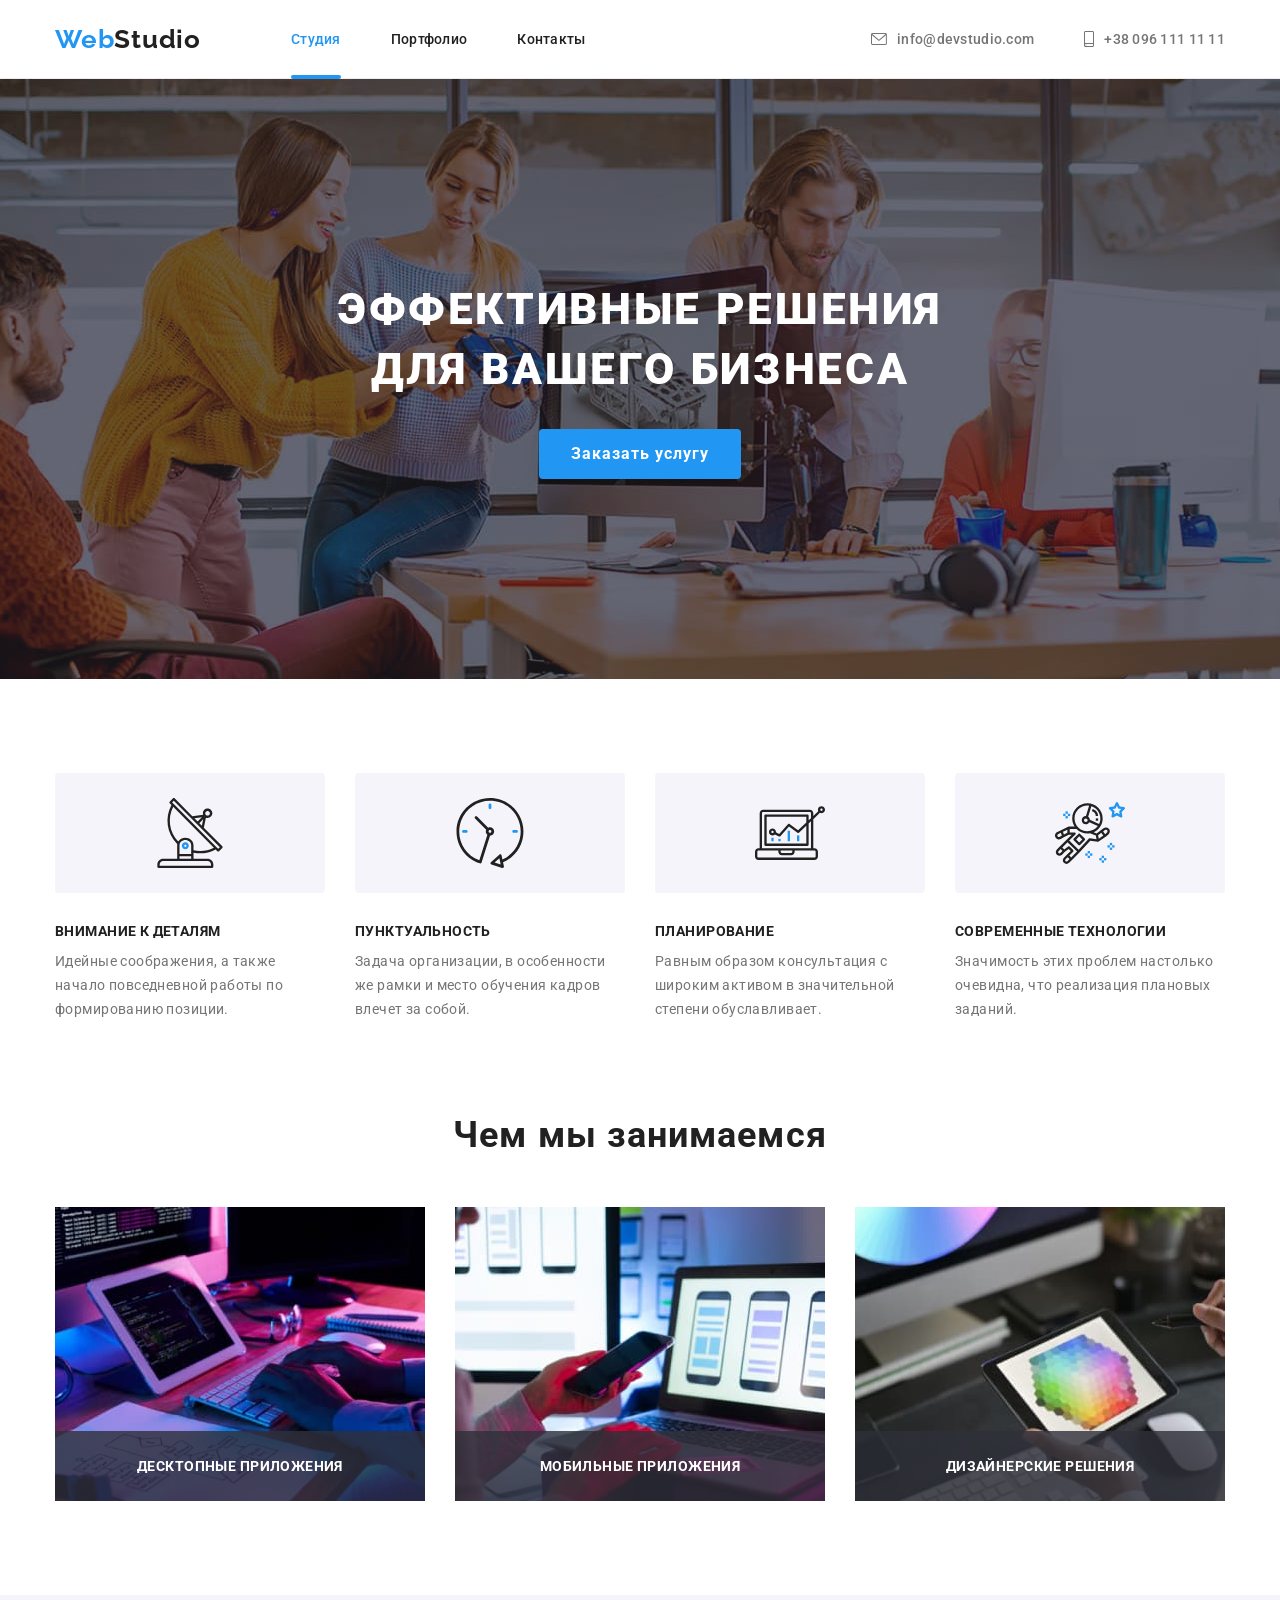
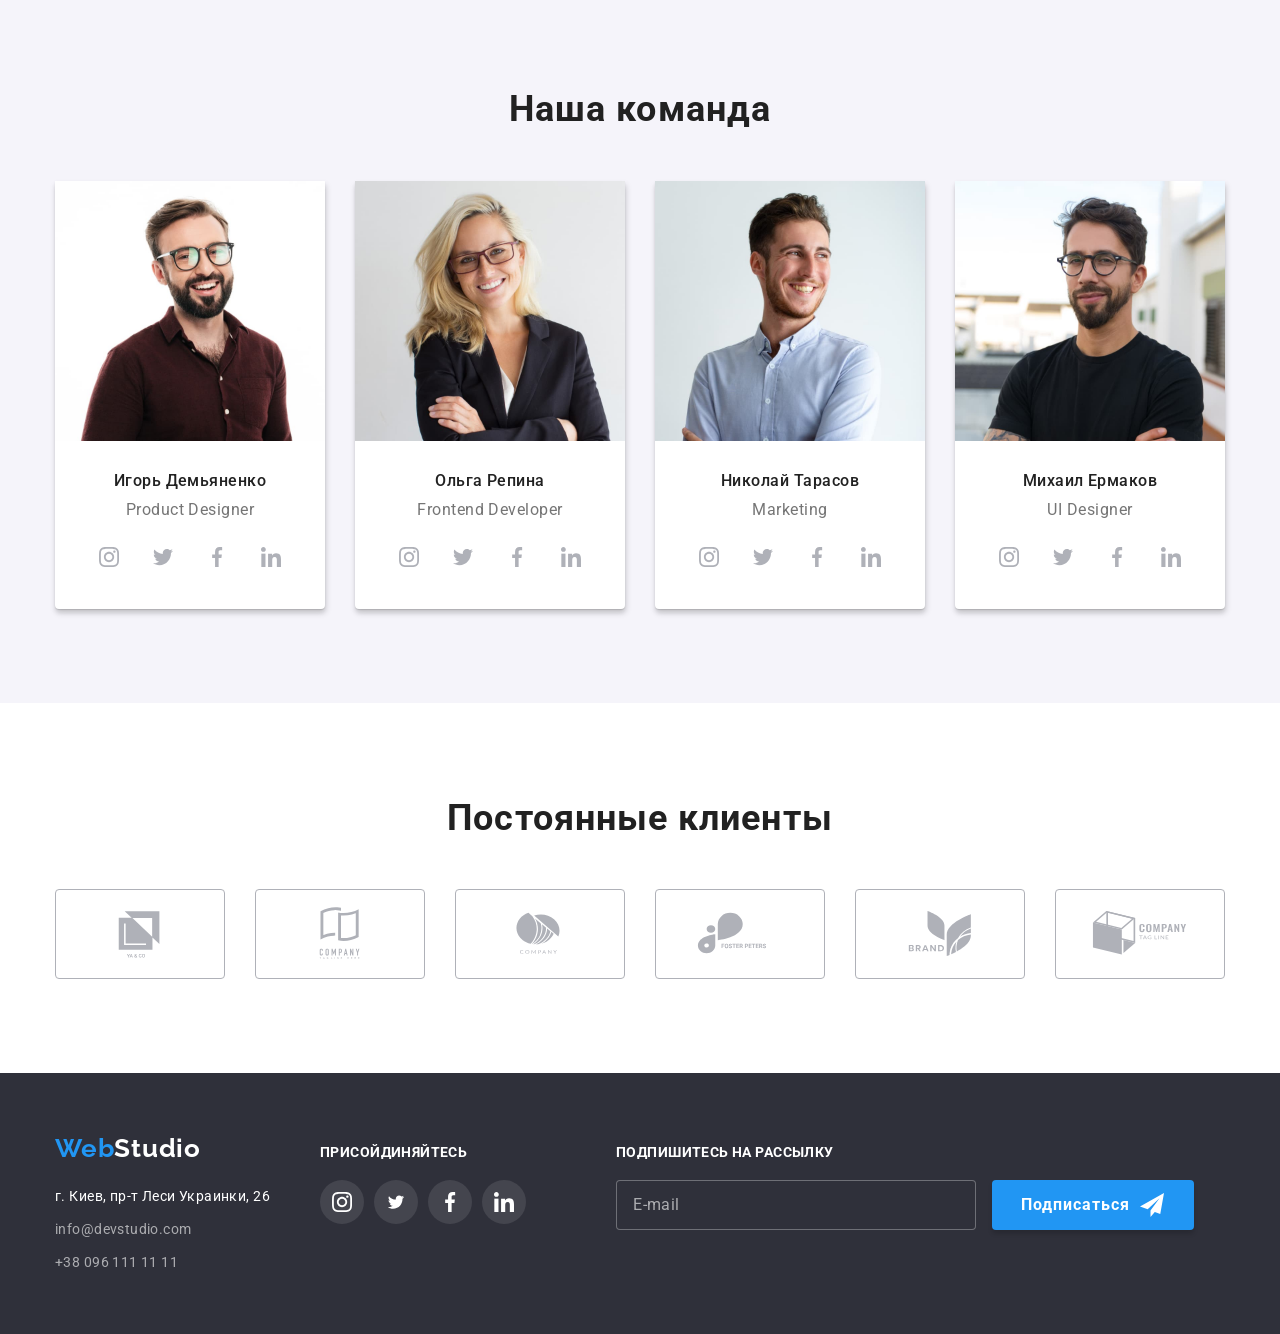
==== commit ab860597: "ready" ====
--- a/index.html
+++ b/index.html
@@ -19,7 +19,7 @@
       crossorigin="anonymous"
       referrerpolicy="no-referrer"
     />
-    <link rel="stylesheet" href="./css/main.min.css" />
+    <link rel="stylesheet" href="./css/main.min.css">
   </head>
 
   <body>
@@ -44,7 +44,10 @@
         </nav>
         <ul class="contact">
           <li class="contact__item">
-            <a class="contact__icon" href="mailto:info@devstudio.com">
+            <a
+              class="contact__icon "
+              href="mailto:info@devstudio.com"
+            >
               <svg class="icon" width="16" height="12">
                 <use
                   href="./images/icons.svg/symbol-defs.svg#icon-envelope"
@@ -64,69 +67,6 @@
             >
           </li>
         </ul>
-        <button type="button" class="menu-open__btn">
-          <svg class="mob-icon__open" width="40" height="40">
-            <use href="./images/icons.svg/symbol-defs.svg#icon-menu_40px"></use>
-          </svg>
-        </button>
-      </div>
-
-      <div class="mob-menu is-hidden">
-        <div class="container">
-          <div class="mob-menu__top">
-            <button type="button" class="menu-close__btn">
-              <svg class="mob-icon__close" width="40" height="40">
-                <use
-                  href="./images/icons.svg/symbol-defs.svg#icon-close_40px"
-                ></use>
-              </svg>
-            </button>
-            <ul class="mob-navigation__list">
-              <li class="mob-navigation__item">
-                <a href="./index.html" class="mob-navigation__link current"
-                  >Студия</a
-                >
-              </li>
-              <li class="mob-navigation__item">
-                <a href="./portfolio.html" class="mob-navigation__link"
-                  >Портфолио</a
-                >
-              </li>
-              <li class="mob-navigation__item">
-                <a href="" class="mob-navigation__link">Контакты</a>
-              </li>
-            </ul>
-          </div>
-
-          <div class="mob-menu__bottom">
-            <ul class="mob-contact__list">
-              <li class="mob-contact__item">
-                <a class="mob-tel__link" href="tel:+380961111111">
-                  +38 096 111 11 11</a
-                >
-              </li>
-              <li class="mob-contact__item">
-                <a class="mob-mail__link" href="mailto:info@devstudio.com">
-                  info@devstudio.com</a
-                >
-              </li>
-            </ul>
-            <ul class="mob-social">
-              <li class="mob-social__item">
-                <a href="" class="mob-social__link"> Instagram </a>
-              </li>
-              <li class="mob-social__item">
-                <a href="" class="mob-social__link"> Twitter </a>
-              </li>
-              <li class="mob-social__item">
-                <a href="" class="mob-social__link"> Facebook </a>
-              </li>
-              <li class="mob-social__item">
-                <a href="" class="mob-social__link"> Linkedin </a>
-              </li>
-            </ul>
-          </div>
-        </div>
       </div>
     </header>
 
@@ -134,11 +74,7 @@
       <section class="bussines">
         <div class="container">
           <h1 class="bussines-title">Эффективные решения для вашего бизнеса</h1>
-          <button
-            type="button"
-            class="main__buttom bussines-button"
-            data-modal-open
-          >
+          <button type="button" class="main__buttom bussines-button" data-modal-open>
             Заказать услугу
           </button>
         </div>
@@ -147,31 +83,31 @@
       <section class="proposition">
         <div class="container">
           <h2 class="visually-hidden">прихований заголовок</h2>
-          <ul class="proposition__list">
-            <li class="proposition__item">
-              <h3 class="proposition__title">Внимание к деталям</h3>
-              <p class="proposition__text">
+          <ul class="proposition-list">
+            <li class="proposition-item">
+              <h3 class="proposition-title">Внимание к деталям</h3>
+              <p class="proposition-text">
                 Идейные соображения, а также начало повседневной работы по
                 формированию позиции.
               </p>
             </li>
-            <li class="proposition__item">
-              <h3 class="proposition__title">Пунктуальность</h3>
-              <p class="proposition__text">
+            <li class="proposition-item">
+              <h3 class="proposition-title">Пунктуальность</h3>
+              <p class="proposition-text">
                 Задача организации, в особенности же рамки и место обучения
                 кадров влечет за собой.
               </p>
             </li>
-            <li class="proposition__item">
-              <h3 class="proposition__title">Планирование</h3>
-              <p class="proposition__text">
+            <li class="proposition-item">
+              <h3 class="proposition-title">Планирование</h3>
+              <p class="proposition-text">
                 Равным образом консультация с широким активом в значительной
                 степени обуславливает.
               </p>
             </li>
-            <li class="proposition__item">
-              <h3 class="proposition__title">Современные технологии</h3>
-              <p class="proposition__text">
+            <li class="proposition-item">
+              <h3 class="proposition-title">Современные технологии</h3>
+              <p class="proposition-text">
                 Значимость этих проблем настолько очевидна, что реализация
                 плановых заданий.
               </p>
@@ -182,109 +118,61 @@
 
       <section class="doing">
         <div class="container">
-          <h2 class="doing__title">Чем мы занимаемся</h2>
-          <ul class="doing__list">
-            <li class="doing__item">
-              <picture>
-                <source
-                  srcset="
-                    ./images/doing-1-desk.jpg    1x,
-                    ./images/doing-1-desk-x2.jpg 2x
-                  "
-                  media="min-width: 1200px"
-                />
-
-                <img
-                  src="./images/doing-1-desk.jpg"
-                  alt="typing on keyboard"
-                  width="370"
-                />
-              </picture>
-              <div class="doing__thumb">
-                <p class="thumb__text">Десктопные приложения</p>
+          <h2 class="doing-title">Чем мы занимаемся</h2>
+          <ul class="doing-list">
+            <li class="doing-item">
+              <img
+                src="./images/img.jpg"
+                alt="typing on keyboard"
+                width="370"
+                height="294"
+              />
+              <div class="doing-thumb">
+                <p class="thumb-text">Десктопные приложения</p>
               </div>
             </li>
-            <li class="doing__item">
-              <picture>
-                <source
-                  srcset="
-                    ./images/doing-2-desk.jpg    1x,
-                    ./images/doing-2-desk-x2.jpg 2x
-                  "
-                  media="min-width: 1200px"
-                />
-                <img
-                  src="./images/doing-2-desk.jpg"
-                  alt="serf the internet"
-                  width="370"
-                />
-              </picture>
-              <div class="doing__thumb">
-                <p class="thumb__text">Мобильные приложения</p>
+            <li class="doing-item">
+              <img
+                src="./images/img(1).jpg"
+                alt="serf the internet"
+                width="370"
+                height="294"
+              />
+              <div class="doing-thumb">
+                <p class="thumb-text">Мобильные приложения</p>
               </div>
             </li>
-            <li class="doing__item">
-              <picture>
-                <source
-                  srcset="
-                    ./images/doing-3-desk.jpg    1x,
-                    ./images/doing-3-desk-x2.jpg 2x
-                  "
-                  media="min-width: 1200px"
-                />
-                <img
-                  src="./images/doing-3-desk.jpg"
-                  alt="serf the internet"
-                  width="370"
-                />
-              </picture>
-              <div class="doing__thumb">
-                <p class="thumb__text">Дизайнерские решения</p>
+            <li class="doing-item">
+              <img
+                src="./images/img(2).jpg"
+                alt="painting"
+                width="370"
+                height="294"
+              />
+            
+              <div class="doing-thumb">
+                <p class="thumb-text">Дизайнерские решения</p>
               </div>
             </li>
           </ul>
         </div>
       </section>
-
       <section class="team">
         <div class="container">
           <h2 class="team__title">Наша команда</h2>
           <ul class="team__list">
-            <li class="team__item">
-              <picture>
-                <source
-                  srcset="
-                    ./images/team_1_desk.jpg    1x,
-                    ./images/team_1_desk_x2.jpg 2x
-                  "
-                  media="(min-width: 1200px)"
-                />
-                <source
-                  srcset="
-                    ./images/team_1_tab.jpg    1x,
-                    ./images/team_1_tab_x2.jpg 2x
-                  "
-                  media="(min-width: 768px)"
-                />
-                <source
-                  srcset="
-                    ./images/team_1_mob.jpg    1x,
-                    ./images/team_1_mob_x2.jpg 2x
-                  "
-                  media="(min-width: 480px)"
-                />
-
-                <img
-                  src="./images/team_1_desk.jpg"
-                  alt="Игорь Демьяненко"
-                  width="270"
-                />
-              </picture>
+            <li class="team__item team__item--margin">
+              <img
+                src="./images/imgProductDesigner.jpg"
+                alt="Product Designer"
+                width="270"
+                height="260"
+              />
               <div class="team-card">
                 <h3 class="team-card__title">Игорь Демьяненко</h3>
                 <p class="team-card__text">Product Designer</p>
                 <ul class="social">
-                  <li class="social__item">
+                  <li class="social__item social__item--margin">
                     <a href="" class="social__link social__link-color">
                       <svg class="social__icon" width="20" height="20">
                         <use
@@ -323,38 +211,13 @@
                 </ul>
               </div>
             </li>
-
-            <li class="team__item">
-              <picture>
-                <source
-                  srcset="
-                    ./images/team_2_desk.jpg    1x,
-                    ./images/team_2_desk_x2.jpg 2x
-                  "
-                  media="(min-width: 1200px)"
-                />
-                <source
-                  srcset="
-                    ./images/team_2_tab.jpg    1x,
-                    ./images/team_2_tab_x2.jpg 2x
-                  "
-                  media="(min-width: 768px)"
-                />
-                <source
-                  srcset="
-                    ./images/team_2_mob.jpg    1x,
-                    ./images/team_2_mob_x2.jpg 2x
-                  "
-                  media="(min-width: 480px)"
-                />
-
-                <img
-                  src="./images/team_2_desk.jpg"
-                  alt="Игорь Демьяненко"
-                  width="270"
-                />
-              </picture>
-
+            <li class="team__item team__item--margin">
+              <img
+                src="./images/imgFrontendDeveloper.jpg"
+                alt="Frontend Developer"
+                width="270"
+                height="260"
+              />
               <div class="team-card">
                 <h3 class="team-card__title">Ольга Репина</h3>
                 <p class="team-card__text">Frontend Developer</p>
@@ -398,37 +261,13 @@
                 </ul>
               </div>
             </li>
-
-            <li class="team__item">
-              <picture>
-                <source
-                  srcset="
-                    ./images/team_3_desk.jpg    1x,
-                    ./images/team_3_desk_x2.jpg 2x
-                  "
-                  media="(min-width: 1200px)"
-                />
-                <source
-                  srcset="
-                    ./images/team_3_tab.jpg    1x,
-                    ./images/team_3_tab_x2.jpg 2x
-                  "
-                  media="(min-width: 768px)"
-                />
-                <source
-                  srcset="
-                    ./images/team_3_mob.jpg    1x,
-                    ./images/team_3_mob_x2.jpg 2x
-                  "
-                  media="(min-width: 480px)"
-                />
-
-                <img
-                  src="./images/team_3_desk.jpg"
-                  alt="Игорь Демьяненко"
-                  width="270"
-                />
-              </picture>
+            <li class="team__item team__item--margin">
+              <img
+                src="./images/imgMarketing.jpg"
+                alt="Marketing"
+                width="270"
+                height="260"
+              />
               <div class="team-card">
                 <h3 class="team-card__title">Николай Тарасов</h3>
                 <p class="team-card__text">Marketing</p>
@@ -472,37 +311,13 @@
                 </ul>
               </div>
             </li>
-            <li class="team__item">
-              <picture>
-                <source
-                  srcset="
-                    ./images/team_4_desk.jpg    1x,
-                    ./images/team_4_desk_x2.jpg 2x
-                  "
-                  media="(min-width: 1200px)"
-                />
-                <source
-                  srcset="
-                    ./images/team_4_tab.jpg    1x,
-                    ./images/team_4_tab_x2.jpg 2x
-                  "
-                  media="(min-width: 768px)"
-                />
-                <source
-                  srcset="
-                    ./images/team_4_mob.jpg    1x,
-                    ./images/team_4_mob_x2.jpg 2x
-                  "
-                  media="(min-width: 480px)"
-                />
-
-                <img
-                  src="./images/team_4_desk.jpg"
-                  alt="Игорь Демьяненко"
-                  width="270"
-                />
-              </picture>
-
+            <li class="team__item team__item--margin">
+              <img
+                src="./images/imgUIDesigner.jpg"
+                alt="UI Designer"
+                width="270"
+                height="260"
+              />
               <div class="team-card">
                 <h3 class="team-card__title">Михаил Ермаков</h3>
                 <p class="team-card__text">UI Designer</p>
@@ -549,58 +364,58 @@
           </ul>
         </div>
       </section>
-      <section class="customers">
+      <section class="section-customers">
         <div class="container">
-          <h2 class="customers__title">Постоянные клиенты</h2>
-          <ul class="customers__list">
-            <li class="customers__item">
-              <a class="customers__link" href="">
-                <svg class="customers__logo" width="110" height="60">
+          <h2 class="customers-title">Постоянные клиенты</h2>
+          <ul class="customers-list">
+            <li class="customers-item">
+              <a class="customers-link" href="">
+                <svg class="customers-logo" width="106" height="60">
                   <use
                     href="./images/icons.svg/symbol-defs.svg#icon-logo"
                   ></use>
                 </svg>
               </a>
             </li>
-            <li class="customers__item">
-              <a class="customers__link" href="">
-                <svg class="customers__logo" width="106" height="60">
+            <li class="customers-item">
+              <a class="customers-link" href="">
+                <svg class="customers-logo" width="106" height="60">
                   <use
                     href="./images/icons.svg/symbol-defs.svg#icon-logo-1"
                   ></use>
                 </svg>
               </a>
             </li>
-            <li class="customers__item">
-              <a class="customers__link" href="">
-                <svg class="customers__logo" width="106" height="60">
+            <li class="customers-item">
+              <a class="customers-link" href="">
+                <svg class="customers-logo" width="106" height="60">
                   <use
                     href="./images/icons.svg/symbol-defs.svg#icon-logo-2"
                   ></use>
                 </svg>
               </a>
             </li>
-            <li class="customers__item">
-              <a class="customers__link" href="">
-                <svg class="customers__logo" width="106" height="60">
+            <li class="customers-item">
+              <a class="customers-link" href="">
+                <svg class="customers-logo" width="106" height="60">
                   <use
                     href="./images/icons.svg/symbol-defs.svg#icon-logo-3"
                   ></use>
                 </svg>
               </a>
             </li>
-            <li class="customers__item">
-              <a class="customers__link" href="">
-                <svg class="customers__logo" width="106" height="60">
+            <li class="customers-item">
+              <a class="customers-link" href="">
+                <svg class="customers-logo" width="106" height="60">
                   <use
                     href="./images/icons.svg/symbol-defs.svg#icon-logo-4"
                   ></use>
                 </svg>
               </a>
             </li>
-            <li class="customers__item">
-              <a class="customers__link" href="">
-                <svg class="customers__logo" width="106" height="60">
+            <li class="customers-item">
+              <a class="customers-link" href="">
+                <svg class="customers-logo" width="106" height="60">
                   <use
                     href="./images/icons.svg/symbol-defs.svg#icon-logo-5"
                   ></use>
@@ -618,24 +433,26 @@
           <a href="./index.html" class="footer-webstudio"
             >Web<span class="footer-logo">Studio</span></a
           >
-          <address class="footer__address">
-            <ul class="footer__list">
-              <li class="footer__item">
+          <address class="footer-address">
+            <ul class="footer-list">
+              <li class="footer-item">
                 <a
-                  class="footer-link address"
+                  class="footer-link link address"
                   href="https://goo.gl/maps/LqxU8Z8EwyXyZSnf8"
                   target="_blank"
                   rel="noopener noreferrer nofollow"
                   >г. Киев, пр-т Леси Украинки, 26</a
                 >
               </li>
-              <li class="footer__item">
-                <a class="footer-mail address" href="mailto:info@devstudio.com"
+              <li class="footer-item">
+                <a
+                  class="footer-mail link address"
+                  href="mailto:info@devstudio.com"
                   >info@devstudio.com</a
                 >
               </li>
-              <li class="footer__item">
-                <a class="footer-tel address" href="tel:+380961111111"
+              <li class="footer-item">
+                <a class="footer-tel link address" href="tel:+380961111111"
                   >+38 096 111 11 11</a
                 >
               </li>
@@ -781,12 +598,11 @@
           </label>
 
           <div class="modal-button-div">
-            <button type="submit" class="modal-buttom-send">Отправить</button>
+            <button type="submit" class="modal-buttom-send ">Отправить</button>
           </div>
         </form>
       </div>
     </div>
     <script src="./js/modal.js"></script>
-    <script src="./js/menu.js"></script>
   </body>
 </html>
--- a/css/main.min.css
+++ b/css/main.min.css
@@ -1 +1 @@
-body{font-family:"Roboto",sans-serif}p,h1,h2,h3,h4,h5,h6{margin:0}ul,a{list-style:none;padding-left:0;margin:0;text-decoration:none}img{display:block;max-width:100%;height:auto;max-width:100%;height:auto;width:100%}.container{width:100%;padding:0 15px;margin:0 auto}@media screen and (min-width: 480px){.container{width:480px}}@media screen and (min-width: 768px){.container{width:768px}}@media screen and (min-width: 1200px){.container{width:1200px}}.visually-hidden{position:absolute;white-space:nowrap;width:1px;height:1px;overflow:hidden;border:0;padding:0;clip:rect(0 0 0 0);-webkit-clip-path:inset(50%);clip-path:inset(50%);margin:-1px}.main__buttom{border:none;font-family:inherit;font-weight:700;font-size:16px;line-height:1.875;letter-spacing:.06em;cursor:pointer;border-radius:4px;-webkit-box-shadow:0px 4px 4px rgba(0,0,0,.15);box-shadow:0px 4px 4px rgba(0,0,0,.15);background:#2196f3;color:#fff;fill:#fff}.header-container{display:-webkit-box;display:-ms-flexbox;display:flex;-webkit-box-align:center;-ms-flex-align:center;align-items:center;-webkit-box-pack:justify;-ms-flex-pack:justify;justify-content:space-between}.header{border-bottom:1px solid #ececec}.header-logo{color:#212121}.header-webstudio{font-family:"Raleway";font-weight:700;font-size:26px;line-height:1.1923076923;letter-spacing:.03em;color:#2196f3}.mob-menu{position:fixed;top:0;left:0;z-index:1;background-color:#fff;width:100vw;height:100vh;padding:48px 0}.mob-menu .container{display:-webkit-box;display:-ms-flexbox;display:flex;-webkit-box-orient:vertical;-webkit-box-direction:normal;-ms-flex-direction:column;flex-direction:column;-webkit-box-pack:justify;-ms-flex-pack:justify;justify-content:space-between;height:100%;overflow-y:auto}.menu-close__btn{position:absolute;top:15px;right:15px;border:none;background-color:#fff;color:#757575}.menu-open__btn{top:15px;right:15px;border:none;background-color:#fff;color:#757575}@media screen and (min-width: 768px){.menu-open__btn{display:none}}.menu-close__btn:hover,.menu-close__btn:focus{color:#2196f3}.mob-icon__close{fill:currentColor}.mob-navigation__item:not(:last-child){margin-bottom:25px}.mob-navigation__link:hover,.mob-navigation__link:focus{color:#2196f3}.mob-navigation__link{font-family:"Roboto";font-style:normal;font-weight:500;font-size:40px;line-height:1.175;letter-spacing:.02em;color:#212121}.mob-contact__list{margin-bottom:55px}.mob-tel__link{display:block;font-family:"Roboto";font-style:normal;font-weight:500;font-size:34px;line-height:1.1764705882;letter-spacing:.02em;color:#2196f3;margin-bottom:32px}.mob-mail__link{font-family:"Roboto";font-style:normal;font-weight:500;font-size:24px;line-height:1.1666666667;letter-spacing:.02em;color:#757575}.mob-social{display:-webkit-box;display:-ms-flexbox;display:flex;-webkit-box-align:baseline;-ms-flex-align:baseline;align-items:baseline;-webkit-box-align:center;-ms-flex-align:center;align-items:center;gap:10px}.mob-social__item:nth-child(n+2)::before{content:"";border:1px solid rgba(90,87,87,.2);-webkit-transform:rotate(90deg);transform:rotate(90deg);margin-right:5px;-webkit-box-align:baseline;-ms-flex-align:baseline;align-items:baseline;-webkit-box-align:center;-ms-flex-align:center;align-items:center}.mob-social__link{font-family:"Roboto";font-style:normal;font-weight:500;font-size:14px;line-height:1.5714285714;letter-spacing:.02em;color:#2196f3}@media screen and (max-width: 767px){.contact{display:none}}@media screen and (min-width: 768px){.contact{display:-webkit-box;display:-ms-flexbox;display:flex;-webkit-box-orient:vertical;-webkit-box-direction:normal;-ms-flex-direction:column;flex-direction:column;gap:10px}}@media screen and (min-width: 1200px){.contact{display:-webkit-box;display:-ms-flexbox;display:flex;-webkit-box-orient:horizontal;-webkit-box-direction:normal;-ms-flex-direction:row;flex-direction:row}}.contact__item{width:100%;height:100%;border-radius:50%;display:-webkit-box;display:-ms-flexbox;display:flex;-webkit-box-align:center;-ms-flex-align:center;align-items:center;-webkit-box-pack:center;-ms-flex-pack:center;justify-content:center}.contact__item:not(:last-child){margin-right:50px}.contact__icon{font-weight:500;font-size:14px;line-height:1.1428571429;letter-spacing:.02em;font-family:inherit;display:-webkit-box;display:-ms-flexbox;display:flex;-webkit-box-align:center;-ms-flex-align:center;align-items:center;color:#757575;-webkit-transition-property:color;transition-property:color;-webkit-transition-duration:250ms;transition-duration:250ms;-webkit-transition-timing-function:cubic-bezier(0.4, 0, 0.2, 1);transition-timing-function:cubic-bezier(0.4, 0, 0.2, 1)}.contact__icon:focus,.contact__icon:hover{color:#2196f3}.icon{fill:currentColor;margin-right:10px}@media screen and (max-width: 767px){.navigation{display:none}}.navigation__list{display:-webkit-box;display:-ms-flexbox;display:flex;-webkit-box-align:center;-ms-flex-align:center;align-items:center}.navigation__item{position:relative;padding:30px 0}.navigation__item:not(:last-child){margin-right:50px}.navigation__link{font-weight:500;font-size:14px;line-height:1.1428571429;letter-spacing:.02em;color:#212121;-webkit-transition-property:color;transition-property:color;-webkit-transition-duration:250ms;transition-duration:250ms;-webkit-transition-timing-function:cubic-bezier(0.4, 0, 0.2, 1);transition-timing-function:cubic-bezier(0.4, 0, 0.2, 1)}.navigation__link:hover,.navigation__link:focus{color:#2196f3}.navigation__list .navigation__link.current::after{content:"";position:absolute;width:100%;height:4px;left:0;bottom:-1px;border-radius:2px;background:#2196f3}.navigation__list .navigation__link.current{color:#2196f3}.bussines{background:#2f303a;text-align:center;padding:118px 0;max-width:480px;width:100%;background-repeat:no-repeat;background-position:center;background-size:cover;margin:0 auto;background-image:-webkit-gradient(linear, left top, right top, from(rgba(47, 48, 58, 0.4)), to(rgba(47, 48, 58, 0.4))),url("../images/hero-bg-mobile.jpg");background-image:linear-gradient(to right, rgba(47, 48, 58, 0.4), rgba(47, 48, 58, 0.4)),url("../images/hero-bg-mobile.jpg")}@media(min-device-pixel-ratio: 2),(-webkit-min-device-pixel-ratio: 2),(min-resolution: 192dpi),(min-resolution: 2dppx){.bussines{background-image:-webkit-gradient(linear, left top, right top, from(rgba(47, 48, 58, 0.4)), to(rgba(47, 48, 58, 0.4))),url("../images/hero-bg-mobile-2x.jpg");background-image:linear-gradient(to right, rgba(47, 48, 58, 0.4), rgba(47, 48, 58, 0.4)),url("../images/hero-bg-mobile-2x.jpg")}}@media screen and (min-width: 768px){.bussines{max-width:768px;background-image:-webkit-gradient(linear, left top, right top, from(rgba(47, 48, 58, 0.4)), to(rgba(47, 48, 58, 0.4))),url("../images/hero-bg-tab.jpg");background-image:linear-gradient(to right, rgba(47, 48, 58, 0.4), rgba(47, 48, 58, 0.4)),url("../images/hero-bg-tab.jpg")}}@media screen and (min-width: 768px)and (min-device-pixel-ratio: 2),screen and (min-width: 768px)and (-webkit-min-device-pixel-ratio: 2),screen and (min-width: 768px)and (min-resolution: 192dpi),screen and (min-width: 768px)and (min-resolution: 2dppx){.bussines{background-image:-webkit-gradient(linear, left top, right top, from(rgba(47, 48, 58, 0.4)), to(rgba(47, 48, 58, 0.4))),url("../images/hero-bg-tab-2x.jpg");background-image:linear-gradient(to right, rgba(47, 48, 58, 0.4), rgba(47, 48, 58, 0.4)),url("../images/hero-bg-tab-2x.jpg")}}@media screen and (min-width: 1200px){.bussines{padding:200px 0;max-width:1600px;width:100%;background-image:-webkit-gradient(linear, left top, right top, from(rgba(47, 48, 58, 0.4)), to(rgba(47, 48, 58, 0.4))),url("../images/hero-bg.jpg");background-image:linear-gradient(to right, rgba(47, 48, 58, 0.4), rgba(47, 48, 58, 0.4)),url("../images/hero-bg.jpg")}}@media screen and (min-width: 1200px)and (min-device-pixel-ratio: 2),screen and (min-width: 1200px)and (-webkit-min-device-pixel-ratio: 2),screen and (min-width: 1200px)and (min-resolution: 192dpi),screen and (min-width: 1200px)and (min-resolution: 2dppx){.bussines{background-image:-webkit-gradient(linear, left top, right top, from(rgba(47, 48, 58, 0.4)), to(rgba(47, 48, 58, 0.4))),url("../images/hero-bg-2x.jpg");background-image:linear-gradient(to right, rgba(47, 48, 58, 0.4), rgba(47, 48, 58, 0.4)),url("../images/hero-bg-2x.jpg")}}.bussines-title{font-weight:900;font-size:26px;line-height:1.6153846154;letter-spacing:.06em;max-width:360px;margin-bottom:30px;text-align:center;text-transform:uppercase;-webkit-box-align:center;-ms-flex-align:center;align-items:center;margin-left:auto;margin-right:auto;color:#fff}@media screen and (min-width: 768px){.bussines-title{max-width:360px}}@media screen and (min-width: 1200px){.bussines-title{font-weight:900;font-size:44px;line-height:1.3636363636;letter-spacing:.06em;max-width:696px}}.bussines-button{padding:10px 32px;-webkit-transition-property:background-color,color,-webkit-box-shadow;transition-property:background-color,color,-webkit-box-shadow;transition-property:background-color,color,box-shadow;transition-property:background-color,color,box-shadow,-webkit-box-shadow;-webkit-transition-duration:250ms;transition-duration:250ms;-webkit-transition-timing-function:cubic-bezier(0.4, 0, 0.2, 1);transition-timing-function:cubic-bezier(0.4, 0, 0.2, 1)}.bussines-button:hover,.bussines-button:focus{background-color:#188ce8}.proposition{padding:60px 0}@media screen and (min-width: 1200px){.proposition{padding-top:94px;padding-bottom:94px}}.proposition__list{display:-webkit-box;display:-ms-flexbox;display:flex;-ms-flex-wrap:wrap;flex-wrap:wrap;gap:30px}.proposition__item{text-align:left}@media screen and (min-width: 768px){.proposition__item{width:calc((100% - 30px)/2)}}@media screen and (min-width: 1200px){.proposition__item{width:calc((100% - 90px)/4)}}.proposition__item::before{display:block;content:" ";height:120px;margin-bottom:30px;background:#f5f4fa;border-radius:4px;background-repeat:no-repeat;background-position:center}.proposition__item:nth-child(1)::before{background-image:url(../images/icons.svg/antenna.svg)}.proposition__item:nth-child(2)::before{background-image:url(../images/icons.svg/clock.svg)}.proposition__item:nth-child(3)::before{background-image:url(../images/icons.svg/diagram.svg)}.proposition__item:nth-child(4)::before{background-image:url(../images/icons.svg/astronaut.svg)}.proposition__title{font-weight:700;font-size:14px;line-height:1.1428571429;letter-spacing:.03em;text-align:center;text-transform:uppercase;color:#212121;margin-bottom:10px}.proposition__text{font-weight:400;font-size:14px;line-height:1.7142857143;letter-spacing:.03em;color:#757575;-webkit-box-sizing:border-box;box-sizing:border-box}@media screen and (max-width: 1199px){.doing{display:none}}@media screen and (min-width: 1200px){.doing{padding-bottom:94px}}.doing__title{font-weight:700;font-size:36px;line-height:1.1666666667;letter-spacing:.03em;text-align:center;margin-bottom:50px;color:#212121}.doing__list{display:-webkit-box;display:-ms-flexbox;display:flex;gap:30px}.doing__item{position:relative;display:block}.doing__thumb{height:70px;width:100%;position:absolute;bottom:0;left:0;display:-webkit-box;display:-ms-flexbox;display:flex;-webkit-box-align:center;-ms-flex-align:center;align-items:center;-webkit-box-pack:center;-ms-flex-pack:center;justify-content:center;padding:27px 0;background:rgba(47,48,58,.8)}.thumb__text{font-weight:700;font-size:14px;line-height:1.1428571429;letter-spacing:.03em;font-family:inherit;text-align:center;text-transform:uppercase;color:#fff}.team{background-color:#f5f4fa;padding-bottom:60px;padding-top:60px}@media screen and (min-width: 1200px){.team{padding-top:94px;padding-bottom:94px}}.team__title{font-weight:700;font-size:28px;line-height:1.1785714286;letter-spacing:.03em;text-align:center;color:#212121;margin-bottom:30px}.team__list{display:-webkit-box;display:-ms-flexbox;display:flex;-webkit-box-orient:vertical;-webkit-box-direction:normal;-ms-flex-direction:column;flex-direction:column;gap:30px;text-align:center}@media screen and (min-width: 768px){.team__list{display:-webkit-box;display:-ms-flexbox;display:flex;-ms-flex-wrap:wrap;flex-wrap:wrap;-webkit-box-orient:horizontal;-webkit-box-direction:normal;-ms-flex-direction:row;flex-direction:row}}.team__item{-webkit-box-sizing:border-box;box-sizing:border-box;background:#fff;-webkit-box-shadow:0px 1px 1px rgba(0,0,0,.12),0px 4px 4px rgba(0,0,0,.06),1px 4px 6px rgba(0,0,0,.16);box-shadow:0px 1px 1px rgba(0,0,0,.12),0px 4px 4px rgba(0,0,0,.06),1px 4px 6px rgba(0,0,0,.16);border-radius:0px 0px 4px 4px}@media screen and (min-width: 768px){.team__item{width:calc((100% - 30px)/2)}}@media screen and (min-width: 1200px){.team__item{width:calc((100% - 90px)/4)}}.team-card{padding:30px 0}.team-card__title{font-weight:500;font-size:16px;line-height:1.1875;letter-spacing:.03em;margin-bottom:10px;color:#212121}.team-card__text{font-weight:400;font-size:16px;line-height:1.1875;letter-spacing:.03em;color:#757575;margin-bottom:16px}.social{display:-webkit-box;display:-ms-flexbox;display:flex;-webkit-box-align:center;-ms-flex-align:center;align-items:center;-webkit-box-pack:center;-ms-flex-pack:center;justify-content:center}.social__item{width:44px;height:44px}.social__item:not(:last-child){margin-right:10px}.social__link{width:100%;height:100%;border-radius:50%;display:-webkit-box;display:-ms-flexbox;display:flex;-webkit-box-align:center;-ms-flex-align:center;align-items:center;-webkit-box-pack:center;-ms-flex-pack:center;justify-content:center;-webkit-transition-property:background-color,color;transition-property:background-color,color;-webkit-transition-duration:duration;transition-duration:duration;-webkit-transition-timing-function:cubic-bezier(0.4, 0, 0.2, 1);transition-timing-function:cubic-bezier(0.4, 0, 0.2, 1)}.social__link-color{fill:#afb1b8;background-color:rgba(0,0,0,0)}.social__link-color .social__link-color:focus,.social__link-color:hover,.social__link-color:focus,.social__link-color:hover{fill:#fff;background-color:#2196f3}.customers{padding:60px 0;text-align:center}.customers__title{font-weight:700;font-size:28px;line-height:1.1785714286;letter-spacing:.03em;font-family:inherit;font-style:normal;text-align:center;color:#212121;margin-bottom:50px}@media screen and (min-width: 1200px){.customers__title{font-weight:700;font-size:36px;line-height:1.1666666667;letter-spacing:.03em}}.customers__list{display:-webkit-box;display:-ms-flexbox;display:flex;-ms-flex-wrap:wrap;flex-wrap:wrap;gap:30px}.customers__item{height:90px;width:calc((100% - 30px)/2)}@media screen and (min-width: 768px){.customers__item{width:calc((100% - 60px)/3)}}@media screen and (min-width: 1200px){.customers__item{width:calc((100% - 150px)/6)}}.customers__link{width:100%;height:100%;display:-webkit-box;display:-ms-flexbox;display:flex;-webkit-box-align:center;-ms-flex-align:center;align-items:center;-webkit-box-pack:center;-ms-flex-pack:center;justify-content:center;border-radius:4px;border:1px solid #afb1b8;fill:#afb1b8;-webkit-transition-property:fill,border;transition-property:fill,border;-webkit-transition-duration:250ms;transition-duration:250ms;-webkit-transition-timing-function:timing-function;transition-timing-function:timing-function}.customers__link:hover,.customers__link:focus{fill:#2196f3;border-color:#2196f3}.footer{background-color:#2f303a;padding-top:60px;padding-bottom:60px}.footer-wrap{display:-webkit-box;display:-ms-flexbox;display:flex;-webkit-box-orient:vertical;-webkit-box-direction:normal;-ms-flex-direction:column;flex-direction:column;-webkit-box-align:center;-ms-flex-align:center;align-items:center;text-align:center}@media screen and (min-width: 768px){.footer-wrap{-webkit-box-orient:horizontal;-webkit-box-direction:normal;-ms-flex-direction:row;flex-direction:row;-ms-flex-wrap:wrap;flex-wrap:wrap;-webkit-box-align:baseline;-ms-flex-align:baseline;align-items:baseline;-ms-flex-pack:distribute;justify-content:space-around;gap:30px}}@media screen and (min-width: 1200px){.footer-wrap{text-align:left}}.footer-webstudio{font-family:"Raleway";font-weight:700;font-size:26px;line-height:1.1923076923;letter-spacing:.03em;font-weight:700;font-size:26px;line-height:1.19;letter-spacing:.03em;color:#2196f3}.footer-logo{color:#fff}.footer__address{font-style:normal;margin-top:20px}.footer__item:not(:last-child){margin-bottom:8px}@media screen and (min-width: 1200px){.footer__item:not(:last-child){margin-bottom:9px}}.footer-link{font-weight:400;font-size:14px;line-height:1.7142857143;letter-spacing:.03em;color:#fff}.footer-mail,.footer-tel{font-weight:400;font-size:14px;line-height:1.7142857143;letter-spacing:.03em;color:rgba(255,255,255,.6)}@media screen and (min-width: 768px){.footer-soc{display:inline-block}}.footer-soc-text{font-family:inherit;font-style:normal;font-weight:700;font-size:14px;line-height:1.1428571429;letter-spacing:.03em;text-transform:uppercase;color:#fff;margin-bottom:20px}.footer__link-color{fill:#afb1b8;background:rgba(255,255,255,.1);fill:#fff}.footer__link-color:hover,.footer__link-color:focus{background-color:#2196f3}@media screen and (min-width: 768px){.footer-form{margin-top:30px}}@media screen and (min-width: 1200px){.footer-form{margin-top:0}}.footer-form-text{font-family:inherit;font-weight:700;font-size:14px;line-height:1.1428571429;letter-spacing:.03em;text-transform:uppercase;color:#fff;margin-bottom:20px}.footer-imput{margin-bottom:20px;width:100%;height:50px;padding:15px 0 15px 16px;border-radius:4px;outline:none;cursor:pointer;background-color:#2f303a;color:#fff;border:1px solid rgba(255,255,255,.3);-webkit-transition-property:border;transition-property:border;-webkit-transition-duration:250ms;transition-duration:250ms;-webkit-transition-timing-function:cubic-bezier(0.4, 0, 0.2, 1);transition-timing-function:cubic-bezier(0.4, 0, 0.2, 1)}.footer-imput:focus{border:1px solid #2196f3;outline:none}.footer-imput::-webkit-input-placeholder{display:inline-block;font-family:inherit;font-weight:400;font-size:16px;line-height:1.25;letter-spacing:.03em;color:rgba(255,255,255,.6)}.footer-imput::-moz-placeholder{display:inline-block;font-family:inherit;font-weight:400;font-size:16px;line-height:1.25;letter-spacing:.03em;color:rgba(255,255,255,.6)}.footer-imput:-ms-input-placeholder{display:inline-block;font-family:inherit;font-weight:400;font-size:16px;line-height:1.25;letter-spacing:.03em;color:rgba(255,255,255,.6)}.footer-imput::-ms-input-placeholder{display:inline-block;font-family:inherit;font-weight:400;font-size:16px;line-height:1.25;letter-spacing:.03em;color:rgba(255,255,255,.6)}.footer-imput::placeholder{display:inline-block;font-family:inherit;font-weight:400;font-size:16px;line-height:1.25;letter-spacing:.03em;color:rgba(255,255,255,.6)}@media screen and (min-width: 1200px){.footer-imput{width:360px}}.footer-form-btn{padding:10px 29px 10px 28px;margin-left:12px;display:-webkit-inline-box;display:-ms-inline-flexbox;display:inline-flex;-webkit-transition-property:background-color,color,fill,-webkit-box-shadow;transition-property:background-color,color,fill,-webkit-box-shadow;transition-property:background-color,color,box-shadow,fill;transition-property:background-color,color,box-shadow,fill,-webkit-box-shadow;-webkit-transition-duration:250ms;transition-duration:250ms;-webkit-transition-timing-function:cubic-bezier(0.4, 0, 0.2, 1);transition-timing-function:cubic-bezier(0.4, 0, 0.2, 1)}.footer-form-btn:hover,.footer-form-btn:hover{background-color:#fff;color:#188ce8;fill:#188ce8}.footer-icon-form{margin-left:10px}.portfolio-navigation{padding-top:94px;padding-bottom:94px;width:100%}.portfolio-navigation__list{display:-webkit-box;display:-ms-flexbox;display:flex;-ms-flex-wrap:wrap;flex-wrap:wrap;gap:8px;margin-bottom:50px}@media screen and (min-width: 768px){.portfolio-navigation__list{-webkit-box-pack:center;-ms-flex-pack:center;justify-content:center}}.buttons-button{font-family:inherit;font-weight:500;font-size:16px;line-height:1.625;letter-spacing:.03em;text-align:center;cursor:pointer;padding:6px 22px;border-color:rgba(0,0,0,0);border-radius:4px;color:#212121;-webkit-transition-property:background-color,color,-webkit-box-shadow;transition-property:background-color,color,-webkit-box-shadow;transition-property:background-color,color,box-shadow;transition-property:background-color,color,box-shadow,-webkit-box-shadow;-webkit-transition-duration:250ms;transition-duration:250ms;-webkit-transition-timing-function:cubic-bezier(0.4, 0, 0.2, 1);transition-timing-function:cubic-bezier(0.4, 0, 0.2, 1)}.buttons-button:hover,.buttons-button:focus{color:#fff;background-color:#2196f3;-webkit-box-shadow:0px 1px 1px rgba(0,0,0,.12),0px 4px 4px rgba(0,0,0,.06),1px 4px 6px rgba(0,0,0,.16);box-shadow:0px 1px 1px rgba(0,0,0,.12),0px 4px 4px rgba(0,0,0,.06),1px 4px 6px rgba(0,0,0,.16);border-radius:4px;border-color:rgba(0,0,0,0)}.portfolio{display:-webkit-box;display:-ms-flexbox;display:flex;-ms-flex-wrap:wrap;flex-wrap:wrap;gap:30px}.portfolio__item{width:100%}@media screen and (min-width: 768px){.portfolio__item{width:calc((100% - 30px)/2)}}@media screen and (min-width: 1200px){.portfolio__item{width:calc((100% - 60px)/3)}}.portfolio__link{width:100%;display:block;-webkit-transition-property:-webkit-box-shadow;transition-property:-webkit-box-shadow;transition-property:box-shadow;transition-property:box-shadow, -webkit-box-shadow;-webkit-transition-duration:250ms;transition-duration:250ms;-webkit-transition-timing-function:cubic-bezier(0.4, 0, 0.2, 1);transition-timing-function:cubic-bezier(0.4, 0, 0.2, 1)}.portfolio__link:hover,.portfolio__link:focus{-webkit-box-shadow:0px 1px 1px rgba(0,0,0,.12),0px 4px 4px rgba(0,0,0,.06),1px 4px 6px rgba(0,0,0,.16);box-shadow:0px 1px 1px rgba(0,0,0,.12),0px 4px 4px rgba(0,0,0,.06),1px 4px 6px rgba(0,0,0,.16);-webkit-transition-duration:250ms;transition-duration:250ms;-webkit-transition-timing-function:cubic-bezier(0.4, 0, 0.2, 1);transition-timing-function:cubic-bezier(0.4, 0, 0.2, 1)}.portfolio__link:hover .portfolio-overlay__text,.portfolio__link:focus .portfolio-overlay__textt{-webkit-transform:translateY(0);transform:translateY(0)}.portfolio-overlay{position:relative;overflow:hidden;width:100%;height:100%}.portfolio-overlay__text{position:absolute;top:0;height:100%;left:0;font-family:inherit;font-weight:400;font-size:18px;line-height:1.5555555556;letter-spacing:.03em;color:#fff;background-color:rgba(33,149,243,.9647058824);-webkit-transform:translatey(100%);transform:translatey(100%);padding:64px 24px;-webkit-transition-property:-webkit-transform,-webkit-box-shadow;transition-property:-webkit-transform,-webkit-box-shadow;transition-property:transform,box-shadow;transition-property:transform,box-shadow,-webkit-transform,-webkit-box-shadow;-webkit-transition-duration:250ms;transition-duration:250ms;-webkit-transition-timing-function:cubic-bezier(0.4, 0, 0.2, 1);transition-timing-function:cubic-bezier(0.4, 0, 0.2, 1)}.portfolio__content{padding:20px 24px;border:1px solid #fff;border-top:none}.portfolio__title{font-weight:700;font-size:18px;line-height:2;letter-spacing:.06em;margin-bottom:4px;color:#212121}.portfolio__text{font-weight:400;font-size:16px;line-height:1.875;letter-spacing:.03em;color:#757575}.backdrop{position:fixed;width:100%;height:100%;background:rgba(0,0,0,.2);top:0;left:0;-webkit-transition-property:opacity,visibility;transition-property:opacity,visibility;-webkit-transition-duration:250ms;transition-duration:250ms;-webkit-transition-timing-function:cubic-bezier(0.4, 0, 0.2, 1);transition-timing-function:cubic-bezier(0.4, 0, 0.2, 1)}.is-hidden{opacity:0;pointer-events:none;visibility:hidden}.modal{max-width:530px;min-height:590px;position:absolute;top:50%;left:50%;-webkit-transform:translate(-50%, -50%);transform:translate(-50%, -50%);background-color:#fff;padding:20px;width:100%}@media screen and (min-width: 768px){.modal{padding:30px}}.modal__button{position:absolute;display:-webkit-box;display:-ms-flexbox;display:flex;-webkit-box-align:center;-ms-flex-align:center;align-items:center;-webkit-box-pack:center;-ms-flex-pack:center;justify-content:center;cursor:pointer;width:30px;height:30px;border-radius:50%;top:8px;right:8px;border:1px solid rgba(0,0,0,.1);background-color:#fff;-webkit-transition-property:background-color,color,-webkit-box-shadow;transition-property:background-color,color,-webkit-box-shadow;transition-property:background-color,color,box-shadow;transition-property:background-color,color,box-shadow,-webkit-box-shadow;-webkit-transition-duration:250ms;transition-duration:250ms;-webkit-transition-timing-function:cubic-bezier(0.4, 0, 0.2, 1);transition-timing-function:cubic-bezier(0.4, 0, 0.2, 1)}.modal__button:hover,.modal__button:focus{color:#2196f3}.icon__close{fill:currentColor}.modal__title{font-family:inherit;font-weight:700;font-size:20px;line-height:1.15;letter-spacing:.03em;text-align:center;color:#212121}.modal__label{font-weight:500;font-size:12px;line-height:1.1666666667;letter-spacing:.01em;font-family:inherit;display:block;color:#212121;margin-top:20px}.input-wrap{position:relative;height:40px}.modal__input{width:100%;height:40px;border:1px solid rgba(33,33,33,.2);border-radius:4px;outline:none;cursor:pointer;padding-left:40px;-webkit-transition-property:background-color,color;transition-property:background-color,color;-webkit-transition-duration:250ms;transition-duration:250ms;-webkit-transition-timing-function:cubic-bezier(0.4, 0, 0.2, 1);transition-timing-function:cubic-bezier(0.4, 0, 0.2, 1)}.modal__input:focus{border:1px solid #2196f3}.svg__modal{position:absolute;top:50%;left:15px;-webkit-transform:translateY(-50%);transform:translateY(-50%)}.modal__input:focus+.svg__modal{fill:#2196f3}.modal__text{padding:12px 16px;width:100%;height:120px;border-radius:4px;resize:none;margin-bottom:20px;outline:none;border:1px solid rgba(33,33,33,.2)}.modal__text:focus{border:1px solid #2196f3}.label__checkbox{font-family:inherit;font-weight:400;font-size:12px;line-height:1.1666666667;letter-spacing:.03em;display:-webkit-box;display:-ms-flexbox;display:flex;-webkit-box-align:center;-ms-flex-align:center;align-items:center;color:#757575}@media screen and (min-width: 1200px){.label__checkbox{font-weight:400;font-size:14px;line-height:1.7142857143;letter-spacing:.03em}}.modal__checkbox{position:absolute;white-space:nowrap;width:1px;height:1px;overflow:hidden;border:0;padding:0;clip:rect(0 0 0 0);-webkit-clip-path:inset(50%);clip-path:inset(50%);margin:-1px}.custom__checkbox{display:inline-block;border:2px solid #000;border-radius:2px;width:16px;height:15px;cursor:pointer;margin-right:5px}.modal__checkbox:checked+.custom__checkbox{border-color:#2196f3;background-color:#2196f3;background-image:url(../images/icons.svg/icon-check.svg);background-size:contain}.agreement__link{color:#2196f3;border-bottom:1px solid;display:inline-block;font-family:inherit;font-weight:400;font-size:14px;line-height:1.7142857143;letter-spacing:.03em;margin-left:5px}.modal-button-div{display:-webkit-box;display:-ms-flexbox;display:flex;-webkit-box-align:center;-ms-flex-align:center;align-items:center;-webkit-box-pack:center;-ms-flex-pack:center;justify-content:center;margin-top:30px}.modal-buttom-send{width:200px;height:50px;border:none;font-family:inherit;font-weight:700;font-size:16px;line-height:1.875;letter-spacing:.06em;color:#fff;background:#2196f3;cursor:pointer;border-radius:4px;-webkit-transition-property:background-color,color,-webkit-box-shadow;transition-property:background-color,color,-webkit-box-shadow;transition-property:background-color,color,box-shadow;transition-property:background-color,color,box-shadow,-webkit-box-shadow;-webkit-transition-duration:250ms;transition-duration:250ms;-webkit-transition-timing-function:cubic-bezier(0.4, 0, 0.2, 1);transition-timing-function:cubic-bezier(0.4, 0, 0.2, 1)}.modal-buttom-send:hover,.modal-buttom-send:focus{background-color:#188ce8}/*# sourceMappingURL=main.min.css.map */+body{font-family:"Roboto",sans-serif}p,h1,h2,h3,h4,h5,h6{margin:0}ul,a{list-style:none;padding-left:0;margin:0;text-decoration:none}img{display:block;max-width:100%;height:auto}.container{width:1200px;padding:0 15px;margin:0 auto}.visually-hidden{position:absolute;white-space:nowrap;width:1px;height:1px;overflow:hidden;border:0;padding:0;clip:rect(0 0 0 0);-webkit-clip-path:inset(50%);clip-path:inset(50%);margin:-1px}.main__buttom{border:none;font-family:inherit;font-weight:700;font-size:16px;line-height:1.875;letter-spacing:.06em;cursor:pointer;border-radius:4px;-webkit-box-shadow:0px 4px 4px rgba(0,0,0,.15);box-shadow:0px 4px 4px rgba(0,0,0,.15);background:#2196f3;color:#fff;fill:#fff}.header-container{display:-webkit-box;display:-ms-flexbox;display:flex;-webkit-box-align:center;-ms-flex-align:center;align-items:center}.header{border-bottom:1px solid #ececec}.header-logo{color:#212121}.header-webstudio{font-family:"Raleway";font-weight:700;font-size:26px;line-height:1.1923076923;letter-spacing:.03em;color:#2196f3;margin-right:90px}.contact{display:-webkit-box;display:-ms-flexbox;display:flex;-webkit-box-align:center;-ms-flex-align:center;align-items:center;margin-left:auto}.contact__item{width:100%;height:100%;border-radius:50%;display:-webkit-box;display:-ms-flexbox;display:flex;-webkit-box-align:center;-ms-flex-align:center;align-items:center;-webkit-box-pack:center;-ms-flex-pack:center;justify-content:center}.contact__item:not(:last-child){margin-right:50px}.contact__icon{font-weight:500;font-size:14px;line-height:1.1428571429;letter-spacing:.02em;font-family:inherit;display:-webkit-box;display:-ms-flexbox;display:flex;-webkit-box-align:center;-ms-flex-align:center;align-items:center;color:#757575;-webkit-transition-property:color;transition-property:color;-webkit-transition-duration:250ms;transition-duration:250ms;-webkit-transition-timing-function:cubic-bezier(0.4, 0, 0.2, 1);transition-timing-function:cubic-bezier(0.4, 0, 0.2, 1)}.contact__icon:focus,.contact__icon:hover{color:#2196f3}.icon{fill:currentColor;margin-right:10px}.navigation__list{display:-webkit-box;display:-ms-flexbox;display:flex;-webkit-box-align:center;-ms-flex-align:center;align-items:center}.navigation__item{position:relative;padding:30px 0}.navigation__item:not(:last-child){margin-right:50px}.navigation__link{font-weight:500;font-size:14px;line-height:1.1428571429;letter-spacing:.02em;color:#212121;-webkit-transition-property:color;transition-property:color;-webkit-transition-duration:250ms;transition-duration:250ms;-webkit-transition-timing-function:cubic-bezier(0.4, 0, 0.2, 1);transition-timing-function:cubic-bezier(0.4, 0, 0.2, 1)}.navigation__link:hover,.navigation__link:focus{color:#2196f3}.navigation__list .navigation__link.current::after{content:"";position:absolute;width:100%;height:4px;left:0;bottom:-1px;border-radius:2px;background:#2196f3}.navigation__list .navigation__link.current{color:#2196f3}.bussines{background:#2f303a;text-align:center;padding:200px 0;max-width:1600px;margin-right:auto;margin-left:auto;background-image:-webkit-gradient(linear, left top, right top, from(rgba(47, 48, 58, 0.4)), to(rgba(47, 48, 58, 0.4))),url("../images/icons.svg/hero-image.jpg");background-image:linear-gradient(to right, rgba(47, 48, 58, 0.4), rgba(47, 48, 58, 0.4)),url("../images/icons.svg/hero-image.jpg");background-repeat:no-repeat;background-position:center;background-size:cover}.bussines-title{font-weight:900;font-size:44px;line-height:1.3636363636;letter-spacing:.06em;text-align:center;text-transform:uppercase;-webkit-box-align:center;-ms-flex-align:center;align-items:center;width:696px;margin-left:auto;margin-right:auto;margin-bottom:30px;color:#fff}.bussines-button{padding:10px 32px;-webkit-transition-property:background-color,color,-webkit-box-shadow;transition-property:background-color,color,-webkit-box-shadow;transition-property:background-color,color,box-shadow;transition-property:background-color,color,box-shadow,-webkit-box-shadow;-webkit-transition-duration:250ms;transition-duration:250ms;-webkit-transition-timing-function:cubic-bezier(0.4, 0, 0.2, 1);transition-timing-function:cubic-bezier(0.4, 0, 0.2, 1)}.bussines-button:hover,.bussines-button:focus{background-color:#188ce8}.proposition{padding-top:94px;padding-bottom:94px}.proposition-list{display:-webkit-box;display:-ms-flexbox;display:flex;-webkit-box-sizing:border-box;box-sizing:border-box}.proposition-item:not(:last-child){margin-right:30px}.proposition-item{text-align:left;width:270px}.proposition-item::before{display:block;content:" ";height:120px;margin-bottom:30px;background:#f5f4fa;border-radius:4px;background-repeat:no-repeat;background-position:center}.proposition-item:nth-child(1)::before{background-image:url(../images/icons.svg/antenna.svg)}.proposition-item:nth-child(2)::before{background-image:url(../images/icons.svg/clock.svg)}.proposition-item:nth-child(3)::before{background-image:url(../images/icons.svg/diagram.svg)}.proposition-item:nth-child(4)::before{background-image:url(../images/icons.svg/astronaut.svg)}.proposition-title{font-weight:700;font-size:14px;line-height:1.1428571429;letter-spacing:.03em;text-transform:uppercase;color:#212121;margin-bottom:10px}.proposition-text{font-weight:400;font-size:14px;line-height:1.7142857143;letter-spacing:.03em;color:#757575;-webkit-box-sizing:border-box;box-sizing:border-box}.doing{padding-bottom:94px}.doing-title{font-weight:700;font-size:36px;line-height:1.16;text-align:center;letter-spacing:.03em;margin-bottom:50px;color:#212121}.doing-list{display:-webkit-box;display:-ms-flexbox;display:flex}.doing-item:not(:last-child){margin-right:30px}.doing-item{position:relative;display:block}.doing-thumb{height:70px;width:100%;position:absolute;bottom:0;left:0;display:-webkit-box;display:-ms-flexbox;display:flex;-webkit-box-align:center;-ms-flex-align:center;align-items:center;-webkit-box-pack:center;-ms-flex-pack:center;justify-content:center;padding:27px 0;background:rgba(47,48,58,.8)}.thumb-text{font-family:inherit;font-weight:700;font-size:14px;line-height:1.1428571429;letter-spacing:.03em;text-align:center;text-transform:uppercase;color:#fff}.team{background-color:#f5f4fa;padding-top:94px;padding-bottom:94px}.team__title{font-weight:700;font-size:36px;line-height:.4444444444;letter-spacing:.03em;font-weight:700;font-size:36px;line-height:1.16;text-align:center;letter-spacing:.03em;color:#212121;margin-bottom:50px}.team__list{display:-webkit-box;display:-ms-flexbox;display:flex;-webkit-box-align:center;-ms-flex-align:center;align-items:center;-webkit-box-pack:center;-ms-flex-pack:center;justify-content:center;text-align:center}.team__item{-webkit-box-sizing:border-box;box-sizing:border-box;background:#fff;-webkit-box-shadow:0px 1px 1px rgba(0,0,0,.12),0px 4px 4px rgba(0,0,0,.06),1px 4px 6px rgba(0,0,0,.16);box-shadow:0px 1px 1px rgba(0,0,0,.12),0px 4px 4px rgba(0,0,0,.06),1px 4px 6px rgba(0,0,0,.16);border-radius:0px 0px 4px 4px}.team__item--margin:not(:last-child){margin-right:30px}.team-card{padding:30px 0}.team-card__title{font-weight:500;font-size:16px;line-height:1.1875;letter-spacing:.03em;margin-bottom:10px;color:#212121}.team-card__text{font-weight:400;font-size:16px;line-height:1.1875;letter-spacing:.03em;color:#757575;margin-bottom:16px}.social{display:-webkit-box;display:-ms-flexbox;display:flex;-webkit-box-align:center;-ms-flex-align:center;align-items:center;-webkit-box-pack:center;-ms-flex-pack:center;justify-content:center}.social__item{width:44px;height:44px}.social__item:not(:last-child){margin-right:10px}.social__link{width:100%;height:100%;border-radius:50%;display:-webkit-box;display:-ms-flexbox;display:flex;-webkit-box-align:center;-ms-flex-align:center;align-items:center;-webkit-box-pack:center;-ms-flex-pack:center;justify-content:center;-webkit-transition-property:background-color,color;transition-property:background-color,color;-webkit-transition-duration:duration;transition-duration:duration;-webkit-transition-timing-function:cubic-bezier(0.4, 0, 0.2, 1);transition-timing-function:cubic-bezier(0.4, 0, 0.2, 1)}.social__link-color{fill:#afb1b8;background-color:rgba(0,0,0,0)}.social__link-color .social__link-color:focus,.social__link-color:hover,.social__link-color:focus,.social__link-color:hover{fill:#fff;background-color:#2196f3}.section-customers{padding:94px 0;text-align:center}.customers-title{font-family:inherit;font-style:normal;font-weight:700;font-size:36px;line-height:1.1666666667;letter-spacing:.03em;text-align:center;color:#212121}.customers-list{display:-webkit-box;display:-ms-flexbox;display:flex;margin-top:50px;-webkit-box-pack:center;-ms-flex-pack:center;justify-content:center}.customers-item{display:-webkit-box;display:-ms-flexbox;display:flex;width:170px;height:90px}.customers-item:not(:last-child){margin-right:30px}.customers-link{width:100%;height:100%;display:-webkit-box;display:-ms-flexbox;display:flex;-webkit-box-align:center;-ms-flex-align:center;align-items:center;-webkit-box-pack:center;-ms-flex-pack:center;justify-content:center;border-radius:4px;border:1px solid #afb1b8;fill:#afb1b8;-webkit-transition-property:fill,border;transition-property:fill,border;-webkit-transition-duration:250ms;transition-duration:250ms;-webkit-transition-timing-function:timing-function;transition-timing-function:timing-function}.customers-link:hover,.customers-link:focus{fill:#2196f3;border-color:#2196f3}.footer-wrap{display:-webkit-box;display:-ms-flexbox;display:flex;-webkit-box-align:baseline;-ms-flex-align:baseline;align-items:baseline}.footer{background-color:#2f303a;-webkit-box-sizing:border-box;box-sizing:border-box;padding-top:60px;padding-bottom:60px;display:-webkit-box;display:-ms-flexbox;display:flex}.footer-webstudio{font-family:"Raleway";font-weight:700;font-size:26px;line-height:1.1923076923;letter-spacing:.03em;font-weight:700;font-size:26px;line-height:1.19;letter-spacing:.03em;color:#2196f3}.footer-logo{color:#fff}.footer-address{font-style:normal;margin-top:20px}.footer-item:not(:last-child){margin-bottom:9px}.footer-link{font-weight:400;font-size:14px;line-height:1.7142857143;letter-spacing:.03em;color:#fff}.footer-mail,.footer-tel{font-weight:400;font-size:14px;line-height:1.7142857143;letter-spacing:.03em;color:rgba(255,255,255,.6)}.address:not(:last-child){margin-bottom:9px}.footer-soc-text{font-family:inherit;font-style:normal;font-weight:700;font-size:14px;line-height:1.1428571429;letter-spacing:.03em;text-transform:uppercase;color:#fff;margin-bottom:20px}.footer__link-color{fill:#afb1b8;background:rgba(255,255,255,.1);fill:#fff}.footer__link-color:hover,.footer__link-color:focus{background-color:#2196f3}.footer-form-text{font-family:inherit;font-weight:700;font-size:14px;line-height:1.1428571429;letter-spacing:.03em;text-transform:uppercase;color:#fff}.footer-form-btn{padding:10px 30px 10px 29px;margin-left:12px;display:-webkit-inline-box;display:-ms-inline-flexbox;display:inline-flex;-webkit-box-pack:center;-ms-flex-pack:center;justify-content:center;-webkit-box-align:center;-ms-flex-align:center;align-items:center;-webkit-transition-property:background-color,color,fill,-webkit-box-shadow;transition-property:background-color,color,fill,-webkit-box-shadow;transition-property:background-color,color,box-shadow,fill;transition-property:background-color,color,box-shadow,fill,-webkit-box-shadow;-webkit-transition-duration:250ms;transition-duration:250ms;-webkit-transition-timing-function:cubic-bezier(0.4, 0, 0.2, 1);transition-timing-function:cubic-bezier(0.4, 0, 0.2, 1)}.footer-form-btn:hover,.footer-form-btn:hover{background-color:#fff;color:#188ce8;fill:#188ce8}.footer-imput{width:360px;height:50px;padding:15px 0 15px 16px;margin-top:20px;border-radius:4px;outline:none;cursor:pointer;background-color:#2f303a;color:#fff;border:1px solid rgba(255,255,255,.3);-webkit-transition-property:border;transition-property:border;-webkit-transition-duration:250ms;transition-duration:250ms;-webkit-transition-timing-function:cubic-bezier(0.4, 0, 0.2, 1);transition-timing-function:cubic-bezier(0.4, 0, 0.2, 1)}.footer-imput:focus{border:1px solid #2196f3;outline:none}.footer-imput::-webkit-input-placeholder{display:inline-block;font-family:inherit;font-weight:400;font-size:16px;line-height:1.25;letter-spacing:.03em;color:rgba(255,255,255,.6)}.footer-imput::-moz-placeholder{display:inline-block;font-family:inherit;font-weight:400;font-size:16px;line-height:1.25;letter-spacing:.03em;color:rgba(255,255,255,.6)}.footer-imput:-ms-input-placeholder{display:inline-block;font-family:inherit;font-weight:400;font-size:16px;line-height:1.25;letter-spacing:.03em;color:rgba(255,255,255,.6)}.footer-imput::-ms-input-placeholder{display:inline-block;font-family:inherit;font-weight:400;font-size:16px;line-height:1.25;letter-spacing:.03em;color:rgba(255,255,255,.6)}.footer-imput::placeholder{display:inline-block;font-family:inherit;font-weight:400;font-size:16px;line-height:1.25;letter-spacing:.03em;color:rgba(255,255,255,.6)}.footer-icon-form{margin-left:10px}.footer-form{margin-left:90px}.footer-div-address{margin-right:50px}.main{padding-top:94px;padding-bottom:94px}.buttons-list{display:-webkit-box;display:-ms-flexbox;display:flex;-webkit-box-pack:center;-ms-flex-pack:center;justify-content:center;margin-bottom:50px}.buttons-item:not(:last-child){margin-right:8px}.buttons-button{font-family:inherit;font-weight:500;font-size:16px;line-height:1.625;letter-spacing:.03em;text-align:center;cursor:pointer;padding:6px 22px;border-color:rgba(0,0,0,0);border-radius:4px;color:#212121;-webkit-transition-property:background-color,color,-webkit-box-shadow;transition-property:background-color,color,-webkit-box-shadow;transition-property:background-color,color,box-shadow;transition-property:background-color,color,box-shadow,-webkit-box-shadow;-webkit-transition-duration:250ms;transition-duration:250ms;-webkit-transition-timing-function:cubic-bezier(0.4, 0, 0.2, 1);transition-timing-function:cubic-bezier(0.4, 0, 0.2, 1)}.buttons-button:hover,.buttons-button:focus{color:#fff;background-color:#2196f3;-webkit-box-shadow:0px 1px 1px rgba(0,0,0,.12),0px 4px 4px rgba(0,0,0,.06),1px 4px 6px rgba(0,0,0,.16);box-shadow:0px 1px 1px rgba(0,0,0,.12),0px 4px 4px rgba(0,0,0,.06),1px 4px 6px rgba(0,0,0,.16);border-radius:4px;border-color:rgba(0,0,0,0)}.portfolio{display:-webkit-box;display:-ms-flexbox;display:flex;-ms-flex-wrap:wrap;flex-wrap:wrap;margin-top:-30px;margin-left:-30px}.portfolio>.portfolio__item{-ms-flex-preferred-size:calc(33.3333333333% - 30px);flex-basis:calc(33.3333333333% - 30px);margin-left:30px;margin-top:30px}.portfolio__link{display:block;-webkit-transition-property:-webkit-box-shadow;transition-property:-webkit-box-shadow;transition-property:box-shadow;transition-property:box-shadow, -webkit-box-shadow;-webkit-transition-duration:250ms;transition-duration:250ms;-webkit-transition-timing-function:cubic-bezier(0.4, 0, 0.2, 1);transition-timing-function:cubic-bezier(0.4, 0, 0.2, 1)}.portfolio__link:hover,.portfolio__link:focus{-webkit-box-shadow:0px 1px 1px rgba(0,0,0,.12),0px 4px 4px rgba(0,0,0,.06),1px 4px 6px rgba(0,0,0,.16);box-shadow:0px 1px 1px rgba(0,0,0,.12),0px 4px 4px rgba(0,0,0,.06),1px 4px 6px rgba(0,0,0,.16);-webkit-transition-duration:250ms;transition-duration:250ms;-webkit-transition-timing-function:cubic-bezier(0.4, 0, 0.2, 1);transition-timing-function:cubic-bezier(0.4, 0, 0.2, 1)}.portfolio__link:hover .portfolio-overlay__text,.portfolio__link:focus .portfolio-overlay__textt{-webkit-transform:translateY(0);transform:translateY(0)}.portfolio-overlay{position:relative;overflow:hidden;width:100%;height:100%}.portfolio-overlay__text{position:absolute;top:0;left:0;font-family:inherit;font-weight:400;font-size:18px;line-height:1.5555555556;letter-spacing:.03em;color:#fff;background-color:rgba(33,149,243,.9647058824);-webkit-transform:translatey(100%);transform:translatey(100%);padding:64px 24px;-webkit-transition-property:-webkit-transform,-webkit-box-shadow;transition-property:-webkit-transform,-webkit-box-shadow;transition-property:transform,box-shadow;transition-property:transform,box-shadow,-webkit-transform,-webkit-box-shadow;-webkit-transition-duration:250ms;transition-duration:250ms;-webkit-transition-timing-function:cubic-bezier(0.4, 0, 0.2, 1);transition-timing-function:cubic-bezier(0.4, 0, 0.2, 1)}.portfolio__content{padding:20px 24px;border:1px solid #fff;border-top:none}.portfolio__title{font-weight:700;font-size:18px;line-height:2;letter-spacing:.06em;margin-bottom:4px;color:#212121}.portfolio__text{font-weight:400;font-size:16px;line-height:1.875;letter-spacing:.03em;color:#757575}.backdrop{position:fixed;width:100%;height:100%;background:rgba(0,0,0,.2);top:0;left:0;-webkit-transition-property:opacity,visibility;transition-property:opacity,visibility;-webkit-transition-duration:250ms;transition-duration:250ms;-webkit-transition-timing-function:cubic-bezier(0.4, 0, 0.2, 1);transition-timing-function:cubic-bezier(0.4, 0, 0.2, 1)}.is-hidden{opacity:0;pointer-events:none;visibility:hidden}.modal{max-width:530px;min-height:590px;position:absolute;top:50%;left:50%;-webkit-transform:translate(-50%, -50%);transform:translate(-50%, -50%);background-color:#fff;padding:40px}.modal__button{position:absolute;display:-webkit-box;display:-ms-flexbox;display:flex;-webkit-box-align:center;-ms-flex-align:center;align-items:center;-webkit-box-pack:center;-ms-flex-pack:center;justify-content:center;cursor:pointer;width:30px;height:30px;border-radius:50%;top:8px;right:8px;border:1px solid rgba(0,0,0,.1);background-color:#fff;-webkit-transition-property:background-color,color,-webkit-box-shadow;transition-property:background-color,color,-webkit-box-shadow;transition-property:background-color,color,box-shadow;transition-property:background-color,color,box-shadow,-webkit-box-shadow;-webkit-transition-duration:250ms;transition-duration:250ms;-webkit-transition-timing-function:cubic-bezier(0.4, 0, 0.2, 1);transition-timing-function:cubic-bezier(0.4, 0, 0.2, 1)}.modal__button:hover,.modal__button:focus{color:#2196f3}.icon__close{fill:currentColor}.modal__title{font-family:inherit;font-weight:700;font-size:20px;line-height:1.15;letter-spacing:.03em;text-align:center;color:#212121}.modal__label{font-weight:500;font-size:12px;line-height:1.1666666667;letter-spacing:.01em;font-family:inherit;display:block;color:#212121;margin-top:20px}.input-wrap{position:relative;height:40px}.modal__input{width:100%;height:40px;border:1px solid rgba(33,33,33,.2);border-radius:4px;outline:none;cursor:pointer;padding-left:40px;-webkit-transition-property:background-color,color;transition-property:background-color,color;-webkit-transition-duration:250ms;transition-duration:250ms;-webkit-transition-timing-function:cubic-bezier(0.4, 0, 0.2, 1);transition-timing-function:cubic-bezier(0.4, 0, 0.2, 1)}.modal__input:focus{border:1px solid #2196f3}.svg__modal{position:absolute;top:50%;left:15px;-webkit-transform:translateY(-50%);transform:translateY(-50%)}.modal__input:focus+.svg__modal{fill:#2196f3}.modal__text{padding:12px 16px;width:100%;height:120px;border-radius:4px;resize:none;margin-bottom:20px;outline:none;border:1px solid rgba(33,33,33,.2)}.modal__text:focus{border:1px solid #2196f3}.label__checkbox{font-family:inherit;font-weight:400;font-size:14px;line-height:1.7142857143;letter-spacing:.03em;display:-webkit-box;display:-ms-flexbox;display:flex;-webkit-box-align:center;-ms-flex-align:center;align-items:center;color:#757575}.modal__checkbox{position:absolute;white-space:nowrap;width:1px;height:1px;overflow:hidden;border:0;padding:0;clip:rect(0 0 0 0);-webkit-clip-path:inset(50%);clip-path:inset(50%);margin:-1px}.custom__checkbox{display:inline-block;border:2px solid #000;border-radius:2px;width:16px;height:15px;cursor:pointer;margin-right:5px}.modal__checkbox:checked+.custom__checkbox{border-color:#2196f3;background-color:#2196f3;background-image:url(../images/icons.svg/icon-check.svg);background-size:contain}.agreement__link{color:#2196f3;border-bottom:1px solid;display:inline-block;font-family:inherit;font-weight:400;font-size:14px;line-height:1.7142857143;letter-spacing:.03em;margin-left:5px}.modal-button-div{display:-webkit-box;display:-ms-flexbox;display:flex;-webkit-box-align:center;-ms-flex-align:center;align-items:center;-webkit-box-pack:center;-ms-flex-pack:center;justify-content:center;margin-top:30px}.modal-buttom-send{width:200px;height:50px;border:none;font-family:inherit;font-weight:700;font-size:16px;line-height:1.875;letter-spacing:.06em;color:#fff;background:#2196f3;cursor:pointer;border-radius:4px;-webkit-transition-property:background-color,color,-webkit-box-shadow;transition-property:background-color,color,-webkit-box-shadow;transition-property:background-color,color,box-shadow;transition-property:background-color,color,box-shadow,-webkit-box-shadow;-webkit-transition-duration:250ms;transition-duration:250ms;-webkit-transition-timing-function:cubic-bezier(0.4, 0, 0.2, 1);transition-timing-function:cubic-bezier(0.4, 0, 0.2, 1)}.modal-buttom-send:hover,.modal-buttom-send:focus{background-color:#188ce8}/*# sourceMappingURL=main.min.css.map */
